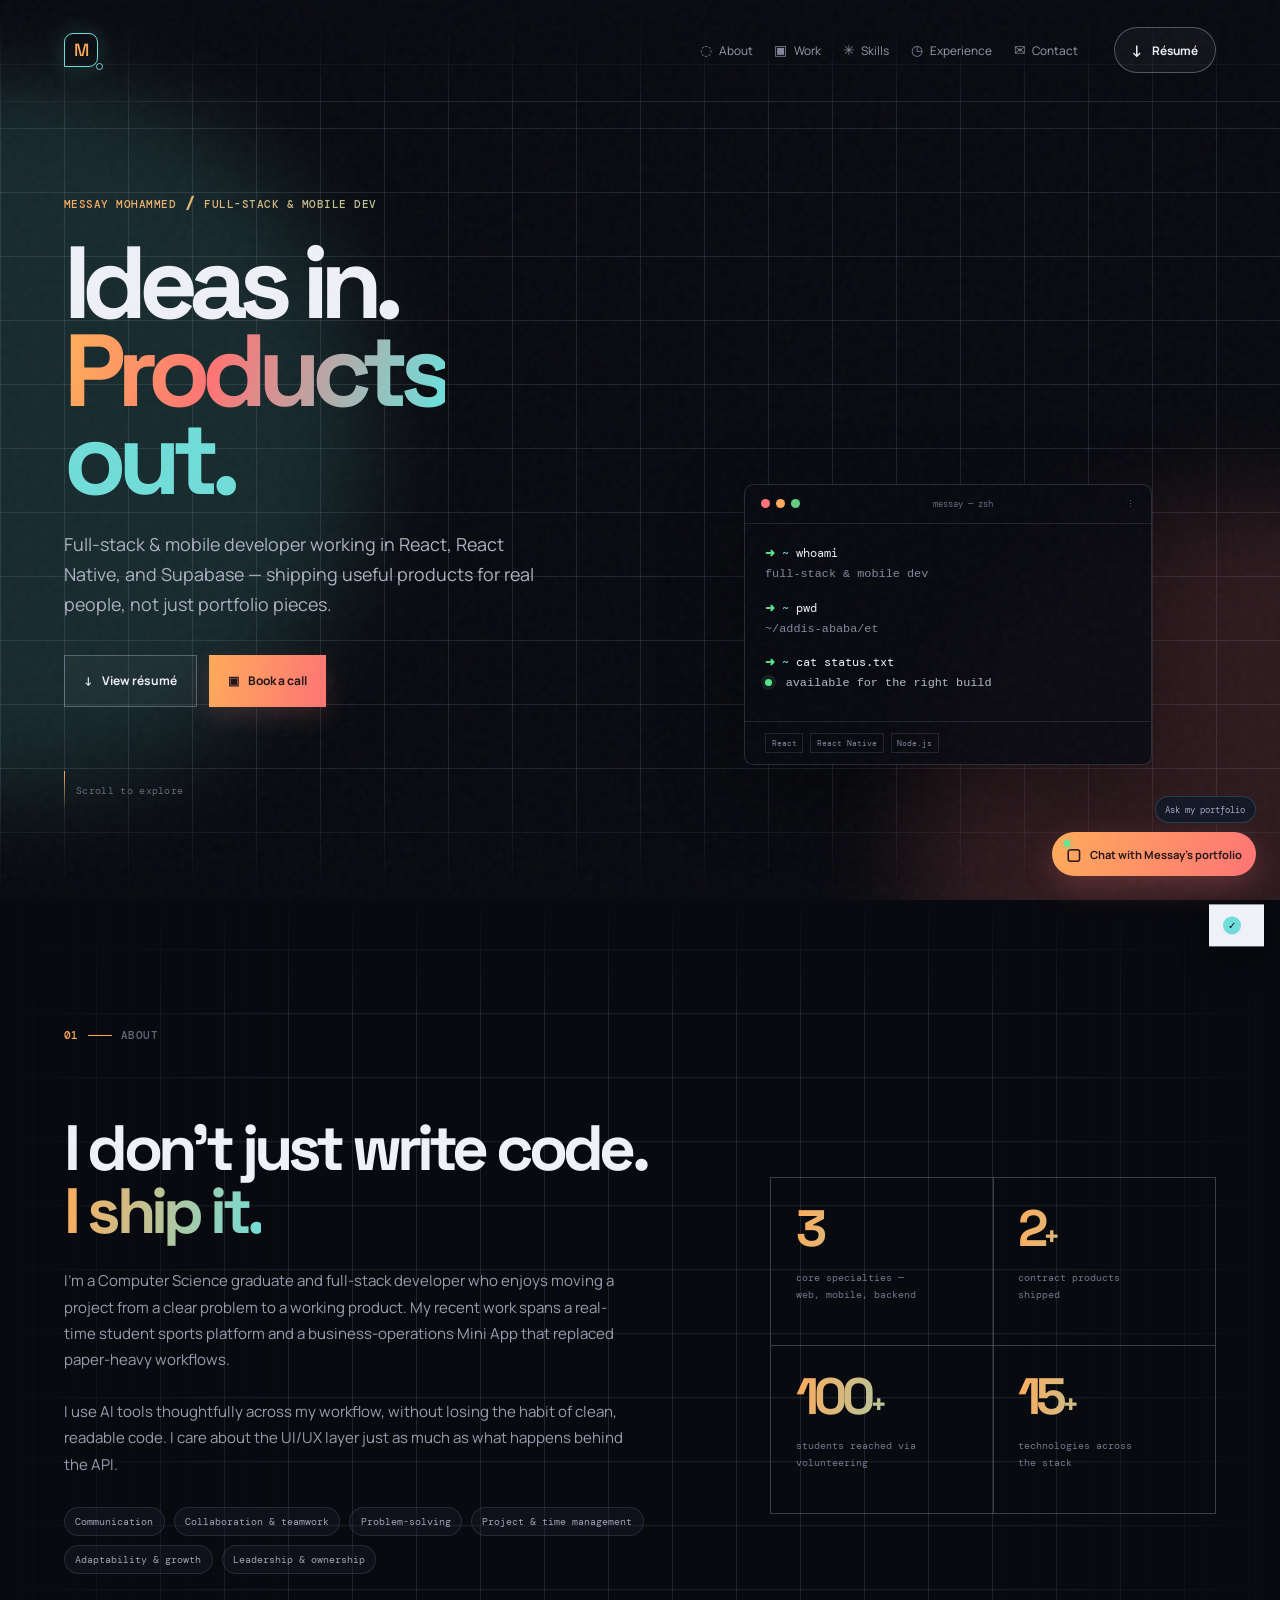
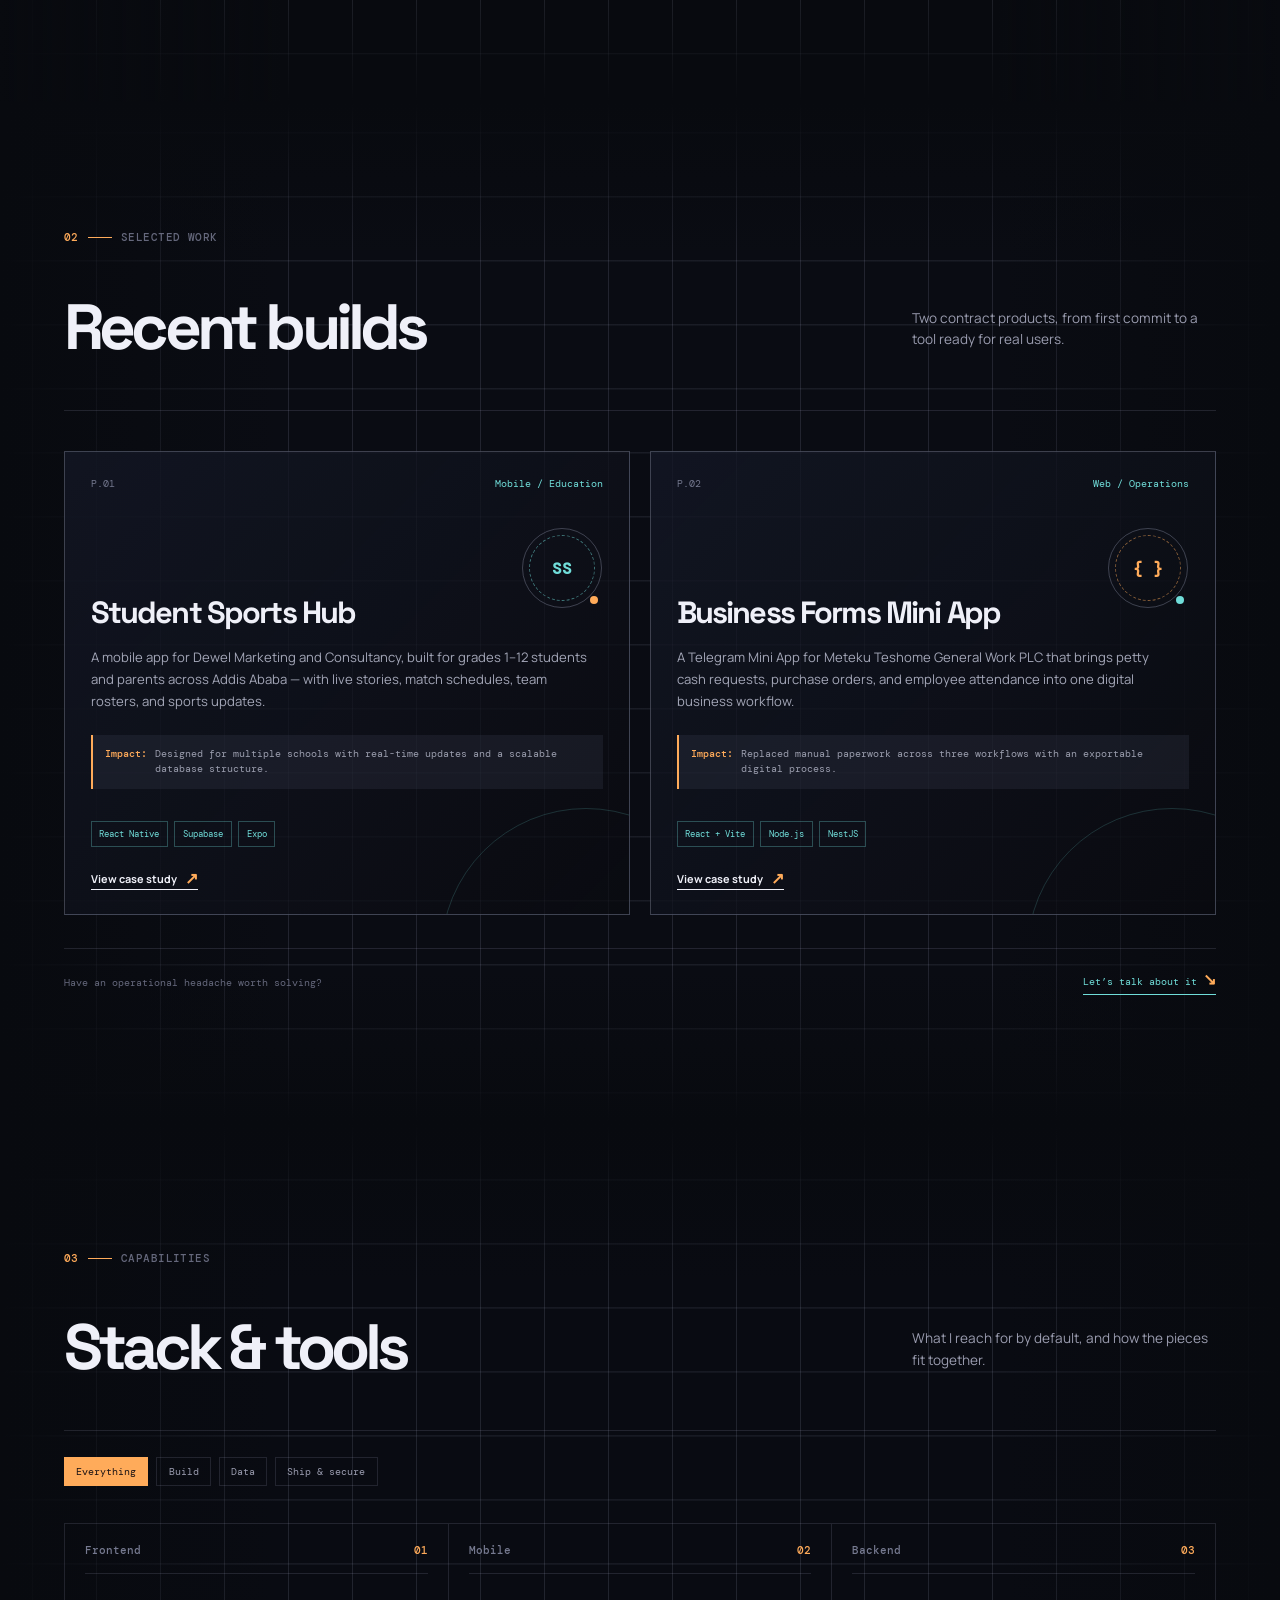
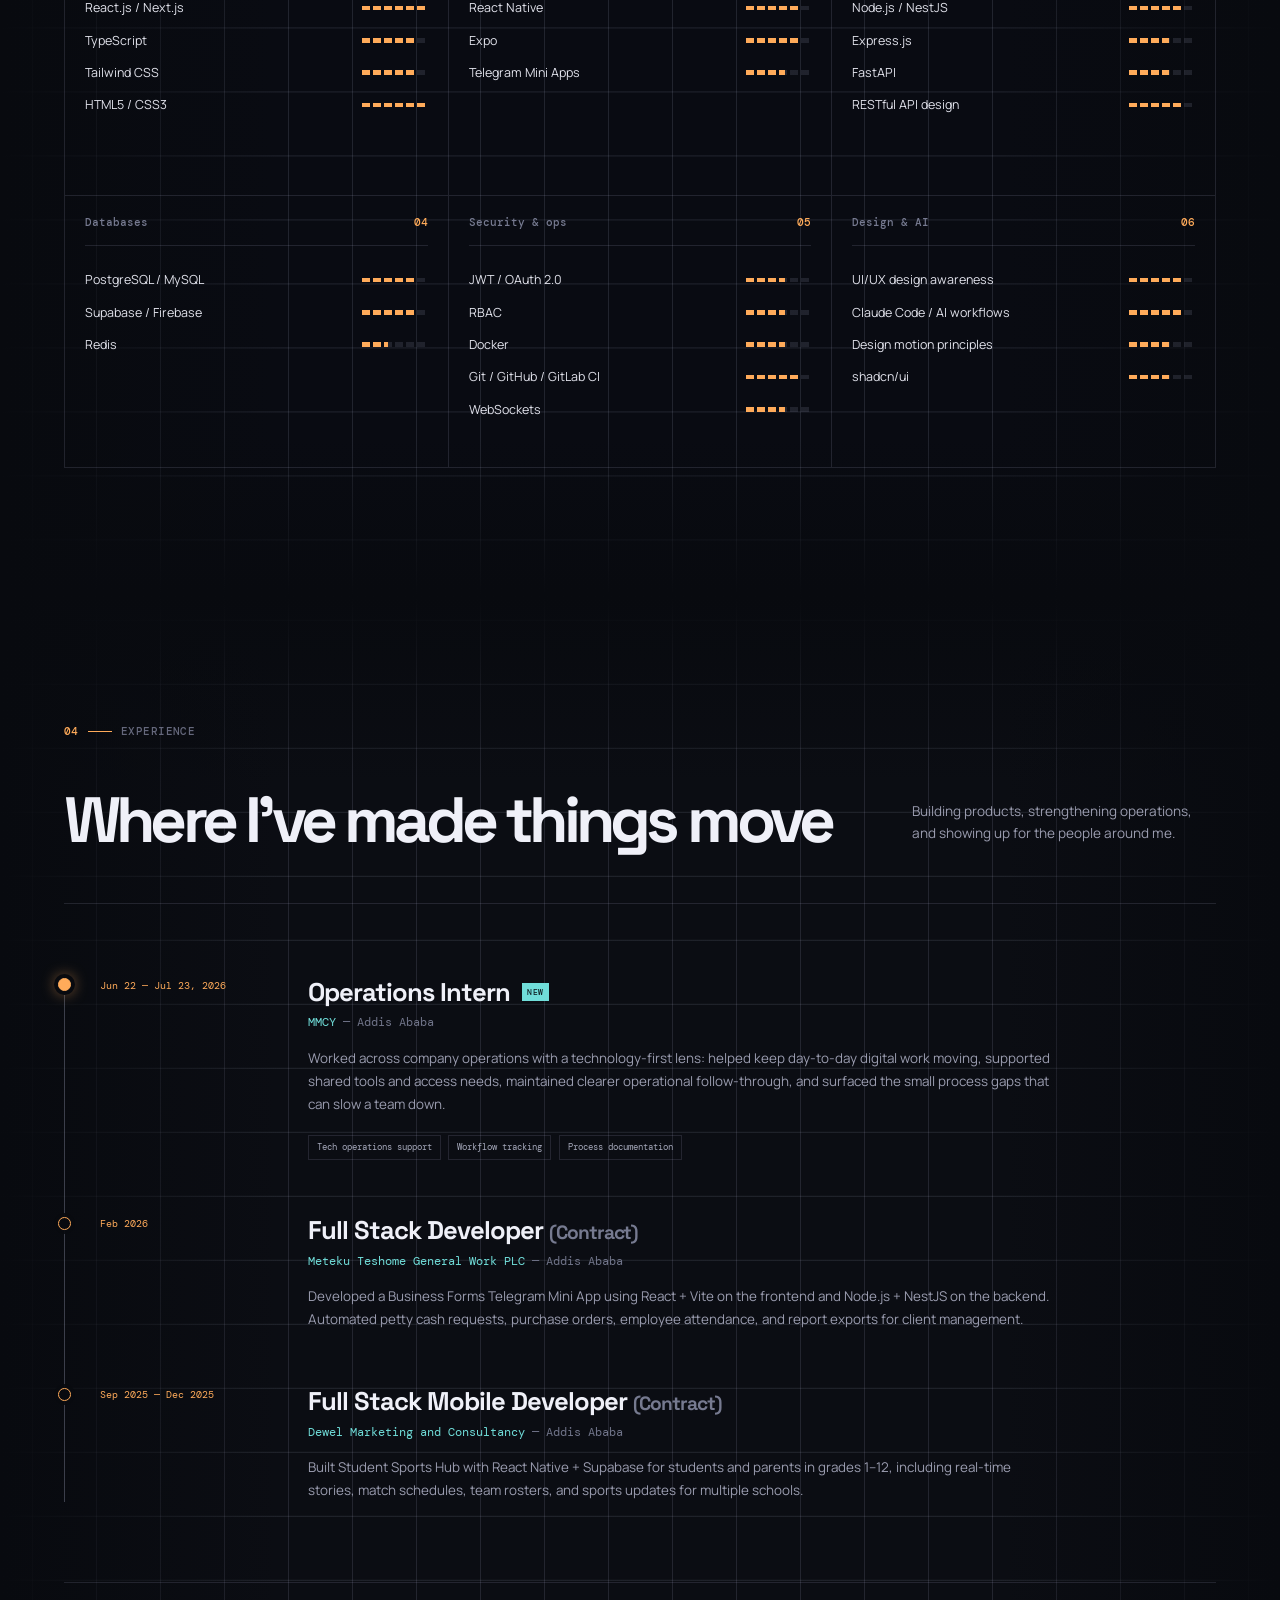
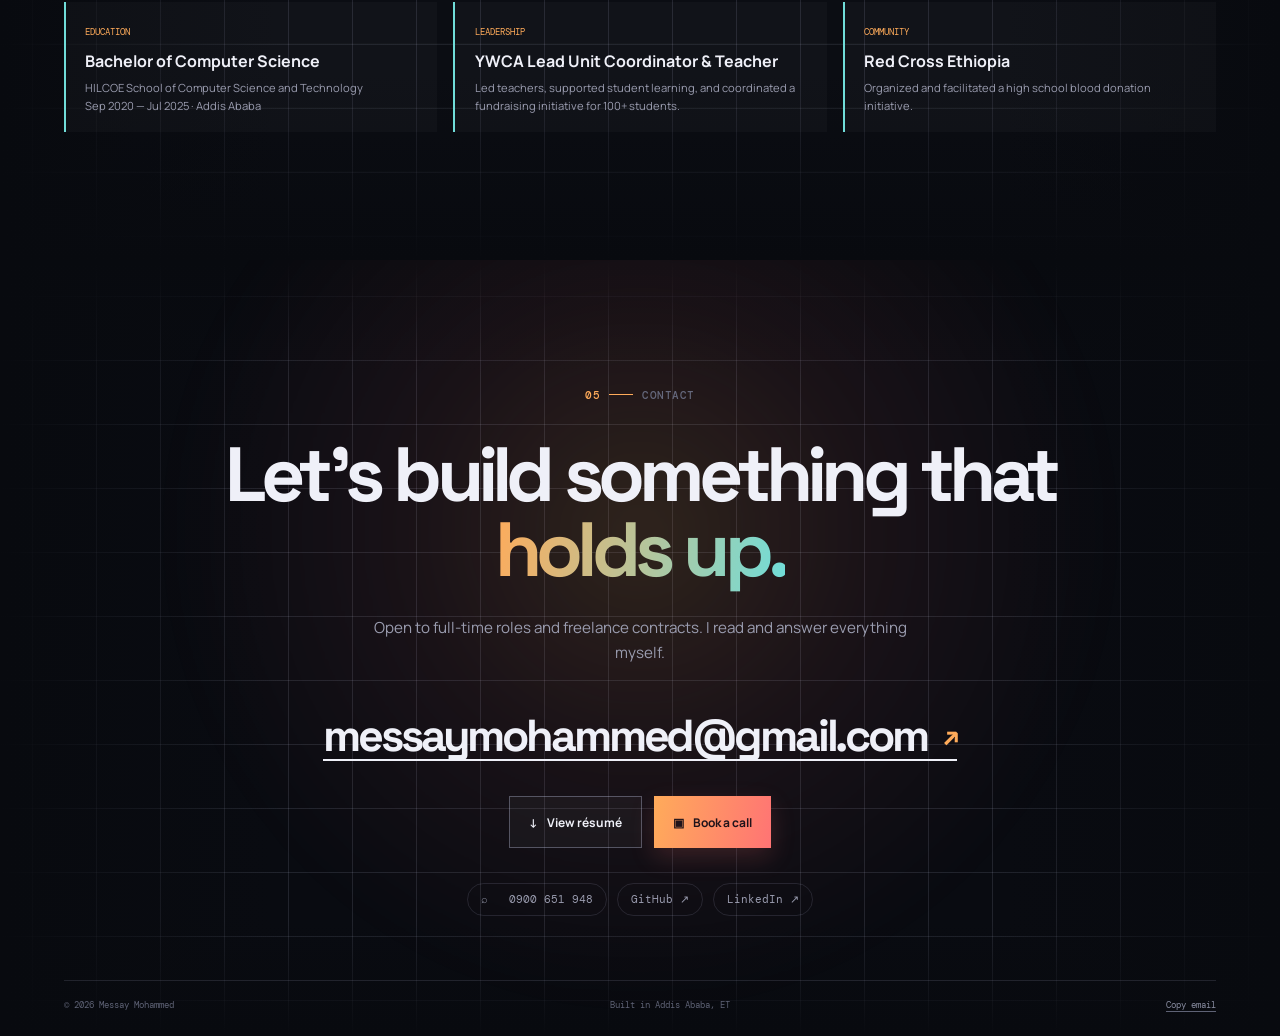
==== index.html @ 489b201b "Rebuild portfolio from Messay CV and site direction Co-authored-by: arena-agent <297053741+arena-age" ====
<!doctype html>
<html lang="en">
  <head>
    <meta charset="UTF-8" />
    <meta name="viewport" content="width=device-width, initial-scale=1.0" />
    <meta name="description" content="Messay Mohammed — Full Stack & Mobile Developer in Addis Ababa. I build responsive web and mobile products that solve real operational problems." />
    <meta name="theme-color" content="#080a0f" />
    <title>Messay Mohammed — Full Stack Developer</title>
    <link rel="preconnect" href="https://fonts.googleapis.com" />
    <link rel="preconnect" href="https://fonts.gstatic.com" crossorigin />
    <link href="https://fonts.googleapis.com/css2?family=DM+Mono:wght@400;500&family=Manrope:wght@400;500;600;700;800&family=Space+Grotesk:wght@500;600;700&display=swap" rel="stylesheet" />
    <link rel="stylesheet" href="styles.css" />
  </head>
  <body>
    <a class="skip-link" href="#main">Skip to content</a>
    <div class="page-noise" aria-hidden="true"></div>
    <div class="progress" aria-hidden="true"><span></span></div>

    <header class="nav-shell" id="top">
      <a href="#top" class="monogram" aria-label="Messay Mohammed home"><span>M</span><i></i></a>
      <nav class="primary-nav" aria-label="Primary navigation">
        <a href="#about"><span>◌</span> About</a>
        <a href="#work"><span>▣</span> Work</a>
        <a href="#skills"><span>✳</span> Skills</a>
        <a href="#experience"><span>◷</span> Experience</a>
        <a href="#contact"><span>✉</span> Contact</a>
      </nav>
      <div class="nav-actions">
        <button class="nav-command" aria-label="Open site navigation"><span>⌘</span><em>Menu</em></button>
        <a class="resume-nav" href="resume.html" target="_blank"><span>↓</span> Résumé</a>
      </div>
    </header>

    <main id="main">
      <section class="hero shell" aria-labelledby="hero-title">
        <div class="grid-field" aria-hidden="true"></div>
        <div class="hero-haze haze-left" aria-hidden="true"></div><div class="hero-haze haze-right" aria-hidden="true"></div>
        <div class="hero-copy">
          <p class="overline reveal"><span>MESSAY MOHAMMED</span><b>/</b> FULL-STACK &amp; MOBILE DEV</p>
          <h1 id="hero-title" class="reveal delay-1">Ideas in.<br /><span>Products</span><br /><em>out.</em></h1>
          <p class="hero-description reveal delay-2">Full-stack &amp; mobile developer working in React, React Native, and Supabase — shipping useful products for real people, not just portfolio pieces.</p>
          <div class="hero-actions reveal delay-3">
            <a class="button button-outline" href="resume.html" target="_blank"><span>↓</span> View résumé</a>
            <a class="button button-warm" href="mailto:messaymohammed@gmail.com?subject=Let%27s%20talk%20about%20an%20opportunity"><span>▣</span> Book a call</a>
          </div>
          <a class="scroll-cue reveal delay-4" href="#about"><i></i> Scroll to explore</a>
        </div>
        <div class="terminal reveal delay-2" aria-label="Developer status terminal">
          <div class="terminal-bar"><span><i></i><i></i><i></i></span><b>messay — zsh</b><em>⋮</em></div>
          <div class="terminal-body">
            <p><strong>➜</strong> <span>~</span> whoami</p><code>full-stack &amp; mobile dev</code>
            <p><strong>➜</strong> <span>~</span> pwd</p><code>~/addis-ababa/et</code>
            <p><strong>➜</strong> <span>~</span> cat status.txt</p><code class="status"><i></i> available for the right build</code>
          </div>
          <div class="terminal-foot"><span>React</span><span>React Native</span><span>Node.js</span></div>
        </div>
        <div class="hero-stamp reveal delay-4" aria-hidden="true"><span>BUILD</span><b>01</b><span>SHIP</span></div>
      </section>

      <section class="about shell section" id="about" aria-labelledby="about-title">
        <div class="section-label"><span>01</span><i></i> About</div>
        <div class="about-layout">
          <div class="about-copy reveal">
            <h2 id="about-title">I don’t just write code.<br /><span>I ship it.</span></h2>
            <p>I’m a Computer Science graduate and full-stack developer who enjoys moving a project from a clear problem to a working product. My recent work spans a real-time student sports platform and a business-operations Mini App that replaced paper-heavy workflows.</p>
            <p>I use AI tools thoughtfully across my workflow, without losing the habit of clean, readable code. I care about the UI/UX layer just as much as what happens behind the API.</p>
            <div class="traits" aria-label="Professional strengths">
              <span>Communication</span><span>Collaboration &amp; teamwork</span><span>Problem-solving</span><span>Project &amp; time management</span><span>Adaptability &amp; growth</span><span>Leadership &amp; ownership</span>
            </div>
          </div>
          <div class="stats-grid reveal" aria-label="Career highlights">
            <article><b>3</b><p>core specialties —<br />web, mobile, backend</p></article>
            <article><b>2<span>+</span></b><p>contract products<br />shipped</p></article>
            <article><b>100<span>+</span></b><p>students reached via<br />volunteering</p></article>
            <article><b>15<span>+</span></b><p>technologies across<br />the stack</p></article>
          </div>
        </div>
      </section>

      <section class="work shell section" id="work" aria-labelledby="work-title">
        <div class="section-heading">
          <div class="section-label"><span>02</span><i></i> Selected work</div>
          <div class="heading-row"><h2 id="work-title">Recent builds</h2><p>Two contract products, from first commit to a tool ready for real users.</p></div>
        </div>
        <div class="project-grid">
          <article class="project-card reveal" data-project="sports" tabindex="0" role="button" aria-label="Open Student Sports Hub case study">
            <div class="project-topline"><span>P.01</span><b>Mobile / Education</b></div>
            <div class="project-icon sport-icon" aria-hidden="true"><span>SS</span><i></i></div>
            <h3>Student Sports Hub</h3>
            <p>A mobile app for Dewel Marketing and Consultancy, built for grades 1–12 students and parents across Addis Ababa — with live stories, match schedules, team rosters, and sports updates.</p>
            <div class="impact"><strong>Impact:</strong><span>Designed for multiple schools with real-time updates and a scalable database structure.</span></div>
            <div class="card-footer"><div class="tech-tags"><span>React Native</span><span>Supabase</span><span>Expo</span></div><span class="card-link" aria-hidden="true">View case study <b>↗</b></span></div>
          </article>
          <article class="project-card reveal delay-1" data-project="forms" tabindex="0" role="button" aria-label="Open Business Forms Mini App case study">
            <div class="project-topline"><span>P.02</span><b>Web / Operations</b></div>
            <div class="project-icon form-icon" aria-hidden="true"><span>{ }</span><i></i></div>
            <h3>Business Forms Mini App</h3>
            <p>A Telegram Mini App for Meteku Teshome General Work PLC that brings petty cash requests, purchase orders, and employee attendance into one digital business workflow.</p>
            <div class="impact"><strong>Impact:</strong><span>Replaced manual paperwork across three workflows with an exportable digital process.</span></div>
            <div class="card-footer"><div class="tech-tags"><span>React + Vite</span><span>Node.js</span><span>NestJS</span></div><span class="card-link" aria-hidden="true">View case study <b>↗</b></span></div>
          </article>
        </div>
        <div class="work-cta reveal"><span>Have an operational headache worth solving?</span><a href="#contact">Let’s talk about it <b>↘</b></a></div>
      </section>

      <section class="skills shell section" id="skills" aria-labelledby="skills-title">
        <div class="section-heading">
          <div class="section-label"><span>03</span><i></i> Capabilities</div>
          <div class="heading-row"><h2 id="skills-title">Stack &amp; tools</h2><p>What I reach for by default, and how the pieces fit together.</p></div>
        </div>
        <div class="skill-toolbar reveal" role="toolbar" aria-label="Filter skills"><button class="skill-filter active" data-skill-filter="all">Everything</button><button class="skill-filter" data-skill-filter="build">Build</button><button class="skill-filter" data-skill-filter="data">Data</button><button class="skill-filter" data-skill-filter="ops">Ship &amp; secure</button></div>
        <div class="skill-matrix">
          <article class="skill-group reveal" data-skill-group="build"><h3>Frontend <span>01</span></h3><ul><li>React.js / Next.js <b data-level="5"></b></li><li>TypeScript <b data-level="4"></b></li><li>Tailwind CSS <b data-level="4"></b></li><li>HTML5 / CSS3 <b data-level="5"></b></li></ul></article>
          <article class="skill-group reveal" data-skill-group="build"><h3>Mobile <span>02</span></h3><ul><li>React Native <b data-level="4"></b></li><li>Expo <b data-level="4"></b></li><li>Telegram Mini Apps <b data-level="3"></b></li></ul></article>
          <article class="skill-group reveal" data-skill-group="build"><h3>Backend <span>03</span></h3><ul><li>Node.js / NestJS <b data-level="4"></b></li><li>Express.js <b data-level="3"></b></li><li>FastAPI <b data-level="3"></b></li><li>RESTful API design <b data-level="4"></b></li></ul></article>
          <article class="skill-group reveal" data-skill-group="data"><h3>Databases <span>04</span></h3><ul><li>PostgreSQL / MySQL <b data-level="4"></b></li><li>Supabase / Firebase <b data-level="4"></b></li><li>Redis <b data-level="2"></b></li></ul></article>
          <article class="skill-group reveal" data-skill-group="ops"><h3>Security &amp; ops <span>05</span></h3><ul><li>JWT / OAuth 2.0 <b data-level="3"></b></li><li>RBAC <b data-level="3"></b></li><li>Docker <b data-level="3"></b></li><li>Git / GitHub / GitLab CI <b data-level="4"></b></li><li>WebSockets <b data-level="3"></b></li></ul></article>
          <article class="skill-group reveal" data-skill-group="build"><h3>Design &amp; AI <span>06</span></h3><ul><li>UI/UX design awareness <b data-level="4"></b></li><li>Claude Code / AI workflows <b data-level="4"></b></li><li>Design motion principles <b data-level="3"></b></li><li>shadcn/ui <b data-level="3"></b></li></ul></article>
        </div>
      </section>

      <section class="experience shell section" id="experience" aria-labelledby="experience-title">
        <div class="section-heading">
          <div class="section-label"><span>04</span><i></i> Experience</div>
          <div class="heading-row"><h2 id="experience-title">Where I’ve made things move</h2><p>Building products, strengthening operations, and showing up for the people around me.</p></div>
        </div>
        <div class="timeline">
          <article class="timeline-item spotlight reveal"><div class="timeline-date">Jun 22 — Jul 23, 2026</div><div class="timeline-node"></div><div class="timeline-content"><div class="timeline-title"><h3>Operations Intern</h3><span>NEW</span></div><p class="company">MMCY <b>— Addis Ababa</b></p><p>Worked across company operations with a technology-first lens: helped keep day-to-day digital work moving, supported shared tools and access needs, maintained clearer operational follow-through, and surfaced the small process gaps that can slow a team down.</p><div class="role-notes"><span>Tech operations support</span><span>Workflow tracking</span><span>Process documentation</span></div></div></article>
          <article class="timeline-item reveal"><div class="timeline-date">Feb 2026</div><div class="timeline-node"></div><div class="timeline-content"><h3>Full Stack Developer <span>(Contract)</span></h3><p class="company">Meteku Teshome General Work PLC <b>— Addis Ababa</b></p><p>Developed a Business Forms Telegram Mini App using React + Vite on the frontend and Node.js + NestJS on the backend. Automated petty cash requests, purchase orders, employee attendance, and report exports for client management.</p></div></article>
          <article class="timeline-item reveal"><div class="timeline-date">Sep 2025 — Dec 2025</div><div class="timeline-node"></div><div class="timeline-content"><h3>Full Stack Mobile Developer <span>(Contract)</span></h3><p class="company">Dewel Marketing and Consultancy <b>— Addis Ababa</b></p><p>Built Student Sports Hub with React Native + Supabase for students and parents in grades 1–12, including real-time stories, match schedules, team rosters, and sports updates for multiple schools.</p></div></article>
        </div>
        <div class="experience-extras reveal">
          <article><span>Education</span><h3>Bachelor of Computer Science</h3><p>HILCOE School of Computer Science and Technology<br />Sep 2020 — Jul 2025 · Addis Ababa</p></article>
          <article><span>Leadership</span><h3>YWCA Lead Unit Coordinator &amp; Teacher</h3><p>Led teachers, supported student learning, and coordinated a fundraising initiative for 100+ students.</p></article>
          <article><span>Community</span><h3>Red Cross Ethiopia</h3><p>Organized and facilitated a high school blood donation initiative.</p></article>
        </div>
      </section>

      <section class="contact shell section" id="contact" aria-labelledby="contact-title">
        <div class="contact-haze" aria-hidden="true"></div>
        <div class="contact-heading reveal"><p class="section-label"><span>05</span><i></i> Contact</p><h2 id="contact-title">Let’s build something that <span>holds up.</span></h2><p>Open to full-time roles and freelance contracts. I read and answer everything myself.</p></div>
        <a class="contact-email reveal" href="mailto:messaymohammed@gmail.com">messaymohammed@gmail.com <b>↗</b></a>
        <div class="contact-actions reveal"><a class="button button-outline" href="resume.html" target="_blank"><span>↓</span> View résumé</a><a class="button button-warm" href="mailto:messaymohammed@gmail.com?subject=Let%27s%20book%20a%20call"><span>▣</span> Book a call</a></div>
        <div class="contact-links reveal"><a href="tel:+251900651948">⌕ &nbsp; 0900 651 948</a><a href="https://github.com/moisoi" target="_blank" rel="noreferrer">GitHub ↗</a><a href="https://linkedin.com/in/messay-seid-398000252" target="_blank" rel="noreferrer">LinkedIn ↗</a></div>
        <footer><span>© <span id="year"></span> Messay Mohammed</span><span>Built in Addis Ababa, ET</span><button class="copy-email" data-email="messaymohammed@gmail.com">Copy email</button></footer>
      </section>
    </main>

    <button class="portfolio-chat-launcher" aria-expanded="false" aria-controls="portfolio-chat"><span class="chat-ping"></span><small>Ask my portfolio</small><b>▢</b><strong>Chat with Messay’s portfolio</strong></button>
    <aside class="portfolio-chat" id="portfolio-chat" aria-label="Portfolio guide" aria-hidden="true">
      <div class="chat-header"><div><span class="chat-status"></span><p>Portfolio guide<small>Answers from Messay’s résumé</small></p></div><button class="chat-close" aria-label="Close portfolio guide">×</button></div>
      <div class="chat-log" aria-live="polite"><div class="chat-message bot">Hi — I can help you quickly understand Messay’s experience, stack, project work, or availability.</div></div>
      <div class="chat-prompts"><button data-question="What did Messay do at MMCY?">MMCY role</button><button data-question="Tell me about the Sports Hub">Sports Hub</button><button data-question="What is his stack?">Tech stack</button></div>
      <form class="chat-form"><input aria-label="Ask about Messay's work" autocomplete="off" placeholder="Ask about his work…" /><button aria-label="Send question">↑</button></form>
    </aside>

    <dialog class="case-modal" id="case-modal" aria-labelledby="case-title">
      <div class="case-panel"><button class="modal-close" aria-label="Close case study">×</button><div class="case-copy"><p class="case-kicker" id="case-kicker"></p><h2 id="case-title"></h2><p class="case-lede" id="case-lede"></p><div class="case-grid"><div><span>The problem</span><p id="case-problem"></p></div><div><span>The build</span><p id="case-build"></p></div><div><span>Stack</span><p id="case-stack"></p></div></div><div class="case-line" id="case-line"></div><a href="#contact" class="case-contact">Have a similar build? Let’s talk <b>↘</b></a></div><div class="case-art" id="case-art"><span>CASE<br />STUDY</span></div></div>
    </dialog>

    <div class="command-overlay" aria-hidden="true"><section class="command-menu" role="dialog" aria-modal="true" aria-label="Quick navigation"><div class="command-search"><span>⌕</span><input autocomplete="off" placeholder="Jump to a section…" /><kbd>ESC</kbd></div><div class="command-options"><a href="#about"><i>01</i> About Messay <kbd>A</kbd></a><a href="#work"><i>02</i> Selected work <kbd>W</kbd></a><a href="#skills"><i>03</i> Stack &amp; tools <kbd>S</kbd></a><a href="#experience"><i>04</i> Experience <kbd>E</kbd></a><a href="#contact"><i>05</i> Contact <kbd>C</kbd></a><a href="resume.html" target="_blank"><i>↓</i> Open résumé <kbd>R</kbd></a></div><p class="command-foot">Use <kbd>⌘</kbd> or <kbd>K</kbd> any time</p></section></div>
    <div class="toast" role="status" aria-live="polite"><span>✓</span><p></p></div>
    <script src="script.js"></script>
  </body>
</html>
---- styles.css ----
/* Messay Mohammed portfolio — crafted from CV content and original visual direction */
:root{--bg:#080a0f;--surface:#0d1018;--surface-2:#111421;--text:#eff0f8;--muted:#9a9caf;--dim:#65687c;--line:rgba(197,203,234,.13);--line-bright:rgba(197,203,234,.27);--warm:#ffab5a;--coral:#ff7474;--aqua:#70ddd9;--lime:#bcd78a;--violet:#aa9fff;--mono:"DM Mono",ui-monospace,monospace;--sans:"Manrope",Arial,sans-serif;--display:"Space Grotesk",var(--sans);--pad:clamp(1.25rem,5vw,5rem)}
*{box-sizing:border-box}html{scroll-behavior:smooth;background:var(--bg)}body{margin:0;overflow-x:hidden;background:var(--bg);color:var(--text);font-family:var(--sans);-webkit-font-smoothing:antialiased}body.chat-open,body.menu-open,body.modal-open{overflow:hidden}a{color:inherit;text-decoration:none}button,input{font:inherit}button{border:0;cursor:pointer}::selection{background:var(--warm);color:#191014}.skip-link{position:fixed;z-index:100;top:-4rem;left:1rem;padding:.7rem 1rem;background:var(--warm);color:#151118;font-weight:800}.skip-link:focus{top:1rem}.page-noise{position:fixed;z-index:80;inset:0;pointer-events:none;opacity:.035;background-image:url("data:image/svg+xml,%3Csvg viewBox='0 0 160 160' xmlns='http://www.w3.org/2000/svg'%3E%3Cfilter id='n'%3E%3CfeTurbulence type='fractalNoise' baseFrequency='.8' numOctaves='4' stitchTiles='stitch'/%3E%3C/filter%3E%3Crect width='100%25' height='100%25' filter='url(%23n)'/%3E%3C/svg%3E")}.progress{position:fixed;z-index:70;top:0;left:0;width:100%;height:2px;background:transparent}.progress span{display:block;width:0;height:100%;background:linear-gradient(90deg,var(--warm),var(--coral),var(--aqua));box-shadow:0 0 12px var(--aqua)}.shell{padding-inline:var(--pad)}
.nav-shell{position:absolute;z-index:20;top:0;display:flex;align-items:center;justify-content:space-between;width:100%;height:6.35rem;padding:0 var(--pad);border-bottom:1px solid var(--line);background:linear-gradient(to bottom,rgba(8,10,15,.75),transparent)}.monogram{position:relative;display:grid;place-items:center;width:2.15rem;height:2.15rem;border:1px solid var(--aqua);border-radius:9px 9px 9px 0;color:var(--warm);font:500 1.1rem var(--display);box-shadow:0 0 25px rgba(112,221,217,.2)}.monogram i{position:absolute;right:-.35rem;bottom:-.25rem;width:.45rem;height:.45rem;border:1px solid var(--aqua);border-radius:50%;background:var(--bg)}.primary-nav{display:flex;align-items:center;gap:clamp(.8rem,1.7vw,1.6rem);margin-left:auto;margin-right:2.2rem}.primary-nav a{display:flex;align-items:center;gap:.42rem;padding:.5rem 0;color:var(--muted);font-size:.74rem;transition:color .2s}.primary-nav a span{color:#82869b;font-size:.85rem}.primary-nav a:hover,.primary-nav a.active{color:var(--warm)}.primary-nav a:hover span,.primary-nav a.active span{color:var(--warm)}.nav-actions{display:flex;align-items:center;gap:.65rem}.nav-command{display:none;width:2.3rem;height:2.3rem;border:1px solid var(--line-bright);background:transparent;color:var(--text)}.nav-command em{display:none}.resume-nav{display:flex;align-items:center;gap:.55rem;padding:.68rem 1.05rem;border:1px solid rgba(197,203,234,.35);border-radius:2rem;background:rgba(255,255,255,.04);font-size:.74rem;font-weight:700;transition:.2s}.resume-nav:hover{border-color:var(--warm);background:var(--warm);color:#191014}.resume-nav span{font-size:1rem}
.hero{position:relative;display:flex;align-items:center;min-height:max(46rem,100svh);isolation:isolate;overflow:hidden}.grid-field{position:absolute;z-index:-2;inset:0;background-image:linear-gradient(var(--line) 1px,transparent 1px),linear-gradient(90deg,var(--line) 1px,transparent 1px);background-size:4rem 4rem;mask-image:linear-gradient(to bottom,transparent,black 13%,black 87%,transparent)}.hero-haze{position:absolute;z-index:-1;width:45rem;aspect-ratio:1;border-radius:50%;filter:blur(50px);opacity:.15}.haze-left{top:8%;left:-22rem;background:var(--aqua)}.haze-right{right:-22rem;bottom:-20rem;background:var(--coral)}.hero-copy{width:min(43rem,56%);padding-top:6.5rem}.overline,.section-label{display:flex;align-items:center;gap:.55rem;margin:0;color:var(--dim);font:500 .68rem var(--mono);letter-spacing:.045em;text-transform:uppercase}.overline span{color:#9c9eb1}.overline b{color:var(--warm);font-size:1rem}.overline:not(.section-label){background:linear-gradient(90deg,var(--warm),var(--aqua));background-clip:text;-webkit-background-clip:text;-webkit-text-fill-color:transparent}.hero h1{margin:1.55rem 0 1.6rem;font:700 clamp(4.1rem,8vw,8.8rem)/.86 var(--display);letter-spacing:-.085em}.hero h1 span{background:linear-gradient(105deg,var(--warm) 5%,var(--coral) 40%,var(--aqua) 96%);background-clip:text;-webkit-background-clip:text;color:transparent}.hero h1 em{color:var(--aqua);font-style:normal}.hero-description{max-width:31rem;margin:0;color:#afb1c3;font-size:clamp(.98rem,1.5vw,1.12rem);line-height:1.68}.hero-actions{display:flex;gap:.75rem;margin-top:2.2rem}.button{display:inline-flex;align-items:center;justify-content:center;gap:.55rem;min-height:3.25rem;padding:.65rem 1.2rem;font-size:.75rem;font-weight:700;transition:transform .2s,background .2s,border .2s,color .2s}.button:hover{transform:translateY(-3px)}.button-outline{border:1px solid rgba(197,203,234,.34);background:rgba(255,255,255,.03);color:var(--text)}.button-outline:hover{border-color:var(--aqua);color:var(--aqua)}.button-warm{background:linear-gradient(100deg,var(--warm),var(--coral));color:#20131a;box-shadow:0 9px 24px rgba(255,116,116,.17)}.button-warm:hover{box-shadow:0 14px 30px rgba(255,116,116,.3)}.scroll-cue{position:relative;display:flex;align-items:center;gap:.7rem;margin-top:4rem;color:var(--dim);font:.64rem var(--mono);letter-spacing:.03em}.scroll-cue i{display:block;width:1px;height:2.5rem;background:linear-gradient(var(--warm),transparent)}.terminal{position:absolute;right:clamp(2rem,10vw,12rem);bottom:clamp(5rem,15vh,10rem);width:min(25.5rem,35vw);overflow:hidden;border:1px solid rgba(197,203,234,.17);border-radius:.6rem;background:rgba(9,10,17,.86);box-shadow:0 30px 80px rgba(0,0,0,.35);backdrop-filter:blur(12px)}.terminal-bar{display:flex;align-items:center;justify-content:space-between;padding:.8rem 1rem;border-bottom:1px solid var(--line);color:var(--dim);font:.56rem var(--mono)}.terminal-bar span{display:flex;gap:.35rem}.terminal-bar i{width:.58rem;height:.58rem;border-radius:50%;background:var(--coral)}.terminal-bar i:nth-child(2){background:var(--warm)}.terminal-bar i:nth-child(3){background:#62cf7f}.terminal-bar b{font-weight:400}.terminal-bar em{font-style:normal}.terminal-body{padding:1.35rem 1.25rem .8rem;font:.74rem/1.4 var(--mono)}.terminal-body p{margin:0 0 .28rem;color:var(--text)}.terminal-body p strong{color:#59e58d}.terminal-body p span{color:var(--aqua)}.terminal-body code{display:block;margin-bottom:1.05rem;color:#85899f}.terminal-body .status{color:#b6bac9}.terminal-body .status i{display:inline-block;width:.45rem;height:.45rem;margin-right:.4rem;border-radius:50%;background:#59e58d;box-shadow:0 0 0 4px rgba(89,229,141,.1)}.terminal-foot{display:flex;gap:.45rem;padding:.7rem 1.25rem;border-top:1px solid var(--line)}.terminal-foot span{padding:.2rem .35rem;border:1px solid var(--line);color:#85899f;font:.52rem var(--mono)}.hero-stamp{position:absolute;right:var(--pad);bottom:1.5rem;display:flex;align-items:center;gap:.4rem;color:#6e7184;font:.55rem var(--mono);letter-spacing:.09em;transform:rotate(-90deg);transform-origin:right bottom}.hero-stamp b{display:grid;place-items:center;width:1.7rem;height:1.7rem;border:1px solid var(--warm);border-radius:50%;color:var(--warm);font:500 .57rem var(--mono)}
.section{position:relative;padding-top:clamp(5rem,10vw,10rem);padding-bottom:clamp(5rem,10vw,10rem);background-color:var(--bg);background-image:linear-gradient(var(--line) 1px,transparent 1px),linear-gradient(90deg,var(--line) 1px,transparent 1px);background-size:4rem 4rem;background-position:center}.section::before{position:absolute;z-index:0;inset:0;content:"";pointer-events:none;background:linear-gradient(90deg,var(--bg),transparent 22%,transparent 78%,var(--bg)),linear-gradient(var(--bg),transparent 15%,transparent 85%,var(--bg))}.section>*{position:relative;z-index:1}.section-label>span{color:var(--warm)}.section-label i{width:1.5rem;height:1px;background:var(--warm)}.about-layout{display:grid;grid-template-columns:1.1fr .83fr;gap:clamp(3rem,9vw,11rem);align-items:center;margin-top:4.7rem}.about-copy h2,.heading-row h2,.contact-heading h2{margin:0;color:var(--text);font:700 clamp(2.6rem,5vw,5.5rem)/.98 var(--display);letter-spacing:-.075em}.about-copy h2 span,.contact-heading h2 span{background:linear-gradient(100deg,var(--warm),var(--aqua));background-clip:text;-webkit-background-clip:text;color:transparent}.about-copy>p{max-width:35rem;margin:1.6rem 0 0;color:var(--muted);font-size:.94rem;line-height:1.75}.traits{display:flex;flex-wrap:wrap;gap:.55rem;margin-top:1.8rem}.traits span{padding:.45rem .65rem;border:1px solid var(--line);border-radius:2rem;background:rgba(30,34,51,.35);color:#a1a4b5;font:.6rem var(--mono)}.stats-grid{display:grid;grid-template-columns:repeat(2,1fr);border-top:1px solid var(--line-bright);border-left:1px solid var(--line-bright)}.stats-grid article{min-height:10.5rem;padding:1.55rem;border-right:1px solid var(--line-bright);border-bottom:1px solid var(--line-bright)}.stats-grid b{display:block;background:linear-gradient(100deg,var(--warm),var(--aqua));background-clip:text;-webkit-background-clip:text;color:transparent;font:700 clamp(2.5rem,4vw,4rem)/1 var(--display);letter-spacing:-.1em}.stats-grid b span{font-size:.55em}.stats-grid p{margin:1rem 0 0;color:#73778d;font:.65rem/1.6 var(--mono)}
.work{background-color:#0a0c13}.section-heading{padding-bottom:3.2rem;border-bottom:1px solid var(--line)}.heading-row{display:grid;grid-template-columns:1fr .38fr;gap:3rem;align-items:end;margin-top:3.2rem}.heading-row h2{font-size:clamp(2.8rem,5vw,5.5rem)}.heading-row p{max-width:19rem;margin:0 0 .45rem;color:var(--muted);font-size:.85rem;line-height:1.6}.project-grid{display:grid;grid-template-columns:1fr 1fr;gap:1.25rem;margin-top:2.5rem}.project-card{position:relative;min-height:29rem;padding:1.6rem;border:1px solid var(--line-bright);background:linear-gradient(135deg,rgba(19,23,37,.8),rgba(9,10,15,.7));outline:0;overflow:hidden;transition:transform .3s,border .3s,box-shadow .3s}.project-card::after{position:absolute;right:-18%;bottom:-40%;width:18rem;aspect-ratio:1;content:"";border:1px solid rgba(112,221,217,.18);border-radius:50%;transition:transform .6s}.project-card:hover{z-index:2;transform:translateY(-6px);border-color:rgba(112,221,217,.65);box-shadow:0 22px 55px rgba(0,0,0,.22)}.project-card:hover::after{transform:scale(1.6)}.project-card:focus-visible{outline:2px solid var(--warm);outline-offset:3px}.project-topline{display:flex;justify-content:space-between;align-items:center;color:#73778d;font:.63rem var(--mono)}.project-topline b{color:var(--aqua);font-weight:400}.project-icon{position:absolute;right:1.7rem;top:4.8rem;display:grid;place-items:center;width:5rem;aspect-ratio:1;border:1px solid var(--line-bright);border-radius:50%;color:var(--aqua);font:700 1rem var(--mono)}.project-icon::before{position:absolute;inset:.38rem;content:"";border:1px dashed rgba(112,221,217,.5);border-radius:50%}.project-icon i{position:absolute;right:.15rem;bottom:.18rem;width:.55rem;height:.55rem;border-radius:50%;background:var(--warm)}.form-icon{color:var(--warm)}.form-icon::before{border-color:rgba(255,171,90,.5)}.form-icon i{background:var(--aqua)}.project-card h3{position:relative;z-index:1;max-width:65%;margin:6.7rem 0 1rem;font:700 clamp(1.45rem,2.4vw,2.1rem)/1.05 var(--display);letter-spacing:-.06em}.project-card>p{position:relative;z-index:1;max-width:31rem;margin:0;color:#a3a6b7;font-size:.82rem;line-height:1.68}.impact{position:relative;z-index:1;display:flex;gap:.55rem;margin:1.45rem 0;padding:.75rem;border-left:2px solid var(--warm);background:rgba(60,63,82,.26);color:#9b9eae;font:.62rem/1.5 var(--mono)}.impact strong{color:var(--warm);font-weight:500}.card-footer{position:absolute;z-index:2;right:1.6rem;bottom:1.45rem;left:1.6rem}.tech-tags{display:flex;flex-wrap:wrap;gap:.4rem}.tech-tags span{padding:.35rem .48rem;border:1px solid rgba(112,221,217,.3);color:var(--aqua);font:.55rem var(--mono)}.card-link{display:inline-flex;align-items:center;gap:.55rem;margin-top:1.3rem;padding:0;border-bottom:1px solid var(--text);background:none;color:var(--text);font:.68rem var(--sans);font-weight:700}.card-link b{color:var(--warm);font-size:1rem;transition:transform .2s}.project-card:hover .card-link b{transform:translate(3px,-3px)}.work-cta{display:flex;justify-content:space-between;align-items:center;margin-top:2.1rem;padding-top:1.25rem;border-top:1px solid var(--line);color:var(--dim);font:.65rem var(--mono)}.work-cta a{color:var(--aqua);border-bottom:1px solid var(--aqua);padding-bottom:.25rem}.work-cta b{color:var(--warm);font-size:1rem}
.skills{background-color:#090b12}.skill-toolbar{display:flex;flex-wrap:wrap;gap:.5rem;margin:1.6rem 0 2.3rem}.skill-filter{padding:.45rem .7rem;border:1px solid var(--line);background:transparent;color:var(--muted);font:.6rem var(--mono);transition:.2s}.skill-filter:hover,.skill-filter.active{border-color:var(--warm);background:var(--warm);color:#1b1315}.skill-matrix{display:grid;grid-template-columns:repeat(3,1fr);border-top:1px solid var(--line);border-left:1px solid var(--line)}.skill-group{min-height:17rem;padding:1.2rem 1.25rem 1.5rem;border-right:1px solid var(--line);border-bottom:1px solid var(--line);transition:opacity .25s,background .25s}.skill-group.hidden{display:none}.skill-group:hover{background:rgba(35,39,57,.43)}.skill-group h3{display:flex;justify-content:space-between;margin:0;padding-bottom:1rem;border-bottom:1px solid var(--line);color:#767a90;font:500 .68rem var(--mono)}.skill-group h3 span{color:var(--warm)}.skill-group ul{padding:1.1rem 0 0;margin:0;list-style:none}.skill-group li{display:flex;justify-content:space-between;gap:.55rem;padding:.48rem 0;color:#e1e2eb;font-size:.78rem}.skill-group li>b{display:flex;align-self:center;gap:3px;width:4.1rem;height:.3rem;background:repeating-linear-gradient(90deg,rgba(113,117,138,.22) 0 8px,transparent 8px 11px);overflow:hidden}.skill-group li>b::after{width:calc(var(--level) * 20%);height:100%;content:"";background:repeating-linear-gradient(90deg,var(--warm) 0 8px,transparent 8px 11px)}
.experience{background-color:#0b0d13}.timeline{max-width:70rem;margin:4.5rem 0 0;border-left:1px solid var(--line-bright)}.timeline-item{position:relative;display:grid;grid-template-columns:11rem 1fr;gap:2rem;padding:0 0 3.4rem 2.2rem}.timeline-item:last-child{padding-bottom:0}.timeline-date{padding-top:.18rem;color:var(--warm);font:.65rem var(--mono)}.timeline-node{position:absolute;top:.15rem;left:-.43rem;width:.8rem;height:.8rem;border:1px solid var(--warm);border-radius:50%;background:var(--bg);box-shadow:0 0 0 4px rgba(8,10,15,.9)}.timeline-item.spotlight .timeline-node{background:var(--warm);box-shadow:0 0 0 4px var(--bg),0 0 16px var(--warm)}.timeline-title{display:flex;align-items:center;gap:.75rem}.timeline-content h3{margin:0;font:700 clamp(1.15rem,2vw,1.6rem) var(--display);letter-spacing:-.04em}.timeline-content h3>span{color:#767a90;font-size:.75em}.timeline-title span{padding:.2rem .35rem;background:var(--aqua);color:#102024;font:500 .52rem var(--mono);letter-spacing:.06em}.company{margin:.45rem 0 1.05rem;color:var(--aqua);font:.72rem var(--mono)}.company b{color:#71758a;font-weight:400}.timeline-content>p:not(.company){max-width:47rem;margin:0;color:var(--muted);font-size:.84rem;line-height:1.7}.role-notes{display:flex;flex-wrap:wrap;gap:.45rem;margin-top:1.2rem}.role-notes span{padding:.35rem .5rem;border:1px solid var(--line);color:#a5a8ba;font:.55rem var(--mono)}.experience-extras{display:grid;grid-template-columns:repeat(3,1fr);gap:1rem;margin-top:5rem;padding-top:1.2rem;border-top:1px solid var(--line)}.experience-extras article{padding:1rem 1.2rem;border-left:2px solid var(--aqua);background:rgba(255,255,255,.025)}.experience-extras span{color:var(--warm);font:.58rem var(--mono);text-transform:uppercase}.experience-extras h3{margin:.75rem 0 .45rem;font-size:1rem;line-height:1.2}.experience-extras p{margin:0;color:var(--muted);font-size:.7rem;line-height:1.65}
.contact{overflow:hidden;text-align:center;background-color:#090b11;padding-bottom:1.5rem}.contact-haze{position:absolute;z-index:0;top:-14rem;left:50%;width:62rem;aspect-ratio:1;transform:translateX(-50%);border-radius:50%;background:radial-gradient(circle,rgba(255,171,90,.16),rgba(255,116,116,.07) 32%,transparent 68%);filter:blur(20px)}.contact-heading{max-width:60rem;margin:auto}.contact-heading .section-label{justify-content:center}.contact-heading h2{margin-top:2.2rem;font-size:clamp(3rem,6vw,6.4rem)}.contact-heading>p:last-child{max-width:36rem;margin:1.7rem auto 0;color:var(--muted);font-size:.95rem;line-height:1.65}.contact-email{display:inline-flex;align-items:center;gap:1rem;margin:3.1rem 0 2.2rem;border-bottom:2px solid var(--text);font:700 clamp(1.5rem,3.5vw,3.8rem)/1 var(--display);letter-spacing:-.07em;transition:color .2s,gap .2s}.contact-email b{color:var(--warm);font-size:.6em}.contact-email:hover{gap:1.45rem;color:var(--aqua)}.contact-actions{display:flex;justify-content:center;gap:.75rem}.contact-links{display:flex;justify-content:center;flex-wrap:wrap;gap:.65rem;margin:2.2rem 0 4rem}.contact-links a{padding:.55rem .8rem;border:1px solid var(--line);border-radius:2rem;color:var(--muted);font:.66rem var(--mono);transition:.2s}.contact-links a:hover{color:var(--warm);border-color:var(--warm)}footer{display:flex;justify-content:space-between;padding-top:1.1rem;border-top:1px solid var(--line);color:#5e6275;font:.56rem var(--mono)}footer .copy-email{padding:0;border-bottom:1px solid #5e6275;background:transparent;color:#898da1;font:inherit}
.portfolio-chat-launcher{position:fixed;z-index:45;right:1.5rem;bottom:1.5rem;display:flex;align-items:center;gap:.55rem;padding:.68rem .88rem;border:0;border-radius:2rem;background:linear-gradient(110deg,var(--warm),var(--coral));color:#271419;box-shadow:0 10px 30px rgba(255,116,116,.25);font-size:.7rem;font-weight:800;transition:transform .2s}.portfolio-chat-launcher:hover{transform:translateY(-3px)}.portfolio-chat-launcher small{position:absolute;right:0;bottom:calc(100% + .55rem);width:max-content;padding:.42rem .6rem;border:1px solid rgba(112,221,217,.2);border-radius:1rem;background:#131725;color:#a2a7ba;font:.55rem var(--mono)}.chat-ping{position:absolute;left:.75rem;top:.5rem;width:.4rem;height:.4rem;border-radius:50%;background:#61e892;box-shadow:0 0 0 4px rgba(97,232,146,.13)}.portfolio-chat-launcher>b{font-size:1rem}.portfolio-chat{position:fixed;z-index:50;right:1.5rem;bottom:1.5rem;width:min(23rem,calc(100vw - 2rem));overflow:hidden;border:1px solid rgba(112,221,217,.28);border-radius:.65rem;background:#111522;color:var(--text);box-shadow:0 18px 65px rgba(0,0,0,.55);opacity:0;visibility:hidden;transform:translateY(1rem) scale(.97);transition:.25s}.portfolio-chat.open{opacity:1;visibility:visible;transform:none}.chat-header{display:flex;justify-content:space-between;align-items:center;padding:1rem;border-bottom:1px solid var(--line)}.chat-header>div{display:flex;align-items:center;gap:.6rem}.chat-header p{margin:0;font-size:.76rem;font-weight:700}.chat-header small{display:block;margin-top:.15rem;color:var(--dim);font:.52rem var(--mono)}.chat-status{width:.5rem;height:.5rem;border-radius:50%;background:#61e892;box-shadow:0 0 0 4px rgba(97,232,146,.11)}.chat-close{width:1.9rem;height:1.9rem;border-radius:50%;background:transparent;color:var(--muted);font-size:1.3rem}.chat-close:hover{background:var(--warm);color:var(--bg)}.chat-log{height:12.4rem;padding:1rem;overflow:auto}.chat-message{max-width:90%;margin-bottom:.65rem;padding:.7rem .8rem;border-radius:.2rem .7rem .7rem .7rem;background:#20263a;color:#d6d8e4;font-size:.73rem;line-height:1.55}.chat-message.user{margin-left:auto;border-radius:.7rem .2rem .7rem .7rem;background:var(--warm);color:#1b1415}.chat-prompts{display:flex;flex-wrap:wrap;gap:.38rem;padding:0 1rem .8rem}.chat-prompts button{padding:.35rem .46rem;border:1px solid rgba(112,221,217,.25);border-radius:2rem;background:transparent;color:var(--aqua);font:.52rem var(--mono)}.chat-prompts button:hover{background:rgba(112,221,217,.12)}.chat-form{display:flex;gap:.5rem;padding:.75rem;border-top:1px solid var(--line)}.chat-form input{flex:1;min-width:0;padding:.65rem .7rem;border:1px solid var(--line);outline:0;background:#0b0e16;color:var(--text);font-size:.7rem}.chat-form input:focus{border-color:var(--aqua)}.chat-form button{width:2.2rem;background:var(--warm);color:#171117;font-size:1.05rem}
.case-modal{width:min(65rem,calc(100vw - 2rem));max-height:calc(100svh - 2rem);padding:0;border:0;background:transparent;color:var(--text)}.case-modal::backdrop{background:rgba(4,5,9,.8);backdrop-filter:blur(8px)}.case-panel{position:relative;display:grid;grid-template-columns:1.2fr .8fr;max-height:calc(100svh - 2rem);overflow:auto;background:#111522;box-shadow:0 25px 90px rgba(0,0,0,.6)}.modal-close{position:absolute;z-index:3;top:1rem;right:1rem;width:2.3rem;height:2.3rem;border-radius:50%;background:var(--text);color:var(--bg);font-size:1.5rem;transition:.2s}.modal-close:hover{background:var(--warm);transform:rotate(90deg)}.case-copy{padding:clamp(2rem,5vw,5rem)}.case-kicker{margin:0 0 2.2rem;color:var(--aqua);font:.62rem var(--mono);letter-spacing:.07em;text-transform:uppercase}.case-copy h2{margin:0;font:700 clamp(3rem,6vw,5.5rem)/.87 var(--display);letter-spacing:-.08em}.case-lede{max-width:35rem;margin:1.5rem 0 0;color:#aeb1c4;font-size:.98rem;line-height:1.68}.case-grid{display:grid;grid-template-columns:1fr 1fr;gap:1.5rem;margin:3rem 0}.case-grid>div:last-child{grid-column:1/-1;padding-top:1.3rem;border-top:1px solid var(--line)}.case-grid span{display:block;margin-bottom:.45rem;color:var(--warm);font:.55rem var(--mono);letter-spacing:.07em;text-transform:uppercase}.case-grid p{margin:0;color:#d1d3df;font-size:.75rem;line-height:1.62}.case-line{padding:.8rem 1rem;border-left:2px solid var(--aqua);background:rgba(112,221,217,.07);color:#aeb1c4;font:italic .95rem/1.5 var(--mono)}.case-contact{display:inline-flex;gap:.6rem;margin-top:2.6rem;border-bottom:1px solid var(--aqua);color:var(--aqua);font:.68rem var(--mono)}.case-contact b{color:var(--warm);font-size:1rem}.case-art{position:relative;display:grid;min-height:20rem;place-items:center;overflow:hidden;background:var(--aqua);color:#0c1318}.case-art::before,.case-art::after{position:absolute;content:"";border:1px solid currentColor;border-radius:50%}.case-art::before{width:105%;aspect-ratio:1;transform:translate(-22%,-25%)}.case-art::after{width:65%;aspect-ratio:1;transform:translate(25%,35%);border-style:dashed}.case-art span{position:relative;z-index:1;font:700 clamp(2.5rem,4vw,4.8rem)/.8 var(--display);letter-spacing:-.1em}.toast{position:fixed;z-index:90;right:1rem;bottom:1rem;display:flex;gap:.55rem;align-items:center;padding:.75rem .9rem;background:var(--text);color:var(--bg);box-shadow:0 10px 30px #0006;font:.65rem var(--mono);transform:translateY(150%);transition:transform .25s}.toast.show{transform:none}.toast span{display:grid;place-items:center;width:1.1rem;height:1.1rem;border-radius:50%;background:var(--aqua)}.toast p{margin:0}
.command-overlay{position:fixed;z-index:60;inset:0;display:grid;place-items:start center;padding-top:min(15vh,8rem);background:rgba(5,6,10,.7);backdrop-filter:blur(8px);opacity:0;visibility:hidden;transition:.2s}.command-overlay.open{opacity:1;visibility:visible}.command-menu{width:min(32rem,calc(100vw - 2rem));overflow:hidden;background:var(--text);color:#11141c;box-shadow:0 30px 90px #0008;transform:translateY(-1rem) scale(.98);transition:.25s}.command-overlay.open .command-menu{transform:none}.command-search{display:flex;align-items:center;gap:.7rem;padding:1rem;border-bottom:1px solid #d5d7df}.command-search>span{font-size:1.2rem}.command-search input{flex:1;min-width:0;border:0;outline:0;background:transparent;font-size:.9rem}.command-menu kbd{padding:.15rem .3rem;border:1px solid #bfc2cd;color:#777c8b;background:transparent;font:.52rem var(--mono)}.command-options{padding:.65rem}.command-options a{display:flex;align-items:center;gap:.75rem;padding:.75rem .6rem;font-size:.78rem}.command-options a:hover{background:var(--warm)}.command-options i{display:grid;place-items:center;width:1.5rem;height:1.5rem;background:#dbdef1;color:#555b76;font:500 .54rem var(--mono);font-style:normal}.command-options kbd{margin-left:auto}.command-foot{margin:0;padding:.75rem 1rem;background:#dbdeea;color:#666c7a;font:.53rem var(--mono)}
.reveal{opacity:0;transform:translateY(1.5rem);transition:opacity .65s ease,transform .65s cubic-bezier(.2,.75,.25,1)}.reveal.visible{opacity:1;transform:none}.delay-1{transition-delay:.1s}.delay-2{transition-delay:.2s}.delay-3{transition-delay:.3s}.delay-4{transition-delay:.4s}
@media(max-width:900px){.primary-nav{gap:.8rem;margin-right:1rem}.primary-nav a{font-size:.67rem}.terminal{right:var(--pad);bottom:8rem;width:19.5rem}.hero-copy{width:58%}.about-layout{gap:3rem}.skill-matrix{grid-template-columns:repeat(2,1fr)}.experience-extras{grid-template-columns:1fr}.experience-extras article{padding:1rem}.case-panel{grid-template-columns:1fr}.case-art{min-height:13rem;grid-row:1}.case-copy{grid-row:2}}
@media(max-width:650px){.nav-shell{height:4.8rem}.primary-nav{display:none}.nav-command{display:grid;place-items:center}.nav-command em{display:block;margin-left:.1rem;font:500 .52rem var(--mono)}.resume-nav{padding:.6rem .75rem}.resume-nav span{font-size:.9rem}.hero{min-height:45rem}.hero-copy{width:100%;padding-top:5.5rem;padding-bottom:12rem}.hero h1{font-size:clamp(3.7rem,17vw,5.8rem)}.hero-description{max-width:21rem;font-size:.9rem}.terminal{right:var(--pad);bottom:3.5rem;width:min(20rem,calc(100vw - 2.5rem));opacity:.9}.hero-stamp{display:none}.hero-actions{margin-top:1.65rem}.button{min-height:3rem;padding:.55rem .8rem;font-size:.67rem}.scroll-cue{display:none}.section{padding-top:5rem;padding-bottom:5rem;background-size:3rem 3rem}.about-layout,.heading-row{grid-template-columns:1fr;gap:1.5rem;margin-top:2.5rem}.heading-row p{margin:0;max-width:24rem}.stats-grid article{min-height:8.5rem;padding:1rem}.stats-grid p{margin-top:.6rem;font-size:.55rem}.section-heading{padding-bottom:2.2rem}.project-grid{grid-template-columns:1fr}.project-card{min-height:27rem;padding:1.25rem}.project-card h3{margin-top:6rem}.card-footer{right:1.25rem;left:1.25rem}.work-cta{align-items:flex-start;flex-direction:column;gap:.7rem}.skill-matrix{grid-template-columns:1fr}.skill-group{min-height:auto}.timeline{margin-top:3rem}.timeline-item{grid-template-columns:1fr;gap:.8rem;padding-left:1.6rem;padding-bottom:2.5rem}.timeline-date{padding:0}.timeline-content>p:not(.company){font-size:.78rem}.experience-extras{margin-top:3rem}.contact-heading h2{font-size:clamp(2.9rem,13vw,4.6rem)}.contact-email{max-width:100%;font-size:clamp(1.2rem,7vw,2rem);word-break:break-word}.contact-links{margin-bottom:2.5rem}footer{align-items:flex-start;flex-direction:column;gap:.6rem}.portfolio-chat-launcher{right:1rem;bottom:1rem}.portfolio-chat-launcher strong{display:none}.case-grid{grid-template-columns:1fr}.case-grid>div:last-child{grid-column:auto}.case-modal{width:calc(100vw - 1rem);max-height:calc(100svh - 1rem)}.case-panel{max-height:calc(100svh - 1rem)}.command-overlay{padding-top:4rem}.page-noise{opacity:.025}}
@media(prefers-reduced-motion:reduce){html{scroll-behavior:auto}.reveal{opacity:1;transform:none;transition:none}.project-card,.button,.portfolio-chat-launcher{transition:none}.progress{display:none}}
@media print{.nav-shell,.progress,.page-noise,.portfolio-chat-launcher,.portfolio-chat,.command-overlay,.case-modal{display:none!important}body{background:white;color:#111}.section{display:none}.contact{display:none}}
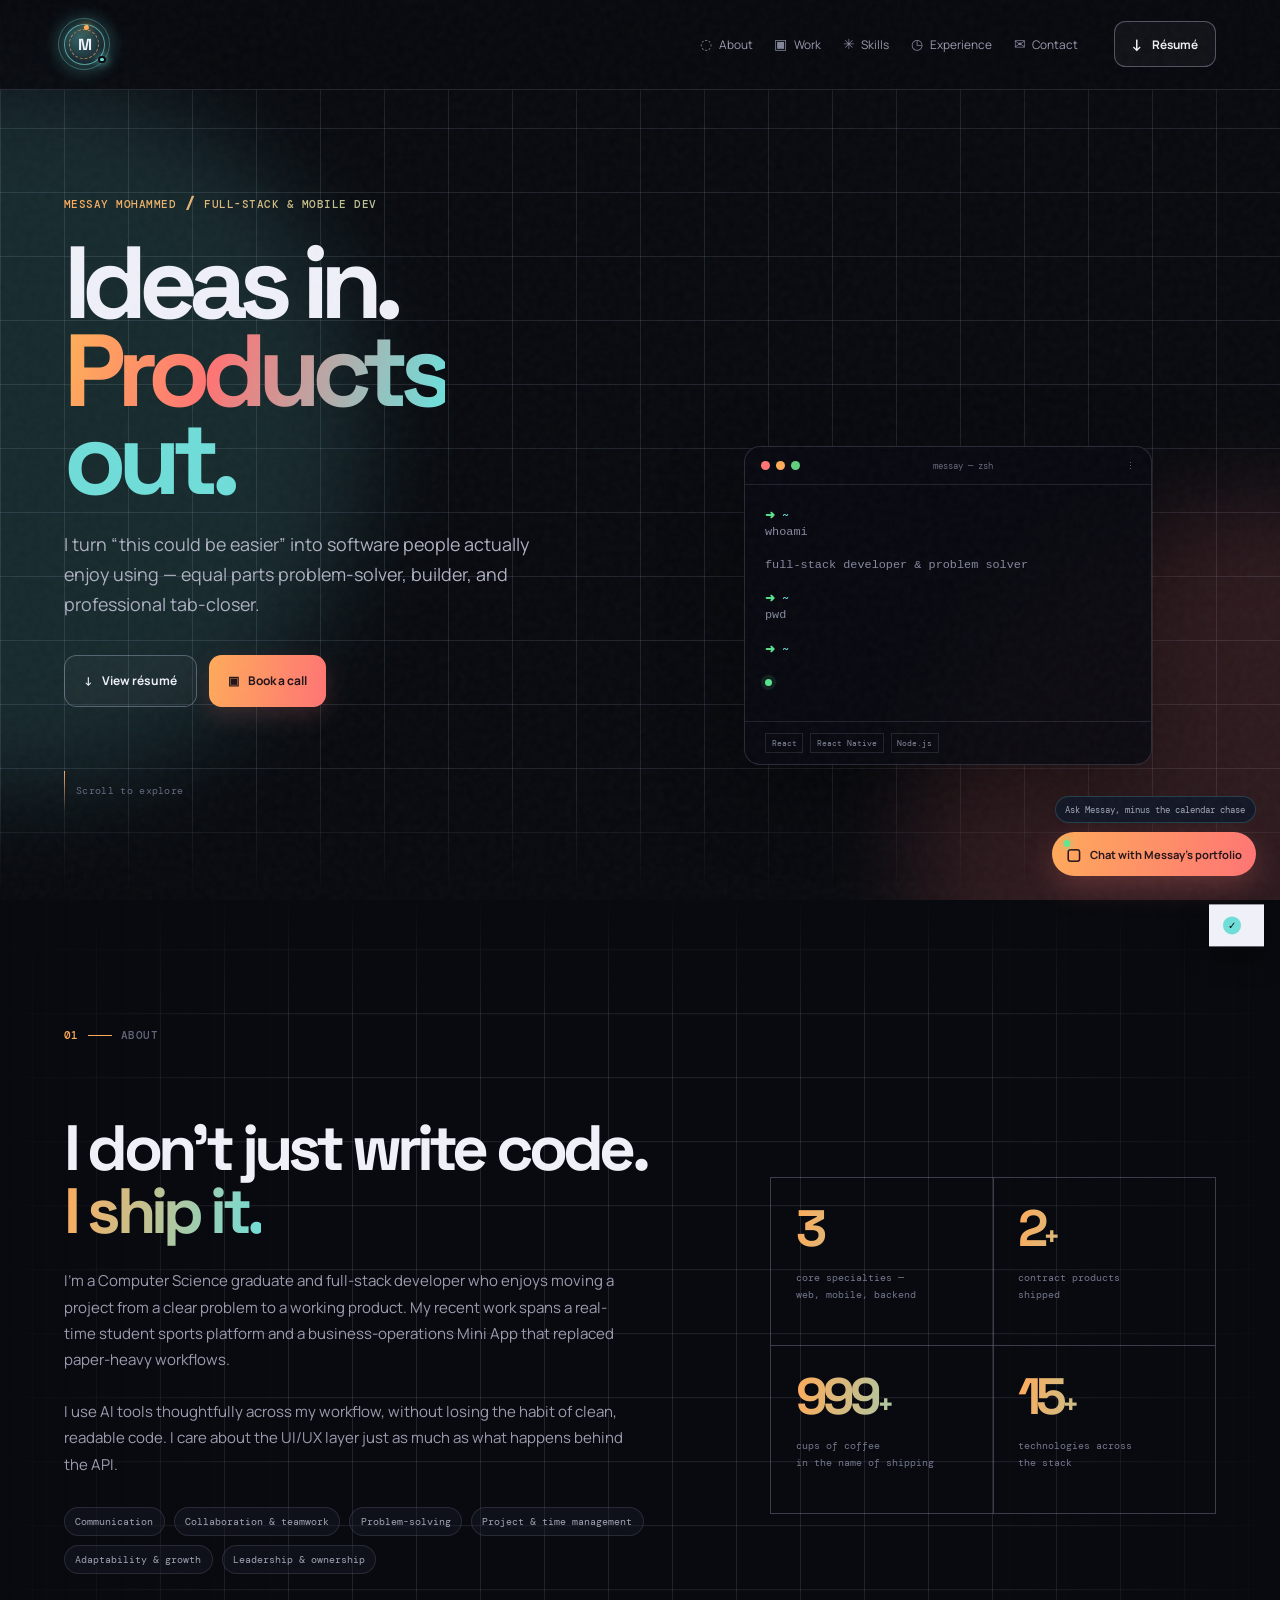
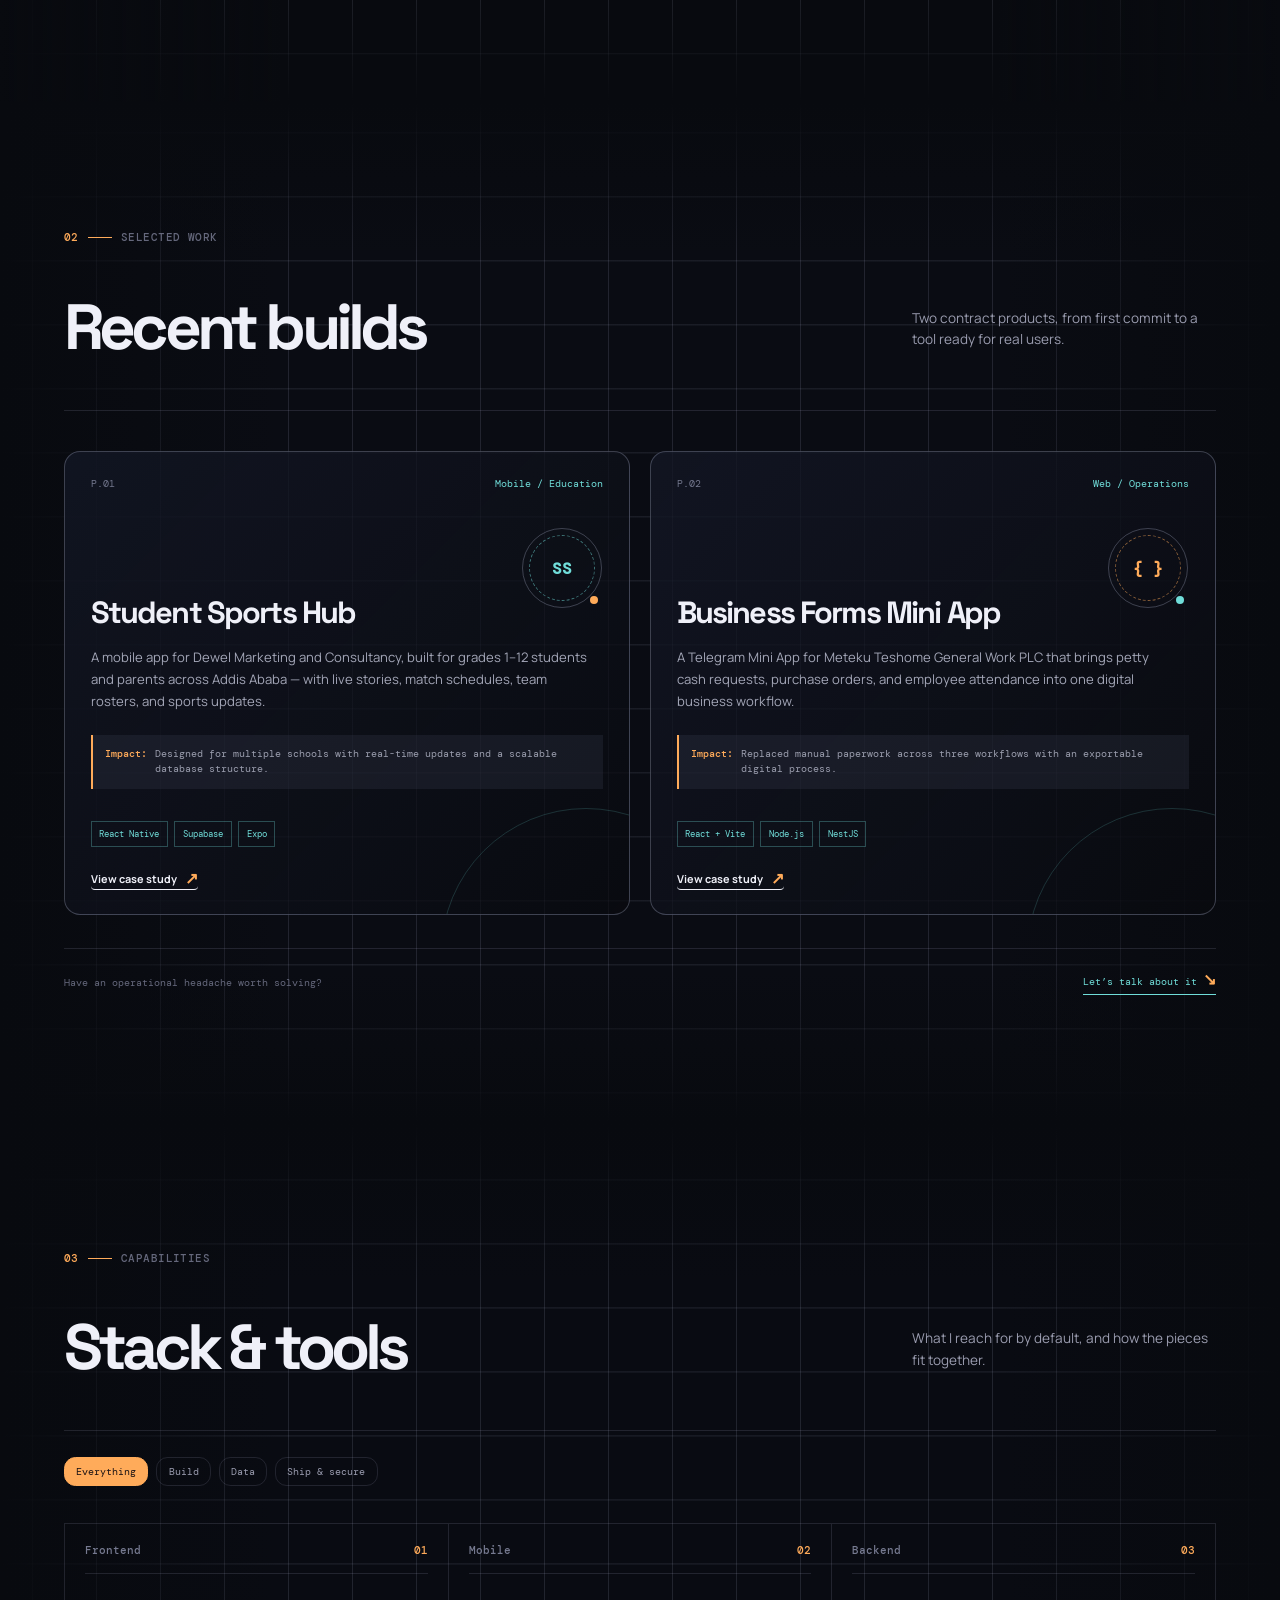
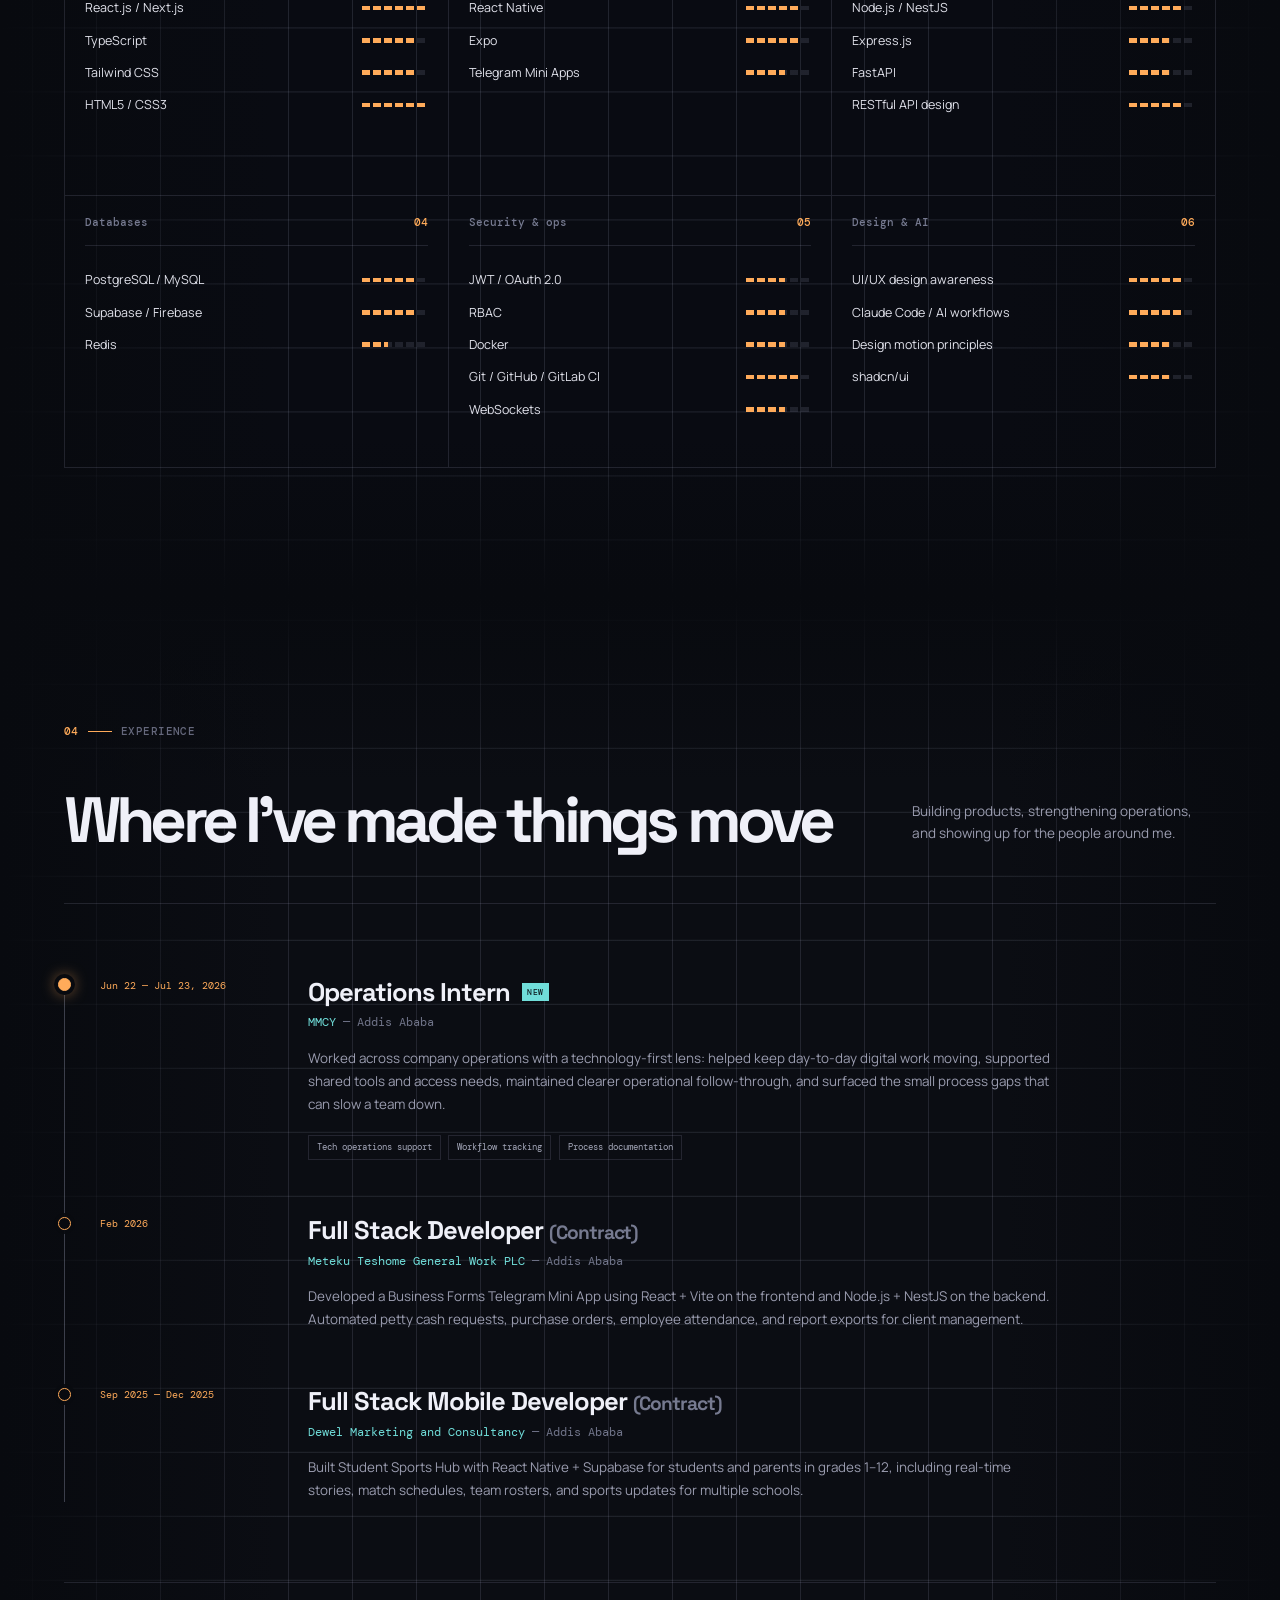
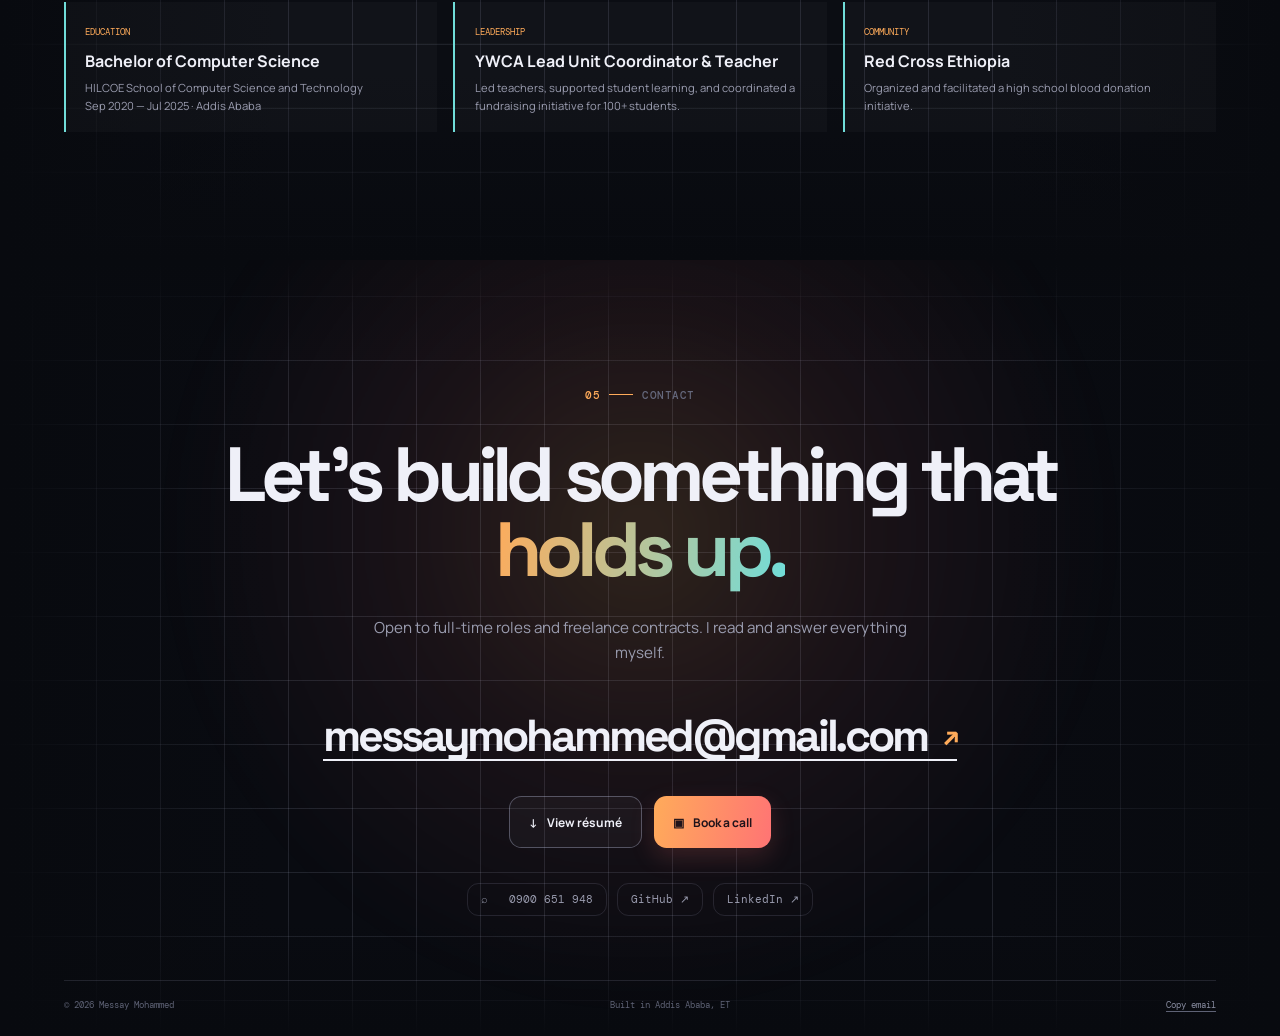
==== commit 4853c0b9: "Refine portfolio navigation and interactive personality Co-authored-by: arena-agent <297053741+arena" ====
--- a/index.html
+++ b/index.html
@@ -17,7 +17,7 @@
     <div class="progress" aria-hidden="true"><span></span></div>
 
     <header class="nav-shell" id="top">
-      <a href="#top" class="monogram" aria-label="Messay Mohammed home"><span>M</span><i></i></a>
+      <a href="#top" class="monogram" aria-label="Messay Mohammed home"><span class="logo-rings" aria-hidden="true"></span><span class="logo-letter">M</span><i aria-hidden="true"></i></a>
       <nav class="primary-nav" aria-label="Primary navigation">
         <a href="#about"><span>◌</span> About</a>
         <a href="#work"><span>▣</span> Work</a>
@@ -38,7 +38,7 @@
         <div class="hero-copy">
           <p class="overline reveal"><span>MESSAY MOHAMMED</span><b>/</b> FULL-STACK &amp; MOBILE DEV</p>
           <h1 id="hero-title" class="reveal delay-1">Ideas in.<br /><span>Products</span><br /><em>out.</em></h1>
-          <p class="hero-description reveal delay-2">Full-stack &amp; mobile developer working in React, React Native, and Supabase — shipping useful products for real people, not just portfolio pieces.</p>
+          <p class="hero-description reveal delay-2">I turn “this could be easier” into software people actually enjoy using — equal parts problem-solver, builder, and professional tab-closer.</p>
           <div class="hero-actions reveal delay-3">
             <a class="button button-outline" href="resume.html" target="_blank"><span>↓</span> View résumé</a>
             <a class="button button-warm" href="mailto:messaymohammed@gmail.com?subject=Let%27s%20talk%20about%20an%20opportunity"><span>▣</span> Book a call</a>
@@ -47,10 +47,10 @@
         </div>
         <div class="terminal reveal delay-2" aria-label="Developer status terminal">
           <div class="terminal-bar"><span><i></i><i></i><i></i></span><b>messay — zsh</b><em>⋮</em></div>
-          <div class="terminal-body">
-            <p><strong>➜</strong> <span>~</span> whoami</p><code>full-stack &amp; mobile dev</code>
-            <p><strong>➜</strong> <span>~</span> pwd</p><code>~/addis-ababa/et</code>
-            <p><strong>➜</strong> <span>~</span> cat status.txt</p><code class="status"><i></i> available for the right build</code>
+          <div class="terminal-body" aria-label="Live developer status terminal">
+            <p><strong>➜</strong> <span>~</span> <code class="terminal-type command" data-text="whoami"></code></p><code class="terminal-type output" data-text="full-stack developer &amp; problem solver"></code>
+            <p><strong>➜</strong> <span>~</span> <code class="terminal-type command" data-text="pwd"></code></p><code class="terminal-type output" data-text="~/addis-ababa/et"></code>
+            <p><strong>➜</strong> <span>~</span> <code class="terminal-type command" data-text="cat status.txt"></code></p><code class="terminal-type output status" data-text="available for the right build"><i></i></code>
           </div>
           <div class="terminal-foot"><span>React</span><span>React Native</span><span>Node.js</span></div>
         </div>
@@ -71,7 +71,7 @@
           <div class="stats-grid reveal" aria-label="Career highlights">
             <article><b>3</b><p>core specialties —<br />web, mobile, backend</p></article>
             <article><b>2<span>+</span></b><p>contract products<br />shipped</p></article>
-            <article><b>100<span>+</span></b><p>students reached via<br />volunteering</p></article>
+            <article><b>999<span>+</span></b><p>cups of coffee<br />in the name of shipping</p></article>
             <article><b>15<span>+</span></b><p>technologies across<br />the stack</p></article>
           </div>
         </div>
@@ -146,11 +146,11 @@
       </section>
     </main>
 
-    <button class="portfolio-chat-launcher" aria-expanded="false" aria-controls="portfolio-chat"><span class="chat-ping"></span><small>Ask my portfolio</small><b>▢</b><strong>Chat with Messay’s portfolio</strong></button>
-    <aside class="portfolio-chat" id="portfolio-chat" aria-label="Portfolio guide" aria-hidden="true">
-      <div class="chat-header"><div><span class="chat-status"></span><p>Portfolio guide<small>Answers from Messay’s résumé</small></p></div><button class="chat-close" aria-label="Close portfolio guide">×</button></div>
-      <div class="chat-log" aria-live="polite"><div class="chat-message bot">Hi — I can help you quickly understand Messay’s experience, stack, project work, or availability.</div></div>
-      <div class="chat-prompts"><button data-question="What did Messay do at MMCY?">MMCY role</button><button data-question="Tell me about the Sports Hub">Sports Hub</button><button data-question="What is his stack?">Tech stack</button></div>
+    <button class="portfolio-chat-launcher" aria-expanded="false" aria-controls="portfolio-chat"><span class="chat-ping"></span><small>Ask Messay, minus the calendar chase</small><b>▢</b><strong>Chat with Messay’s portfolio</strong></button>
+    <aside class="portfolio-chat" id="portfolio-chat" aria-label="Ask Messay" aria-hidden="true">
+      <div class="chat-header"><div><span class="chat-status"></span><p>Messay, in browser form<small>My portfolio knows the highlights</small></p></div><button class="chat-close" aria-label="Close portfolio guide">×</button></div>
+      <div class="chat-log" aria-live="polite"><div class="chat-message bot">Hey, I’m Messay — or at least the version of me that never misses a follow-up. Ask about what I’ve built, how I work, or whether we should talk.</div></div>
+      <div class="chat-prompts"><button data-question="What did you do at MMCY?">MMCY role</button><button data-question="Tell me about your Sports Hub">Sports Hub</button><button data-question="What is your stack?">Tech stack</button></div>
       <form class="chat-form"><input aria-label="Ask about Messay's work" autocomplete="off" placeholder="Ask about his work…" /><button aria-label="Send question">↑</button></form>
     </aside>
 
--- a/styles.css
+++ b/styles.css
@@ -12,6 +12,10 @@
 .case-modal{width:min(65rem,calc(100vw - 2rem));max-height:calc(100svh - 2rem);padding:0;border:0;background:transparent;color:var(--text)}.case-modal::backdrop{background:rgba(4,5,9,.8);backdrop-filter:blur(8px)}.case-panel{position:relative;display:grid;grid-template-columns:1.2fr .8fr;max-height:calc(100svh - 2rem);overflow:auto;background:#111522;box-shadow:0 25px 90px rgba(0,0,0,.6)}.modal-close{position:absolute;z-index:3;top:1rem;right:1rem;width:2.3rem;height:2.3rem;border-radius:50%;background:var(--text);color:var(--bg);font-size:1.5rem;transition:.2s}.modal-close:hover{background:var(--warm);transform:rotate(90deg)}.case-copy{padding:clamp(2rem,5vw,5rem)}.case-kicker{margin:0 0 2.2rem;color:var(--aqua);font:.62rem var(--mono);letter-spacing:.07em;text-transform:uppercase}.case-copy h2{margin:0;font:700 clamp(3rem,6vw,5.5rem)/.87 var(--display);letter-spacing:-.08em}.case-lede{max-width:35rem;margin:1.5rem 0 0;color:#aeb1c4;font-size:.98rem;line-height:1.68}.case-grid{display:grid;grid-template-columns:1fr 1fr;gap:1.5rem;margin:3rem 0}.case-grid>div:last-child{grid-column:1/-1;padding-top:1.3rem;border-top:1px solid var(--line)}.case-grid span{display:block;margin-bottom:.45rem;color:var(--warm);font:.55rem var(--mono);letter-spacing:.07em;text-transform:uppercase}.case-grid p{margin:0;color:#d1d3df;font-size:.75rem;line-height:1.62}.case-line{padding:.8rem 1rem;border-left:2px solid var(--aqua);background:rgba(112,221,217,.07);color:#aeb1c4;font:italic .95rem/1.5 var(--mono)}.case-contact{display:inline-flex;gap:.6rem;margin-top:2.6rem;border-bottom:1px solid var(--aqua);color:var(--aqua);font:.68rem var(--mono)}.case-contact b{color:var(--warm);font-size:1rem}.case-art{position:relative;display:grid;min-height:20rem;place-items:center;overflow:hidden;background:var(--aqua);color:#0c1318}.case-art::before,.case-art::after{position:absolute;content:"";border:1px solid currentColor;border-radius:50%}.case-art::before{width:105%;aspect-ratio:1;transform:translate(-22%,-25%)}.case-art::after{width:65%;aspect-ratio:1;transform:translate(25%,35%);border-style:dashed}.case-art span{position:relative;z-index:1;font:700 clamp(2.5rem,4vw,4.8rem)/.8 var(--display);letter-spacing:-.1em}.toast{position:fixed;z-index:90;right:1rem;bottom:1rem;display:flex;gap:.55rem;align-items:center;padding:.75rem .9rem;background:var(--text);color:var(--bg);box-shadow:0 10px 30px #0006;font:.65rem var(--mono);transform:translateY(150%);transition:transform .25s}.toast.show{transform:none}.toast span{display:grid;place-items:center;width:1.1rem;height:1.1rem;border-radius:50%;background:var(--aqua)}.toast p{margin:0}
 .command-overlay{position:fixed;z-index:60;inset:0;display:grid;place-items:start center;padding-top:min(15vh,8rem);background:rgba(5,6,10,.7);backdrop-filter:blur(8px);opacity:0;visibility:hidden;transition:.2s}.command-overlay.open{opacity:1;visibility:visible}.command-menu{width:min(32rem,calc(100vw - 2rem));overflow:hidden;background:var(--text);color:#11141c;box-shadow:0 30px 90px #0008;transform:translateY(-1rem) scale(.98);transition:.25s}.command-overlay.open .command-menu{transform:none}.command-search{display:flex;align-items:center;gap:.7rem;padding:1rem;border-bottom:1px solid #d5d7df}.command-search>span{font-size:1.2rem}.command-search input{flex:1;min-width:0;border:0;outline:0;background:transparent;font-size:.9rem}.command-menu kbd{padding:.15rem .3rem;border:1px solid #bfc2cd;color:#777c8b;background:transparent;font:.52rem var(--mono)}.command-options{padding:.65rem}.command-options a{display:flex;align-items:center;gap:.75rem;padding:.75rem .6rem;font-size:.78rem}.command-options a:hover{background:var(--warm)}.command-options i{display:grid;place-items:center;width:1.5rem;height:1.5rem;background:#dbdef1;color:#555b76;font:500 .54rem var(--mono);font-style:normal}.command-options kbd{margin-left:auto}.command-foot{margin:0;padding:.75rem 1rem;background:#dbdeea;color:#666c7a;font:.53rem var(--mono)}
 .reveal{opacity:0;transform:translateY(1.5rem);transition:opacity .65s ease,transform .65s cubic-bezier(.2,.75,.25,1)}.reveal.visible{opacity:1;transform:none}.delay-1{transition-delay:.1s}.delay-2{transition-delay:.2s}.delay-3{transition-delay:.3s}.delay-4{transition-delay:.4s}
+/* Persistent navigation, softer controls, and a more expressive personal mark. */
+.nav-shell{position:fixed;height:5.6rem;border-bottom:1px solid rgba(197,203,234,.14);background:rgba(8,10,15,.78);backdrop-filter:blur(16px);transition:background .25s,box-shadow .25s,border-color .25s}.nav-shell.is-scrolled{background:rgba(8,10,15,.93);border-color:rgba(112,221,217,.23);box-shadow:0 10px 32px rgba(0,0,0,.2)}
+.monogram{isolation:isolate;width:2.55rem;height:2.55rem;border:0;border-radius:50%;background:radial-gradient(circle at 35% 30%,rgba(112,221,217,.28),rgba(13,17,28,.9) 57%,rgba(8,10,15,.7));box-shadow:inset 0 0 0 1px rgba(112,221,217,.65),0 0 20px rgba(112,221,217,.25)}.monogram::before,.monogram::after{position:absolute;z-index:-1;content:"";border-radius:50%;pointer-events:none}.monogram::before{inset:-.35rem;border:1px solid rgba(112,221,217,.35);animation:logoOrbit 5s linear infinite}.monogram::after{inset:-1.4rem;background:radial-gradient(circle,rgba(112,221,217,.25),transparent 66%);filter:blur(5px);animation:logoPulse 2.6s ease-in-out infinite}.logo-rings{position:absolute;inset:.33rem;border:1px dashed rgba(255,171,90,.65);border-radius:50%;transform:rotate(-22deg)}.logo-rings::after{position:absolute;top:-.16rem;right:.22rem;width:.28rem;height:.28rem;content:"";border-radius:50%;background:var(--warm);box-shadow:0 0 8px var(--warm)}.logo-letter{position:relative;z-index:2;color:var(--text);font:700 1rem var(--display);letter-spacing:-.1em}.monogram i{z-index:3;right:-.08rem;bottom:.08rem;width:.48rem;height:.48rem;border:2px solid var(--bg);background:var(--aqua);box-shadow:0 0 9px var(--aqua)}@keyframes logoPulse{0%,100%{transform:scale(.8);opacity:.35}50%{transform:scale(1.13);opacity:.95}}@keyframes logoOrbit{to{transform:rotate(360deg)}}
+.button,.nav-command,.skill-filter,.chat-form button,.modal-close,.resume-nav,.contact-links a{border-radius:.72rem}.project-card{border-radius:1rem}.terminal{border-radius:1rem}.chat-form input{border-radius:.65rem}.command-menu{border-radius:1rem}.command-options a{border-radius:.55rem}.card-link{border-radius:.25rem}.button{border-radius:.78rem}.button-warm{border-radius:.78rem}.portfolio-chat{border-radius:1rem}.case-modal{border-radius:1rem}.case-panel{border-radius:1rem}.case-art{border-radius:0 1rem 1rem 0}.terminal-type.typing::after{content:"▋";display:inline-block;margin-left:2px;color:var(--aqua);font-style:normal;animation:terminalBlink .8s step-end infinite}.terminal-body .status{display:flex;align-items:center;gap:.28rem;min-height:1.1rem}.terminal-body .status i{flex:0 0 auto;margin-right:0}@keyframes terminalBlink{50%{opacity:0}}
 @media(max-width:900px){.primary-nav{gap:.8rem;margin-right:1rem}.primary-nav a{font-size:.67rem}.terminal{right:var(--pad);bottom:8rem;width:19.5rem}.hero-copy{width:58%}.about-layout{gap:3rem}.skill-matrix{grid-template-columns:repeat(2,1fr)}.experience-extras{grid-template-columns:1fr}.experience-extras article{padding:1rem}.case-panel{grid-template-columns:1fr}.case-art{min-height:13rem;grid-row:1}.case-copy{grid-row:2}}
 @media(max-width:650px){.nav-shell{height:4.8rem}.primary-nav{display:none}.nav-command{display:grid;place-items:center}.nav-command em{display:block;margin-left:.1rem;font:500 .52rem var(--mono)}.resume-nav{padding:.6rem .75rem}.resume-nav span{font-size:.9rem}.hero{min-height:45rem}.hero-copy{width:100%;padding-top:5.5rem;padding-bottom:12rem}.hero h1{font-size:clamp(3.7rem,17vw,5.8rem)}.hero-description{max-width:21rem;font-size:.9rem}.terminal{right:var(--pad);bottom:3.5rem;width:min(20rem,calc(100vw - 2.5rem));opacity:.9}.hero-stamp{display:none}.hero-actions{margin-top:1.65rem}.button{min-height:3rem;padding:.55rem .8rem;font-size:.67rem}.scroll-cue{display:none}.section{padding-top:5rem;padding-bottom:5rem;background-size:3rem 3rem}.about-layout,.heading-row{grid-template-columns:1fr;gap:1.5rem;margin-top:2.5rem}.heading-row p{margin:0;max-width:24rem}.stats-grid article{min-height:8.5rem;padding:1rem}.stats-grid p{margin-top:.6rem;font-size:.55rem}.section-heading{padding-bottom:2.2rem}.project-grid{grid-template-columns:1fr}.project-card{min-height:27rem;padding:1.25rem}.project-card h3{margin-top:6rem}.card-footer{right:1.25rem;left:1.25rem}.work-cta{align-items:flex-start;flex-direction:column;gap:.7rem}.skill-matrix{grid-template-columns:1fr}.skill-group{min-height:auto}.timeline{margin-top:3rem}.timeline-item{grid-template-columns:1fr;gap:.8rem;padding-left:1.6rem;padding-bottom:2.5rem}.timeline-date{padding:0}.timeline-content>p:not(.company){font-size:.78rem}.experience-extras{margin-top:3rem}.contact-heading h2{font-size:clamp(2.9rem,13vw,4.6rem)}.contact-email{max-width:100%;font-size:clamp(1.2rem,7vw,2rem);word-break:break-word}.contact-links{margin-bottom:2.5rem}footer{align-items:flex-start;flex-direction:column;gap:.6rem}.portfolio-chat-launcher{right:1rem;bottom:1rem}.portfolio-chat-launcher strong{display:none}.case-grid{grid-template-columns:1fr}.case-grid>div:last-child{grid-column:auto}.case-modal{width:calc(100vw - 1rem);max-height:calc(100svh - 1rem)}.case-panel{max-height:calc(100svh - 1rem)}.command-overlay{padding-top:4rem}.page-noise{opacity:.025}}
 @media(prefers-reduced-motion:reduce){html{scroll-behavior:auto}.reveal{opacity:1;transform:none;transition:none}.project-card,.button,.portfolio-chat-launcher{transition:none}.progress{display:none}}
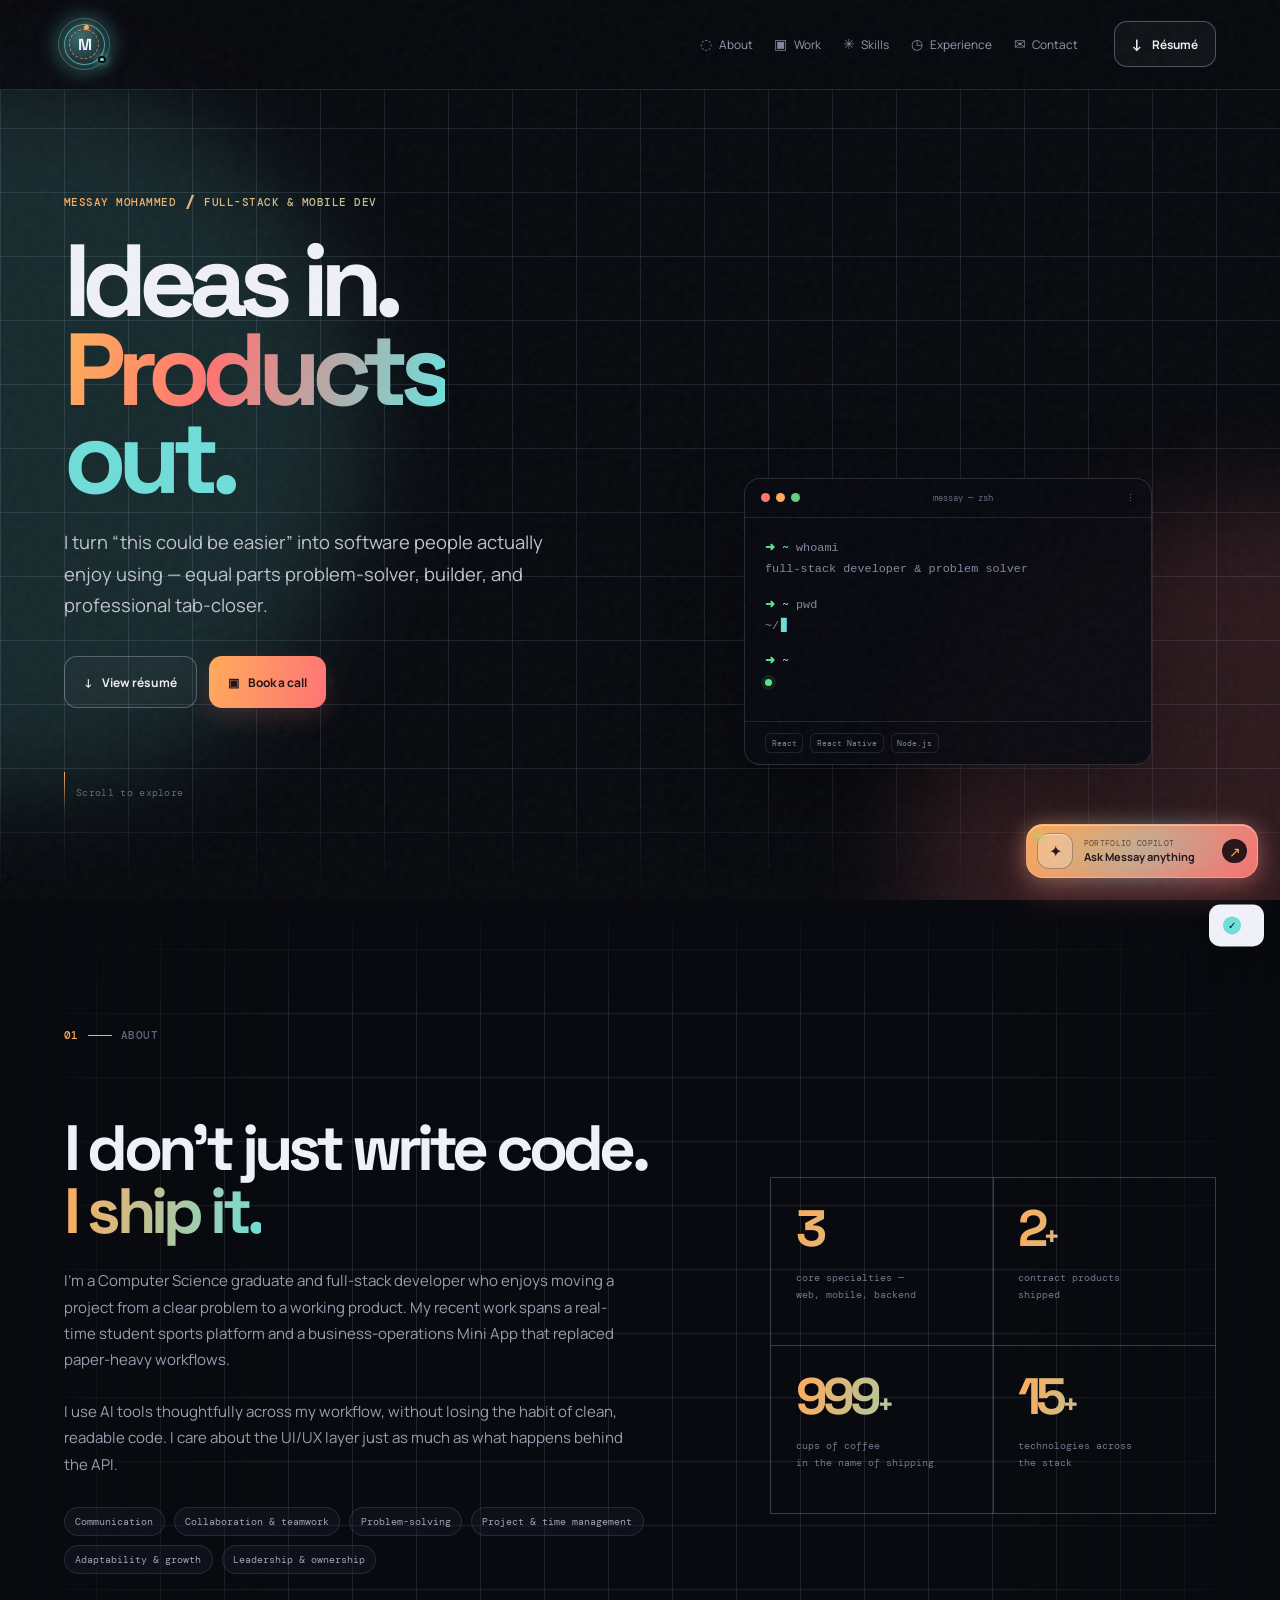
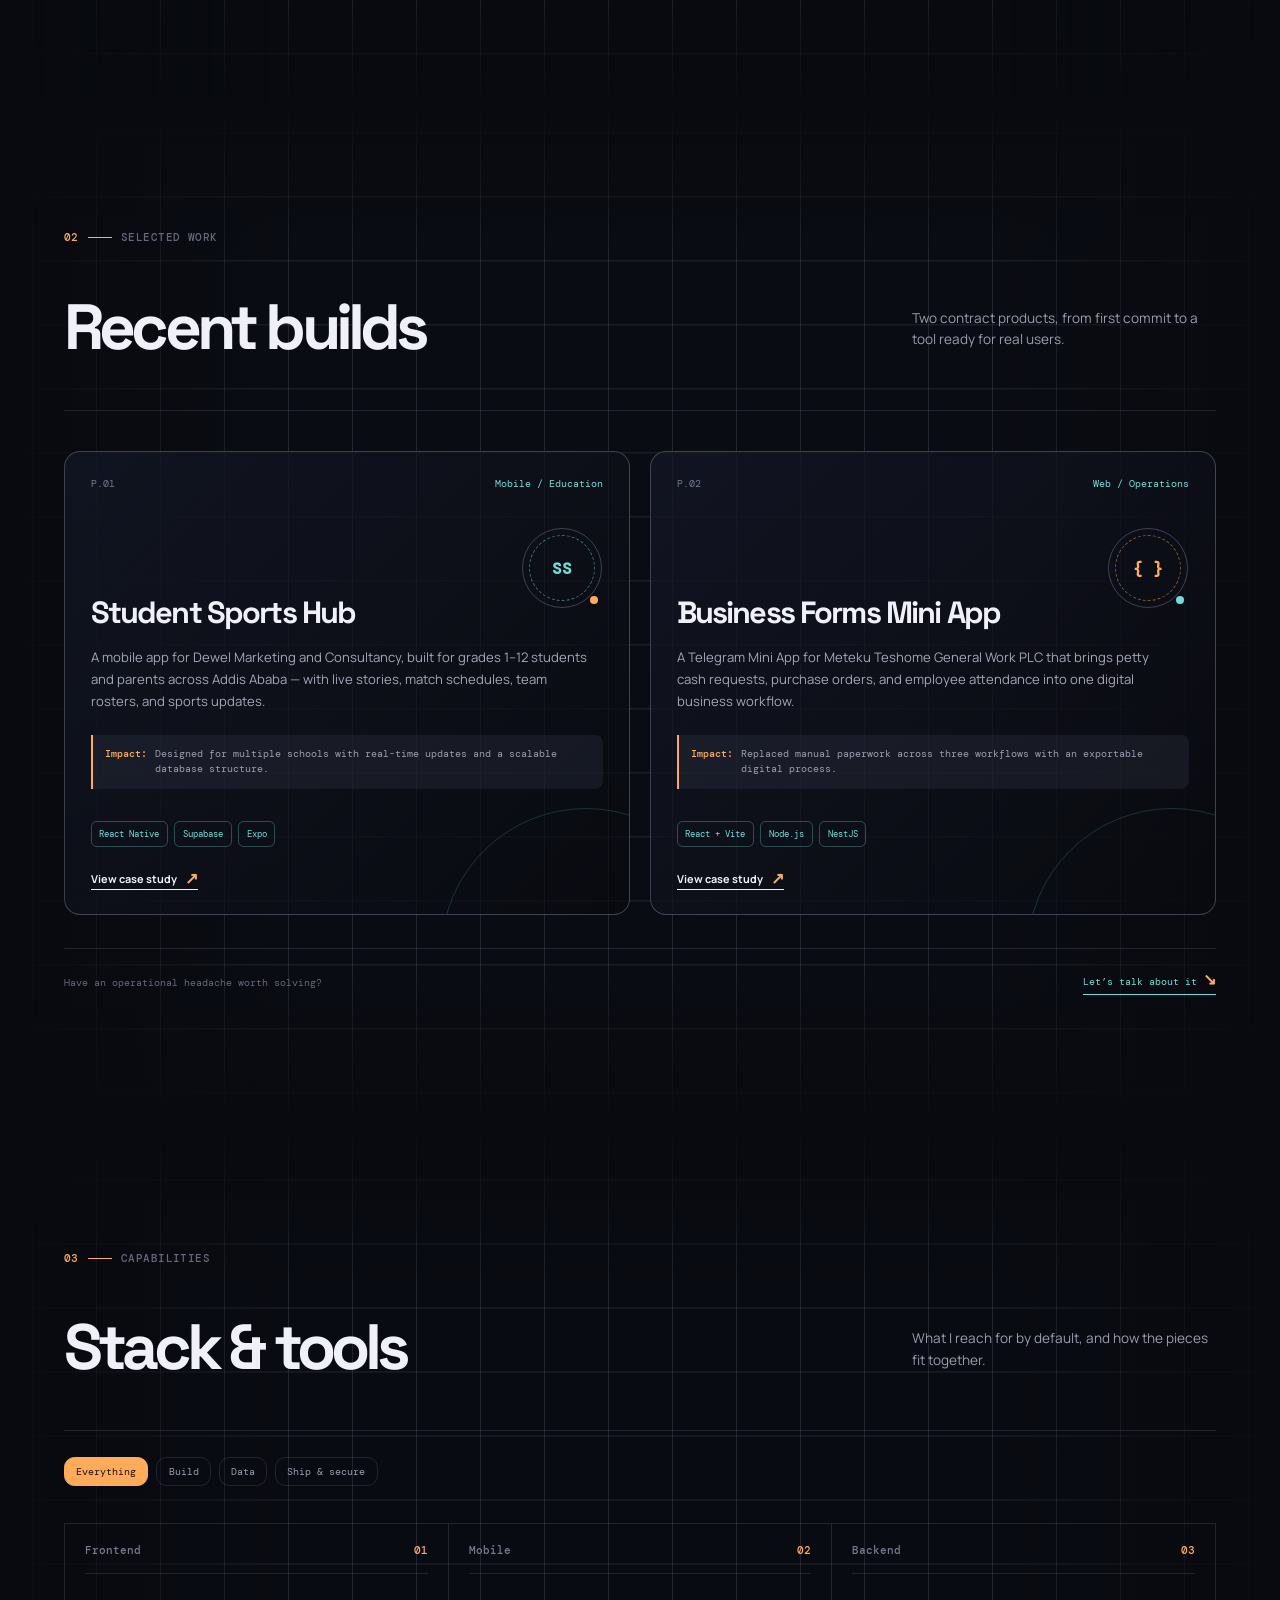
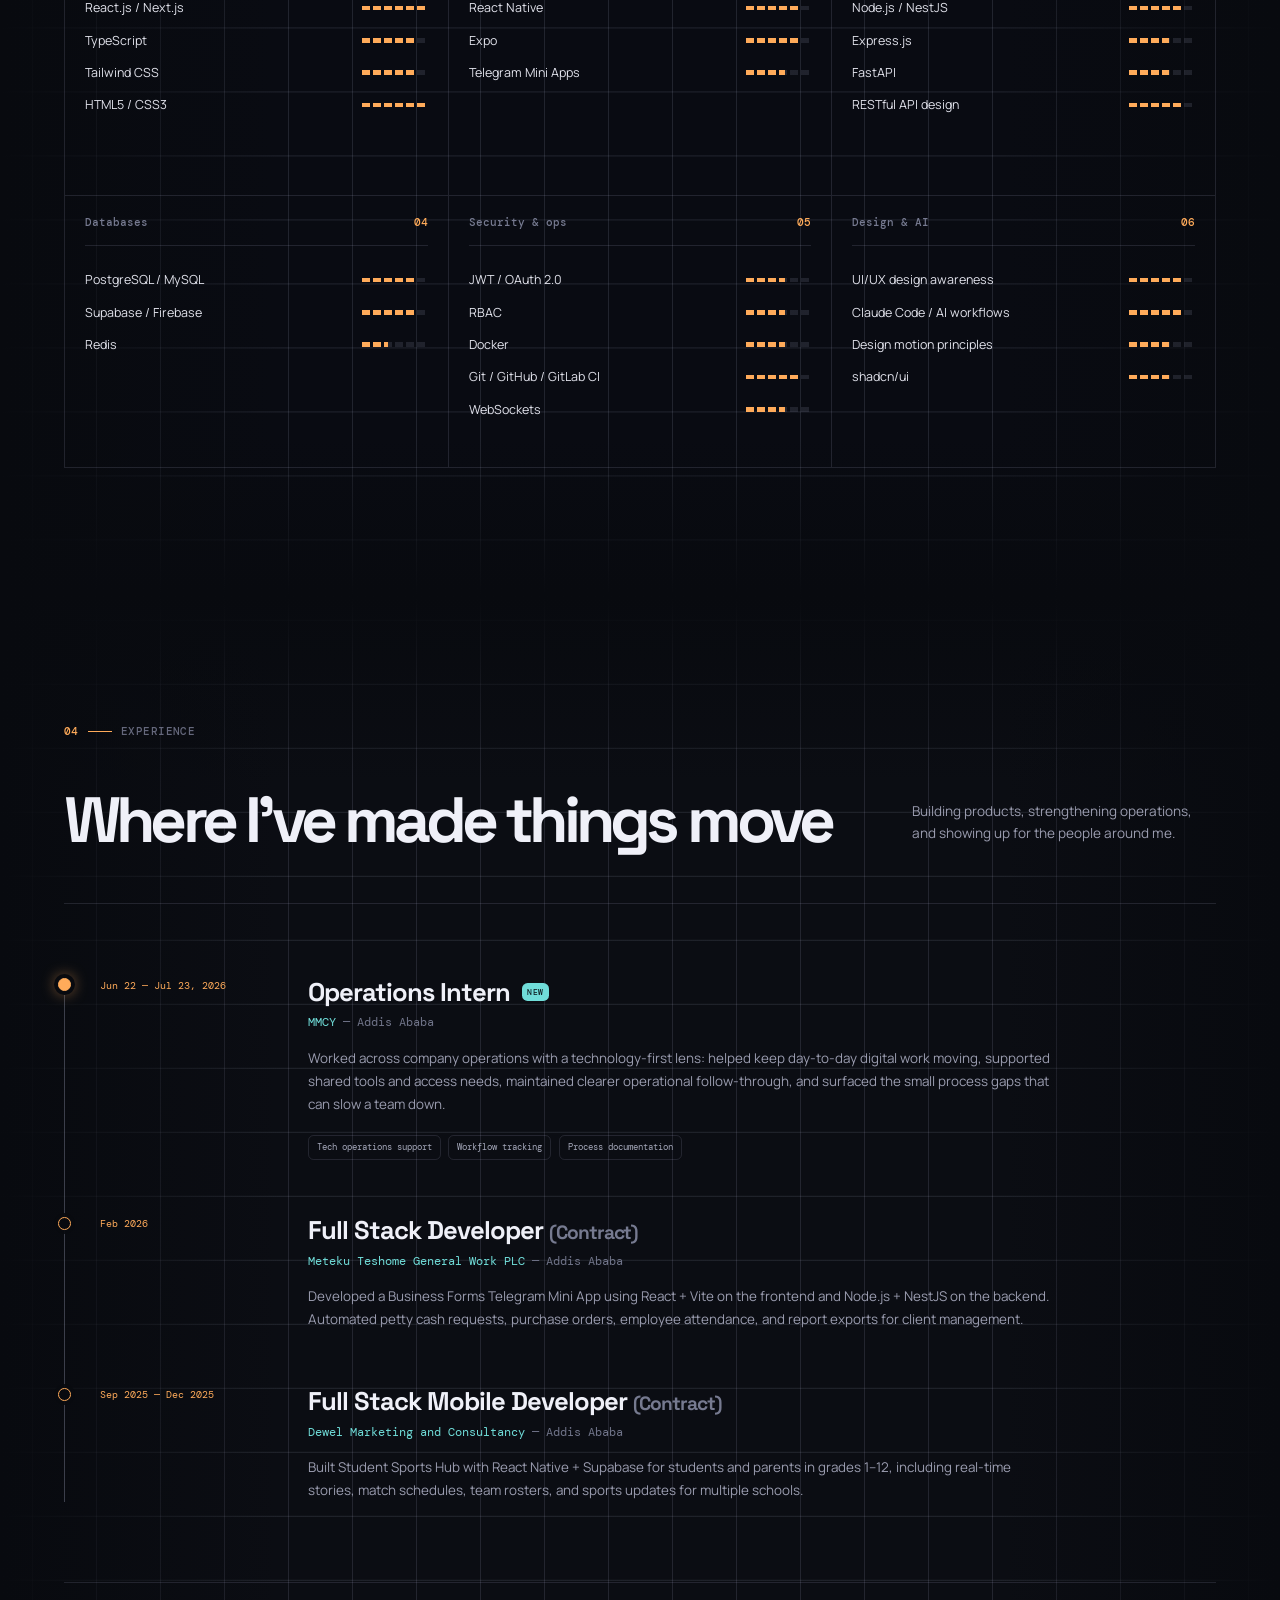
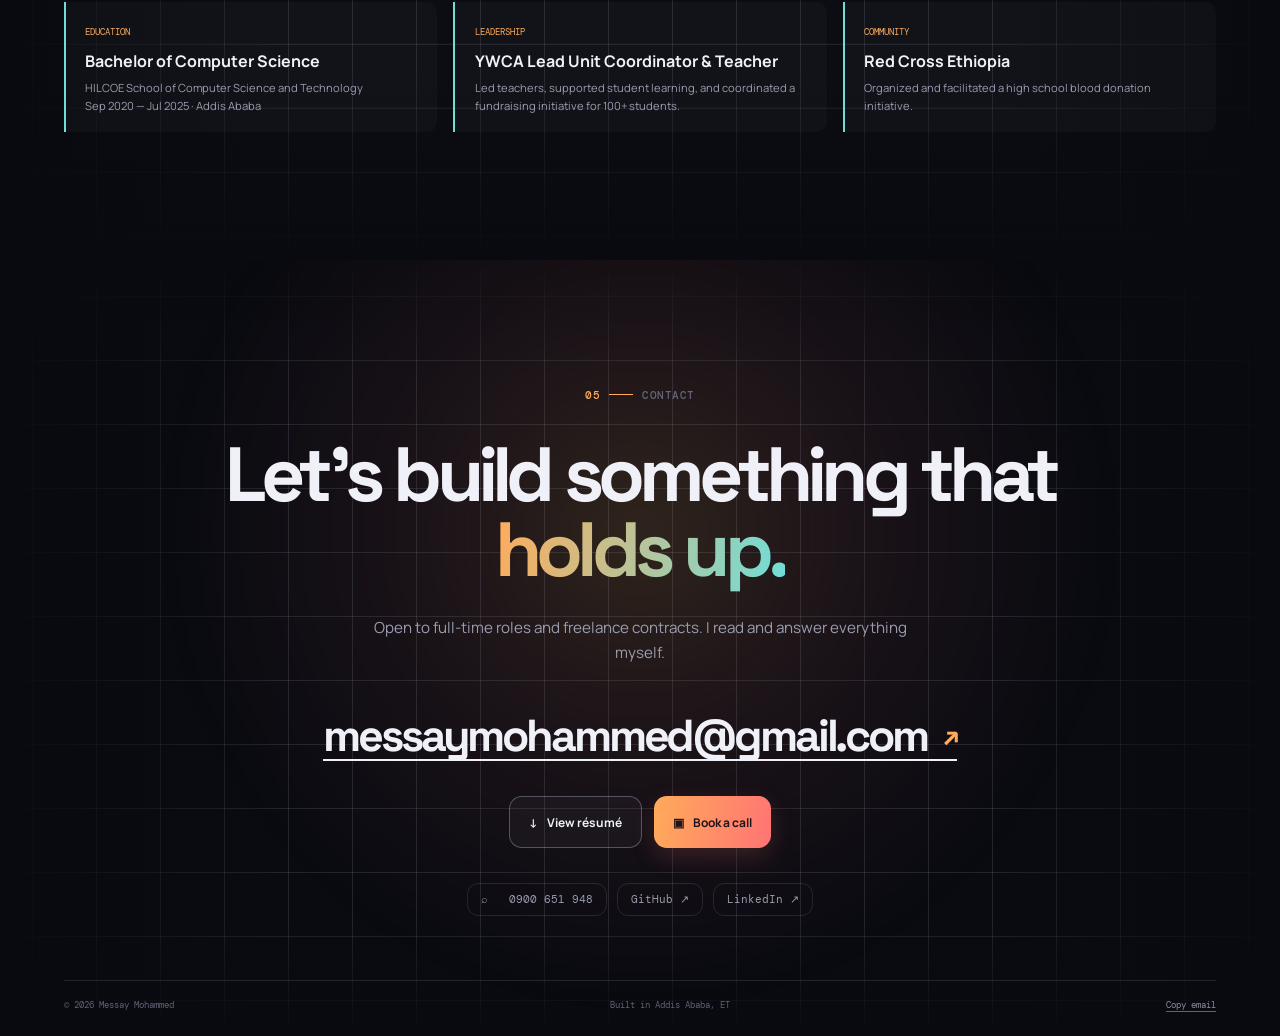
==== commit add7f961: "Strengthen responsive portfolio interactions Co-authored-by: arena-agent <297053741+arena-agent@user" ====
--- a/index.html
+++ b/index.html
@@ -146,7 +146,7 @@
       </section>
     </main>
 
-    <button class="portfolio-chat-launcher" aria-expanded="false" aria-controls="portfolio-chat"><span class="chat-ping"></span><small>Ask Messay, minus the calendar chase</small><b>▢</b><strong>Chat with Messay’s portfolio</strong></button>
+    <button class="portfolio-chat-launcher" aria-expanded="false" aria-controls="portfolio-chat"><span class="chat-ping" aria-hidden="true"></span><span class="chat-orb" aria-hidden="true">✦</span><span class="chat-launch-copy"><small>Portfolio copilot</small><strong>Ask Messay anything</strong></span><span class="chat-arrow" aria-hidden="true">↗</span></button>
     <aside class="portfolio-chat" id="portfolio-chat" aria-label="Ask Messay" aria-hidden="true">
       <div class="chat-header"><div><span class="chat-status"></span><p>Messay, in browser form<small>My portfolio knows the highlights</small></p></div><button class="chat-close" aria-label="Close portfolio guide">×</button></div>
       <div class="chat-log" aria-live="polite"><div class="chat-message bot">Hey, I’m Messay — or at least the version of me that never misses a follow-up. Ask about what I’ve built, how I work, or whether we should talk.</div></div>
--- a/styles.css
+++ b/styles.css
@@ -1,22 +1,22 @@
 /* Messay Mohammed portfolio — crafted from CV content and original visual direction */
 :root{--bg:#080a0f;--surface:#0d1018;--surface-2:#111421;--text:#eff0f8;--muted:#9a9caf;--dim:#65687c;--line:rgba(197,203,234,.13);--line-bright:rgba(197,203,234,.27);--warm:#ffab5a;--coral:#ff7474;--aqua:#70ddd9;--lime:#bcd78a;--violet:#aa9fff;--mono:"DM Mono",ui-monospace,monospace;--sans:"Manrope",Arial,sans-serif;--display:"Space Grotesk",var(--sans);--pad:clamp(1.25rem,5vw,5rem)}
 *{box-sizing:border-box}html{scroll-behavior:smooth;background:var(--bg)}body{margin:0;overflow-x:hidden;background:var(--bg);color:var(--text);font-family:var(--sans);-webkit-font-smoothing:antialiased}body.chat-open,body.menu-open,body.modal-open{overflow:hidden}a{color:inherit;text-decoration:none}button,input{font:inherit}button{border:0;cursor:pointer}::selection{background:var(--warm);color:#191014}.skip-link{position:fixed;z-index:100;top:-4rem;left:1rem;padding:.7rem 1rem;background:var(--warm);color:#151118;font-weight:800}.skip-link:focus{top:1rem}.page-noise{position:fixed;z-index:80;inset:0;pointer-events:none;opacity:.035;background-image:url("data:image/svg+xml,%3Csvg viewBox='0 0 160 160' xmlns='http://www.w3.org/2000/svg'%3E%3Cfilter id='n'%3E%3CfeTurbulence type='fractalNoise' baseFrequency='.8' numOctaves='4' stitchTiles='stitch'/%3E%3C/filter%3E%3Crect width='100%25' height='100%25' filter='url(%23n)'/%3E%3C/svg%3E")}.progress{position:fixed;z-index:70;top:0;left:0;width:100%;height:2px;background:transparent}.progress span{display:block;width:0;height:100%;background:linear-gradient(90deg,var(--warm),var(--coral),var(--aqua));box-shadow:0 0 12px var(--aqua)}.shell{padding-inline:var(--pad)}
-.nav-shell{position:absolute;z-index:20;top:0;display:flex;align-items:center;justify-content:space-between;width:100%;height:6.35rem;padding:0 var(--pad);border-bottom:1px solid var(--line);background:linear-gradient(to bottom,rgba(8,10,15,.75),transparent)}.monogram{position:relative;display:grid;place-items:center;width:2.15rem;height:2.15rem;border:1px solid var(--aqua);border-radius:9px 9px 9px 0;color:var(--warm);font:500 1.1rem var(--display);box-shadow:0 0 25px rgba(112,221,217,.2)}.monogram i{position:absolute;right:-.35rem;bottom:-.25rem;width:.45rem;height:.45rem;border:1px solid var(--aqua);border-radius:50%;background:var(--bg)}.primary-nav{display:flex;align-items:center;gap:clamp(.8rem,1.7vw,1.6rem);margin-left:auto;margin-right:2.2rem}.primary-nav a{display:flex;align-items:center;gap:.42rem;padding:.5rem 0;color:var(--muted);font-size:.74rem;transition:color .2s}.primary-nav a span{color:#82869b;font-size:.85rem}.primary-nav a:hover,.primary-nav a.active{color:var(--warm)}.primary-nav a:hover span,.primary-nav a.active span{color:var(--warm)}.nav-actions{display:flex;align-items:center;gap:.65rem}.nav-command{display:none;width:2.3rem;height:2.3rem;border:1px solid var(--line-bright);background:transparent;color:var(--text)}.nav-command em{display:none}.resume-nav{display:flex;align-items:center;gap:.55rem;padding:.68rem 1.05rem;border:1px solid rgba(197,203,234,.35);border-radius:2rem;background:rgba(255,255,255,.04);font-size:.74rem;font-weight:700;transition:.2s}.resume-nav:hover{border-color:var(--warm);background:var(--warm);color:#191014}.resume-nav span{font-size:1rem}
-.hero{position:relative;display:flex;align-items:center;min-height:max(46rem,100svh);isolation:isolate;overflow:hidden}.grid-field{position:absolute;z-index:-2;inset:0;background-image:linear-gradient(var(--line) 1px,transparent 1px),linear-gradient(90deg,var(--line) 1px,transparent 1px);background-size:4rem 4rem;mask-image:linear-gradient(to bottom,transparent,black 13%,black 87%,transparent)}.hero-haze{position:absolute;z-index:-1;width:45rem;aspect-ratio:1;border-radius:50%;filter:blur(50px);opacity:.15}.haze-left{top:8%;left:-22rem;background:var(--aqua)}.haze-right{right:-22rem;bottom:-20rem;background:var(--coral)}.hero-copy{width:min(43rem,56%);padding-top:6.5rem}.overline,.section-label{display:flex;align-items:center;gap:.55rem;margin:0;color:var(--dim);font:500 .68rem var(--mono);letter-spacing:.045em;text-transform:uppercase}.overline span{color:#9c9eb1}.overline b{color:var(--warm);font-size:1rem}.overline:not(.section-label){background:linear-gradient(90deg,var(--warm),var(--aqua));background-clip:text;-webkit-background-clip:text;-webkit-text-fill-color:transparent}.hero h1{margin:1.55rem 0 1.6rem;font:700 clamp(4.1rem,8vw,8.8rem)/.86 var(--display);letter-spacing:-.085em}.hero h1 span{background:linear-gradient(105deg,var(--warm) 5%,var(--coral) 40%,var(--aqua) 96%);background-clip:text;-webkit-background-clip:text;color:transparent}.hero h1 em{color:var(--aqua);font-style:normal}.hero-description{max-width:31rem;margin:0;color:#afb1c3;font-size:clamp(.98rem,1.5vw,1.12rem);line-height:1.68}.hero-actions{display:flex;gap:.75rem;margin-top:2.2rem}.button{display:inline-flex;align-items:center;justify-content:center;gap:.55rem;min-height:3.25rem;padding:.65rem 1.2rem;font-size:.75rem;font-weight:700;transition:transform .2s,background .2s,border .2s,color .2s}.button:hover{transform:translateY(-3px)}.button-outline{border:1px solid rgba(197,203,234,.34);background:rgba(255,255,255,.03);color:var(--text)}.button-outline:hover{border-color:var(--aqua);color:var(--aqua)}.button-warm{background:linear-gradient(100deg,var(--warm),var(--coral));color:#20131a;box-shadow:0 9px 24px rgba(255,116,116,.17)}.button-warm:hover{box-shadow:0 14px 30px rgba(255,116,116,.3)}.scroll-cue{position:relative;display:flex;align-items:center;gap:.7rem;margin-top:4rem;color:var(--dim);font:.64rem var(--mono);letter-spacing:.03em}.scroll-cue i{display:block;width:1px;height:2.5rem;background:linear-gradient(var(--warm),transparent)}.terminal{position:absolute;right:clamp(2rem,10vw,12rem);bottom:clamp(5rem,15vh,10rem);width:min(25.5rem,35vw);overflow:hidden;border:1px solid rgba(197,203,234,.17);border-radius:.6rem;background:rgba(9,10,17,.86);box-shadow:0 30px 80px rgba(0,0,0,.35);backdrop-filter:blur(12px)}.terminal-bar{display:flex;align-items:center;justify-content:space-between;padding:.8rem 1rem;border-bottom:1px solid var(--line);color:var(--dim);font:.56rem var(--mono)}.terminal-bar span{display:flex;gap:.35rem}.terminal-bar i{width:.58rem;height:.58rem;border-radius:50%;background:var(--coral)}.terminal-bar i:nth-child(2){background:var(--warm)}.terminal-bar i:nth-child(3){background:#62cf7f}.terminal-bar b{font-weight:400}.terminal-bar em{font-style:normal}.terminal-body{padding:1.35rem 1.25rem .8rem;font:.74rem/1.4 var(--mono)}.terminal-body p{margin:0 0 .28rem;color:var(--text)}.terminal-body p strong{color:#59e58d}.terminal-body p span{color:var(--aqua)}.terminal-body code{display:block;margin-bottom:1.05rem;color:#85899f}.terminal-body .status{color:#b6bac9}.terminal-body .status i{display:inline-block;width:.45rem;height:.45rem;margin-right:.4rem;border-radius:50%;background:#59e58d;box-shadow:0 0 0 4px rgba(89,229,141,.1)}.terminal-foot{display:flex;gap:.45rem;padding:.7rem 1.25rem;border-top:1px solid var(--line)}.terminal-foot span{padding:.2rem .35rem;border:1px solid var(--line);color:#85899f;font:.52rem var(--mono)}.hero-stamp{position:absolute;right:var(--pad);bottom:1.5rem;display:flex;align-items:center;gap:.4rem;color:#6e7184;font:.55rem var(--mono);letter-spacing:.09em;transform:rotate(-90deg);transform-origin:right bottom}.hero-stamp b{display:grid;place-items:center;width:1.7rem;height:1.7rem;border:1px solid var(--warm);border-radius:50%;color:var(--warm);font:500 .57rem var(--mono)}
+.nav-shell{position:fixed;z-index:20;top:0;display:flex;align-items:center;justify-content:space-between;width:100%;height:5.6rem;padding:0 var(--pad);border-bottom:1px solid rgba(197,203,234,.14);background:rgba(8,10,15,.78);backdrop-filter:blur(16px);transition:background .25s,box-shadow .25s,border-color .25s}.nav-shell.is-scrolled{background:rgba(8,10,15,.93);border-color:rgba(112,221,217,.23);box-shadow:0 10px 32px rgba(0,0,0,.2)}.monogram{position:relative;isolation:isolate;display:grid;place-items:center;width:2.55rem;height:2.55rem;border:0;border-radius:50%;background:radial-gradient(circle at 35% 30%,rgba(112,221,217,.28),rgba(13,17,28,.9) 57%,rgba(8,10,15,.7));box-shadow:inset 0 0 0 1px rgba(112,221,217,.65),0 0 20px rgba(112,221,217,.25)}.monogram::before,.monogram::after{position:absolute;content:"";border-radius:50%;pointer-events:none}.monogram::before{z-index:1;inset:-.35rem;border:1px solid rgba(112,221,217,.35);animation:logoOrbit 5s linear infinite}.monogram::after{z-index:0;inset:-1.6rem;background:radial-gradient(circle,rgba(112,221,217,.3),transparent 67%);filter:blur(5px);animation:logoPulse 2.6s ease-in-out infinite}.logo-rings{position:absolute;z-index:1;inset:.33rem;border:1px dashed rgba(255,171,90,.65);border-radius:50%;transform:rotate(-22deg)}.logo-rings::after{position:absolute;top:-.16rem;right:.22rem;width:.28rem;height:.28rem;content:"";border-radius:50%;background:var(--warm);box-shadow:0 0 8px var(--warm)}.logo-letter{position:relative;z-index:2;color:var(--text);font:700 1rem var(--display);letter-spacing:-.1em}.monogram i{position:absolute;z-index:3;right:-.08rem;bottom:.08rem;width:.48rem;height:.48rem;border:2px solid var(--bg);border-radius:50%;background:var(--aqua);box-shadow:0 0 9px var(--aqua)}@keyframes logoPulse{0%,100%{transform:scale(.8);opacity:.35}50%{transform:scale(1.13);opacity:.95}}@keyframes logoOrbit{to{transform:rotate(360deg)}}.primary-nav{display:flex;align-items:center;gap:clamp(.8rem,1.7vw,1.6rem);margin-left:auto;margin-right:2.2rem}.primary-nav a{display:flex;align-items:center;gap:.42rem;padding:.5rem 0;color:var(--muted);font-size:.74rem;transition:color .2s}.primary-nav a span{color:#82869b;font-size:.85rem}.primary-nav a:hover,.primary-nav a.active{color:var(--warm)}.primary-nav a:hover span,.primary-nav a.active span{color:var(--warm)}.nav-actions{display:flex;align-items:center;gap:.65rem}.nav-command{display:none;width:2.3rem;height:2.3rem;border:1px solid var(--line-bright);border-radius:.72rem;background:transparent;color:var(--text)}.nav-command em{display:none}.resume-nav{display:flex;align-items:center;gap:.55rem;padding:.68rem 1.05rem;border:1px solid rgba(197,203,234,.35);border-radius:.8rem;background:rgba(255,255,255,.04);font-size:.74rem;font-weight:700;transition:.2s}.resume-nav:hover{border-color:var(--warm);background:var(--warm);color:#191014}.resume-nav span{font-size:1rem}
+.hero{position:relative;display:flex;align-items:center;min-height:max(46rem,100svh);isolation:isolate;overflow:hidden}.grid-field{position:absolute;z-index:-2;inset:0;background-image:linear-gradient(var(--line) 1px,transparent 1px),linear-gradient(90deg,var(--line) 1px,transparent 1px);background-size:4rem 4rem;mask-image:linear-gradient(to bottom,transparent,black 13%,black 87%,transparent)}.hero-haze{position:absolute;z-index:-1;width:45rem;aspect-ratio:1;border-radius:50%;filter:blur(50px);opacity:.15}.haze-left{top:8%;left:-22rem;background:var(--aqua)}.haze-right{right:-22rem;bottom:-20rem;background:var(--coral)}.hero-copy{width:min(43rem,56%);padding-top:6.5rem}.overline,.section-label{display:flex;align-items:center;gap:.55rem;margin:0;color:var(--dim);font:500 .68rem var(--mono);letter-spacing:.045em;text-transform:uppercase}.overline span{color:#9c9eb1}.overline b{color:var(--warm);font-size:1rem}.overline:not(.section-label){background:linear-gradient(90deg,var(--warm),var(--aqua));background-clip:text;-webkit-background-clip:text;-webkit-text-fill-color:transparent}.hero h1{margin:1.55rem 0 1.6rem;font:700 clamp(4.1rem,8vw,8.8rem)/.86 var(--display);letter-spacing:-.085em}.hero h1 span{background:linear-gradient(105deg,var(--warm) 5%,var(--coral) 40%,var(--aqua) 96%);background-clip:text;-webkit-background-clip:text;color:transparent}.hero h1 em{color:var(--aqua);font-style:normal}.hero-description{max-width:33rem;margin:0;color:#c0c3d0;font-size:clamp(1rem,1.5vw,1.15rem);line-height:1.7}.hero-actions{display:flex;flex-wrap:wrap;gap:.75rem;margin-top:2.2rem}.button{display:inline-flex;align-items:center;justify-content:center;gap:.55rem;min-height:3.25rem;padding:.65rem 1.2rem;border-radius:.8rem;font-size:.75rem;font-weight:700;transition:transform .2s,background .2s,border .2s,color .2s}.button:hover{transform:translateY(-3px)}.button-outline{border:1px solid rgba(197,203,234,.34);background:rgba(255,255,255,.03);color:var(--text)}.button-outline:hover{border-color:var(--aqua);color:var(--aqua)}.button-warm{background:linear-gradient(100deg,var(--warm),var(--coral));color:#20131a;box-shadow:0 9px 24px rgba(255,116,116,.17)}.button-warm:hover{box-shadow:0 14px 30px rgba(255,116,116,.3)}.scroll-cue{position:relative;display:flex;align-items:center;gap:.7rem;margin-top:4rem;color:var(--dim);font:.64rem var(--mono);letter-spacing:.03em}.scroll-cue i{display:block;width:1px;height:2.5rem;background:linear-gradient(var(--warm),transparent)}.terminal{position:absolute;right:clamp(2rem,10vw,12rem);bottom:clamp(5rem,15vh,10rem);width:min(25.5rem,35vw);overflow:hidden;border:1px solid rgba(197,203,234,.17);border-radius:1rem;background:rgba(9,10,17,.86);box-shadow:0 30px 80px rgba(0,0,0,.35);backdrop-filter:blur(12px)}.terminal-bar{display:flex;align-items:center;justify-content:space-between;padding:.8rem 1rem;border-bottom:1px solid var(--line);color:var(--dim);font:.56rem var(--mono)}.terminal-bar span{display:flex;gap:.35rem}.terminal-bar i{width:.58rem;height:.58rem;border-radius:50%;background:var(--coral)}.terminal-bar i:nth-child(2){background:var(--warm)}.terminal-bar i:nth-child(3){background:#62cf7f}.terminal-bar b{font-weight:400}.terminal-bar em{font-style:normal}.terminal-body{padding:1.35rem 1.25rem .8rem;font:.74rem/1.4 var(--mono)}.terminal-body p{margin:0 0 .28rem;color:var(--text)}.terminal-body p strong{color:#59e58d}.terminal-body p span{color:var(--aqua)}.terminal-body code{display:block;min-height:1.1rem;margin-bottom:1.05rem;color:#85899f}.terminal-body .status{display:flex;align-items:center;gap:.28rem;color:#b6bac9}.terminal-body .status i{flex:0 0 auto;width:.45rem;height:.45rem;margin-right:0;border-radius:50%;background:#59e58d;box-shadow:0 0 0 4px rgba(89,229,141,.1)}.terminal-type.typing::after{content:"▋";display:inline-block;margin-left:2px;color:var(--aqua);font-style:normal;animation:terminalBlink .8s step-end infinite}@keyframes terminalBlink{50%{opacity:0}}.terminal-foot{display:flex;gap:.45rem;padding:.7rem 1.25rem;border-top:1px solid var(--line)}.terminal-foot span{padding:.2rem .35rem;border:1px solid var(--line);border-radius:.35rem;color:#85899f;font:.52rem var(--mono)}.hero-stamp{position:absolute;right:var(--pad);bottom:1.5rem;display:flex;align-items:center;gap:.4rem;color:#6e7184;font:.55rem var(--mono);letter-spacing:.09em;transform:rotate(-90deg);transform-origin:right bottom}.hero-stamp b{display:grid;place-items:center;width:1.7rem;height:1.7rem;border:1px solid var(--warm);border-radius:50%;color:var(--warm);font:500 .57rem var(--mono)}
 .section{position:relative;padding-top:clamp(5rem,10vw,10rem);padding-bottom:clamp(5rem,10vw,10rem);background-color:var(--bg);background-image:linear-gradient(var(--line) 1px,transparent 1px),linear-gradient(90deg,var(--line) 1px,transparent 1px);background-size:4rem 4rem;background-position:center}.section::before{position:absolute;z-index:0;inset:0;content:"";pointer-events:none;background:linear-gradient(90deg,var(--bg),transparent 22%,transparent 78%,var(--bg)),linear-gradient(var(--bg),transparent 15%,transparent 85%,var(--bg))}.section>*{position:relative;z-index:1}.section-label>span{color:var(--warm)}.section-label i{width:1.5rem;height:1px;background:var(--warm)}.about-layout{display:grid;grid-template-columns:1.1fr .83fr;gap:clamp(3rem,9vw,11rem);align-items:center;margin-top:4.7rem}.about-copy h2,.heading-row h2,.contact-heading h2{margin:0;color:var(--text);font:700 clamp(2.6rem,5vw,5.5rem)/.98 var(--display);letter-spacing:-.075em}.about-copy h2 span,.contact-heading h2 span{background:linear-gradient(100deg,var(--warm),var(--aqua));background-clip:text;-webkit-background-clip:text;color:transparent}.about-copy>p{max-width:35rem;margin:1.6rem 0 0;color:var(--muted);font-size:.94rem;line-height:1.75}.traits{display:flex;flex-wrap:wrap;gap:.55rem;margin-top:1.8rem}.traits span{padding:.45rem .65rem;border:1px solid var(--line);border-radius:2rem;background:rgba(30,34,51,.35);color:#a1a4b5;font:.6rem var(--mono)}.stats-grid{display:grid;grid-template-columns:repeat(2,1fr);border-top:1px solid var(--line-bright);border-left:1px solid var(--line-bright)}.stats-grid article{min-height:10.5rem;padding:1.55rem;border-right:1px solid var(--line-bright);border-bottom:1px solid var(--line-bright)}.stats-grid b{display:block;background:linear-gradient(100deg,var(--warm),var(--aqua));background-clip:text;-webkit-background-clip:text;color:transparent;font:700 clamp(2.5rem,4vw,4rem)/1 var(--display);letter-spacing:-.1em}.stats-grid b span{font-size:.55em}.stats-grid p{margin:1rem 0 0;color:#73778d;font:.65rem/1.6 var(--mono)}
-.work{background-color:#0a0c13}.section-heading{padding-bottom:3.2rem;border-bottom:1px solid var(--line)}.heading-row{display:grid;grid-template-columns:1fr .38fr;gap:3rem;align-items:end;margin-top:3.2rem}.heading-row h2{font-size:clamp(2.8rem,5vw,5.5rem)}.heading-row p{max-width:19rem;margin:0 0 .45rem;color:var(--muted);font-size:.85rem;line-height:1.6}.project-grid{display:grid;grid-template-columns:1fr 1fr;gap:1.25rem;margin-top:2.5rem}.project-card{position:relative;min-height:29rem;padding:1.6rem;border:1px solid var(--line-bright);background:linear-gradient(135deg,rgba(19,23,37,.8),rgba(9,10,15,.7));outline:0;overflow:hidden;transition:transform .3s,border .3s,box-shadow .3s}.project-card::after{position:absolute;right:-18%;bottom:-40%;width:18rem;aspect-ratio:1;content:"";border:1px solid rgba(112,221,217,.18);border-radius:50%;transition:transform .6s}.project-card:hover{z-index:2;transform:translateY(-6px);border-color:rgba(112,221,217,.65);box-shadow:0 22px 55px rgba(0,0,0,.22)}.project-card:hover::after{transform:scale(1.6)}.project-card:focus-visible{outline:2px solid var(--warm);outline-offset:3px}.project-topline{display:flex;justify-content:space-between;align-items:center;color:#73778d;font:.63rem var(--mono)}.project-topline b{color:var(--aqua);font-weight:400}.project-icon{position:absolute;right:1.7rem;top:4.8rem;display:grid;place-items:center;width:5rem;aspect-ratio:1;border:1px solid var(--line-bright);border-radius:50%;color:var(--aqua);font:700 1rem var(--mono)}.project-icon::before{position:absolute;inset:.38rem;content:"";border:1px dashed rgba(112,221,217,.5);border-radius:50%}.project-icon i{position:absolute;right:.15rem;bottom:.18rem;width:.55rem;height:.55rem;border-radius:50%;background:var(--warm)}.form-icon{color:var(--warm)}.form-icon::before{border-color:rgba(255,171,90,.5)}.form-icon i{background:var(--aqua)}.project-card h3{position:relative;z-index:1;max-width:65%;margin:6.7rem 0 1rem;font:700 clamp(1.45rem,2.4vw,2.1rem)/1.05 var(--display);letter-spacing:-.06em}.project-card>p{position:relative;z-index:1;max-width:31rem;margin:0;color:#a3a6b7;font-size:.82rem;line-height:1.68}.impact{position:relative;z-index:1;display:flex;gap:.55rem;margin:1.45rem 0;padding:.75rem;border-left:2px solid var(--warm);background:rgba(60,63,82,.26);color:#9b9eae;font:.62rem/1.5 var(--mono)}.impact strong{color:var(--warm);font-weight:500}.card-footer{position:absolute;z-index:2;right:1.6rem;bottom:1.45rem;left:1.6rem}.tech-tags{display:flex;flex-wrap:wrap;gap:.4rem}.tech-tags span{padding:.35rem .48rem;border:1px solid rgba(112,221,217,.3);color:var(--aqua);font:.55rem var(--mono)}.card-link{display:inline-flex;align-items:center;gap:.55rem;margin-top:1.3rem;padding:0;border-bottom:1px solid var(--text);background:none;color:var(--text);font:.68rem var(--sans);font-weight:700}.card-link b{color:var(--warm);font-size:1rem;transition:transform .2s}.project-card:hover .card-link b{transform:translate(3px,-3px)}.work-cta{display:flex;justify-content:space-between;align-items:center;margin-top:2.1rem;padding-top:1.25rem;border-top:1px solid var(--line);color:var(--dim);font:.65rem var(--mono)}.work-cta a{color:var(--aqua);border-bottom:1px solid var(--aqua);padding-bottom:.25rem}.work-cta b{color:var(--warm);font-size:1rem}
-.skills{background-color:#090b12}.skill-toolbar{display:flex;flex-wrap:wrap;gap:.5rem;margin:1.6rem 0 2.3rem}.skill-filter{padding:.45rem .7rem;border:1px solid var(--line);background:transparent;color:var(--muted);font:.6rem var(--mono);transition:.2s}.skill-filter:hover,.skill-filter.active{border-color:var(--warm);background:var(--warm);color:#1b1315}.skill-matrix{display:grid;grid-template-columns:repeat(3,1fr);border-top:1px solid var(--line);border-left:1px solid var(--line)}.skill-group{min-height:17rem;padding:1.2rem 1.25rem 1.5rem;border-right:1px solid var(--line);border-bottom:1px solid var(--line);transition:opacity .25s,background .25s}.skill-group.hidden{display:none}.skill-group:hover{background:rgba(35,39,57,.43)}.skill-group h3{display:flex;justify-content:space-between;margin:0;padding-bottom:1rem;border-bottom:1px solid var(--line);color:#767a90;font:500 .68rem var(--mono)}.skill-group h3 span{color:var(--warm)}.skill-group ul{padding:1.1rem 0 0;margin:0;list-style:none}.skill-group li{display:flex;justify-content:space-between;gap:.55rem;padding:.48rem 0;color:#e1e2eb;font-size:.78rem}.skill-group li>b{display:flex;align-self:center;gap:3px;width:4.1rem;height:.3rem;background:repeating-linear-gradient(90deg,rgba(113,117,138,.22) 0 8px,transparent 8px 11px);overflow:hidden}.skill-group li>b::after{width:calc(var(--level) * 20%);height:100%;content:"";background:repeating-linear-gradient(90deg,var(--warm) 0 8px,transparent 8px 11px)}
-.experience{background-color:#0b0d13}.timeline{max-width:70rem;margin:4.5rem 0 0;border-left:1px solid var(--line-bright)}.timeline-item{position:relative;display:grid;grid-template-columns:11rem 1fr;gap:2rem;padding:0 0 3.4rem 2.2rem}.timeline-item:last-child{padding-bottom:0}.timeline-date{padding-top:.18rem;color:var(--warm);font:.65rem var(--mono)}.timeline-node{position:absolute;top:.15rem;left:-.43rem;width:.8rem;height:.8rem;border:1px solid var(--warm);border-radius:50%;background:var(--bg);box-shadow:0 0 0 4px rgba(8,10,15,.9)}.timeline-item.spotlight .timeline-node{background:var(--warm);box-shadow:0 0 0 4px var(--bg),0 0 16px var(--warm)}.timeline-title{display:flex;align-items:center;gap:.75rem}.timeline-content h3{margin:0;font:700 clamp(1.15rem,2vw,1.6rem) var(--display);letter-spacing:-.04em}.timeline-content h3>span{color:#767a90;font-size:.75em}.timeline-title span{padding:.2rem .35rem;background:var(--aqua);color:#102024;font:500 .52rem var(--mono);letter-spacing:.06em}.company{margin:.45rem 0 1.05rem;color:var(--aqua);font:.72rem var(--mono)}.company b{color:#71758a;font-weight:400}.timeline-content>p:not(.company){max-width:47rem;margin:0;color:var(--muted);font-size:.84rem;line-height:1.7}.role-notes{display:flex;flex-wrap:wrap;gap:.45rem;margin-top:1.2rem}.role-notes span{padding:.35rem .5rem;border:1px solid var(--line);color:#a5a8ba;font:.55rem var(--mono)}.experience-extras{display:grid;grid-template-columns:repeat(3,1fr);gap:1rem;margin-top:5rem;padding-top:1.2rem;border-top:1px solid var(--line)}.experience-extras article{padding:1rem 1.2rem;border-left:2px solid var(--aqua);background:rgba(255,255,255,.025)}.experience-extras span{color:var(--warm);font:.58rem var(--mono);text-transform:uppercase}.experience-extras h3{margin:.75rem 0 .45rem;font-size:1rem;line-height:1.2}.experience-extras p{margin:0;color:var(--muted);font-size:.7rem;line-height:1.65}
-.contact{overflow:hidden;text-align:center;background-color:#090b11;padding-bottom:1.5rem}.contact-haze{position:absolute;z-index:0;top:-14rem;left:50%;width:62rem;aspect-ratio:1;transform:translateX(-50%);border-radius:50%;background:radial-gradient(circle,rgba(255,171,90,.16),rgba(255,116,116,.07) 32%,transparent 68%);filter:blur(20px)}.contact-heading{max-width:60rem;margin:auto}.contact-heading .section-label{justify-content:center}.contact-heading h2{margin-top:2.2rem;font-size:clamp(3rem,6vw,6.4rem)}.contact-heading>p:last-child{max-width:36rem;margin:1.7rem auto 0;color:var(--muted);font-size:.95rem;line-height:1.65}.contact-email{display:inline-flex;align-items:center;gap:1rem;margin:3.1rem 0 2.2rem;border-bottom:2px solid var(--text);font:700 clamp(1.5rem,3.5vw,3.8rem)/1 var(--display);letter-spacing:-.07em;transition:color .2s,gap .2s}.contact-email b{color:var(--warm);font-size:.6em}.contact-email:hover{gap:1.45rem;color:var(--aqua)}.contact-actions{display:flex;justify-content:center;gap:.75rem}.contact-links{display:flex;justify-content:center;flex-wrap:wrap;gap:.65rem;margin:2.2rem 0 4rem}.contact-links a{padding:.55rem .8rem;border:1px solid var(--line);border-radius:2rem;color:var(--muted);font:.66rem var(--mono);transition:.2s}.contact-links a:hover{color:var(--warm);border-color:var(--warm)}footer{display:flex;justify-content:space-between;padding-top:1.1rem;border-top:1px solid var(--line);color:#5e6275;font:.56rem var(--mono)}footer .copy-email{padding:0;border-bottom:1px solid #5e6275;background:transparent;color:#898da1;font:inherit}
-.portfolio-chat-launcher{position:fixed;z-index:45;right:1.5rem;bottom:1.5rem;display:flex;align-items:center;gap:.55rem;padding:.68rem .88rem;border:0;border-radius:2rem;background:linear-gradient(110deg,var(--warm),var(--coral));color:#271419;box-shadow:0 10px 30px rgba(255,116,116,.25);font-size:.7rem;font-weight:800;transition:transform .2s}.portfolio-chat-launcher:hover{transform:translateY(-3px)}.portfolio-chat-launcher small{position:absolute;right:0;bottom:calc(100% + .55rem);width:max-content;padding:.42rem .6rem;border:1px solid rgba(112,221,217,.2);border-radius:1rem;background:#131725;color:#a2a7ba;font:.55rem var(--mono)}.chat-ping{position:absolute;left:.75rem;top:.5rem;width:.4rem;height:.4rem;border-radius:50%;background:#61e892;box-shadow:0 0 0 4px rgba(97,232,146,.13)}.portfolio-chat-launcher>b{font-size:1rem}.portfolio-chat{position:fixed;z-index:50;right:1.5rem;bottom:1.5rem;width:min(23rem,calc(100vw - 2rem));overflow:hidden;border:1px solid rgba(112,221,217,.28);border-radius:.65rem;background:#111522;color:var(--text);box-shadow:0 18px 65px rgba(0,0,0,.55);opacity:0;visibility:hidden;transform:translateY(1rem) scale(.97);transition:.25s}.portfolio-chat.open{opacity:1;visibility:visible;transform:none}.chat-header{display:flex;justify-content:space-between;align-items:center;padding:1rem;border-bottom:1px solid var(--line)}.chat-header>div{display:flex;align-items:center;gap:.6rem}.chat-header p{margin:0;font-size:.76rem;font-weight:700}.chat-header small{display:block;margin-top:.15rem;color:var(--dim);font:.52rem var(--mono)}.chat-status{width:.5rem;height:.5rem;border-radius:50%;background:#61e892;box-shadow:0 0 0 4px rgba(97,232,146,.11)}.chat-close{width:1.9rem;height:1.9rem;border-radius:50%;background:transparent;color:var(--muted);font-size:1.3rem}.chat-close:hover{background:var(--warm);color:var(--bg)}.chat-log{height:12.4rem;padding:1rem;overflow:auto}.chat-message{max-width:90%;margin-bottom:.65rem;padding:.7rem .8rem;border-radius:.2rem .7rem .7rem .7rem;background:#20263a;color:#d6d8e4;font-size:.73rem;line-height:1.55}.chat-message.user{margin-left:auto;border-radius:.7rem .2rem .7rem .7rem;background:var(--warm);color:#1b1415}.chat-prompts{display:flex;flex-wrap:wrap;gap:.38rem;padding:0 1rem .8rem}.chat-prompts button{padding:.35rem .46rem;border:1px solid rgba(112,221,217,.25);border-radius:2rem;background:transparent;color:var(--aqua);font:.52rem var(--mono)}.chat-prompts button:hover{background:rgba(112,221,217,.12)}.chat-form{display:flex;gap:.5rem;padding:.75rem;border-top:1px solid var(--line)}.chat-form input{flex:1;min-width:0;padding:.65rem .7rem;border:1px solid var(--line);outline:0;background:#0b0e16;color:var(--text);font-size:.7rem}.chat-form input:focus{border-color:var(--aqua)}.chat-form button{width:2.2rem;background:var(--warm);color:#171117;font-size:1.05rem}
-.case-modal{width:min(65rem,calc(100vw - 2rem));max-height:calc(100svh - 2rem);padding:0;border:0;background:transparent;color:var(--text)}.case-modal::backdrop{background:rgba(4,5,9,.8);backdrop-filter:blur(8px)}.case-panel{position:relative;display:grid;grid-template-columns:1.2fr .8fr;max-height:calc(100svh - 2rem);overflow:auto;background:#111522;box-shadow:0 25px 90px rgba(0,0,0,.6)}.modal-close{position:absolute;z-index:3;top:1rem;right:1rem;width:2.3rem;height:2.3rem;border-radius:50%;background:var(--text);color:var(--bg);font-size:1.5rem;transition:.2s}.modal-close:hover{background:var(--warm);transform:rotate(90deg)}.case-copy{padding:clamp(2rem,5vw,5rem)}.case-kicker{margin:0 0 2.2rem;color:var(--aqua);font:.62rem var(--mono);letter-spacing:.07em;text-transform:uppercase}.case-copy h2{margin:0;font:700 clamp(3rem,6vw,5.5rem)/.87 var(--display);letter-spacing:-.08em}.case-lede{max-width:35rem;margin:1.5rem 0 0;color:#aeb1c4;font-size:.98rem;line-height:1.68}.case-grid{display:grid;grid-template-columns:1fr 1fr;gap:1.5rem;margin:3rem 0}.case-grid>div:last-child{grid-column:1/-1;padding-top:1.3rem;border-top:1px solid var(--line)}.case-grid span{display:block;margin-bottom:.45rem;color:var(--warm);font:.55rem var(--mono);letter-spacing:.07em;text-transform:uppercase}.case-grid p{margin:0;color:#d1d3df;font-size:.75rem;line-height:1.62}.case-line{padding:.8rem 1rem;border-left:2px solid var(--aqua);background:rgba(112,221,217,.07);color:#aeb1c4;font:italic .95rem/1.5 var(--mono)}.case-contact{display:inline-flex;gap:.6rem;margin-top:2.6rem;border-bottom:1px solid var(--aqua);color:var(--aqua);font:.68rem var(--mono)}.case-contact b{color:var(--warm);font-size:1rem}.case-art{position:relative;display:grid;min-height:20rem;place-items:center;overflow:hidden;background:var(--aqua);color:#0c1318}.case-art::before,.case-art::after{position:absolute;content:"";border:1px solid currentColor;border-radius:50%}.case-art::before{width:105%;aspect-ratio:1;transform:translate(-22%,-25%)}.case-art::after{width:65%;aspect-ratio:1;transform:translate(25%,35%);border-style:dashed}.case-art span{position:relative;z-index:1;font:700 clamp(2.5rem,4vw,4.8rem)/.8 var(--display);letter-spacing:-.1em}.toast{position:fixed;z-index:90;right:1rem;bottom:1rem;display:flex;gap:.55rem;align-items:center;padding:.75rem .9rem;background:var(--text);color:var(--bg);box-shadow:0 10px 30px #0006;font:.65rem var(--mono);transform:translateY(150%);transition:transform .25s}.toast.show{transform:none}.toast span{display:grid;place-items:center;width:1.1rem;height:1.1rem;border-radius:50%;background:var(--aqua)}.toast p{margin:0}
-.command-overlay{position:fixed;z-index:60;inset:0;display:grid;place-items:start center;padding-top:min(15vh,8rem);background:rgba(5,6,10,.7);backdrop-filter:blur(8px);opacity:0;visibility:hidden;transition:.2s}.command-overlay.open{opacity:1;visibility:visible}.command-menu{width:min(32rem,calc(100vw - 2rem));overflow:hidden;background:var(--text);color:#11141c;box-shadow:0 30px 90px #0008;transform:translateY(-1rem) scale(.98);transition:.25s}.command-overlay.open .command-menu{transform:none}.command-search{display:flex;align-items:center;gap:.7rem;padding:1rem;border-bottom:1px solid #d5d7df}.command-search>span{font-size:1.2rem}.command-search input{flex:1;min-width:0;border:0;outline:0;background:transparent;font-size:.9rem}.command-menu kbd{padding:.15rem .3rem;border:1px solid #bfc2cd;color:#777c8b;background:transparent;font:.52rem var(--mono)}.command-options{padding:.65rem}.command-options a{display:flex;align-items:center;gap:.75rem;padding:.75rem .6rem;font-size:.78rem}.command-options a:hover{background:var(--warm)}.command-options i{display:grid;place-items:center;width:1.5rem;height:1.5rem;background:#dbdef1;color:#555b76;font:500 .54rem var(--mono);font-style:normal}.command-options kbd{margin-left:auto}.command-foot{margin:0;padding:.75rem 1rem;background:#dbdeea;color:#666c7a;font:.53rem var(--mono)}
-.reveal{opacity:0;transform:translateY(1.5rem);transition:opacity .65s ease,transform .65s cubic-bezier(.2,.75,.25,1)}.reveal.visible{opacity:1;transform:none}.delay-1{transition-delay:.1s}.delay-2{transition-delay:.2s}.delay-3{transition-delay:.3s}.delay-4{transition-delay:.4s}
-/* Persistent navigation, softer controls, and a more expressive personal mark. */
-.nav-shell{position:fixed;height:5.6rem;border-bottom:1px solid rgba(197,203,234,.14);background:rgba(8,10,15,.78);backdrop-filter:blur(16px);transition:background .25s,box-shadow .25s,border-color .25s}.nav-shell.is-scrolled{background:rgba(8,10,15,.93);border-color:rgba(112,221,217,.23);box-shadow:0 10px 32px rgba(0,0,0,.2)}
-.monogram{isolation:isolate;width:2.55rem;height:2.55rem;border:0;border-radius:50%;background:radial-gradient(circle at 35% 30%,rgba(112,221,217,.28),rgba(13,17,28,.9) 57%,rgba(8,10,15,.7));box-shadow:inset 0 0 0 1px rgba(112,221,217,.65),0 0 20px rgba(112,221,217,.25)}.monogram::before,.monogram::after{position:absolute;z-index:-1;content:"";border-radius:50%;pointer-events:none}.monogram::before{inset:-.35rem;border:1px solid rgba(112,221,217,.35);animation:logoOrbit 5s linear infinite}.monogram::after{inset:-1.4rem;background:radial-gradient(circle,rgba(112,221,217,.25),transparent 66%);filter:blur(5px);animation:logoPulse 2.6s ease-in-out infinite}.logo-rings{position:absolute;inset:.33rem;border:1px dashed rgba(255,171,90,.65);border-radius:50%;transform:rotate(-22deg)}.logo-rings::after{position:absolute;top:-.16rem;right:.22rem;width:.28rem;height:.28rem;content:"";border-radius:50%;background:var(--warm);box-shadow:0 0 8px var(--warm)}.logo-letter{position:relative;z-index:2;color:var(--text);font:700 1rem var(--display);letter-spacing:-.1em}.monogram i{z-index:3;right:-.08rem;bottom:.08rem;width:.48rem;height:.48rem;border:2px solid var(--bg);background:var(--aqua);box-shadow:0 0 9px var(--aqua)}@keyframes logoPulse{0%,100%{transform:scale(.8);opacity:.35}50%{transform:scale(1.13);opacity:.95}}@keyframes logoOrbit{to{transform:rotate(360deg)}}
-.button,.nav-command,.skill-filter,.chat-form button,.modal-close,.resume-nav,.contact-links a{border-radius:.72rem}.project-card{border-radius:1rem}.terminal{border-radius:1rem}.chat-form input{border-radius:.65rem}.command-menu{border-radius:1rem}.command-options a{border-radius:.55rem}.card-link{border-radius:.25rem}.button{border-radius:.78rem}.button-warm{border-radius:.78rem}.portfolio-chat{border-radius:1rem}.case-modal{border-radius:1rem}.case-panel{border-radius:1rem}.case-art{border-radius:0 1rem 1rem 0}.terminal-type.typing::after{content:"▋";display:inline-block;margin-left:2px;color:var(--aqua);font-style:normal;animation:terminalBlink .8s step-end infinite}.terminal-body .status{display:flex;align-items:center;gap:.28rem;min-height:1.1rem}.terminal-body .status i{flex:0 0 auto;margin-right:0}@keyframes terminalBlink{50%{opacity:0}}
-@media(max-width:900px){.primary-nav{gap:.8rem;margin-right:1rem}.primary-nav a{font-size:.67rem}.terminal{right:var(--pad);bottom:8rem;width:19.5rem}.hero-copy{width:58%}.about-layout{gap:3rem}.skill-matrix{grid-template-columns:repeat(2,1fr)}.experience-extras{grid-template-columns:1fr}.experience-extras article{padding:1rem}.case-panel{grid-template-columns:1fr}.case-art{min-height:13rem;grid-row:1}.case-copy{grid-row:2}}
-@media(max-width:650px){.nav-shell{height:4.8rem}.primary-nav{display:none}.nav-command{display:grid;place-items:center}.nav-command em{display:block;margin-left:.1rem;font:500 .52rem var(--mono)}.resume-nav{padding:.6rem .75rem}.resume-nav span{font-size:.9rem}.hero{min-height:45rem}.hero-copy{width:100%;padding-top:5.5rem;padding-bottom:12rem}.hero h1{font-size:clamp(3.7rem,17vw,5.8rem)}.hero-description{max-width:21rem;font-size:.9rem}.terminal{right:var(--pad);bottom:3.5rem;width:min(20rem,calc(100vw - 2.5rem));opacity:.9}.hero-stamp{display:none}.hero-actions{margin-top:1.65rem}.button{min-height:3rem;padding:.55rem .8rem;font-size:.67rem}.scroll-cue{display:none}.section{padding-top:5rem;padding-bottom:5rem;background-size:3rem 3rem}.about-layout,.heading-row{grid-template-columns:1fr;gap:1.5rem;margin-top:2.5rem}.heading-row p{margin:0;max-width:24rem}.stats-grid article{min-height:8.5rem;padding:1rem}.stats-grid p{margin-top:.6rem;font-size:.55rem}.section-heading{padding-bottom:2.2rem}.project-grid{grid-template-columns:1fr}.project-card{min-height:27rem;padding:1.25rem}.project-card h3{margin-top:6rem}.card-footer{right:1.25rem;left:1.25rem}.work-cta{align-items:flex-start;flex-direction:column;gap:.7rem}.skill-matrix{grid-template-columns:1fr}.skill-group{min-height:auto}.timeline{margin-top:3rem}.timeline-item{grid-template-columns:1fr;gap:.8rem;padding-left:1.6rem;padding-bottom:2.5rem}.timeline-date{padding:0}.timeline-content>p:not(.company){font-size:.78rem}.experience-extras{margin-top:3rem}.contact-heading h2{font-size:clamp(2.9rem,13vw,4.6rem)}.contact-email{max-width:100%;font-size:clamp(1.2rem,7vw,2rem);word-break:break-word}.contact-links{margin-bottom:2.5rem}footer{align-items:flex-start;flex-direction:column;gap:.6rem}.portfolio-chat-launcher{right:1rem;bottom:1rem}.portfolio-chat-launcher strong{display:none}.case-grid{grid-template-columns:1fr}.case-grid>div:last-child{grid-column:auto}.case-modal{width:calc(100vw - 1rem);max-height:calc(100svh - 1rem)}.case-panel{max-height:calc(100svh - 1rem)}.command-overlay{padding-top:4rem}.page-noise{opacity:.025}}
-@media(prefers-reduced-motion:reduce){html{scroll-behavior:auto}.reveal{opacity:1;transform:none;transition:none}.project-card,.button,.portfolio-chat-launcher{transition:none}.progress{display:none}}
+.work{background-color:#0a0c13}.section-heading{padding-bottom:3.2rem;border-bottom:1px solid var(--line)}.heading-row{display:grid;grid-template-columns:1fr .38fr;gap:3rem;align-items:end;margin-top:3.2rem}.heading-row h2{font-size:clamp(2.8rem,5vw,5.5rem)}.heading-row p{max-width:19rem;margin:0 0 .45rem;color:var(--muted);font-size:.85rem;line-height:1.6}.project-grid{display:grid;grid-template-columns:repeat(2,minmax(0,1fr));gap:1.25rem;margin-top:2.5rem}.project-card{position:relative;min-width:0;min-height:29rem;padding:1.6rem;border:1px solid var(--line-bright);border-radius:1rem;background:linear-gradient(135deg,rgba(19,23,37,.8),rgba(9,10,15,.7));outline:0;overflow:hidden;transition:transform .3s,border .3s,box-shadow .3s}.project-card::after{position:absolute;right:-18%;bottom:-40%;width:18rem;aspect-ratio:1;content:"";border:1px solid rgba(112,221,217,.18);border-radius:50%;transition:transform .6s}.project-card:hover{z-index:2;transform:translateY(-6px);border-color:rgba(112,221,217,.65);box-shadow:0 22px 55px rgba(0,0,0,.22)}.project-card:hover::after{transform:scale(1.6)}.project-card:focus-visible{outline:2px solid var(--warm);outline-offset:3px}.project-topline{display:flex;justify-content:space-between;align-items:center;color:#73778d;font:.63rem var(--mono)}.project-topline b{color:var(--aqua);font-weight:400}.project-icon{position:absolute;right:1.7rem;top:4.8rem;display:grid;place-items:center;width:5rem;aspect-ratio:1;border:1px solid var(--line-bright);border-radius:50%;color:var(--aqua);font:700 1rem var(--mono)}.project-icon::before{position:absolute;inset:.38rem;content:"";border:1px dashed rgba(112,221,217,.5);border-radius:50%}.project-icon i{position:absolute;right:.15rem;bottom:.18rem;width:.55rem;height:.55rem;border-radius:50%;background:var(--warm)}.form-icon{color:var(--warm)}.form-icon::before{border-color:rgba(255,171,90,.5)}.form-icon i{background:var(--aqua)}.project-card h3{position:relative;z-index:1;max-width:65%;margin:6.7rem 0 1rem;font:700 clamp(1.45rem,2.4vw,2.1rem)/1.05 var(--display);letter-spacing:-.06em}.project-card>p{position:relative;z-index:1;max-width:31rem;margin:0;color:#a3a6b7;font-size:.82rem;line-height:1.68}.impact{position:relative;z-index:1;display:flex;gap:.55rem;margin:1.45rem 0;padding:.75rem;border-left:2px solid var(--warm);border-radius:0 .5rem .5rem 0;background:rgba(60,63,82,.26);color:#9b9eae;font:.62rem/1.5 var(--mono)}.impact strong{color:var(--warm);font-weight:500}.card-footer{position:absolute;z-index:2;right:1.6rem;bottom:1.45rem;left:1.6rem}.tech-tags{display:flex;flex-wrap:wrap;gap:.4rem}.tech-tags span{padding:.35rem .48rem;border:1px solid rgba(112,221,217,.3);border-radius:.35rem;color:var(--aqua);font:.55rem var(--mono)}.card-link{display:inline-flex;align-items:center;gap:.55rem;margin-top:1.3rem;padding:0;border-bottom:1px solid var(--text);background:none;color:var(--text);font:.68rem var(--sans);font-weight:700}.card-link b{color:var(--warm);font-size:1rem;transition:transform .2s}.project-card:hover .card-link b{transform:translate(3px,-3px)}.work-cta{display:flex;justify-content:space-between;align-items:center;margin-top:2.1rem;padding-top:1.25rem;border-top:1px solid var(--line);color:var(--dim);font:.65rem var(--mono)}.work-cta a{color:var(--aqua);border-bottom:1px solid var(--aqua);padding-bottom:.25rem}.work-cta b{color:var(--warm);font-size:1rem}
+.skills{background-color:#090b12}.skill-toolbar{display:flex;flex-wrap:wrap;gap:.5rem;margin:1.6rem 0 2.3rem}.skill-filter{padding:.45rem .7rem;border:1px solid var(--line);border-radius:.65rem;background:transparent;color:var(--muted);font:.6rem var(--mono);transition:.2s}.skill-filter:hover,.skill-filter.active{border-color:var(--warm);background:var(--warm);color:#1b1315}.skill-matrix{display:grid;grid-template-columns:repeat(3,minmax(0,1fr));border-top:1px solid var(--line);border-left:1px solid var(--line)}.skill-group{min-height:17rem;padding:1.2rem 1.25rem 1.5rem;border-right:1px solid var(--line);border-bottom:1px solid var(--line);transition:opacity .25s,background .25s}.skill-group.hidden{display:none}.skill-group:hover{background:rgba(35,39,57,.43)}.skill-group h3{display:flex;justify-content:space-between;margin:0;padding-bottom:1rem;border-bottom:1px solid var(--line);color:#767a90;font:500 .68rem var(--mono)}.skill-group h3 span{color:var(--warm)}.skill-group ul{padding:1.1rem 0 0;margin:0;list-style:none}.skill-group li{display:flex;justify-content:space-between;gap:.55rem;padding:.48rem 0;color:#e1e2eb;font-size:.78rem}.skill-group li>b{display:flex;align-self:center;gap:3px;width:4.1rem;height:.3rem;background:repeating-linear-gradient(90deg,rgba(113,117,138,.22) 0 8px,transparent 8px 11px);overflow:hidden}.skill-group li>b::after{width:calc(var(--level) * 20%);height:100%;content:"";background:repeating-linear-gradient(90deg,var(--warm) 0 8px,transparent 8px 11px)}
+.experience{background-color:#0b0d13}.timeline{max-width:70rem;margin:4.5rem 0 0;border-left:1px solid var(--line-bright)}.timeline-item{position:relative;display:grid;grid-template-columns:11rem 1fr;gap:2rem;padding:0 0 3.4rem 2.2rem}.timeline-item:last-child{padding-bottom:0}.timeline-date{padding-top:.18rem;color:var(--warm);font:.65rem var(--mono)}.timeline-node{position:absolute;top:.15rem;left:-.43rem;width:.8rem;height:.8rem;border:1px solid var(--warm);border-radius:50%;background:var(--bg);box-shadow:0 0 0 4px rgba(8,10,15,.9)}.timeline-item.spotlight .timeline-node{background:var(--warm);box-shadow:0 0 0 4px var(--bg),0 0 16px var(--warm)}.timeline-title{display:flex;align-items:center;gap:.75rem}.timeline-content h3{margin:0;font:700 clamp(1.15rem,2vw,1.6rem) var(--display);letter-spacing:-.04em}.timeline-content h3>span{color:#767a90;font-size:.75em}.timeline-title span{padding:.2rem .35rem;border-radius:.35rem;background:var(--aqua);color:#102024;font:500 .52rem var(--mono);letter-spacing:.06em}.company{margin:.45rem 0 1.05rem;color:var(--aqua);font:.72rem var(--mono)}.company b{color:#71758a;font-weight:400}.timeline-content>p:not(.company){max-width:47rem;margin:0;color:var(--muted);font-size:.84rem;line-height:1.7}.role-notes{display:flex;flex-wrap:wrap;gap:.45rem;margin-top:1.2rem}.role-notes span{padding:.35rem .5rem;border:1px solid var(--line);border-radius:.35rem;color:#a5a8ba;font:.55rem var(--mono)}.experience-extras{display:grid;grid-template-columns:repeat(3,minmax(0,1fr));gap:1rem;margin-top:5rem;padding-top:1.2rem;border-top:1px solid var(--line)}.experience-extras article{padding:1rem 1.2rem;border-left:2px solid var(--aqua);border-radius:0 .65rem .65rem 0;background:rgba(255,255,255,.025)}.experience-extras span{color:var(--warm);font:.58rem var(--mono);text-transform:uppercase}.experience-extras h3{margin:.75rem 0 .45rem;font-size:1rem;line-height:1.2}.experience-extras p{margin:0;color:var(--muted);font-size:.7rem;line-height:1.65}
+.contact{overflow:hidden;text-align:center;background-color:#090b11;padding-bottom:1.5rem}.contact-haze{position:absolute;z-index:0;top:-14rem;left:50%;width:62rem;aspect-ratio:1;transform:translateX(-50%);border-radius:50%;background:radial-gradient(circle,rgba(255,171,90,.16),rgba(255,116,116,.07) 32%,transparent 68%);filter:blur(20px)}.contact-heading{max-width:60rem;margin:auto}.contact-heading .section-label{justify-content:center}.contact-heading h2{margin-top:2.2rem;font-size:clamp(3rem,6vw,6.4rem)}.contact-heading>p:last-child{max-width:36rem;margin:1.7rem auto 0;color:var(--muted);font-size:.95rem;line-height:1.65}.contact-email{display:inline-flex;align-items:center;gap:1rem;margin:3.1rem 0 2.2rem;border-bottom:2px solid var(--text);font:700 clamp(1.5rem,3.5vw,3.8rem)/1 var(--display);letter-spacing:-.07em;transition:color .2s,gap .2s}.contact-email b{color:var(--warm);font-size:.6em}.contact-email:hover{gap:1.45rem;color:var(--aqua)}.contact-actions{display:flex;justify-content:center;flex-wrap:wrap;gap:.75rem}.contact-links{display:flex;justify-content:center;flex-wrap:wrap;gap:.65rem;margin:2.2rem 0 4rem}.contact-links a{padding:.55rem .8rem;border:1px solid var(--line);border-radius:.7rem;color:var(--muted);font:.66rem var(--mono);transition:.2s}.contact-links a:hover{color:var(--warm);border-color:var(--warm)}footer{display:flex;justify-content:space-between;padding-top:1.1rem;border-top:1px solid var(--line);color:#5e6275;font:.56rem var(--mono)}footer .copy-email{padding:0;border-bottom:1px solid #5e6275;background:transparent;color:#898da1;font:inherit}
+.portfolio-chat-launcher{position:fixed;z-index:45;right:1.4rem;bottom:1.35rem;display:flex;align-items:center;gap:.7rem;min-width:14.5rem;padding:.55rem .6rem .55rem .68rem;border:1px solid rgba(255,211,158,.44);border-radius:1.05rem;background:linear-gradient(135deg,rgba(255,171,90,.98),rgba(255,116,116,.95));color:#271419;box-shadow:0 14px 34px rgba(255,116,116,.28),inset 0 1px rgba(255,255,255,.45);font-size:.7rem;text-align:left;transition:transform .2s,box-shadow .2s}.portfolio-chat-launcher::before{position:absolute;inset:-1px;z-index:-1;content:"";border-radius:inherit;background:linear-gradient(120deg,var(--warm),var(--aqua),var(--coral));filter:blur(10px);opacity:.4;animation:chatGlow 3s ease-in-out infinite}.portfolio-chat-launcher:hover{transform:translateY(-4px) scale(1.015);box-shadow:0 18px 42px rgba(255,116,116,.39),inset 0 1px rgba(255,255,255,.5)}.chat-orb{display:grid;flex:0 0 auto;place-items:center;width:2.2rem;height:2.2rem;border:1px solid rgba(38,19,25,.34);border-radius:.75rem;background:rgba(255,255,255,.24);font-size:1rem;box-shadow:inset 0 1px rgba(255,255,255,.5)}.chat-launch-copy{display:grid;gap:.08rem}.chat-launch-copy small{color:rgba(39,20,25,.68);font:.5rem var(--mono);letter-spacing:.04em;text-transform:uppercase}.chat-launch-copy strong{font-size:.69rem}.chat-arrow{display:grid;place-items:center;width:1.55rem;height:1.55rem;margin-left:auto;border-radius:50%;background:#271419;color:var(--warm);font-size:.9rem}.chat-ping{position:absolute;left:.58rem;top:.46rem;width:.42rem;height:.42rem;border:2px solid var(--warm);border-radius:50%;background:#61e892;box-shadow:0 0 0 4px rgba(97,232,146,.16)}@keyframes chatGlow{0%,100%{opacity:.28;transform:scale(.96)}50%{opacity:.72;transform:scale(1.04)}}.portfolio-chat{position:fixed;z-index:50;right:1.4rem;bottom:1.35rem;width:min(23rem,calc(100vw - 2rem));overflow:hidden;border:1px solid rgba(112,221,217,.28);border-radius:1rem;background:#111522;color:var(--text);box-shadow:0 18px 65px rgba(0,0,0,.55);opacity:0;visibility:hidden;transform:translateY(1rem) scale(.97);transition:.25s}.portfolio-chat.open{opacity:1;visibility:visible;transform:none}.chat-header{display:flex;justify-content:space-between;align-items:center;padding:1rem;border-bottom:1px solid var(--line)}.chat-header>div{display:flex;align-items:center;gap:.6rem}.chat-header p{margin:0;font-size:.76rem;font-weight:700}.chat-header small{display:block;margin-top:.15rem;color:var(--dim);font:.52rem var(--mono)}.chat-status{width:.5rem;height:.5rem;border-radius:50%;background:#61e892;box-shadow:0 0 0 4px rgba(97,232,146,.11)}.chat-close{width:1.9rem;height:1.9rem;border-radius:.62rem;background:transparent;color:var(--muted);font-size:1.3rem}.chat-close:hover{background:var(--warm);color:var(--bg)}.chat-log{height:12.4rem;padding:1rem;overflow:auto}.chat-message{max-width:90%;margin-bottom:.65rem;padding:.7rem .8rem;border-radius:.45rem .8rem .8rem .8rem;background:#20263a;color:#d6d8e4;font-size:.73rem;line-height:1.55}.chat-message.user{margin-left:auto;border-radius:.8rem .45rem .8rem .8rem;background:var(--warm);color:#1b1415}.chat-prompts{display:flex;flex-wrap:wrap;gap:.38rem;padding:0 1rem .8rem}.chat-prompts button{padding:.35rem .46rem;border:1px solid rgba(112,221,217,.25);border-radius:.5rem;background:transparent;color:var(--aqua);font:.52rem var(--mono)}.chat-prompts button:hover{background:rgba(112,221,217,.12)}.chat-form{display:flex;gap:.5rem;padding:.75rem;border-top:1px solid var(--line)}.chat-form input{flex:1;min-width:0;padding:.65rem .7rem;border:1px solid var(--line);border-radius:.65rem;outline:0;background:#0b0e16;color:var(--text);font-size:.7rem}.chat-form input:focus{border-color:var(--aqua)}.chat-form button{width:2.2rem;border-radius:.65rem;background:var(--warm);color:#171117;font-size:1.05rem}
+.case-modal{width:min(65rem,calc(100vw - 2rem));max-height:calc(100svh - 2rem);padding:0;border:0;border-radius:1rem;background:transparent;color:var(--text)}.case-modal::backdrop{background:rgba(4,5,9,.8);backdrop-filter:blur(8px)}.case-panel{position:relative;display:grid;grid-template-columns:1.2fr .8fr;max-height:calc(100svh - 2rem);overflow:auto;border-radius:1rem;background:#111522;box-shadow:0 25px 90px rgba(0,0,0,.6)}.modal-close{position:absolute;z-index:3;top:1rem;right:1rem;width:2.3rem;height:2.3rem;border-radius:.7rem;background:var(--text);color:var(--bg);font-size:1.5rem;transition:.2s}.modal-close:hover{background:var(--warm);transform:rotate(90deg)}.case-copy{padding:clamp(2rem,5vw,5rem)}.case-kicker{margin:0 0 2.2rem;color:var(--aqua);font:.62rem var(--mono);letter-spacing:.07em;text-transform:uppercase}.case-copy h2{margin:0;font:700 clamp(3rem,6vw,5.5rem)/.87 var(--display);letter-spacing:-.08em}.case-lede{max-width:35rem;margin:1.5rem 0 0;color:#aeb1c4;font-size:.98rem;line-height:1.68}.case-grid{display:grid;grid-template-columns:1fr 1fr;gap:1.5rem;margin:3rem 0}.case-grid>div:last-child{grid-column:1/-1;padding-top:1.3rem;border-top:1px solid var(--line)}.case-grid span{display:block;margin-bottom:.45rem;color:var(--warm);font:.55rem var(--mono);letter-spacing:.07em;text-transform:uppercase}.case-grid p{margin:0;color:#d1d3df;font-size:.75rem;line-height:1.62}.case-line{padding:.8rem 1rem;border-left:2px solid var(--aqua);border-radius:0 .5rem .5rem 0;background:rgba(112,221,217,.07);color:#aeb1c4;font:italic .95rem/1.5 var(--mono)}.case-contact{display:inline-flex;gap:.6rem;margin-top:2.6rem;border-bottom:1px solid var(--aqua);color:var(--aqua);font:.68rem var(--mono)}.case-contact b{color:var(--warm);font-size:1rem}.case-art{position:relative;display:grid;min-height:20rem;place-items:center;overflow:hidden;border-radius:0 1rem 1rem 0;background:var(--aqua);color:#0c1318}.case-art::before,.case-art::after{position:absolute;content:"";border:1px solid currentColor;border-radius:50%}.case-art::before{width:105%;aspect-ratio:1;transform:translate(-22%,-25%)}.case-art::after{width:65%;aspect-ratio:1;transform:translate(25%,35%);border-style:dashed}.case-art span{position:relative;z-index:1;font:700 clamp(2.5rem,4vw,4.8rem)/.8 var(--display);letter-spacing:-.1em}.toast{position:fixed;z-index:90;right:1rem;bottom:1rem;display:flex;gap:.55rem;align-items:center;padding:.75rem .9rem;border-radius:.7rem;background:var(--text);color:var(--bg);box-shadow:0 10px 30px #0006;font:.65rem var(--mono);transform:translateY(150%);transition:transform .25s}.toast.show{transform:none}.toast span{display:grid;place-items:center;width:1.1rem;height:1.1rem;border-radius:50%;background:var(--aqua)}.toast p{margin:0}
+.command-overlay{position:fixed;z-index:60;inset:0;display:grid;place-items:start center;padding-top:min(15vh,8rem);background:rgba(5,6,10,.7);backdrop-filter:blur(8px);opacity:0;visibility:hidden;transition:.2s}.command-overlay.open{opacity:1;visibility:visible}.command-menu{width:min(32rem,calc(100vw - 2rem));overflow:hidden;border-radius:1rem;background:var(--text);color:#11141c;box-shadow:0 30px 90px #0008;transform:translateY(-1rem) scale(.98);transition:.25s}.command-overlay.open .command-menu{transform:none}.command-search{display:flex;align-items:center;gap:.7rem;padding:1rem;border-bottom:1px solid #d5d7df}.command-search>span{font-size:1.2rem}.command-search input{flex:1;min-width:0;border:0;outline:0;background:transparent;font-size:.9rem}.command-menu kbd{padding:.15rem .3rem;border:1px solid #bfc2cd;border-radius:.25rem;color:#777c8b;background:transparent;font:.52rem var(--mono)}.command-options{padding:.65rem}.command-options a{display:flex;align-items:center;gap:.75rem;padding:.75rem .6rem;border-radius:.55rem;font-size:.78rem}.command-options a:hover{background:var(--warm)}.command-options i{display:grid;place-items:center;width:1.5rem;height:1.5rem;border-radius:.35rem;background:#dbdef1;color:#555b76;font:500 .54rem var(--mono);font-style:normal}.command-options kbd{margin-left:auto}.command-foot{margin:0;padding:.75rem 1rem;background:#dbdeea;color:#666c7a;font:.53rem var(--mono)}
+:focus-visible{outline:2px solid var(--aqua);outline-offset:4px}.reveal{opacity:0;transform:translateY(1.5rem);transition:opacity .65s ease,transform .65s cubic-bezier(.2,.75,.25,1)}.reveal.visible{opacity:1;transform:none}.delay-1{transition-delay:.1s}.delay-2{transition-delay:.2s}.delay-3{transition-delay:.3s}.delay-4{transition-delay:.4s}
+@media(max-width:1100px){.primary-nav{gap:.8rem;margin-right:1rem}.primary-nav a{font-size:.67rem}.hero{padding-top:8.5rem;padding-bottom:4.5rem;align-items:start;min-height:auto}.hero-copy{width:min(100%,43rem);padding-top:0}.terminal{position:relative;right:auto;bottom:auto;justify-self:end;width:min(25.5rem,56vw);margin:2.8rem 0 0 auto}.hero-stamp{bottom:1.5rem}.about-layout{gap:3rem}.skill-matrix{grid-template-columns:repeat(2,minmax(0,1fr))}.experience-extras{grid-template-columns:1fr 1fr}.case-panel{grid-template-columns:1fr}.case-art{min-height:13rem;border-radius:1rem 1rem 0 0;grid-row:1}.case-copy{grid-row:2}}
+@media(max-width:820px){.primary-nav{display:none}.nav-command{display:grid;place-items:center}.nav-command em{display:block;margin-left:.1rem;font:500 .52rem var(--mono)}.hero{padding-top:7rem}.terminal{width:min(28rem,100%);margin-top:2.2rem;margin-left:0}.hero-stamp{display:none}.about-layout,.heading-row{grid-template-columns:1fr;gap:1.6rem;margin-top:2.8rem}.heading-row p{margin:0;max-width:28rem}.project-grid{grid-template-columns:1fr}.project-card{min-height:27rem}.skill-matrix{grid-template-columns:repeat(2,minmax(0,1fr))}.timeline-item{grid-template-columns:9rem 1fr}.experience-extras{grid-template-columns:1fr}.case-grid{grid-template-columns:1fr}.case-grid>div:last-child{grid-column:auto}}
+@media(max-width:560px){.nav-shell{height:4.75rem}.resume-nav{padding:.6rem .72rem}.resume-nav span{font-size:.9rem}.hero{padding-top:6.3rem;padding-bottom:3rem}.hero h1{font-size:clamp(3.6rem,17vw,5.3rem)}.hero-description{font-size:.93rem}.hero-actions{align-items:stretch;flex-direction:column}.hero-actions .button{width:100%}.terminal{width:100%;margin-top:1.7rem}.terminal-body{padding:1.05rem}.terminal-foot{padding:.65rem 1.05rem}.section{padding-top:4.5rem;padding-bottom:4.5rem;background-size:3rem 3rem}.stats-grid article{min-height:8.5rem;padding:1rem}.stats-grid p{margin-top:.6rem;font-size:.55rem}.section-heading{padding-bottom:2.2rem}.project-card{min-height:0;padding:1.2rem}.project-card h3{max-width:68%;margin-top:5.8rem}.project-card>p{font-size:.77rem}.impact{margin:1.15rem 0;font-size:.57rem}.card-footer{position:relative;right:auto;bottom:auto;left:auto;margin-top:1.1rem}.work-cta{align-items:flex-start;flex-direction:column;gap:.7rem}.skill-matrix{grid-template-columns:1fr}.skill-group{min-height:auto}.timeline{margin-top:3rem}.timeline-item{grid-template-columns:1fr;gap:.75rem;padding-left:1.55rem;padding-bottom:2.5rem}.timeline-date{padding:0}.timeline-content>p:not(.company){font-size:.78rem}.contact-heading h2{font-size:clamp(2.9rem,13vw,4.6rem)}.contact-email{max-width:100%;font-size:clamp(1.2rem,7vw,2rem);word-break:break-word}.contact-actions{align-items:stretch;flex-direction:column}.contact-actions .button{width:100%}.contact-links{justify-content:flex-start;margin-bottom:2.5rem}.contact-links a{flex:1;text-align:center}footer{align-items:flex-start;flex-direction:column;gap:.6rem}.portfolio-chat-launcher{right:1rem;bottom:1rem;min-width:0;width:calc(100vw - 2rem);max-width:22rem}.portfolio-chat{right:1rem;bottom:1rem;width:calc(100vw - 2rem)}.case-modal{width:calc(100vw - 1rem);max-height:calc(100svh - 1rem)}.case-panel{max-height:calc(100svh - 1rem)}.case-art{min-height:10rem}.command-overlay{padding-top:4rem}.page-noise{opacity:.025}}
+@media(max-width:370px){.resume-nav{font-size:.62rem}.nav-actions{gap:.35rem}.hero h1{font-size:3.35rem}.stats-grid{grid-template-columns:1fr}.contact-links a{min-width:100%}.terminal-foot{flex-wrap:wrap}.chat-launch-copy strong{font-size:.63rem}}
+@media(prefers-reduced-motion:reduce){html{scroll-behavior:auto}.reveal{opacity:1;transform:none;transition:none}.project-card,.button,.portfolio-chat-launcher,.monogram::before,.monogram::after{transition:none;animation:none}.progress{display:none}}
 @media print{.nav-shell,.progress,.page-noise,.portfolio-chat-launcher,.portfolio-chat,.command-overlay,.case-modal{display:none!important}body{background:white;color:#111}.section{display:none}.contact{display:none}}
+/* Keep typed command text on the same terminal prompt line. */
+.terminal-body p .terminal-type{display:inline;min-height:0;margin:0}
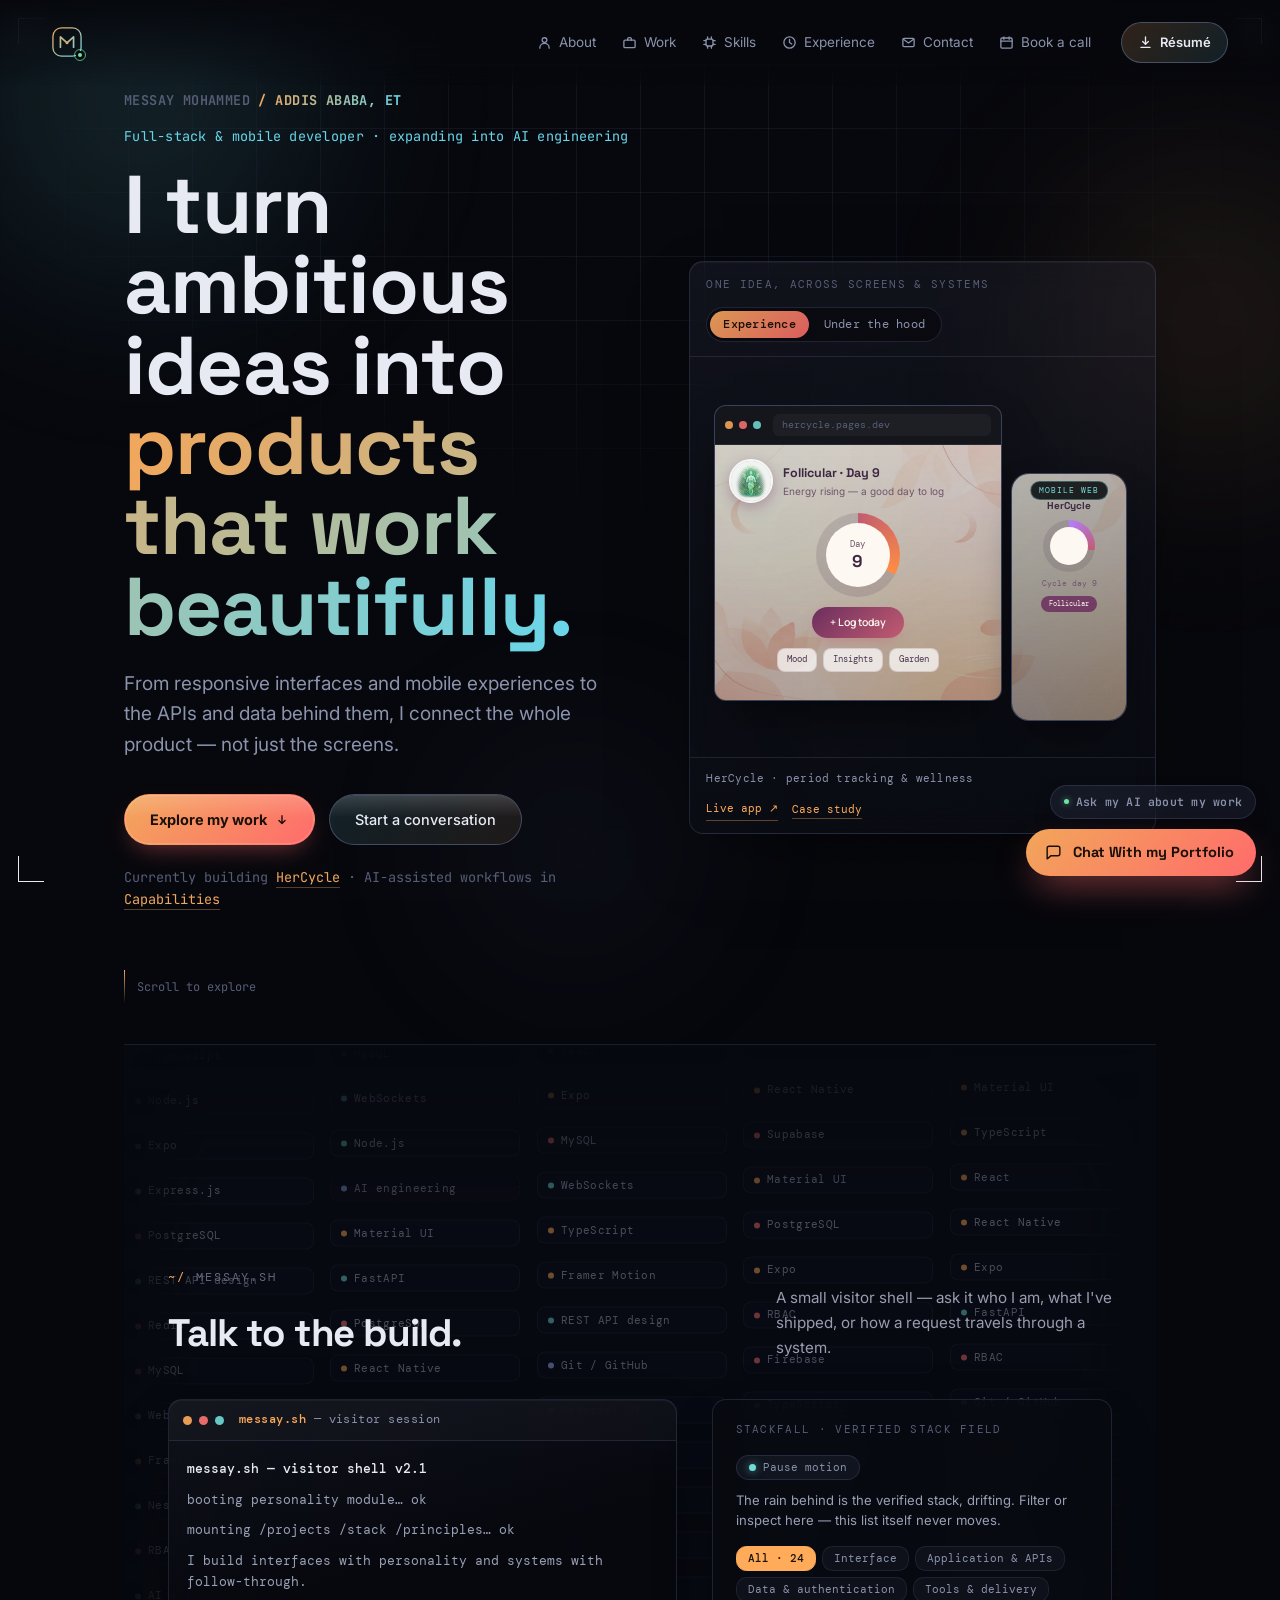
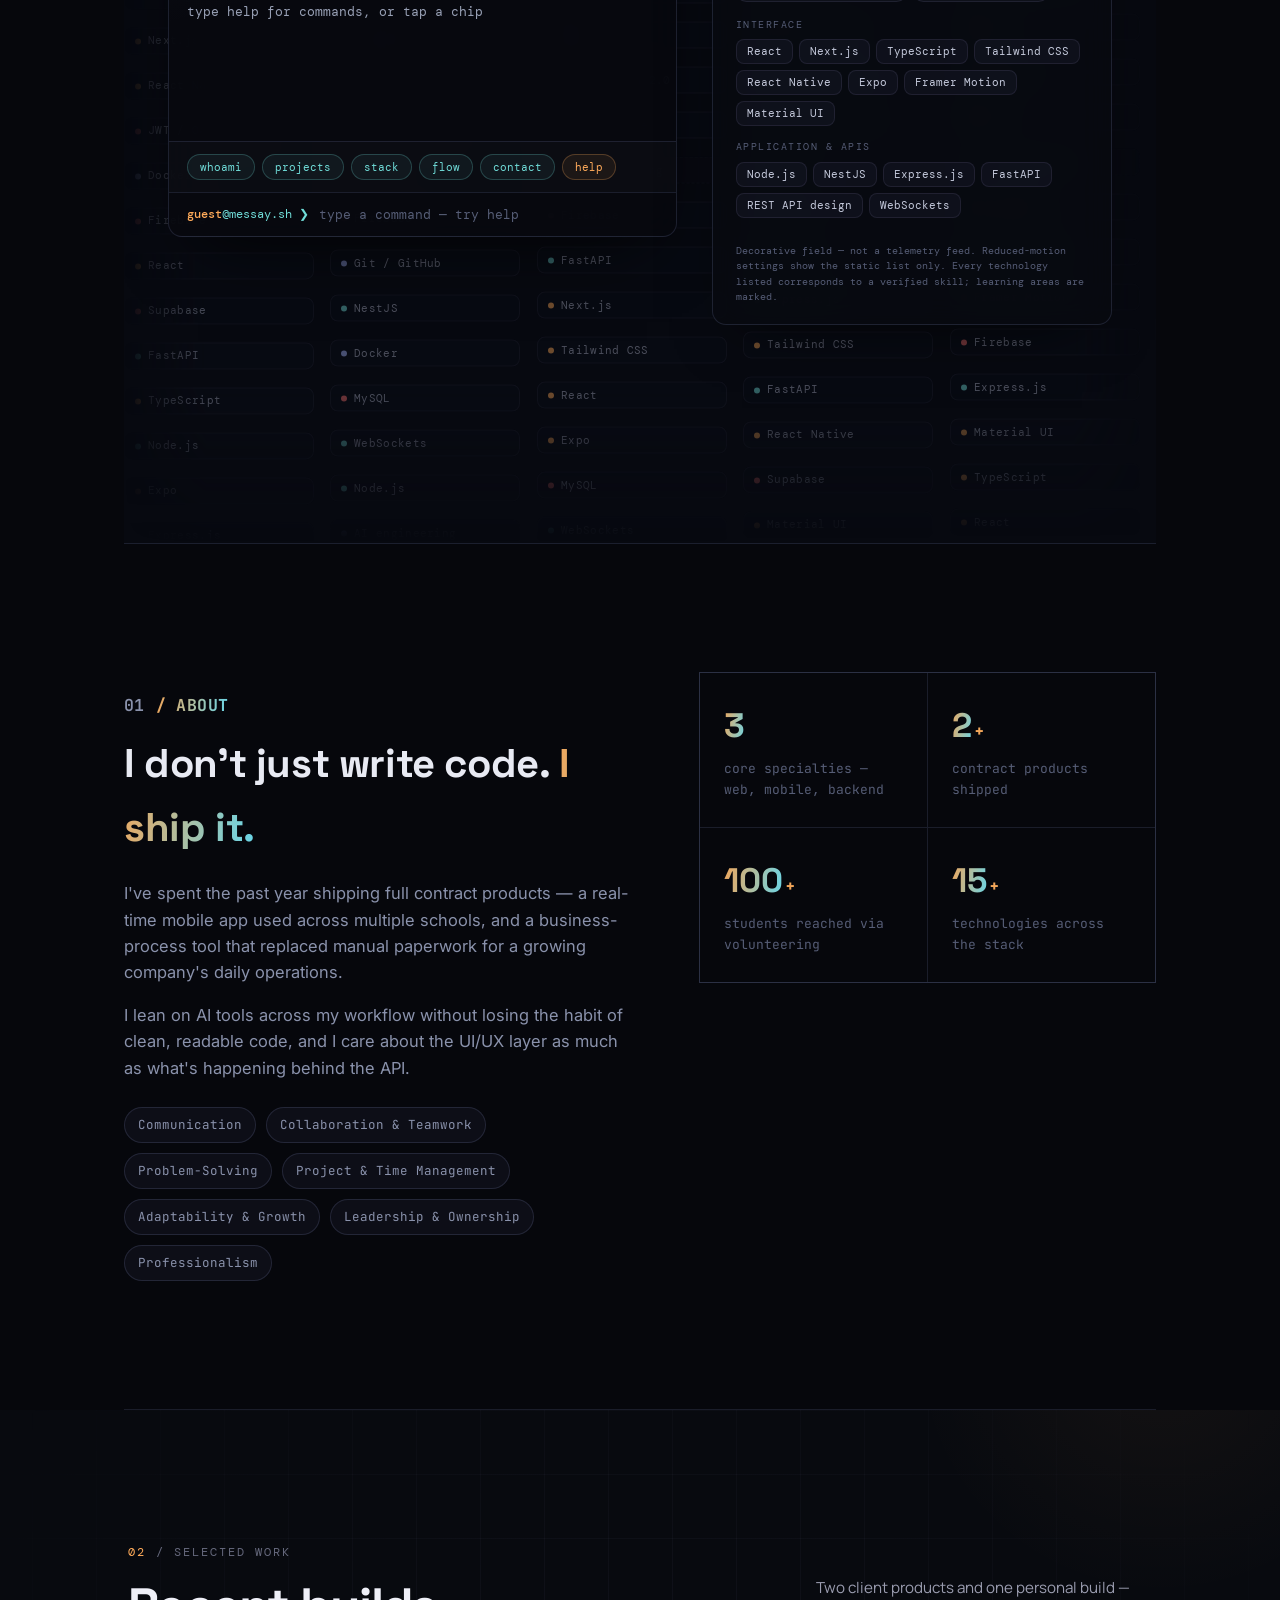
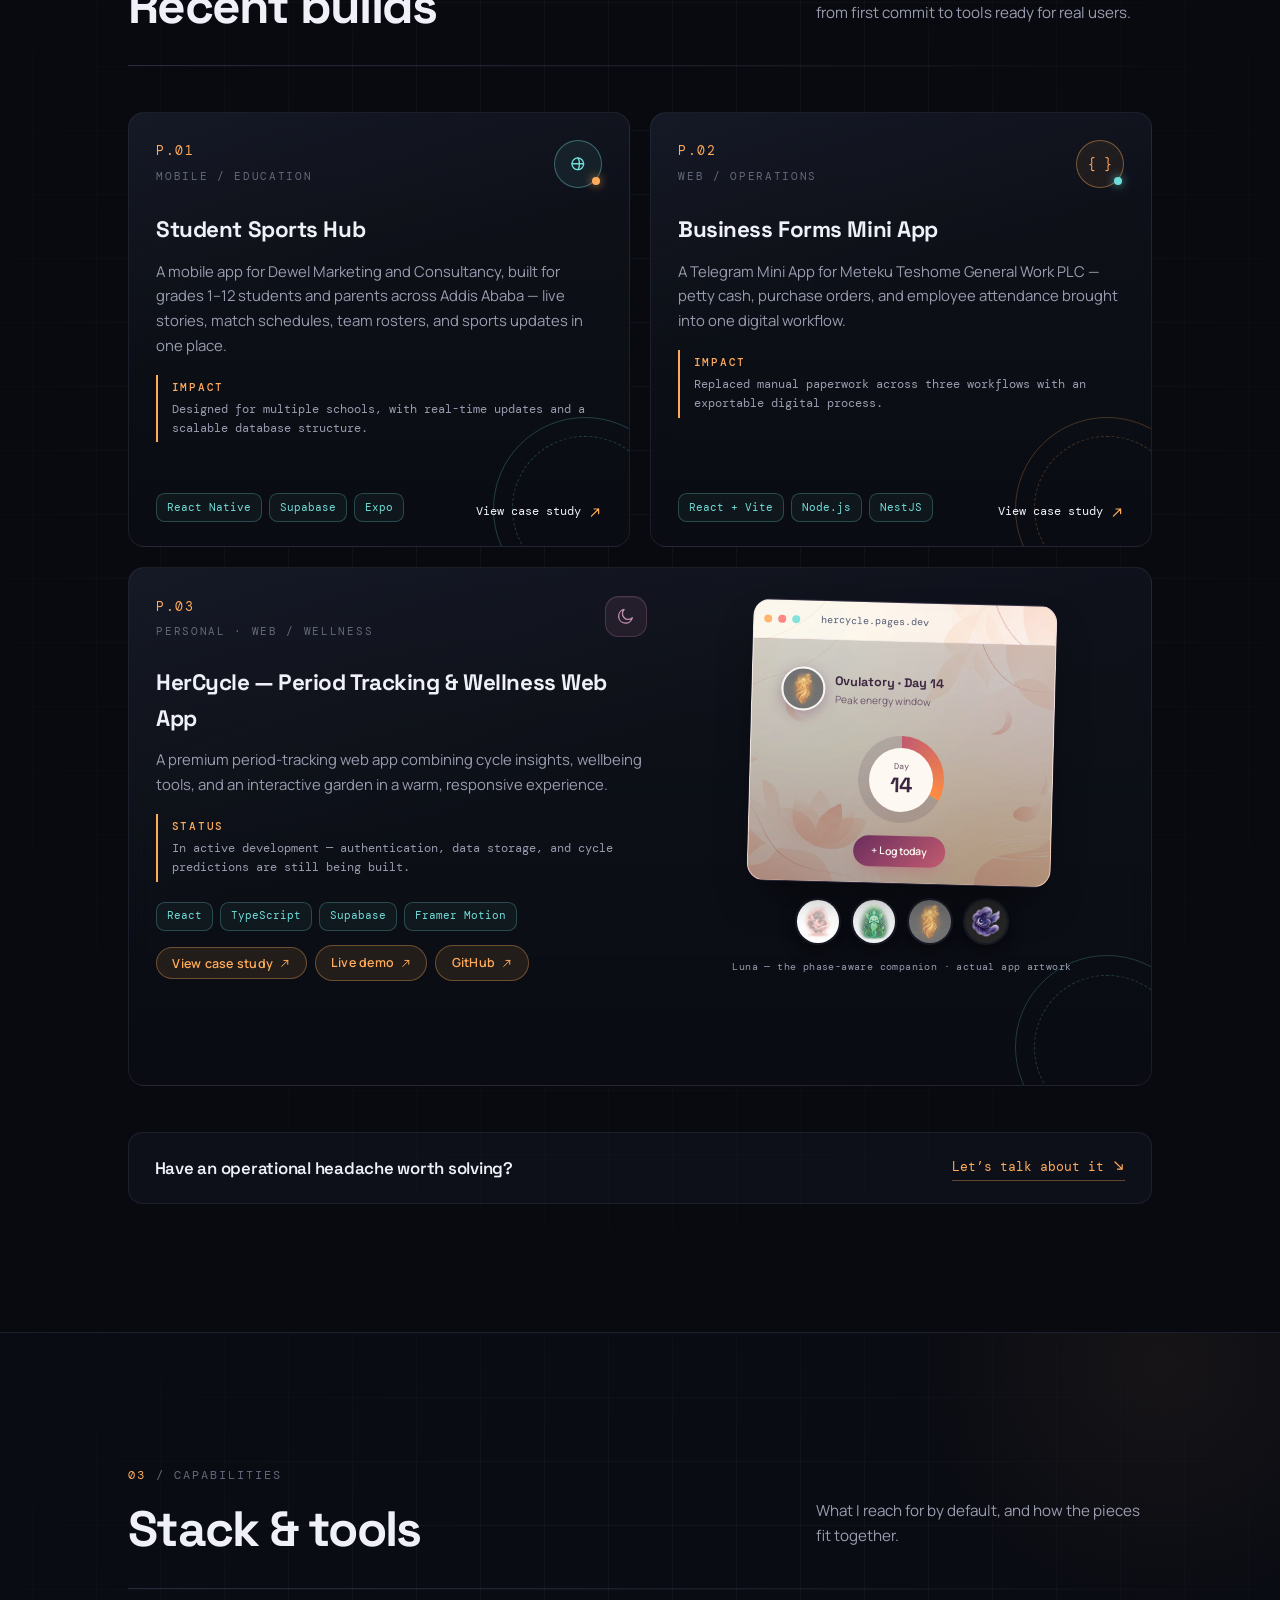
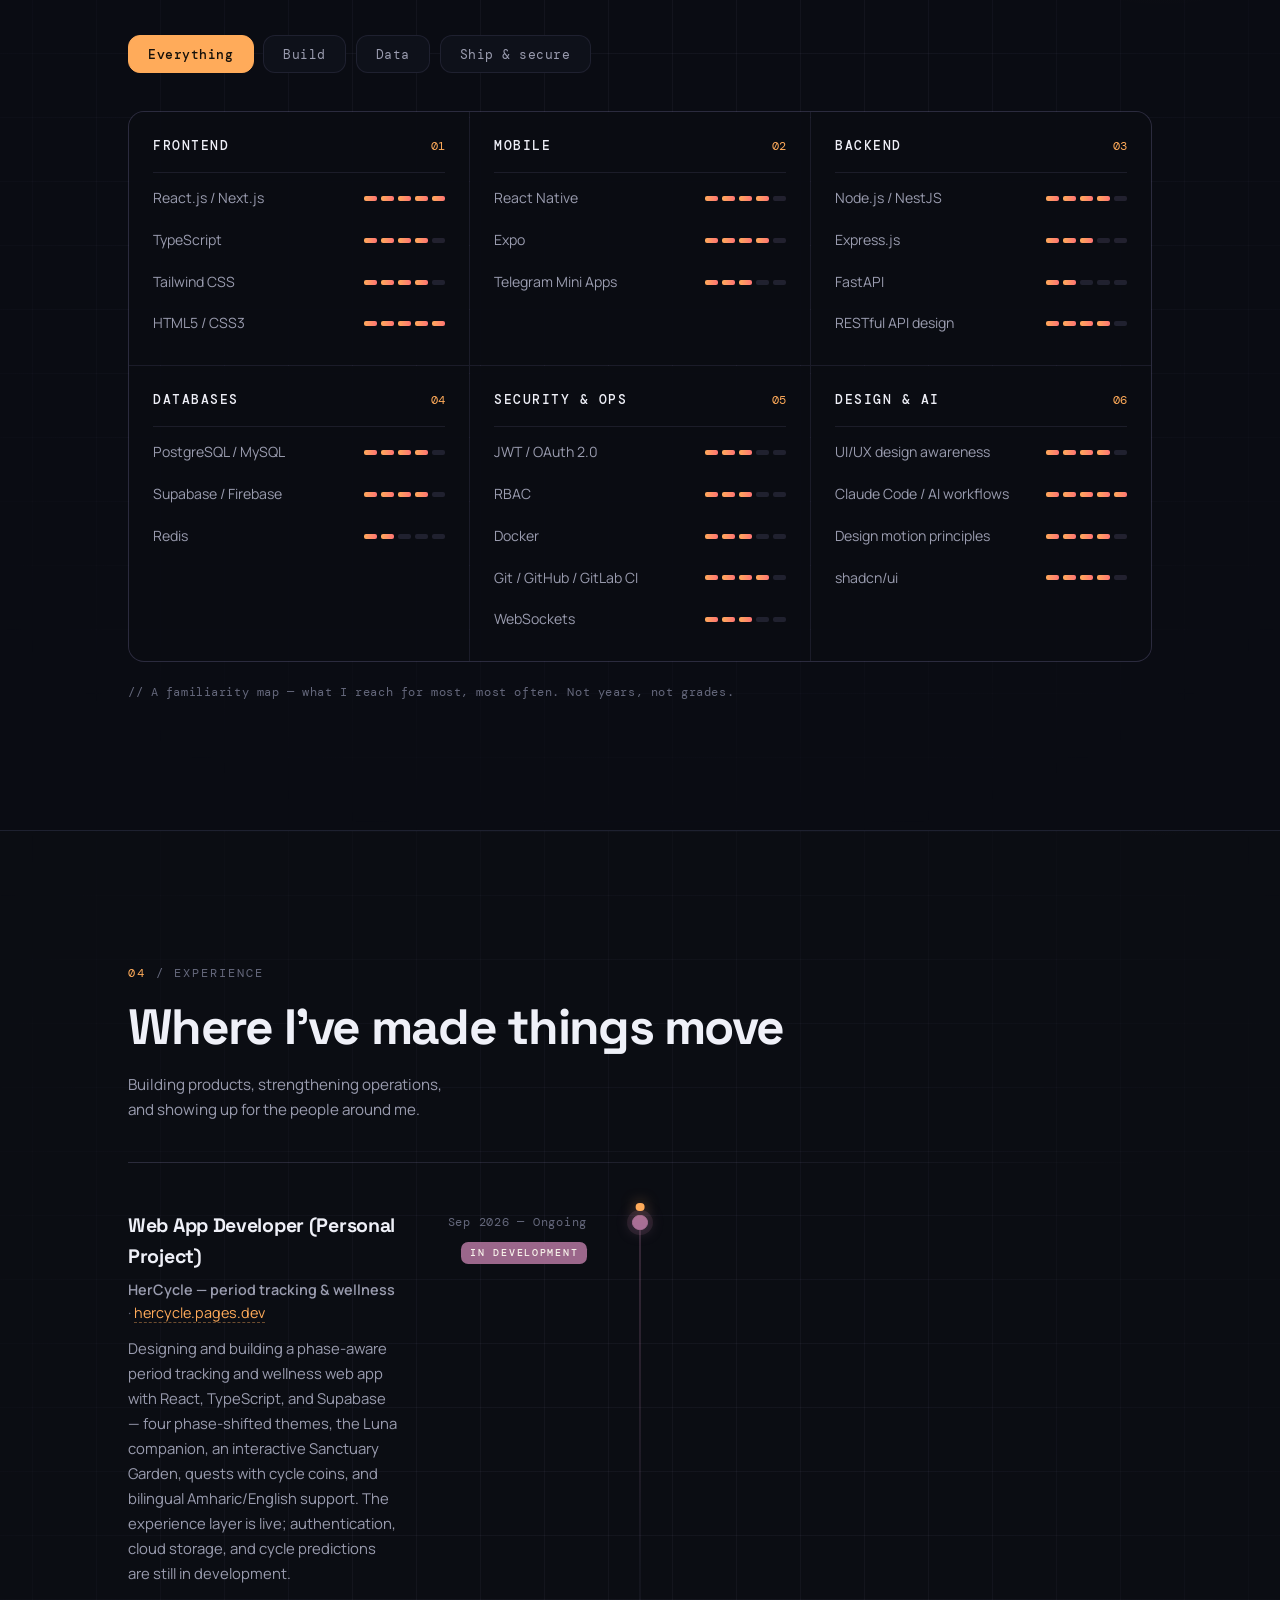
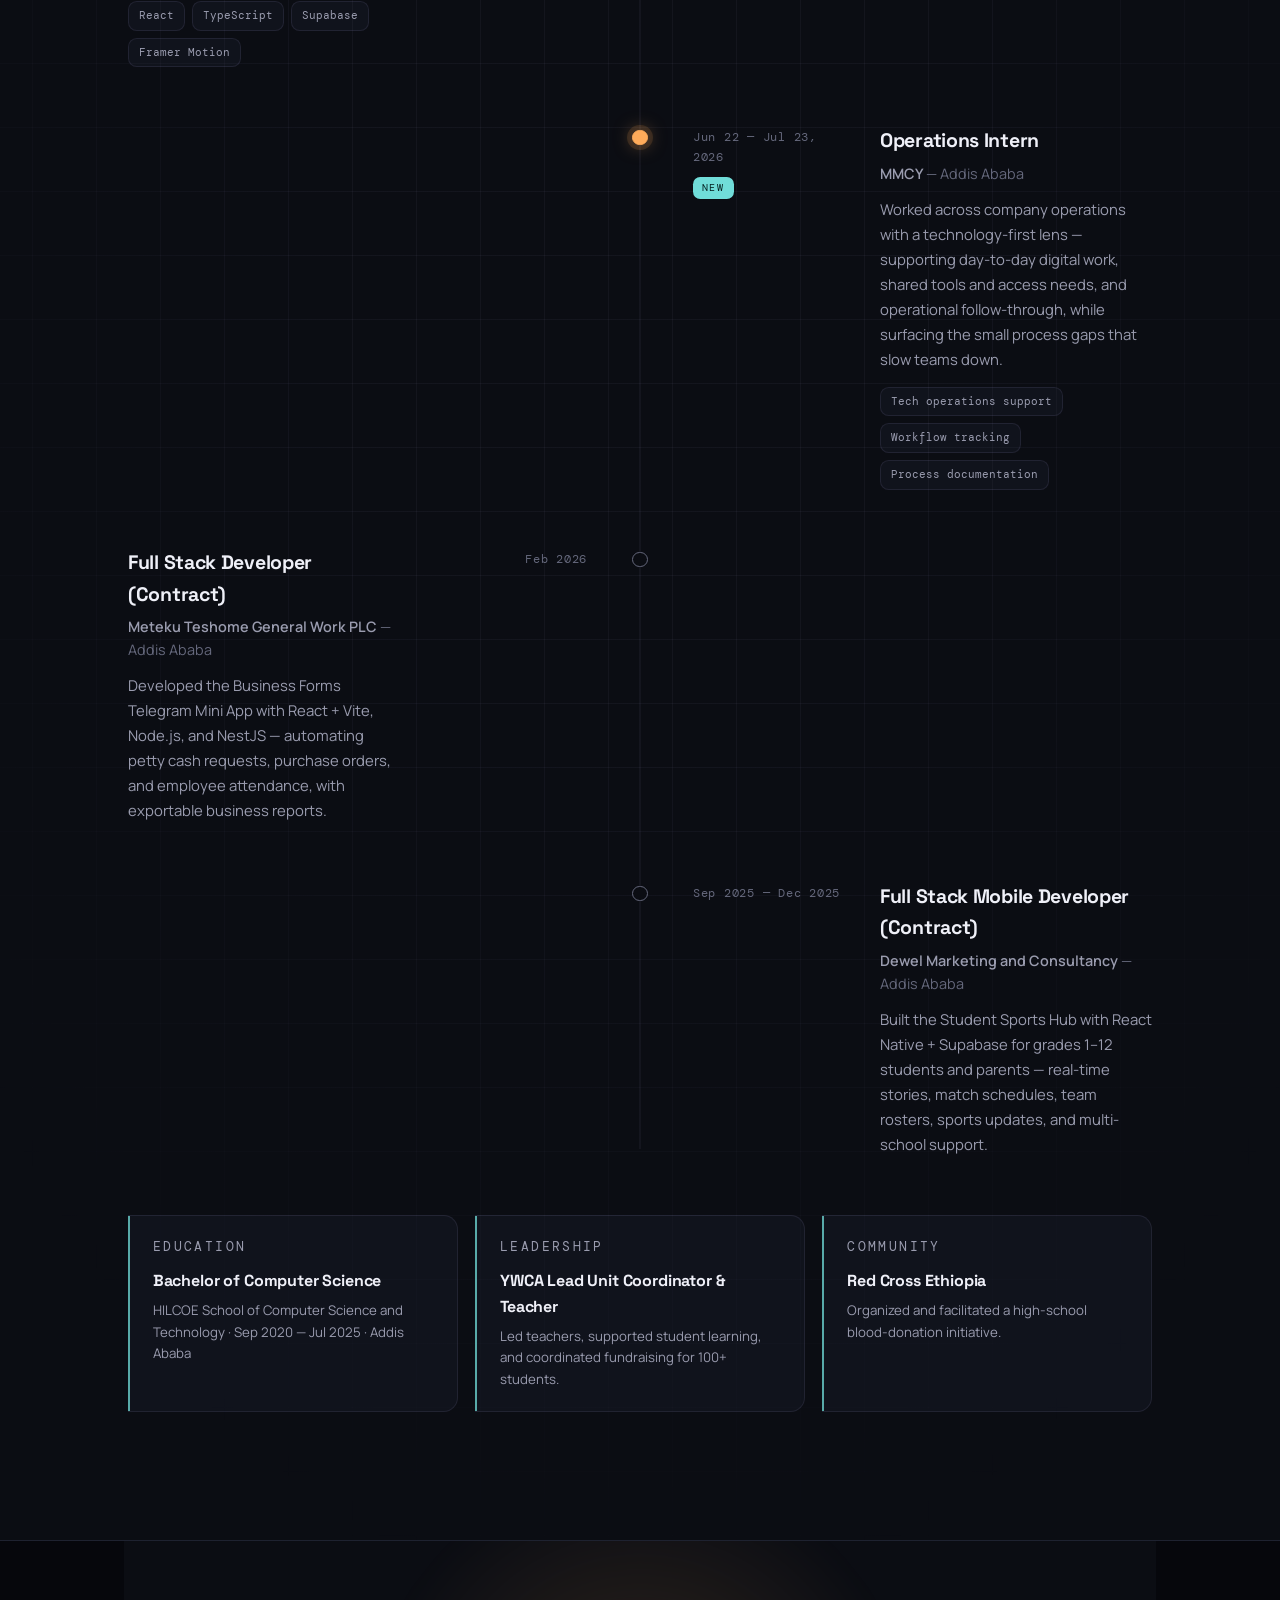
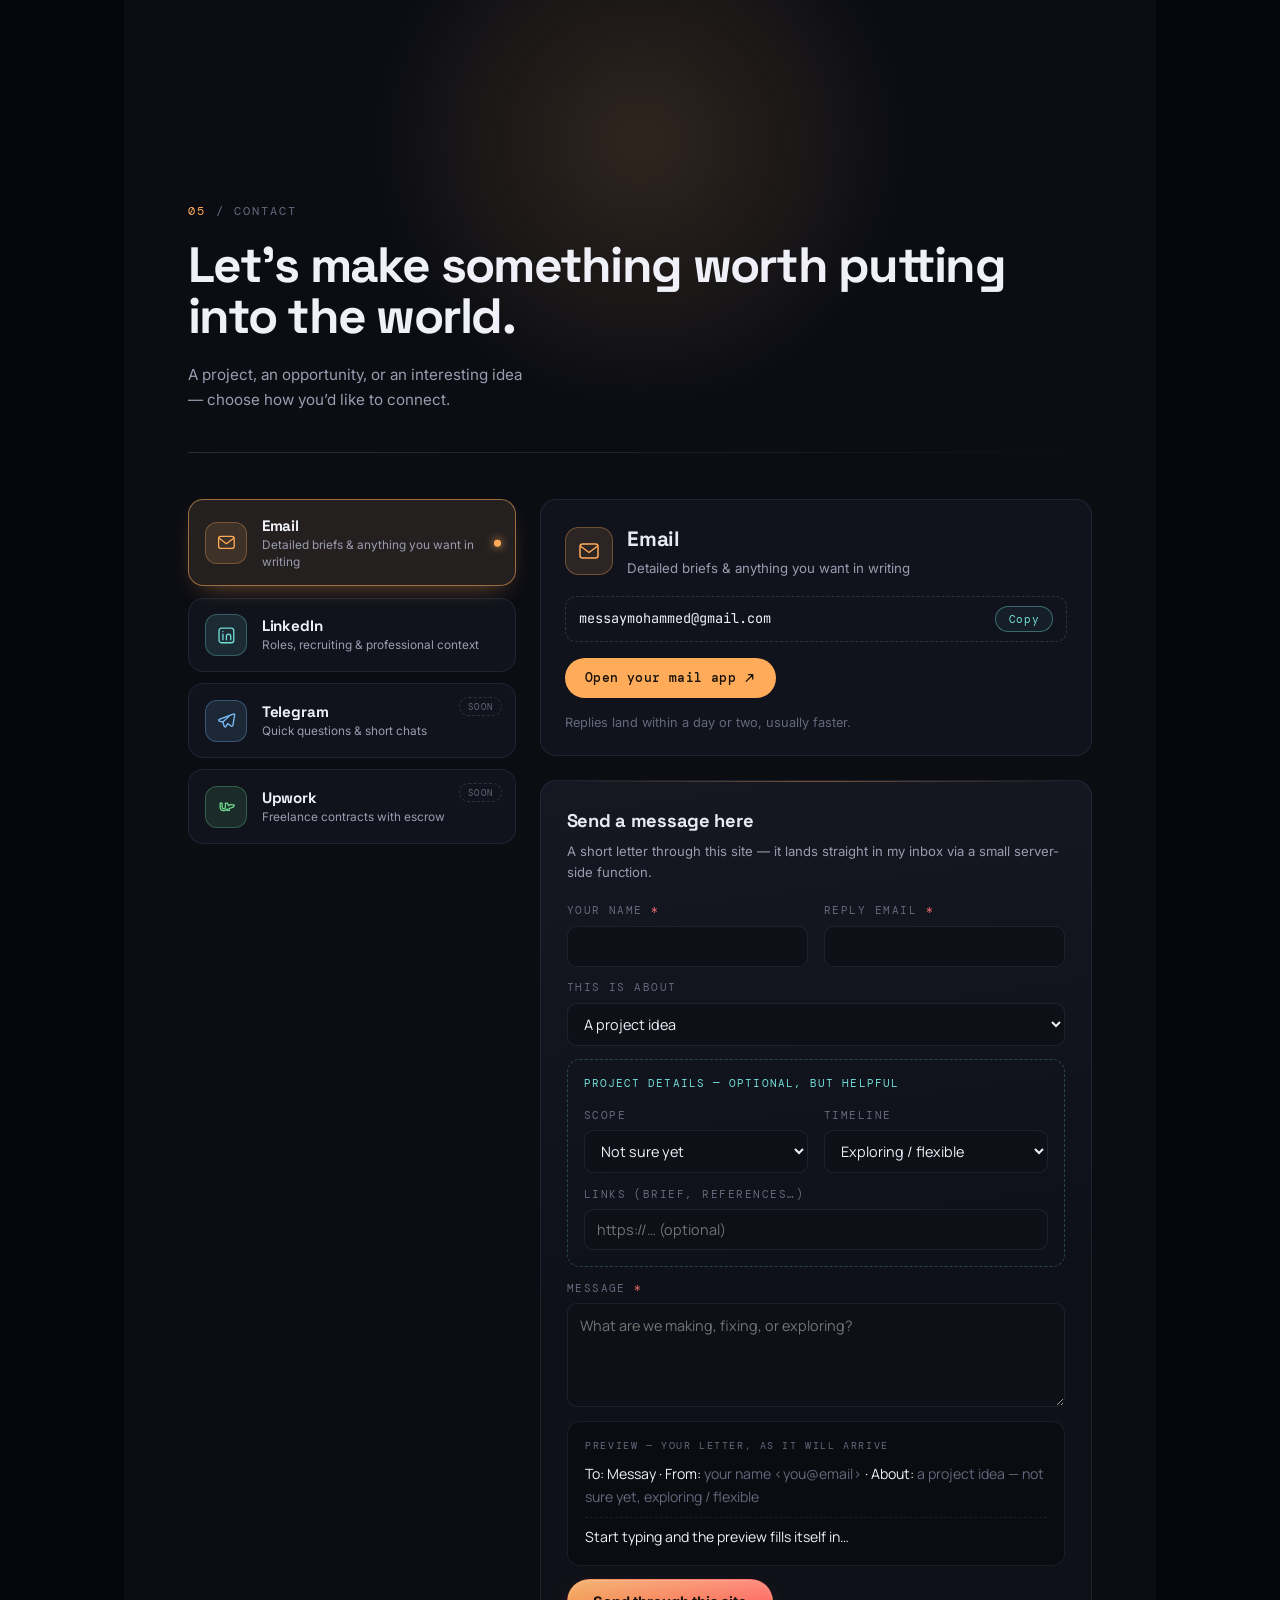
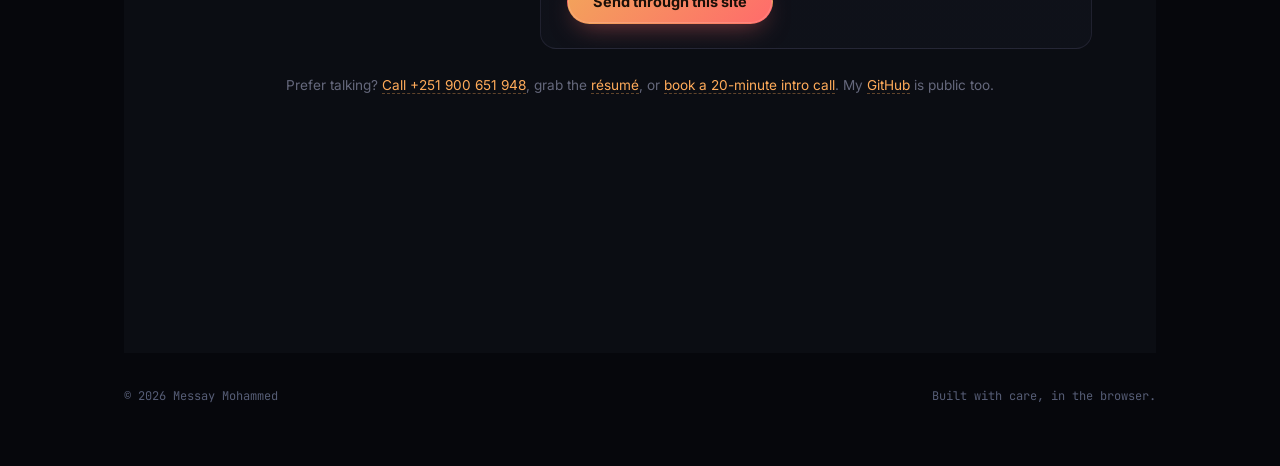
==== commit 95dc13ce: "Rebuild portfolio: AI-ready chat backend, Connection Studio, messay.sh console, Stackfall field, Her" ====
--- a/index.html
+++ b/index.html
@@ -1,165 +1,5057 @@
-<!doctype html>
+<!DOCTYPE html>
 <html lang="en">
-  <head>
-    <meta charset="UTF-8" />
-    <meta name="viewport" content="width=device-width, initial-scale=1.0" />
-    <meta name="description" content="Messay Mohammed — Full Stack & Mobile Developer in Addis Ababa. I build responsive web and mobile products that solve real operational problems." />
-    <meta name="theme-color" content="#080a0f" />
-    <title>Messay Mohammed — Full Stack Developer</title>
-    <link rel="preconnect" href="https://fonts.googleapis.com" />
-    <link rel="preconnect" href="https://fonts.gstatic.com" crossorigin />
-    <link href="https://fonts.googleapis.com/css2?family=DM+Mono:wght@400;500&family=Manrope:wght@400;500;600;700;800&family=Space+Grotesk:wght@500;600;700&display=swap" rel="stylesheet" />
-    <link rel="stylesheet" href="styles.css" />
-  </head>
-  <body>
-    <a class="skip-link" href="#main">Skip to content</a>
-    <div class="page-noise" aria-hidden="true"></div>
-    <div class="progress" aria-hidden="true"><span></span></div>
-
-    <header class="nav-shell" id="top">
-      <a href="#top" class="monogram" aria-label="Messay Mohammed home"><span class="logo-rings" aria-hidden="true"></span><span class="logo-letter">M</span><i aria-hidden="true"></i></a>
-      <nav class="primary-nav" aria-label="Primary navigation">
-        <a href="#about"><span>◌</span> About</a>
-        <a href="#work"><span>▣</span> Work</a>
-        <a href="#skills"><span>✳</span> Skills</a>
-        <a href="#experience"><span>◷</span> Experience</a>
-        <a href="#contact"><span>✉</span> Contact</a>
-      </nav>
-      <div class="nav-actions">
-        <button class="nav-command" aria-label="Open site navigation"><span>⌘</span><em>Menu</em></button>
-        <a class="resume-nav" href="resume.html" target="_blank"><span>↓</span> Résumé</a>
+<head>
+<meta charset="UTF-8">
+<meta name="viewport" content="width=device-width, initial-scale=1.0, viewport-fit=cover">
+<title>Messay Mohammed — Full Stack Developer</title>
+<meta name="description" content="Messay Mohammed — Full-Stack &amp; Mobile Developer in Addis Ababa, Ethiopia. React, Next.js, React Native, Supabase, Node.js, NestJS. Open to full-time roles and contract work.">
+<meta name="theme-color" content="#06070c">
+<meta property="og:type" content="website">
+<meta property="og:title" content="Messay Mohammed — Full Stack Developer">
+<meta property="og:description" content="Full-Stack &amp; Mobile Developer in Addis Ababa, Ethiopia. React, Next.js, React Native, Supabase, Node.js, NestJS.">
+<meta name="twitter:card" content="summary">
+<link rel="icon" href="data:image/svg+xml,%3Csvg xmlns='http://www.w3.org/2000/svg' viewBox='0 0 32 32'%3E%3Crect width='32' height='32' rx='8' fill='%2306070c'/%3E%3Cpath d='M9 22V11l7 6.5L23 11v11' stroke='%23f2a65a' stroke-width='2.1' fill='none' stroke-linecap='round' stroke-linejoin='round'/%3E%3Ccircle cx='16' cy='17.5' r='1.6' fill='%2367d6ea'/%3E%3C/svg%3E">
+<link rel="preconnect" href="https://fonts.googleapis.com">
+<link rel="preconnect" href="https://fonts.gstatic.com" crossorigin>
+<link href="https://fonts.googleapis.com/css2?family=Space+Grotesk:wght@400;500;600;700&family=Inter:wght@400;500;600&family=JetBrains+Mono:wght@400;500&family=Manrope:wght@400;500;600;700&family=DM+Mono:wght@400;500&display=swap" rel="stylesheet">
+<style>
+  :root{
+    --bg: #06070c;
+    --bg-2: #0a0d16;
+    --panel: rgba(148,163,225,0.05);
+    --panel-strong: rgba(148,163,225,0.09);
+    --border: rgba(148,163,225,0.16);
+    --border-strong: rgba(148,163,225,0.34);
+    --text: #e8eaf3;
+    --text-dim: #8a92ac;
+    --text-faint: #565d76;
+    --amber: #f2a65a;
+    --amber-glow: rgba(242,166,90,0.35);
+    --cyan: #67d6ea;
+    --line: rgba(148,163,225,0.14);
+    --radius: 2px;
+  }
+
+  /* Redesigned editorial sections (Work / Capabilities / Experience) palette */
+  :root{
+    --re-text: #eff0f8;
+    --re-mute: #9a9caf;
+    --re-dim: #65687c;
+    --re-warm: #ffab5a;
+    --re-coral: #ff7474;
+    --re-cyan: #70ddd9;
+    --re-grid: rgba(173,166,224,0.055);
+    --re-border: rgba(173,166,224,0.2);
+    --re-border-soft: rgba(173,166,224,0.11);
+    --re-panel: rgba(148,163,225,0.045);
+    --re-ease: cubic-bezier(0.2, 0.65, 0.3, 1);
+  }
+
+  *{ margin:0; padding:0; box-sizing:border-box; }
+
+  html{ scroll-behavior:smooth; scroll-padding-top: 88px; }
+
+  body{
+    background: var(--bg);
+    color: var(--text);
+    font-family: 'Inter', sans-serif;
+    font-size: 16px;
+    line-height: 1.6;
+    -webkit-font-smoothing: antialiased;
+    overflow-x: hidden;
+    position: relative;
+  }
+
+  ::selection{ background: var(--amber); color: #06070c; }
+
+  h1,h2,h3, .display{
+    font-family: 'Space Grotesk', sans-serif;
+    font-weight: 600;
+    letter-spacing: -0.01em;
+  }
+
+  .mono{ font-family: 'JetBrains Mono', monospace; }
+
+  a{ color: inherit; text-decoration: none; }
+
+  :focus-visible{
+    outline: 2px solid var(--amber);
+    outline-offset: 3px;
+  }
+
+  @media (prefers-reduced-motion: reduce){
+    *{ animation-duration: 0.01ms !important; animation-iteration-count: 1 !important; transition-duration: 0.01ms !important; scroll-behavior: auto !important; }
+  }
+
+  .skip-link{
+    position: fixed;
+    top: -60px; left: 18px;
+    z-index: 100;
+    background: var(--amber);
+    color: #14100a;
+    font-weight: 600;
+    font-size: 13px;
+    padding: 10px 16px;
+    border-radius: 4px;
+    transition: top 0.2s;
+  }
+  .skip-link:focus{ top: 18px; }
+
+  .progress-bar{
+    position: fixed;
+    top: 0; left: 0;
+    height: 2px;
+    width: 0%;
+    background: linear-gradient(90deg, var(--amber), var(--cyan));
+    z-index: 60;
+    transition: width 0.08s linear;
+  }
+
+  /* ---------- background grid + glow ---------- */
+  .field{
+    position: fixed;
+    inset: 0;
+    z-index: 0;
+    pointer-events: none;
+    background-image:
+      linear-gradient(var(--line) 1px, transparent 1px),
+      linear-gradient(90deg, var(--line) 1px, transparent 1px);
+    background-size: 64px 64px;
+    -webkit-mask-image: radial-gradient(ellipse 70% 55% at 50% 20%, #000 20%, transparent 75%);
+            mask-image: radial-gradient(ellipse 70% 55% at 50% 20%, #000 20%, transparent 75%);
+    opacity: 0.6;
+  }
+
+  .orb{
+    position: fixed;
+    z-index: 0;
+    border-radius: 50%;
+    filter: blur(90px);
+    pointer-events: none;
+    opacity: 0.55;
+    animation: drift 26s ease-in-out infinite;
+  }
+  .orb-1{
+    width: 520px; height: 520px;
+    top: -160px; left: -120px;
+    background: radial-gradient(circle, rgba(103,214,234,0.35), transparent 70%);
+  }
+  .orb-2{
+    width: 460px; height: 460px;
+    top: 10%; right: -160px;
+    background: radial-gradient(circle, rgba(242,166,90,0.28), transparent 70%);
+    animation-delay: -12s;
+  }
+  .orb-3{
+    width: 380px; height: 380px;
+    bottom: -140px; left: 30%;
+    background: radial-gradient(circle, rgba(148,163,225,0.2), transparent 70%);
+    animation-delay: -19s;
+    opacity: 0.4;
+  }
+  @keyframes drift{
+    0%, 100% { transform: translate(0,0); }
+    50% { transform: translate(30px, 40px); }
+  }
+
+  .grain{
+    position: fixed;
+    inset: 0;
+    z-index: 45;
+    pointer-events: none;
+    opacity: 0.035;
+    mix-blend-mode: overlay;
+    background-image: url("data:image/svg+xml,%3Csvg xmlns='http://www.w3.org/2000/svg' width='120' height='120'%3E%3Cfilter id='n'%3E%3CfeTurbulence type='fractalNoise' baseFrequency='0.9' numOctaves='2' stitchTiles='stitch'/%3E%3C/filter%3E%3Crect width='100%25' height='100%25' filter='url(%23n)'/%3E%3C/svg%3E");
+  }
+
+  /* ---------- HUD frame ---------- */
+  .frame-corner{
+    position: fixed;
+    width: 26px; height: 26px;
+    border-color: var(--border-strong);
+    z-index: 40;
+    pointer-events: none;
+  }
+  .fc-tl{ top: 18px; left: 18px; border-top: 1px solid; border-left: 1px solid; }
+  .fc-tr{ top: 18px; right: 18px; border-top: 1px solid; border-right: 1px solid; }
+  .fc-bl{ bottom: 18px; left: 18px; border-bottom: 1px solid; border-left: 1px solid; }
+  .fc-br{ bottom: 18px; right: 18px; border-bottom: 1px solid; border-right: 1px solid; }
+
+  /* ---------- layout helpers ---------- */
+  .wrap{
+    position: relative;
+    z-index: 1;
+    max-width: 1120px;
+    margin: 0 auto;
+    padding: 0 44px;
+  }
+  section{ padding: 128px 0; border-bottom: 1px solid var(--line); scroll-margin-top: 88px; }
+  section:last-of-type{ border-bottom: none; }
+  .prose{ max-width: 640px; }
+
+  .kicker{
+    font-family: 'JetBrains Mono', monospace;
+    font-size: 13.5px;
+    font-weight: 600;
+    color: var(--text-faint);
+    letter-spacing: 0.03em;
+  }
+  .kicker span{
+    font-weight: 700;
+    background: linear-gradient(100deg, var(--amber), var(--cyan));
+    -webkit-background-clip: text;
+    background-clip: text;
+    color: transparent;
+    -webkit-text-fill-color: transparent;
+  }
+
+  .grad-text{
+    background: linear-gradient(100deg, var(--amber), var(--cyan));
+    -webkit-background-clip: text;
+    background-clip: text;
+    color: transparent;
+    -webkit-text-fill-color: transparent;
+  }
+
+  .num{
+    font-family: 'JetBrains Mono', monospace;
+    color: var(--text-faint);
+    font-size: 13px;
+  }
+
+  /* ---------- nav ---------- */
+  nav{
+    position: fixed;
+    top: 0; left: 0; right: 0;
+    z-index: 50;
+    display: flex;
+    align-items: center;
+    justify-content: space-between;
+    padding: 18px 24px;
+    backdrop-filter: blur(14px);
+    -webkit-backdrop-filter: blur(14px);
+    background: linear-gradient(to bottom, rgba(6,7,12,0.9), rgba(6,7,12,0));
+  }
+  @media (min-width: 640px){
+    nav{ padding: 20px 40px; }
+  }
+  @media (min-width: 1000px){
+    nav{ padding: 22px 52px; }
+  }
+  .brand{
+    display: flex;
+    align-items: center;
+    z-index: 2;
+  }
+  .logo-mark{ position: relative; display: inline-flex; }
+  .logo-mark svg{ display: block; }
+  .logo-pulse{
+    position: absolute;
+    bottom: -2px; right: -2px;
+    width: 8px; height: 8px;
+    border-radius: 50%;
+    background: #6fe3a4;
+    border: 2px solid var(--bg);
+  }
+  .logo-pulse::after{
+    content: "";
+    position: absolute;
+    inset: -4px;
+    border-radius: 50%;
+    border: 1.5px solid #6fe3a4;
+    opacity: 0.7;
+    animation: pulse-ring 2.4s ease-out infinite;
+  }
+  @keyframes pulse-ring{
+    0%{ transform: scale(0.6); opacity: 0.8; }
+    100%{ transform: scale(2); opacity: 0; }
+  }
+  .nav-icon{ width: 15px; height: 15px; flex-shrink: 0; }
+  .btn-icon{ width: 14px; height: 14px; flex-shrink: 0; }
+  .nav-cluster{ display: flex; align-items: center; gap: 30px; }
+  .nav-right{ display: flex; align-items: center; gap: 12px; z-index: 3; }
+  .navlinks{
+    display: flex;
+    gap: 26px;
+    font-size: 13.5px;
+    color: var(--text-dim);
+  }
+  .navlinks a{ display: flex; align-items: center; gap: 7px; transition: color 0.2s; position: relative; }
+  .navlinks a:hover, .navlinks a.active{ color: var(--text); }
+  .navlinks a.active{ color: var(--amber); }
+  .nav-resume{
+    display: flex;
+    align-items: center;
+    gap: 7px;
+    font-size: 13px;
+    font-weight: 600;
+    padding: 9px 16px;
+    border-radius: 999px;
+    background: linear-gradient(135deg, rgba(242,166,90,0.18), rgba(103,214,234,0.12));
+    border: 1px solid var(--border-strong);
+    color: var(--text);
+    white-space: nowrap;
+    transition: border-color 0.2s, transform 0.2s, background 0.2s;
+  }
+  .nav-resume:hover{
+    border-color: var(--amber);
+    transform: translateY(-1px);
+    background: linear-gradient(135deg, rgba(242,166,90,0.28), rgba(103,214,234,0.18));
+  }
+  @media (max-width: 420px){
+    .nav-resume-text{ display: none; }
+    .nav-resume{ padding: 9px 10px; }
+  }
+  .drawer-book-call{ display: none; }
+  .nav-toggle{
+    display: none;
+    flex-direction: column;
+    justify-content: center;
+    gap: 5px;
+    width: 34px; height: 34px;
+    border: 1px solid var(--border);
+    background: var(--panel);
+    border-radius: 4px;
+    cursor: pointer;
+    z-index: 2;
+  }
+  .nav-toggle span{
+    width: 16px; height: 1.5px;
+    background: var(--text);
+    margin: 0 auto;
+    transition: transform 0.25s, opacity 0.25s;
+  }
+  .nav-toggle[aria-expanded="true"] span:nth-child(1){ transform: translateY(6.5px) rotate(45deg); }
+  .nav-toggle[aria-expanded="true"] span:nth-child(2){ opacity: 0; }
+  .nav-toggle[aria-expanded="true"] span:nth-child(3){ transform: translateY(-6.5px) rotate(-45deg); }
+
+  @media (max-width: 900px){
+    .navlinks{
+      position: fixed;
+      top: 0; right: 0;
+      height: 100vh;
+      height: 100svh;
+      width: min(300px, 80vw);
+      flex-direction: column;
+      align-items: flex-start;
+      justify-content: center;
+      gap: 22px;
+      padding: 40px;
+      background: rgba(8,10,18,0.97);
+      backdrop-filter: blur(20px);
+      -webkit-backdrop-filter: blur(20px);
+      border-left: 1px solid var(--border);
+      transform: translateX(100%);
+      transition: transform 0.3s ease;
+      font-size: 17px;
+    }
+    .navlinks.open{ transform: translateX(0); }
+    .navlinks .nav-icon{ width: 18px; height: 18px; }
+    .nav-toggle{ display: flex; }
+    .drawer-book-call{
+      display: flex;
+      align-items: center;
+      gap: 8px;
+      margin-top: 12px;
+      padding: 13px 22px;
+      border-radius: var(--radius);
+      background: linear-gradient(135deg, #f2a65a 0%, #ff6b6b 100%);
+      color: #1a0f08;
+      font-weight: 700;
+      font-size: 15px;
+    }
+  }
+  @media (max-width: 420px){
+    .nav-resume-text{ display: none; }
+  }
+
+  /* ---------- hero ---------- */
+  .hero{
+    min-height: 100vh;
+    min-height: 100svh;
+    display: flex;
+    flex-direction: column;
+    justify-content: center;
+    padding-top: 90px;
+    padding-bottom: 40px;
+    border-bottom: 1px solid var(--line);
+  }
+  .hero-grid{
+    display: grid;
+    grid-template-columns: 1.04fr 0.96fr;
+    gap: 60px;
+    align-items: center;
+  }
+  .hero-grid > *{ min-width: 0; }
+  .hero h1{
+    font-size: clamp(48px, 6.4vw, 92px);
+    font-weight: 700;
+    line-height: 0.98;
+    margin: 18px 0 22px;
+  }
+  .hero-role{
+    font-size: 19px;
+    color: var(--text-dim);
+    max-width: 480px;
+    margin-bottom: 34px;
+  }
+  .cta-row{ display: flex; gap: 14px; margin-top: 6px; flex-wrap: wrap; }
+  .btn{
+    position: relative;
+    font-family: 'Inter', sans-serif;
+    font-size: 14.5px;
+    font-weight: 500;
+    padding: 13px 25px;
+    border-radius: 999px;
+    border: 1px solid transparent;
+    transition: transform 0.2s ease, box-shadow 0.2s ease, border-color 0.2s ease, background 0.2s ease, filter 0.2s ease;
+    display: inline-flex;
+    align-items: center;
+    gap: 8px;
+    overflow: hidden;
+  }
+  .btn::after{
+    content: "";
+    position: absolute;
+    inset: 0;
+    border-radius: inherit;
+    background: linear-gradient(180deg, rgba(255,255,255,0.16), transparent 46%);
+    pointer-events: none;
+  }
+  .btn-primary{
+    background: linear-gradient(135deg, #f2a65a 0%, #ff6b6b 100%);
+    color: #1a0f08;
+    font-weight: 700;
+    box-shadow: 0 10px 26px -10px rgba(255,107,107,0.5), inset 0 0 0 1px rgba(255,255,255,0.14);
+  }
+  .btn-primary:hover{ transform: translateY(-2px); box-shadow: 0 14px 32px -10px rgba(255,107,107,0.62), inset 0 0 0 1px rgba(255,255,255,0.18); filter: brightness(1.05); }
+  .btn-ghost{
+    color: var(--text);
+    border-color: var(--border-strong);
+    background: linear-gradient(135deg, rgba(103,214,234,0.13), rgba(242,166,90,0.09));
+    box-shadow: inset 0 1px 0 rgba(255,255,255,0.05);
+  }
+  .btn-ghost:hover{ transform: translateY(-2px); border-color: var(--cyan); background: linear-gradient(135deg, rgba(103,214,234,0.2), rgba(242,166,90,0.14)); }
+
+  /* ---------- hero product scene ---------- */
+  .hero-sublabel{
+    font-family: 'JetBrains Mono', monospace;
+    font-size: 13.5px;
+    color: var(--cyan);
+    margin-top: 14px;
+    letter-spacing: 0.02em;
+  }
+  .hero-note{
+    margin-top: 22px;
+    font-size: 13.5px;
+    color: var(--text-faint);
+    font-family: 'JetBrains Mono', monospace;
+  }
+  .hero-note a{ color: var(--amber); border-bottom: 1px solid rgba(242,166,90,0.35); padding-bottom: 1px; }
+  .hero-note a:hover{ color: var(--cyan); border-color: rgba(103,214,234,0.45); }
+
+  .hero-scene{
+    position: relative;
+    border: 1px solid var(--border);
+    border-radius: 14px;
+    background: linear-gradient(170deg, rgba(148,163,225,0.07), rgba(10,12,20,0.6));
+    backdrop-filter: blur(14px);
+    -webkit-backdrop-filter: blur(14px);
+    box-shadow: 0 30px 80px -34px rgba(0,0,0,0.75), inset 0 1px 0 rgba(255,255,255,0.04);
+    overflow: hidden;
+  }
+  .scene-head{
+    display: flex;
+    align-items: center;
+    justify-content: space-between;
+    gap: 14px;
+    padding: 14px 16px;
+    border-bottom: 1px solid var(--line);
+    flex-wrap: wrap;
+  }
+  .scene-label{
+    font-family: 'DM Mono', monospace;
+    font-size: 11px;
+    letter-spacing: 0.12em;
+    text-transform: uppercase;
+    color: var(--text-faint);
+  }
+  .scene-toggle{
+    display: inline-flex;
+    background: rgba(5,6,10,0.6);
+    border: 1px solid var(--border);
+    border-radius: 999px;
+    padding: 3px;
+    gap: 2px;
+  }
+  .st-btn{
+    font-family: 'DM Mono', monospace;
+    font-size: 11.5px;
+    letter-spacing: 0.02em;
+    color: var(--text-dim);
+    background: transparent;
+    border: none;
+    border-radius: 999px;
+    padding: 6px 13px;
+    cursor: pointer;
+    transition: color 0.2s, background 0.2s;
+  }
+  .st-btn:hover{ color: var(--text); }
+  .st-btn.active{
+    background: linear-gradient(135deg, rgba(242,166,90,0.9), rgba(255,107,107,0.85));
+    color: #1a0f08;
+    font-weight: 500;
+  }
+  .stage{
+    position: relative;
+    height: 400px;
+    overflow: hidden;
+  }
+  .stage-wires{
+    position: absolute;
+    inset: 0;
+    width: 100%;
+    height: 100%;
+    pointer-events: none;
+    opacity: 0;
+    transition: opacity 0.45s ease;
+  }
+  .stage[data-view="hood"] .stage-wires{ opacity: 1; }
+  .stage-wires path{
+    stroke: var(--cyan);
+    stroke-width: 1.2;
+    stroke-dasharray: 4 5;
+    opacity: 0.55;
+    stroke-dashoffset: 200;
+    transition: stroke-dashoffset 0.8s ease 0.1s;
+  }
+  .stage[data-view="hood"] .stage-wires path{ stroke-dashoffset: 0; }
+
+  .device{
+    position: absolute;
+    border-radius: 12px;
+    border: 1px solid var(--border-strong);
+    background: #0b0d13;
+    box-shadow: 0 22px 50px -20px rgba(0,0,0,0.8);
+    transition: transform 0.55s var(--re-ease), opacity 0.45s ease, filter 0.45s ease;
+    overflow: hidden;
+  }
+  .device.browser{
+    left: 5%;
+    top: 12%;
+    width: 62%;
+    height: 74%;
+  }
+  .device.phone{
+    right: 6%;
+    bottom: 9%;
+    width: 25%;
+    height: 62%;
+    border-radius: 18px;
+  }
+  .stage[data-view="hood"] .device{ opacity: 0.24; filter: saturate(0.6); }
+  .stage[data-view="hood"] .device.browser{ transform: translateX(-6px) scale(0.975); }
+  .stage[data-view="hood"] .device.phone{ transform: translateX(6px) scale(0.975); }
+
+  /* entrance — content stays visible, layers arrive around it */
+  @media (prefers-reduced-motion: no-preference){
+    .device.browser{ animation: layer-in 0.7s var(--re-ease) 0.15s backwards; }
+    .device.phone{ animation: layer-in 0.7s var(--re-ease) 0.3s backwards; }
+  }
+  @keyframes layer-in{ from{ opacity: 0; transform: translateY(14px); } to{ opacity: 1; transform: none; } }
+
+  .browser-bar{
+    display: flex;
+    align-items: center;
+    gap: 6px;
+    padding: 8px 10px;
+    background: rgba(255,255,255,0.03);
+    border-bottom: 1px solid var(--line);
+  }
+  .bb-dot{ width: 8px; height: 8px; border-radius: 50%; flex-shrink: 0; }
+  .bb-dot.d1{ background: var(--re-warm); opacity: 0.85; }
+  .bb-dot.d2{ background: var(--re-coral); opacity: 0.85; }
+  .bb-dot.d3{ background: var(--re-cyan); opacity: 0.85; }
+  .bb-url{
+    flex: 1;
+    margin-left: 6px;
+    font-family: 'DM Mono', monospace;
+    font-size: 10px;
+    color: var(--text-faint);
+    background: rgba(255,255,255,0.04);
+    border-radius: 6px;
+    padding: 3px 9px;
+    white-space: nowrap;
+    overflow: hidden;
+    text-overflow: ellipsis;
+  }
+  .browser-body{
+    height: calc(100% - 33px);
+    background:
+      linear-gradient(rgba(11,13,19,0.18), rgba(11,13,19,0.32)),
+      url('assets/hercycle/theme-background.jpg') center / cover;
+    padding: 14px;
+    display: flex;
+    flex-direction: column;
+    gap: 10px;
+  }
+  .hc-top{ display: flex; align-items: center; gap: 10px; }
+  .hc-luna{
+    width: 44px; height: 44px;
+    border-radius: 50%;
+    object-fit: cover;
+    border: 2px solid rgba(255,255,255,0.85);
+    box-shadow: 0 4px 14px rgba(107,45,93,0.35);
+    flex-shrink: 0;
+  }
+  .hc-phase{
+    font-family: 'Space Grotesk', sans-serif;
+    font-size: 12.5px;
+    font-weight: 700;
+    color: #3d2740;
+  }
+  .hc-sub{ font-size: 10px; color: #6d5469; }
+  .hc-ring{
+    align-self: center;
+    width: 84px; height: 84px;
+    border-radius: 50%;
+    background: conic-gradient(#c15b70 0deg, #ff8c42 118deg, rgba(61,39,64,0.14) 118deg 360deg);
+    display: flex; align-items: center; justify-content: center;
+    flex-shrink: 0;
+  }
+  .hc-ring span{
+    width: 64px; height: 64px;
+    border-radius: 50%;
+    background: #fdf8f1;
+    display: flex; flex-direction: column;
+    align-items: center; justify-content: center;
+    font-size: 8.5px;
+    color: #6d5469;
+    font-family: 'DM Mono', monospace;
+    text-align: center;
+    line-height: 1.3;
+  }
+  .hc-ring b{ font-size: 17px; color: #3d2740; font-family: 'Space Grotesk', sans-serif; }
+  .hc-log{
+    align-self: center;
+    background: linear-gradient(135deg, #6b2d5d, #c15b70);
+    color: #fdf8f1;
+    border: none;
+    border-radius: 999px;
+    padding: 7px 18px;
+    font-size: 10.5px;
+    font-weight: 600;
+    font-family: 'Manrope', sans-serif;
+    box-shadow: 0 6px 16px -6px rgba(193,91,112,0.6);
+  }
+  .hc-cards{ display: flex; gap: 6px; justify-content: center; }
+  .hc-cards span{
+    font-size: 8.5px;
+    font-family: 'DM Mono', monospace;
+    color: #4a3450;
+    background: rgba(255,255,255,0.72);
+    border: 1px solid rgba(107,45,93,0.15);
+    border-radius: 8px;
+    padding: 4px 9px;
+  }
+
+  .phone-tag{
+    position: absolute;
+    top: 7px; left: 50%;
+    transform: translateX(-50%);
+    font-family: 'DM Mono', monospace;
+    font-size: 8px;
+    letter-spacing: 0.12em;
+    text-transform: uppercase;
+    color: var(--re-cyan);
+    background: rgba(5,6,10,0.85);
+    border: 1px solid rgba(112,221,217,0.35);
+    border-radius: 999px;
+    padding: 2px 8px;
+    z-index: 2;
+    white-space: nowrap;
+  }
+  .phone-screen{
+    height: 100%;
+    padding: 24px 8px 10px;
+    background:
+      linear-gradient(rgba(11,13,19,0.3), rgba(11,13,19,0.5)),
+      url('assets/hercycle/theme-background.jpg') center / cover;
+    display: flex;
+    flex-direction: column;
+    align-items: center;
+    gap: 6px;
+  }
+  .ps-title{ font-family: 'Space Grotesk', sans-serif; font-size: 10px; font-weight: 700; color: #3d2740; }
+  .ps-ring{
+    width: 52px; height: 52px; border-radius: 50%;
+    background: conic-gradient(#b37dff 0deg, #c15b70 100deg, rgba(61,39,64,0.14) 100deg 360deg);
+    display: flex; align-items: center; justify-content: center;
+  }
+  .ps-ring::after{ content: ""; width: 38px; height: 38px; border-radius: 50%; background: #fdf8f1; }
+  .ps-line{ font-size: 7.5px; color: #6d5469; font-family: 'DM Mono', monospace; }
+  .ps-chip{
+    font-size: 7px;
+    color: #fdf8f1;
+    background: rgba(107,45,93,0.85);
+    border-radius: 999px;
+    padding: 2px 8px;
+    font-family: 'DM Mono', monospace;
+  }
+
+  .spec-layer{
+    position: absolute;
+    inset: 0;
+    pointer-events: none;
+    opacity: 0;
+    transition: opacity 0.4s ease;
+  }
+  .stage[data-view="hood"] .spec-layer{ opacity: 1; pointer-events: auto; }
+  .spec-node{
+    position: absolute;
+    font-family: 'DM Mono', monospace;
+    font-size: 9.5px;
+    letter-spacing: 0.02em;
+    color: var(--re-cyan);
+    background: rgba(8,10,15,0.92);
+    border: 1px solid rgba(112,221,217,0.35);
+    border-radius: 8px;
+    padding: 6px 10px;
+    box-shadow: 0 10px 24px -12px rgba(0,0,0,0.7);
+    opacity: 0;
+    transform: translateY(8px);
+    transition: opacity 0.4s ease, transform 0.5s var(--re-ease);
+    max-width: 46%;
+  }
+  .spec-node em{ color: var(--re-warm); font-style: normal; }
+  .stage[data-view="hood"] .spec-node{ opacity: 1; transform: none; }
+  .stage[data-view="hood"] .spec-node:nth-child(2){ transition-delay: 0.06s; }
+  .stage[data-view="hood"] .spec-node:nth-child(3){ transition-delay: 0.12s; }
+  .stage[data-view="hood"] .spec-node:nth-child(4){ transition-delay: 0.18s; }
+  .n-client{ left: 5%; top: 7%; }
+  .n-ui{ right: 4%; top: 24%; }
+  .n-lang{ left: 7%; bottom: 10%; }
+  .n-auth{ right: 4%; bottom: 16%; }
+  .spec-caption{
+    position: absolute;
+    left: 50%;
+    bottom: 8px;
+    transform: translateX(-50%);
+    font-family: 'DM Mono', monospace;
+    font-size: 9px;
+    color: var(--text-faint);
+    white-space: nowrap;
+    opacity: 0;
+    transition: opacity 0.4s ease 0.2s;
+  }
+  .stage[data-view="hood"] .spec-caption{ opacity: 1; }
+
+  .scene-foot{
+    display: flex;
+    align-items: center;
+    justify-content: space-between;
+    gap: 12px;
+    flex-wrap: wrap;
+    padding: 12px 16px;
+    border-top: 1px solid var(--line);
+  }
+  .scene-project{
+    font-family: 'DM Mono', monospace;
+    font-size: 11px;
+    color: var(--text-dim);
+    letter-spacing: 0.02em;
+  }
+  .scene-links{ display: flex; gap: 14px; align-items: center; }
+  .scene-links a, .scene-cs{
+    font-family: 'DM Mono', monospace;
+    font-size: 11px;
+    color: var(--re-warm);
+    background: none;
+    border: none;
+    padding: 0 0 2px;
+    border-bottom: 1px solid rgba(255,171,90,0.35);
+    cursor: pointer;
+    transition: color 0.2s, border-color 0.2s;
+  }
+  .scene-links a:hover, .scene-cs:hover{ color: var(--re-coral); border-color: rgba(255,116,116,0.5); }
+
+  .scroll-cue{
+    margin-top: 60px;
+    display: flex;
+    align-items: center;
+    gap: 12px;
+    color: var(--text-faint);
+    font-family: 'JetBrains Mono', monospace;
+    font-size: 12px;
+  }
+  .scroll-cue .bar{
+    width: 1px; height: 34px;
+    background: linear-gradient(to bottom, var(--amber), transparent);
+  }
+
+  @media (max-width: 1100px){
+    .hero-grid{ grid-template-columns: 1fr; gap: 44px; align-items: stretch; }
+    .stage{ height: 430px; }
+  }
+  @media (max-width: 640px){
+    .stage{ height: 380px; }
+    .device.browser{ left: 4%; width: 70%; height: 70%; }
+    .device.phone{ right: 4%; width: 29%; height: 56%; }
+  }
+  @media (max-width: 480px){
+    .hero-role{ font-size: 17px; }
+    .cta-row{ gap: 10px; }
+    .btn{ padding: 12px 20px; font-size: 14px; }
+    .stage{ height: 330px; }
+    .spec-node{ font-size: 8.5px; max-width: 52%; }
+  }
+
+  /* ---------- console + stackfall ---------- */
+  .console-section{
+    position: relative;
+    border-bottom: 1px solid var(--line);
+    overflow: hidden;
+    background: #070910;
+  }
+  .console-inner{
+    position: relative;
+    z-index: 2;
+    max-width: 1120px;
+    margin: 0 auto;
+    padding: clamp(3.5rem, 7vw, 6rem) 44px;
+  }
+  .console-head{
+    display: flex;
+    justify-content: space-between;
+    align-items: flex-end;
+    gap: 1.5rem 2.5rem;
+    flex-wrap: wrap;
+    margin-bottom: 2.2rem;
+  }
+  .console-head h2{
+    font-family: 'Space Grotesk', sans-serif;
+    font-weight: 700;
+    letter-spacing: -0.03em;
+    font-size: clamp(1.8rem, 3vw, 2.4rem);
+    margin-top: 0.85rem;
+    color: var(--text);
+  }
+  .console-head .re-desc{ padding-bottom: 0.2rem; }
+  .console-grid{
+    display: grid;
+    grid-template-columns: 1.12fr 0.88fr;
+    gap: 2.2rem;
+    align-items: start;
+  }
+
+  /* the shell window */
+  .csl{
+    border: 1px solid var(--border);
+    border-radius: 14px;
+    background:
+      linear-gradient(165deg, rgba(148,163,225,0.06), transparent 40%),
+      rgba(7,9,15,0.86);
+    backdrop-filter: blur(18px);
+    -webkit-backdrop-filter: blur(18px);
+    box-shadow: 0 30px 70px -30px rgba(0,0,0,0.8), inset 0 1px 0 rgba(255,255,255,0.045);
+    overflow: hidden;
+    display: flex;
+    flex-direction: column;
+  }
+  .csl-bar{
+    display: flex;
+    align-items: center;
+    gap: 7px;
+    padding: 11px 14px;
+    border-bottom: 1px solid var(--line);
+    background: rgba(255,255,255,0.02);
+  }
+  .csl-dot{ width: 9px; height: 9px; border-radius: 50%; flex-shrink: 0; opacity: 0.9; }
+  .csl-dot.d1{ background: var(--re-warm); }
+  .csl-dot.d2{ background: var(--re-coral); }
+  .csl-dot.d3{ background: var(--re-cyan); }
+  .csl-title{
+    flex: 1;
+    margin-left: 8px;
+    font-family: 'DM Mono', monospace;
+    font-size: 11.5px;
+    color: var(--text-dim);
+    letter-spacing: 0.04em;
+  }
+  .csl-title b{ color: var(--re-warm); font-weight: 500; }
+  .csl-log{
+    padding: 18px 18px 14px;
+    font-family: 'DM Mono', monospace;
+    font-size: 12.5px;
+    line-height: 1.65;
+    color: #d9dcea;
+    min-height: 300px;
+    max-height: 380px;
+    overflow-y: auto;
+    scrollbar-width: thin;
+    scrollbar-color: var(--border-strong) transparent;
+  }
+  .csl-log::-webkit-scrollbar{ width: 6px; }
+  .csl-log::-webkit-scrollbar-thumb{ background: var(--border-strong); border-radius: 3px; }
+  .csl-row{ margin-bottom: 10px; white-space: pre-wrap; word-break: break-word; }
+  .csl-row .ps1{ color: var(--re-cyan); }
+  .csl-row.cmd-echo{ color: #f2f4fb; }
+  .csl-row.out{ color: #98a0b5; }
+  .csl-row.out b, .csl-row.out strong{ color: var(--re-warm); font-weight: 500; }
+  .csl-row .accent{ color: var(--re-cyan); }
+  .csl-row .warm{ color: var(--re-warm); }
+  .csl-row .dim{ color: #565d76; }
+  .csl-row.banner{ color: #e8eaf3; font-weight: 500; }
+  .csl-open{
+    display: inline-block;
+    margin-left: 8px;
+    font-family: 'DM Mono', monospace;
+    font-size: 10.5px;
+    color: var(--re-warm);
+    background: none;
+    border: none;
+    border-bottom: 1px solid rgba(255,171,90,0.4);
+    padding: 0 0 1px;
+    cursor: pointer;
+  }
+  .csl-open:hover{ color: var(--re-coral); }
+  .csl-flow{
+    display: flex;
+    flex-wrap: wrap;
+    align-items: center;
+    gap: 6px;
+    margin: 4px 0 10px;
+  }
+  .csl-flow .step{
+    font-size: 10.5px;
+    color: #d9dcea;
+    border: 1px solid var(--border);
+    background: rgba(148,163,225,0.06);
+    border-radius: 7px;
+    padding: 4px 9px;
+  }
+  .csl-flow .arrow{ color: var(--re-warm); font-size: 11px; }
+  .csl-note{ font-size: 10px; color: #565d76; display: block; margin-bottom: 10px; }
+  .csl-chips{
+    display: flex;
+    flex-wrap: wrap;
+    gap: 7px;
+    padding: 12px 18px;
+    border-top: 1px solid var(--line);
+    background: rgba(255,255,255,0.015);
+  }
+  .csl-chip{
+    font-family: 'DM Mono', monospace;
+    font-size: 11px;
+    color: var(--re-cyan);
+    background: rgba(112,221,217,0.06);
+    border: 1px solid rgba(112,221,217,0.24);
+    border-radius: 999px;
+    padding: 5px 12px;
+    cursor: pointer;
+    transition: background 0.2s, color 0.2s, transform 0.15s, border-color 0.2s;
+  }
+  .csl-chip:hover{ background: rgba(112,221,217,0.14); transform: translateY(-1px); }
+  .csl-chip:active{ transform: translateY(0); }
+  .csl-chip.warn{
+    color: var(--re-warm);
+    background: rgba(255,171,90,0.07);
+    border-color: rgba(255,171,90,0.26);
+  }
+  .csl-chip.warn:hover{ background: rgba(255,171,90,0.15); }
+  .csl-input-row{
+    display: flex;
+    align-items: center;
+    gap: 10px;
+    padding: 12px 18px;
+    border-top: 1px solid var(--line);
+  }
+  .csl-ps1{
+    font-family: 'DM Mono', monospace;
+    font-size: 12px;
+    color: var(--re-cyan);
+    white-space: nowrap;
+  }
+  .csl-ps1 b{ color: var(--re-warm); font-weight: 500; }
+  .csl-input-row input{
+    flex: 1;
+    min-width: 0;
+    background: transparent;
+    border: none;
+    outline: none;
+    color: #f2f4fb;
+    font-family: 'DM Mono', monospace;
+    font-size: 12.5px;
+    caret-color: var(--re-warm);
+  }
+  .csl-input-row input::placeholder{ color: #565d76; }
+  .csl-input-row:focus-within{ box-shadow: inset 0 -1px 0 var(--re-warm); }
+  .csl-noscript{ padding: 18px; font-family: 'DM Mono', monospace; font-size: 12px; color: #98a0b5; }
+
+  /* stackfall rain field */
+  .rain{
+    position: absolute;
+    inset: 0;
+    z-index: 1;
+    display: flex;
+    justify-content: space-between;
+    pointer-events: none;
+    opacity: 0.55;
+    -webkit-mask-image: linear-gradient(to bottom, transparent, #000 14%, #000 86%, transparent),
+                        linear-gradient(to right, transparent, #000 8%, #000 92%, transparent);
+            mask-image: linear-gradient(to bottom, transparent, #000 14%, #000 86%, transparent),
+                        linear-gradient(to right, transparent, #000 8%, #000 92%, transparent);
+    -webkit-mask-composite: source-in;
+            mask-composite: intersect;
+  }
+  .rain-col{
+    position: relative;
+    flex: 0 0 auto;
+    width: 108px;
+    overflow: hidden;
+  }
+  .rain-strip{
+    position: absolute;
+    top: 0; left: 0;
+    width: 100%;
+    display: flex;
+    flex-direction: column;
+    gap: 18px;
+    will-change: transform;
+  }
+  .rain-chip{
+    display: flex;
+    align-items: center;
+    gap: 7px;
+    font-family: 'DM Mono', monospace;
+    font-size: 10.5px;
+    letter-spacing: 0.03em;
+    color: #aab0c6;
+    background: rgba(13,16,25,0.82);
+    border: 1px solid var(--border-soft, rgba(173,166,224,0.11));
+    border-radius: 8px;
+    padding: 6px 10px;
+    white-space: nowrap;
+    opacity: 0.75;
+    transition: opacity 0.3s ease, border-color 0.3s ease, box-shadow 0.3s ease, background 0.3s ease;
+  }
+  .rain-chip .cdot{
+    width: 6px; height: 6px;
+    border-radius: 50%;
+    background: var(--catc, #9a9caf);
+    flex-shrink: 0;
+  }
+  .rain-chip.lit{
+    opacity: 1;
+    color: #f2f4fb;
+    border-color: var(--catc, var(--re-cyan));
+    box-shadow: 0 0 18px -4px var(--catc, var(--re-cyan));
+    background: rgba(20,24,36,0.95);
+  }
+  .console-section.inspecting .rain-chip:not(.lit){ opacity: 0.25; }
+  .console-section.paused .rain-strip{ animation-play-state: paused; }
+  .console-section.paused .rain{ opacity: 0.32; }
+  .rain-chip{ pointer-events: auto; cursor: pointer; }
+  .rain-chip.learn{ border-style: dashed; opacity: 0.6; }
+  .rain-strip.static-strip{ bottom: 0; height: 100%; justify-content: space-evenly; padding: 12px 0; }
+  .sf-group{ flex: 0 0 100%; margin-bottom: 0.5rem; }
+  .sf-group:last-child{ margin-bottom: 0; }
+  .sf-group-label{
+    font-family: 'DM Mono', monospace;
+    font-size: 9.5px;
+    letter-spacing: 0.16em;
+    text-transform: uppercase;
+    color: var(--text-faint);
+    margin: 0 0 6px;
+  }
+  .sf-row{ display: flex; flex-wrap: wrap; gap: 6px; }
+  .sf-none{ font-family: 'DM Mono', monospace; font-size: 10px; color: var(--text-faint); }
+  @media (prefers-reduced-motion: reduce){
+    .rain{ opacity: 0.42; }
+  }
+
+  /* stackfall control panel */
+  .stackfall{
+    border: 1px solid var(--border);
+    border-radius: 14px;
+    background: rgba(8,10,17,0.82);
+    backdrop-filter: blur(16px);
+    -webkit-backdrop-filter: blur(16px);
+    padding: 1.35rem 1.4rem 1.2rem;
+    box-shadow: 0 24px 60px -30px rgba(0,0,0,0.75);
+  }
+  .sf-head{
+    display: flex;
+    align-items: center;
+    justify-content: space-between;
+    gap: 1rem;
+    flex-wrap: wrap;
+    margin-bottom: 0.6rem;
+  }
+  .sf-label{
+    font-family: 'DM Mono', monospace;
+    font-size: 11px;
+    letter-spacing: 0.12em;
+    text-transform: uppercase;
+    color: var(--text-faint);
+  }
+  .sf-pause{
+    font-family: 'DM Mono', monospace;
+    font-size: 10.5px;
+    color: var(--text-dim);
+    background: rgba(148,163,225,0.07);
+    border: 1px solid var(--border);
+    border-radius: 999px;
+    padding: 5px 12px;
+    cursor: pointer;
+    transition: color 0.2s, border-color 0.2s;
+    display: inline-flex;
+    align-items: center;
+    gap: 7px;
+  }
+  .sf-pause::before{
+    content: "";
+    width: 7px; height: 7px;
+    border-radius: 50%;
+    background: var(--re-cyan);
+    box-shadow: 0 0 8px rgba(112,221,217,0.7);
+  }
+  .sf-pause[aria-pressed="true"]{ color: var(--re-warm); border-color: rgba(255,171,90,0.4); }
+  .sf-pause[aria-pressed="true"]::before{ background: var(--re-warm); box-shadow: 0 0 8px rgba(255,171,90,0.7); }
+  .sf-pause:hover{ color: var(--text); }
+  .sf-note{
+    font-size: 0.82rem;
+    color: #9aa0b5;
+    line-height: 1.55;
+    margin-bottom: 1rem;
+  }
+  .sf-filters{
+    display: flex;
+    flex-wrap: wrap;
+    gap: 6px;
+    margin-bottom: 1rem;
+  }
+  .sf-filter{
+    font-family: 'DM Mono', monospace;
+    font-size: 10.5px;
+    color: var(--text-dim);
+    background: #0e111a;
+    border: 1px solid var(--border-soft, rgba(173,166,224,0.11));
+    border-radius: 0.65rem;
+    padding: 5px 11px;
+    cursor: pointer;
+    transition: all 0.2s;
+  }
+  .sf-filter:hover{ color: var(--text); border-color: var(--border); }
+  .sf-filter.active{
+    background: var(--re-warm);
+    border-color: var(--re-warm);
+    color: #17110a;
+    font-weight: 500;
+  }
+  .sf-list{
+    display: flex;
+    flex-wrap: wrap;
+    gap: 6px;
+    max-height: 210px;
+    overflow-y: auto;
+    padding-right: 4px;
+    scrollbar-width: thin;
+  }
+  .sf-list::-webkit-scrollbar{ width: 6px; }
+  .sf-list::-webkit-scrollbar-thumb{ background: var(--border-strong); border-radius: 3px; }
+  .sf-tech{
+    display: inline-flex;
+    align-items: center;
+    gap: 6px;
+    font-family: 'DM Mono', monospace;
+    font-size: 10.5px;
+    color: #c3c8da;
+    background: rgba(148,163,225,0.05);
+    border: 1px solid var(--border-soft, rgba(173,166,224,0.11));
+    border-radius: 8px;
+    padding: 5px 10px;
+    cursor: pointer;
+    transition: border-color 0.2s, color 0.2s, transform 0.15s;
+  }
+  .sf-tech:hover{ color: #fff; border-color: var(--border-strong); transform: translateY(-1px); }
+  .sf-tech:focus-visible{ outline: 2px solid var(--re-warm); outline-offset: 2px; }
+  .sf-tech[aria-pressed="true"]{
+    color: #17110a;
+    background: var(--re-cyan);
+    border-color: var(--re-cyan);
+  }
+  .sf-tech .cdot{ width: 6px; height: 6px; border-radius: 50%; background: var(--catc, #9a9caf); }
+  .sf-tech[aria-pressed="true"] .cdot{ background: #17110a; }
+  .sf-tech .learn{
+    font-size: 8px;
+    text-transform: uppercase;
+    letter-spacing: 0.1em;
+    color: var(--re-coral);
+  }
+  .sf-tech[aria-pressed="true"] .learn{ color: #4a1f16; }
+  .sf-detail{
+    margin-top: 1rem;
+    border: 1px solid rgba(112,221,217,0.3);
+    border-radius: 0.8rem;
+    background: linear-gradient(160deg, rgba(112,221,217,0.07), rgba(10,12,19,0.7));
+    padding: 0.95rem 1.05rem;
+    animation: sf-detail-in 0.28s var(--re-ease);
+  }
+  @keyframes sf-detail-in{ from{ opacity: 0; transform: translateY(6px); } to{ opacity: 1; transform: none; } }
+  .sf-detail-head{ display: flex; justify-content: space-between; align-items: center; gap: 0.8rem; margin-bottom: 0.3rem; }
+  .sf-detail h3{
+    font-family: 'Space Grotesk', sans-serif;
+    font-size: 1rem;
+    font-weight: 700;
+    color: var(--text);
+  }
+  .sf-close{
+    font-family: 'DM Mono', monospace;
+    font-size: 10px;
+    color: var(--text-dim);
+    background: none;
+    border: 1px solid var(--border);
+    border-radius: 999px;
+    padding: 3px 10px;
+    cursor: pointer;
+  }
+  .sf-close:hover{ color: var(--text); border-color: var(--border-strong); }
+  .sf-role{ font-size: 0.8rem; color: #9aa0b5; line-height: 1.55; margin-bottom: 0.7rem; }
+  .sf-usedin{
+    display: flex;
+    flex-wrap: wrap;
+    gap: 6px;
+    align-items: center;
+    font-family: 'DM Mono', monospace;
+    font-size: 10px;
+    color: var(--text-faint);
+  }
+  .sf-proj{
+    font-family: 'DM Mono', monospace;
+    font-size: 10px;
+    color: var(--re-warm);
+    background: rgba(255,171,90,0.07);
+    border: 1px solid rgba(255,171,90,0.28);
+    border-radius: 999px;
+    padding: 3px 10px;
+    cursor: pointer;
+    transition: background 0.2s;
+  }
+  .sf-proj:hover{ background: rgba(255,171,90,0.16); }
+  .sf-caption{
+    margin-top: 1rem;
+    font-family: 'DM Mono', monospace;
+    font-size: 9.5px;
+    color: #565d76;
+    line-height: 1.6;
+  }
+
+  @media (max-width: 1100px){
+    .console-grid{ grid-template-columns: 1fr; }
+  }
+  @media (max-width: 820px){
+    .rain{ opacity: 0.4; }
+  }
+  @media (max-width: 640px){
+    .console-inner{ padding: 3rem 22px; }
+    .csl-log{ min-height: 260px; max-height: 320px; font-size: 11.5px; }
+  }
+
+  /* ---------- soft skill pills ---------- */
+  .pill-row{ display: flex; flex-wrap: wrap; gap: 10px; margin-top: 26px; }
+  .pill{
+    font-size: 12.5px;
+    font-family: 'JetBrains Mono', monospace;
+    color: var(--text-dim);
+    border: 1px solid var(--border);
+    padding: 7px 13px;
+    border-radius: 999px;
+    background: var(--panel);
+  }
+
+  /* ---------- about / status ---------- */
+  .about-grid{
+    display: grid;
+    grid-template-columns: 1.05fr 0.95fr;
+    gap: 70px;
+    align-items: start;
+  }
+  .about-grid p{ color: var(--text-dim); font-size: 16.5px; margin-top: 20px; }
+  .about-grid p + p{ margin-top: 16px; }
+  @media (max-width: 900px){
+    .about-grid{ grid-template-columns: 1fr; gap: 46px; }
+  }
+
+  .gauges{
+    display: grid;
+    grid-template-columns: 1fr 1fr;
+    gap: 1px;
+    background: var(--line);
+    border: 1px solid var(--line);
+  }
+  .gauge{
+    background: var(--bg);
+    padding: 26px 24px;
+  }
+  .gauge .val{
+    font-family: 'Space Grotesk', sans-serif;
+    font-size: 34px;
+    font-weight: 700;
+    color: var(--text);
+  }
+  .gauge .val .unit{ font-size: 17px; color: var(--amber); margin-left: 2px; }
+  .gauge .label{
+    margin-top: 6px;
+    font-size: 13px;
+    color: var(--text-faint);
+    font-family: 'JetBrains Mono', monospace;
+  }
+
+  /* ---------- redesigned editorial sections: work / skills / experience / contact ---------- */
+  .re-section{
+    position: relative;
+    width: 100vw;
+    margin-left: calc(50% - 50vw);
+    padding: 0;
+    overflow: hidden;
+    font-family: 'Manrope', 'Inter', sans-serif;
+    color: var(--re-text);
+  }
+  #work{ background: #080a0f; }
+  #skills{ background: #0a0c13; }
+  #experience{ background: #0b0d13; }
+  .re-section::before{
+    content: "";
+    position: absolute;
+    inset: 0;
+    pointer-events: none;
+    background-image:
+      linear-gradient(var(--re-grid) 1px, transparent 1px),
+      linear-gradient(90deg, var(--re-grid) 1px, transparent 1px);
+    background-size: 4rem 4rem;
+    background-position: center top;
+    -webkit-mask-image: radial-gradient(ellipse 88% 82% at 50% 42%, #000 28%, transparent 76%);
+            mask-image: radial-gradient(ellipse 88% 82% at 50% 42%, #000 28%, transparent 76%);
+  }
+  .re-section::after{
+    content: "";
+    position: absolute;
+    top: -22%; right: -12%;
+    width: 34rem; height: 34rem;
+    border-radius: 50%;
+    pointer-events: none;
+    background: radial-gradient(circle, rgba(255,171,90,0.05), transparent 65%);
+  }
+  .re-shell{
+    position: relative;
+    z-index: 1;
+    max-width: 72rem;
+    margin-inline: auto;
+    padding: clamp(5rem, 10vw, 10rem) clamp(1.25rem, 5vw, 5rem);
+  }
+  .re-section :focus-visible{ outline: 2px solid var(--re-warm); outline-offset: 3px; }
+
+  .re-kicker{
+    font-family: 'DM Mono', monospace;
+    font-size: 0.78rem;
+    letter-spacing: 0.16em;
+    text-transform: uppercase;
+    color: var(--re-dim);
+    display: inline-flex;
+    align-items: center;
+    gap: 0.6rem;
+  }
+  .re-kicker .k-idx{ color: var(--re-warm); }
+  .re-head{
+    display: flex;
+    justify-content: space-between;
+    align-items: flex-end;
+    flex-wrap: wrap;
+    gap: 1.25rem 3rem;
+  }
+  .re-head h2{
+    font-family: 'Space Grotesk', sans-serif;
+    font-weight: 700;
+    letter-spacing: -0.035em;
+    line-height: 1.04;
+    font-size: clamp(2.15rem, 4.2vw, 3.1rem);
+    margin-top: 1rem;
+    color: var(--re-text);
+  }
+  .re-desc{
+    color: var(--re-mute);
+    font-size: 0.95rem;
+    line-height: 1.65;
+    max-width: 21rem;
+    padding-bottom: 0.4rem;
+  }
+  .re-divider{
+    height: 1px;
+    background: linear-gradient(90deg, var(--re-border), var(--re-border-soft) 55%, transparent);
+    margin: 2.1rem 0 2.9rem;
+  }
+  .hidden{ display: none !important; }
+
+  /* Reveal on scroll — IntersectionObserver adds .visible */
+  .reveal{
+    opacity: 0;
+    transform: translateY(1.5rem);
+    transition: opacity 0.7s var(--re-ease), transform 0.7s var(--re-ease);
+    transition-delay: var(--reveal-delay, 0s);
+  }
+  .reveal.visible{ opacity: 1; transform: none; }
+  @media (prefers-reduced-motion: reduce){
+    .reveal{ opacity: 1 !important; transform: none !important; }
+  }
+
+  /* ---------- selected work (redesigned) ---------- */
+  .work-grid{
+    display: grid;
+    grid-template-columns: repeat(2, 1fr);
+    gap: 1.25rem;
+  }
+  .proj-card{
+    position: relative;
+    overflow: hidden;
+    display: flex;
+    flex-direction: column;
+    border: 1px solid var(--re-border-soft);
+    background:
+      linear-gradient(160deg, rgba(148,163,225,0.07), rgba(148,163,225,0.015) 42%),
+      linear-gradient(180deg, rgba(13,16,25,0.85), rgba(8,10,15,0.92));
+    -webkit-backdrop-filter: blur(12px);
+            backdrop-filter: blur(12px);
+    border-radius: 1rem;
+    padding: 1.7rem 1.7rem 6.5rem;
+    cursor: pointer;
+    transition: transform 0.3s ease, border-color 0.3s ease, box-shadow 0.3s ease;
+  }
+  .proj-card:hover{
+    transform: translateY(-4px);
+    border-color: rgba(112,221,217,0.55);
+    box-shadow: 0 26px 55px -26px rgba(0,0,0,0.65);
+  }
+  .proj-ring{
+    position: absolute;
+    right: -3rem;
+    bottom: -3.4rem;
+    width: 11.5rem;
+    height: 11.5rem;
+    border-radius: 50%;
+    border: 1px solid var(--proj-ring, rgba(112,221,217,0.22));
+    pointer-events: none;
+    transition: transform 0.45s var(--re-ease), border-color 0.3s ease;
+  }
+  .proj-ring::after{
+    content: "";
+    position: absolute;
+    inset: 1.15rem;
+    border-radius: 50%;
+    border: 1px dashed var(--proj-ring, rgba(112,221,217,0.22));
+  }
+  .proj-card[data-case="sports"]{ --proj-ring: rgba(112,221,217,0.24); }
+  .proj-card[data-case="forms"]{ --proj-ring: rgba(255,171,90,0.24); }
+  .proj-card:hover .proj-ring{ transform: scale(1.12); border-color: rgba(112,221,217,0.45); }
+  .proj-top{
+    display: flex;
+    justify-content: space-between;
+    align-items: flex-start;
+    gap: 1rem;
+    margin-bottom: 1.5rem;
+  }
+  .proj-meta{ display: flex; flex-direction: column; gap: 0.4rem; }
+  .proj-code{
+    font-family: 'DM Mono', monospace;
+    font-size: 0.82rem;
+    letter-spacing: 0.12em;
+    color: var(--re-warm);
+  }
+  .proj-type{
+    font-family: 'DM Mono', monospace;
+    font-size: 0.7rem;
+    letter-spacing: 0.15em;
+    text-transform: uppercase;
+    color: var(--re-dim);
+  }
+  .proj-glyph{
+    position: relative;
+    width: 3rem;
+    height: 3rem;
+    flex-shrink: 0;
+    border-radius: 50%;
+    display: inline-flex;
+    align-items: center;
+    justify-content: center;
+    font-family: 'DM Mono', monospace;
+    font-size: 0.82rem;
+  }
+  .proj-glyph svg{ width: 1.35rem; height: 1.35rem; }
+  .glyph-cyan{
+    color: var(--re-cyan);
+    border: 1px solid rgba(112,221,217,0.4);
+    background: rgba(112,221,217,0.07);
+  }
+  .glyph-cyan::after{
+    content: "";
+    position: absolute;
+    right: 0.05rem; bottom: 0.15rem;
+    width: 0.5rem; height: 0.5rem;
+    border-radius: 50%;
+    background: var(--re-warm);
+    box-shadow: 0 0 10px rgba(255,171,90,0.8);
+  }
+  .glyph-warm{
+    color: var(--re-warm);
+    border: 1px solid rgba(255,171,90,0.42);
+    background: rgba(255,171,90,0.07);
+  }
+  .glyph-warm::after{
+    content: "";
+    position: absolute;
+    right: 0.05rem; bottom: 0.15rem;
+    width: 0.5rem; height: 0.5rem;
+    border-radius: 50%;
+    background: var(--re-cyan);
+    box-shadow: 0 0 10px rgba(112,221,217,0.8);
+  }
+  .proj-card h3{
+    font-family: 'Space Grotesk', sans-serif;
+    font-size: 1.4rem;
+    font-weight: 700;
+    letter-spacing: -0.02em;
+    margin-bottom: 0.65rem;
+    color: var(--re-text);
+  }
+  .proj-desc{
+    color: var(--re-mute);
+    font-size: 0.93rem;
+    line-height: 1.66;
+    margin-bottom: 1.1rem;
+  }
+  .proj-impact{
+    font-family: 'DM Mono', monospace;
+    font-size: 0.74rem;
+    line-height: 1.6;
+    color: var(--re-mute);
+    border-left: 2px solid var(--re-warm);
+    padding: 0.3rem 0 0.3rem 0.85rem;
+    margin: 0;
+  }
+  .proj-impact b{
+    display: block;
+    font-weight: 500;
+    font-size: 0.66rem;
+    letter-spacing: 0.16em;
+    text-transform: uppercase;
+    color: var(--re-warm);
+    margin-bottom: 0.2rem;
+  }
+  .proj-foot{
+    position: absolute;
+    left: 1.7rem; right: 1.7rem; bottom: 1.5rem;
+    display: flex;
+    align-items: flex-end;
+    justify-content: space-between;
+    gap: 0.9rem;
+  }
+  .proj-tags{ display: flex; flex-wrap: wrap; gap: 0.45rem; }
+  .proj-tag{
+    font-family: 'DM Mono', monospace;
+    font-size: 0.7rem;
+    color: var(--re-cyan);
+    border: 1px solid rgba(112,221,217,0.26);
+    background: rgba(112,221,217,0.05);
+    border-radius: 0.55rem;
+    padding: 0.3rem 0.62rem;
+    white-space: nowrap;
+  }
+  .proj-cta{
+    font-family: 'DM Mono', monospace;
+    font-size: 0.78rem;
+    color: var(--re-text);
+    display: inline-flex;
+    align-items: center;
+    gap: 0.45rem;
+    white-space: nowrap;
+  }
+  .proj-cta svg{
+    width: 0.85rem; height: 0.85rem;
+    color: var(--re-warm);
+    transition: transform 0.3s var(--re-ease);
+  }
+  .proj-card:hover .proj-cta svg{ transform: translate(3px, -3px); }
+  .work-cta{
+    margin-top: 2.9rem;
+    display: flex;
+    flex-wrap: wrap;
+    align-items: center;
+    justify-content: space-between;
+    gap: 0.9rem 2rem;
+    border: 1px solid var(--re-border-soft);
+    background: var(--re-panel);
+    border-radius: 0.9rem;
+    padding: 1.35rem 1.6rem;
+  }
+  .work-cta p{
+    font-family: 'Space Grotesk', sans-serif;
+    font-size: 1.05rem;
+    font-weight: 600;
+    letter-spacing: -0.015em;
+    color: var(--re-text);
+  }
+  .work-cta a{
+    font-family: 'DM Mono', monospace;
+    font-size: 0.82rem;
+    color: var(--re-warm);
+    display: inline-flex;
+    align-items: center;
+    gap: 0.5rem;
+    border-bottom: 1px solid rgba(255,171,90,0.35);
+    padding-bottom: 0.2rem;
+    transition: color 0.2s ease, border-color 0.2s ease;
+  }
+  .work-cta a:hover{ color: var(--re-coral); border-color: rgba(255,116,116,0.5); }
+  .work-cta a svg{ width: 0.85rem; height: 0.85rem; }
+
+  @media (max-width: 820px){
+    .work-grid{ grid-template-columns: 1fr; }
+  }
+  @media (max-width: 560px){
+    .proj-card{ padding: 1.5rem 1.4rem 1.6rem; }
+    .proj-foot{ position: static; margin-top: 1.45rem; flex-wrap: wrap; }
+    .work-cta{ padding: 1.2rem 1.25rem; }
+  }
+
+  /* HerCycle wide card: copy + live-artwork preview */
+  .proj-wide{ grid-column: 1 / -1; overflow: hidden; }
+  .proj-wide-grid{ display: grid; grid-template-columns: 1.05fr 0.95fr; gap: 2.1rem; align-items: center; }
+  .proj-wide .proj-foot{ position: static; margin-top: 1.25rem; flex-wrap: wrap; }
+  .proj-links{ display: flex; flex-wrap: wrap; gap: 0.5rem; align-items: center; }
+  .proj-link-btn{
+    display: inline-flex; align-items: center; gap: 0.38rem;
+    font-family: inherit; font-size: 0.78rem; font-weight: 600; letter-spacing: 0.02em;
+    color: var(--re-warm); text-decoration: none; cursor: pointer;
+    background: rgba(255,171,90,0.1); border: 1px solid rgba(255,171,90,0.34);
+    border-radius: 999px; padding: 0.42rem 0.95rem;
+    transition: transform 0.2s ease, background 0.2s ease, border-color 0.2s ease;
+  }
+  .proj-link-btn svg{ width: 0.7rem; height: 0.7rem; }
+  .proj-link-btn:hover, .proj-link-btn:focus-visible{ transform: translateY(-2px); background: rgba(255,171,90,0.18); border-color: var(--re-warm); }
+  .glyph-berry{
+    width: 2.6rem; height: 2.6rem; border-radius: 0.85rem;
+    display: inline-flex; align-items: center; justify-content: center;
+    background: rgba(168,111,150,0.12); border: 1px solid rgba(168,111,150,0.3); color: #c493b4;
+    box-shadow: inset 0 1px 0 rgba(255,255,255,0.06);
+  }
+  .glyph-berry svg{ width: 1.3rem; height: 1.3rem; }
+  .proj-preview{ position: relative; display: flex; flex-direction: column; align-items: center; gap: 0.9rem; }
+  .pp-frame{
+    width: min(19rem, 100%); border-radius: 1.1rem; overflow: hidden;
+    border: 1px solid var(--re-border); box-shadow: 0 1.3rem 2.7rem -1rem rgba(0,0,0,0.55);
+    background: url('assets/hercycle/theme-background.jpg') center/cover no-repeat, #14101a;
+    transform: rotate(1.5deg); transition: transform 0.35s ease;
+  }
+  .proj-wide:hover .pp-frame{ transform: rotate(0deg) translateY(-3px); }
+  .pp-body{ padding: 1rem; gap: 0.75rem; }
+  .pp-body .hc-top{ margin: 0; padding: 0.7rem 0.8rem; }
+  .pp-body .hc-log{ margin-top: 0.1rem; }
+  .pp-ring{ width: 5.4rem; height: 5.4rem; font-size: 0.55rem; line-height: 1.5; }
+  .pp-ring b{ font-size: 1.3rem; }
+  .pp-phases{ display: flex; gap: 0.6rem; }
+  .pp-phases img{
+    width: 2.9rem; height: 2.9rem; border-radius: 50%; object-fit: cover; display: block;
+    border: 2px solid #171a26; box-shadow: 0 0.4rem 1rem rgba(0,0,0,0.4);
+    transition: transform 0.25s ease;
+  }
+  .pp-phases img:hover{ transform: translateY(-4px) scale(1.06); }
+  .pp-caption{ font-family: 'DM Mono', monospace; font-size: 0.62rem; letter-spacing: 0.04em; color: var(--re-mute); text-align: center; margin: 0; }
+  @media (max-width: 900px){
+    .proj-wide-grid{ grid-template-columns: 1fr; gap: 1.7rem; }
+    .proj-preview{ order: -1; }
+    .pp-frame{ transform: none; }
+  }
+  @media (max-width: 560px){
+    .pp-ring{ width: 4.8rem; height: 4.8rem; }
+    .proj-links{ width: 100%; }
+  }
+  @media (prefers-reduced-motion: reduce){
+    .pp-frame, .pp-phases img{ transition: none; }
+    .proj-wide:hover .pp-frame, .pp-phases img:hover{ transform: none; }
+  }
+
+  /* ---------- capabilities (redesigned) ---------- */
+  .skill-filters{
+    display: flex;
+    flex-wrap: wrap;
+    gap: 0.6rem;
+    margin-bottom: 2.4rem;
+  }
+  .skill-filter{
+    font-family: 'DM Mono', monospace;
+    font-size: 0.8rem;
+    letter-spacing: 0.04em;
+    padding: 0.58rem 1.2rem;
+    border-radius: 0.75rem;
+    color: var(--re-mute);
+    background: #0e111a;
+    border: 1px solid var(--re-border-soft);
+    cursor: pointer;
+    transition: background 0.22s ease, border-color 0.22s ease, color 0.22s ease, transform 0.22s ease;
+  }
+  .skill-filter:hover{ border-color: var(--re-border); color: var(--re-text); transform: translateY(-1px); }
+  .skill-filter.active{
+    background: var(--re-warm);
+    border-color: var(--re-warm);
+    color: #17110a;
+    font-weight: 500;
+  }
+  .skill-matrix{
+    display: grid;
+    grid-template-columns: repeat(3, 1fr);
+    gap: 1px;
+    background: var(--re-border-soft);
+    border: 1px solid var(--re-border-soft);
+    border-radius: 1rem;
+    overflow: hidden;
+  }
+  .sgroup{
+    background: rgba(9,11,17,0.94);
+    padding: 1.5rem 1.5rem 1.3rem;
+    min-width: 0;
+  }
+  .sgroup.hidden{ display: none; }
+  .shead{
+    display: flex;
+    align-items: baseline;
+    justify-content: space-between;
+    gap: 1rem;
+  }
+  .shead h3{
+    font-family: 'DM Mono', monospace;
+    font-size: 0.8rem;
+    font-weight: 500;
+    letter-spacing: 0.12em;
+    text-transform: uppercase;
+    color: var(--re-text);
+  }
+  .s-idx{
+    font-family: 'DM Mono', monospace;
+    font-size: 0.72rem;
+    color: var(--re-warm);
+  }
+  .s-div{ height: 1px; background: var(--re-border-soft); margin: 0.95rem 0 0.3rem; }
+  .s-rows{ list-style: none; }
+  .srow{
+    display: flex;
+    align-items: center;
+    justify-content: space-between;
+    gap: 1rem;
+    padding: 0.6rem 0;
+  }
+  .s-name{ font-size: 0.88rem; color: var(--re-mute); }
+  .s-bar{ display: inline-flex; gap: 4px; flex-shrink: 0; }
+  .s-bar i{
+    width: 13px; height: 5px;
+    border-radius: 2px;
+    background: rgba(173,166,224,0.14);
+    display: inline-block;
+  }
+  .s-bar i.on{ background: linear-gradient(90deg, var(--re-warm), var(--re-coral)); }
+  .skill-note{
+    margin-top: 1.35rem;
+    font-family: 'DM Mono', monospace;
+    font-size: 0.72rem;
+    letter-spacing: 0.05em;
+    color: var(--re-dim);
+  }
+  .skill-toast{
+    position: fixed;
+    left: 1.25rem;
+    bottom: 1.25rem;
+    z-index: 65;
+    font-family: 'DM Mono', monospace;
+    font-size: 0.76rem;
+    color: var(--re-text);
+    background: rgba(12,14,21,0.94);
+    border: 1px solid var(--re-border);
+    border-radius: 0.7rem;
+    padding: 0.62rem 1rem;
+    opacity: 0;
+    transform: translateY(0.8rem);
+    pointer-events: none;
+    transition: opacity 0.25s ease, transform 0.25s var(--re-ease);
+    -webkit-backdrop-filter: blur(10px);
+            backdrop-filter: blur(10px);
+  }
+  .skill-toast.show{ opacity: 1; transform: translateY(0); }
+  .skill-toast b{ color: var(--re-warm); font-weight: 500; }
+  @media (max-width: 1100px){
+    .skill-matrix{ grid-template-columns: repeat(2, 1fr); }
+  }
+  @media (max-width: 560px){
+    .skill-matrix{ grid-template-columns: 1fr; }
+  }
+
+  /* ---------- experience (redesigned) ---------- */
+  .xp-timeline{ position: relative; }
+  .xp-timeline::before{
+    content: "";
+    position: absolute;
+    left: 0.47rem;
+    top: 0.5rem;
+    bottom: 0.5rem;
+    width: 1px;
+    background: var(--re-border-soft);
+  }
+  .xp-item{
+    position: relative;
+    padding-left: 2.6rem;
+    padding-bottom: 3.1rem;
+  }
+  .xp-item:last-child{ padding-bottom: 0; }
+  .xp-node{
+    position: absolute;
+    left: 0;
+    top: 0.3rem;
+    width: 0.95rem;
+    height: 0.95rem;
+    border-radius: 50%;
+    background: #0b0d13;
+    border: 1px solid var(--re-dim);
+  }
+  .xp-item.is-new .xp-node{
+    background: var(--re-warm);
+    border-color: var(--re-warm);
+    box-shadow: 0 0 0 5px rgba(255,171,90,0.13), 0 0 18px rgba(255,171,90,0.5);
+  }
+  .xp-grid{
+    display: grid;
+    grid-template-columns: 11rem minmax(0, 1fr);
+    column-gap: 2.2rem;
+    row-gap: 0.45rem;
+    align-items: start;
+  }
+  .xp-date{
+    font-family: 'DM Mono', monospace;
+    font-size: 0.78rem;
+    letter-spacing: 0.06em;
+    color: var(--re-dim);
+    padding-top: 0.2rem;
+    display: flex;
+    flex-direction: column;
+    align-items: flex-start;
+    gap: 0.55rem;
+  }
+  .xp-new{
+    font-family: 'DM Mono', monospace;
+    font-size: 0.6rem;
+    letter-spacing: 0.18em;
+    text-transform: uppercase;
+    color: #062322;
+    background: var(--re-cyan);
+    border-radius: 0.45rem;
+    padding: 0.22rem 0.55rem;
+  }
+  .xp-item h3{
+    font-family: 'Space Grotesk', sans-serif;
+    font-size: 1.22rem;
+    font-weight: 700;
+    letter-spacing: -0.015em;
+    color: var(--re-text);
+    margin-bottom: 0.35rem;
+  }
+  .xp-co{
+    font-size: 0.9rem;
+    font-weight: 600;
+    color: var(--re-mute);
+    margin-bottom: 0.75rem;
+  }
+  .xp-co span{ color: var(--re-dim); font-weight: 400; }
+  .xp-copy{
+    color: var(--re-mute);
+    font-size: 0.93rem;
+    line-height: 1.68;
+    max-width: 40rem;
+  }
+  .xp-tags{ display: flex; flex-wrap: wrap; gap: 0.45rem; margin-top: 0.95rem; }
+  .xp-tag{
+    font-family: 'DM Mono', monospace;
+    font-size: 0.7rem;
+    color: var(--re-mute);
+    border: 1px solid var(--re-border-soft);
+    background: var(--re-panel);
+    border-radius: 0.55rem;
+    padding: 0.3rem 0.62rem;
+    white-space: nowrap;
+  }
+  .xp-extras{
+    display: grid;
+    grid-template-columns: repeat(3, 1fr);
+    gap: 1.1rem;
+    margin-top: 3.6rem;
+  }
+  .xextra{
+    position: relative;
+    background: var(--re-panel);
+    border: 1px solid var(--re-border-soft);
+    border-left: none;
+    border-radius: 0 0.9rem 0.9rem 0;
+    padding: 1.3rem 1.4rem 1.3rem 1.55rem;
+    min-width: 0;
+  }
+  .xextra::before{
+    content: "";
+    position: absolute;
+    left: 0; top: 0; bottom: 0;
+    width: 2px;
+    background: var(--re-cyan);
+    opacity: 0.75;
+  }
+  .x-label{
+    font-family: 'DM Mono', monospace;
+    font-size: 0.66rem;
+    letter-spacing: 0.18em;
+    text-transform: uppercase;
+    color: var(--re-warm);
+    margin-bottom: 0.65rem;
+  }
+  .xextra h4{
+    font-family: 'Space Grotesk', sans-serif;
+    font-size: 1rem;
+    font-weight: 700;
+    letter-spacing: -0.01em;
+    color: var(--re-text);
+    margin-bottom: 0.4rem;
+  }
+  .xextra p{ font-size: 0.83rem; line-height: 1.62; color: var(--re-mute); }
+
+  @media (max-width: 1100px){
+    .xp-extras{ grid-template-columns: repeat(2, 1fr); }
+  }
+  @media (max-width: 820px){
+    .xp-extras{ grid-template-columns: 1fr; }
+    .xp-grid{ column-gap: 1.5rem; }
+    .xp-copy{ max-width: none; }
+  }
+  @media (max-width: 640px){
+    .xp-item{ padding-left: 2.15rem; padding-bottom: 2.6rem; }
+    .xp-timeline::before{ left: 0.42rem; }
+    .xp-node{ width: 0.85rem; height: 0.85rem; }
+    .xp-grid{ grid-template-columns: 1fr; }
+    .xp-date{ flex-direction: row; align-items: center; gap: 0.7rem; padding-top: 0; }
+  }
+
+  /* in-development timeline node / chip (HerCycle berry accent) */
+  .xp-item.is-dev .xp-node{
+    background: #a86f96;
+    border-color: #a86f96;
+    box-shadow: 0 0 0 5px rgba(168,111,150,0.14), 0 0 16px rgba(168,111,150,0.45);
+  }
+  .xp-new.xp-dev{
+    color: #f7f2ea;
+    background: rgba(168,111,150,0.92);
+    font-weight: 500;
+  }
+  .xp-co a{ color: var(--re-warm); text-decoration: none; border-bottom: 1px dashed rgba(255,171,90,0.4); }
+  .xp-co a:hover{ color: var(--re-coral); border-bottom-color: var(--re-coral); }
+
+  /* desktop zig-zag: items alternate around a centered spine */
+  @media (min-width: 1100px){
+    .xp-timeline::before{
+      left: 50%;
+      transform: translateX(-0.5px);
+      background: linear-gradient(180deg, rgba(168,111,150,0.55), var(--re-border-soft) 22rem);
+    }
+    .xp-timeline::after{
+      content: "";
+      position: absolute;
+      left: 50%;
+      top: -0.45rem;
+      width: 0.55rem;
+      height: 0.55rem;
+      border-radius: 50%;
+      transform: translateX(-50%);
+      background: var(--re-warm);
+      box-shadow: 0 0 14px rgba(255,171,90,0.55);
+    }
+    .xp-item{
+      width: 50%;
+      padding-left: 0;
+      padding-bottom: 3.6rem;
+    }
+    .xp-item:last-child{ padding-bottom: 0; }
+    .xp-item:nth-child(odd){ padding-right: 3.3rem; }
+    .xp-item:nth-child(even){ margin-left: 50%; padding-left: 3.3rem; }
+    .xp-item:nth-child(odd) .xp-node{ left: auto; right: -0.475rem; }
+    .xp-item:nth-child(even) .xp-node{ left: -0.475rem; }
+    /* dates hug the spine on both sides */
+    .xp-item:nth-child(odd) .xp-grid{ grid-template-columns: minmax(0, 1fr) 9.5rem; }
+    .xp-item:nth-child(odd) .xp-date{ order: 2; align-items: flex-end; text-align: right; }
+    .xp-item:nth-child(even) .xp-grid{ grid-template-columns: 9.5rem minmax(0, 1fr); }
+    /* side-aware entrances, still transform/opacity only */
+    .xp-item.reveal{ transform: translate(1.4rem, 1.5rem); }
+    .xp-item:nth-child(odd).reveal{ transform: translate(-1.4rem, 1.5rem); }
+    .xp-item.reveal.visible{ transform: none; }
+  }
+
+  /* ---------- case-study dialog ---------- */
+  html.modal-open{ overflow: hidden; }
+  #case-modal{
+    --art-tint: rgba(112,221,217,0.16);
+    --art-line: rgba(112,221,217,0.38);
+    --art-accent: var(--re-cyan);
+    --art-dot: var(--re-warm);
+    border: 1px solid var(--re-border);
+    background: #0b0d13;
+    color: var(--re-text);
+    font-family: 'Manrope', 'Inter', sans-serif;
+    border-radius: 1rem;
+    padding: 0;
+    width: min(60rem, calc(100vw - 2.5rem));
+    max-height: calc(100vh - 3.5rem);
+    max-height: calc(100dvh - 3.5rem);
+    box-shadow: 0 44px 96px -24px rgba(0,0,0,0.75);
+    overflow: hidden;
+  }
+  #case-modal[data-art="forms"]{
+    --art-tint: rgba(255,171,90,0.15);
+    --art-line: rgba(255,171,90,0.4);
+    --art-accent: var(--re-warm);
+    --art-dot: var(--re-cyan);
+  }
+  #case-modal[data-art="forms"] .art-ball{ display: none; }
+  #case-modal[data-art="forms"] .art-braces{ display: inline; }
+  #case-modal[data-art="hercycle"]{
+    --art-tint: rgba(168,111,150,0.18);
+    --art-line: rgba(196,147,180,0.42);
+    --art-accent: #c493b4;
+    --art-dot: var(--re-warm);
+  }
+  #case-modal[data-art="hercycle"] .art-ball, #case-modal[data-art="hercycle"] .art-braces{ display: none; }
+  #case-modal[data-art="hercycle"] .art-luna{ display: block; }
+  #case-modal[data-art="hercycle"] .art-glyph{
+    width: clamp(8.5rem, 58%, 12rem);
+    height: auto;
+    aspect-ratio: 1;
+    border: none;
+    background: transparent;
+    box-shadow: none;
+  }
+  .art-luna{
+    display: none;
+    width: 100%;
+    height: auto;
+    aspect-ratio: 1;
+    border-radius: 50%;
+    object-fit: cover;
+    border: 3px solid var(--art-line);
+    box-shadow: 0 0 0 1.1rem rgba(168,111,150,0.1), 0 1.6rem 3.4rem -1rem rgba(0,0,0,0.6);
+    position: relative;
+    z-index: 2;
+  }
+  #case-modal[open]{ animation: case-in 0.34s var(--re-ease); }
+  @keyframes case-in{
+    from{ opacity: 0; transform: translateY(1rem) scale(0.985); }
+    to{ opacity: 1; transform: none; }
+  }
+  #case-modal::backdrop{
+    background: rgba(4,5,9,0.62);
+    -webkit-backdrop-filter: blur(10px);
+            backdrop-filter: blur(10px);
+  }
+  #case-modal :focus-visible{ outline: 2px solid var(--re-warm); outline-offset: 3px; }
+  .case-inner{
+    display: grid;
+    grid-template-columns: 1.08fr 0.92fr;
+    grid-template-areas: "body art";
+    overflow-y: auto;
+    max-height: calc(100vh - 3.5rem);
+    max-height: calc(100dvh - 3.5rem);
+  }
+  .case-body{
+    grid-area: body;
+    padding: 2.5rem 2.5rem 2.2rem;
+    min-width: 0;
+  }
+  .case-close{
+    position: absolute;
+    top: 1rem; right: 1rem;
+    z-index: 6;
+    width: 2.3rem; height: 2.3rem;
+    border-radius: 50%;
+    border: 1px solid var(--re-border);
+    background: rgba(10,12,19,0.72);
+    -webkit-backdrop-filter: blur(8px);
+            backdrop-filter: blur(8px);
+    color: var(--re-mute);
+    cursor: pointer;
+    display: flex; align-items: center; justify-content: center;
+    transition: color 0.2s ease, border-color 0.2s ease, transform 0.2s ease;
+  }
+  .case-close:hover{ color: var(--re-text); border-color: var(--re-warm); transform: rotate(90deg); }
+  .case-close svg{ width: 0.95rem; height: 0.95rem; }
+  .case-kicker{
+    font-family: 'DM Mono', monospace;
+    font-size: 0.72rem;
+    letter-spacing: 0.16em;
+    text-transform: uppercase;
+    color: var(--re-warm);
+    margin-bottom: 0.9rem;
+  }
+  .case-title{
+    font-family: 'Space Grotesk', sans-serif;
+    font-weight: 700;
+    letter-spacing: -0.03em;
+    line-height: 1.06;
+    font-size: clamp(1.65rem, 3vw, 2.25rem);
+    margin-bottom: 0.95rem;
+  }
+  .case-lead{
+    font-size: 0.98rem;
+    line-height: 1.66;
+    color: var(--re-text);
+    margin-bottom: 1.8rem;
+  }
+  .case-block{ margin-bottom: 1.55rem; }
+  .case-block h4{
+    font-family: 'DM Mono', monospace;
+    font-weight: 500;
+    font-size: 0.72rem;
+    letter-spacing: 0.16em;
+    text-transform: uppercase;
+    color: var(--re-dim);
+    display: flex;
+    align-items: center;
+    gap: 0.6rem;
+    margin-bottom: 0.55rem;
+  }
+  .case-block h4::before{
+    content: "";
+    width: 1.1rem;
+    height: 1px;
+    background: var(--re-warm);
+    flex-shrink: 0;
+  }
+  .case-block p{ font-size: 0.92rem; line-height: 1.66; color: var(--re-mute); }
+  .case-stack{ display: flex; flex-wrap: wrap; gap: 0.45rem; }
+  .case-stack span{
+    font-family: 'DM Mono', monospace;
+    font-size: 0.72rem;
+    color: var(--re-cyan);
+    border: 1px solid rgba(112,221,217,0.28);
+    background: rgba(112,221,217,0.05);
+    border-radius: 0.55rem;
+    padding: 0.32rem 0.65rem;
+    white-space: nowrap;
+  }
+  .case-outcome{
+    border-left: 2px solid var(--re-warm);
+    background: rgba(255,171,90,0.06);
+    border-radius: 0 0.65rem 0.65rem 0;
+    padding: 0.9rem 1.1rem;
+    font-size: 0.9rem;
+    line-height: 1.6;
+    color: var(--re-text);
+    margin: 1.8rem 0 1.6rem;
+  }
+  .case-outcome b{ color: var(--re-warm); font-weight: 600; }
+  .case-contact{
+    display: inline-flex;
+    align-items: center;
+    gap: 0.5rem;
+    font-family: 'DM Mono', monospace;
+    font-size: 0.82rem;
+    color: var(--re-warm);
+    border-bottom: 1px solid rgba(255,171,90,0.35);
+    padding-bottom: 0.22rem;
+    transition: color 0.2s ease, border-color 0.2s ease;
+  }
+  .case-contact:hover{ color: var(--re-coral); border-color: rgba(255,116,116,0.5); }
+  .case-contact svg{ width: 0.85rem; height: 0.85rem; }
+
+  /* case study: working-now vs in-development status */
+  .case-status{
+    display: grid;
+    grid-template-columns: 1fr 1fr;
+    gap: 1rem;
+    margin-bottom: 1.55rem;
+  }
+  .cs-group{
+    border: 1px solid var(--re-border-soft);
+    border-radius: 0.8rem;
+    background: #0d1017;
+    padding: 0.95rem 1rem 0.85rem;
+  }
+  .cs-heading{
+    font-family: 'DM Mono', monospace;
+    font-weight: 500;
+    font-size: 0.7rem;
+    letter-spacing: 0.14em;
+    text-transform: uppercase;
+    display: flex;
+    align-items: center;
+    gap: 0.5rem;
+    margin: 0 0 0.6rem;
+  }
+  .cs-heading svg{ width: 0.8rem; height: 0.8rem; flex-shrink: 0; }
+  .cs-heading.working{ color: var(--re-cyan); }
+  .cs-heading.progress{ color: var(--re-warm); }
+  .cs-list{ margin: 0; padding: 0; list-style: none; display: flex; flex-direction: column; gap: 0.45rem; }
+  .cs-list li{
+    font-size: 0.82rem;
+    line-height: 1.45;
+    color: var(--re-mute);
+    padding-left: 0.9rem;
+    position: relative;
+  }
+  .cs-list li::before{
+    content: "";
+    position: absolute;
+    left: 0; top: 0.55em;
+    width: 0.32rem; height: 0.32rem;
+    border-radius: 50%;
+    background: currentColor;
+    opacity: 0.55;
+  }
+  .cs-group:has(.working) ~ .cs-group .cs-list li, .cs-list li{ color: var(--re-mute); }
+  .case-actions{
+    display: flex;
+    flex-wrap: wrap;
+    gap: 0.55rem;
+    margin: 0 0 1.5rem;
+  }
+  .case-actions:empty{ display: none; }
+  .case-link-btn{
+    display: inline-flex;
+    align-items: center;
+    gap: 0.4rem;
+    font-family: 'DM Mono', monospace;
+    font-size: 0.76rem;
+    letter-spacing: 0.03em;
+    color: var(--re-text);
+    text-decoration: none;
+    border: 1px solid var(--re-border);
+    border-radius: 999px;
+    padding: 0.5rem 1.05rem;
+    background: #10131c;
+    transition: transform 0.2s ease, border-color 0.2s ease, color 0.2s ease, box-shadow 0.2s ease;
+  }
+  .case-link-btn.live{
+    color: #17110a;
+    background: var(--re-warm);
+    border-color: var(--re-warm);
+    font-weight: 500;
+  }
+  .case-link-btn:hover, .case-link-btn:focus-visible{
+    transform: translateY(-2px);
+    border-color: var(--re-warm);
+    box-shadow: 0 0.6rem 1.4rem -0.5rem rgba(0,0,0,0.6);
+  }
+  .case-link-btn.live:hover{ color: #17110a; }
+  .case-link-btn svg{ width: 0.75rem; height: 0.75rem; }
+  @media (max-width: 560px){
+    .case-status{ grid-template-columns: 1fr; }
+  }
+
+  .case-art{
+    grid-area: art;
+    display: flex;
+    flex-direction: column;
+    border-left: 1px solid var(--re-border-soft);
+    background: #0a0c11;
+    min-height: 20rem;
+  }
+  .art-stage{
+    position: relative;
+    flex: 1;
+    display: flex;
+    align-items: center;
+    justify-content: center;
+    overflow: hidden;
+    background-image:
+      linear-gradient(var(--re-grid) 1px, transparent 1px),
+      linear-gradient(90deg, var(--re-grid) 1px, transparent 1px);
+    background-size: 2.4rem 2.4rem;
+    background-position: center;
+    -webkit-mask-image: radial-gradient(ellipse 92% 88% at 50% 50%, #000 40%, transparent 92%);
+            mask-image: radial-gradient(ellipse 92% 88% at 50% 50%, #000 40%, transparent 92%);
+  }
+  .art-glow{
+    position: absolute;
+    inset: 0;
+    background: radial-gradient(circle at 50% 46%, var(--art-tint), transparent 62%);
+  }
+  .art-ring{
+    position: absolute;
+    width: 13rem; height: 13rem;
+    border-radius: 50%;
+    border: 1px solid var(--art-line);
+    opacity: 0.8;
+  }
+  .art-ring::after{
+    content: "";
+    position: absolute;
+    inset: 1.4rem;
+    border-radius: 50%;
+    border: 1px dashed var(--art-line);
+  }
+  .art-glyph{
+    position: relative;
+    width: 5.6rem; height: 5.6rem;
+    border-radius: 50%;
+    display: flex; align-items: center; justify-content: center;
+    background: rgba(9,11,17,0.85);
+    border: 1px solid var(--art-line);
+    color: var(--art-accent);
+    font-family: 'DM Mono', monospace;
+    font-size: 1.15rem;
+    box-shadow: 0 0 44px var(--art-tint);
+  }
+  .art-glyph svg{ width: 2.3rem; height: 2.3rem; }
+  .art-braces{ display: none; }
+  .art-dot{
+    position: absolute;
+    top: calc(50% - 3.1rem);
+    left: calc(50% + 3.1rem);
+    width: 0.65rem; height: 0.65rem;
+    border-radius: 50%;
+    background: var(--art-dot);
+    box-shadow: 0 0 14px var(--art-dot);
+    transform: translate(-50%, -50%);
+  }
+  .art-meta{
+    display: flex;
+    justify-content: space-between;
+    align-items: center;
+    gap: 1rem;
+    padding: 0.95rem 1.2rem;
+    border-top: 1px solid var(--re-border-soft);
+    background: rgba(9,11,17,0.6);
+    font-family: 'DM Mono', monospace;
+    font-size: 0.72rem;
+    letter-spacing: 0.1em;
+    color: var(--re-dim);
+  }
+  .art-meta .art-code{ color: var(--re-warm); }
+  @media (max-width: 700px){
+    .case-inner{ grid-template-columns: 1fr; grid-template-areas: "art" "body"; }
+    .case-art{
+      min-height: 13rem;
+      border-left: none;
+      border-bottom: 1px solid var(--re-border-soft);
+      border-radius: 0.95rem 0.95rem 0 0;
+      overflow: hidden;
+    }
+    .case-body{ padding: 1.8rem 1.5rem 2rem; }
+    .art-ring{ width: 10rem; height: 10rem; }
+  }
+
+  /* ---------- connection studio: the studio desk ---------- */
+  #contact{ position: relative; overflow: hidden; background: #0b0d13; }
+  .contact-glow{
+    position: absolute;
+    width: 620px; height: 520px;
+    left: 50%; top: -60px;
+    transform: translateX(-50%);
+    background: radial-gradient(circle, rgba(242,166,90,0.16), transparent 68%);
+    filter: blur(10px);
+    pointer-events: none;
+  }
+  #contact .re-head, #contact .re-divider, #contact .re-shell{ position: relative; }
+
+  .desk{
+    display: grid;
+    grid-template-columns: 20.5rem minmax(0, 1fr);
+    gap: 1.5rem;
+    align-items: start;
+  }
+
+  /* left rail: channel cards */
+  .desk-channels{
+    display: flex;
+    flex-direction: column;
+    gap: 0.7rem;
+    position: sticky;
+    top: 104px;
+  }
+  .dchan{
+    --chan: var(--re-warm);
+    display: flex;
+    align-items: center;
+    gap: 0.9rem;
+    width: 100%;
+    text-align: left;
+    padding: 0.95rem 1rem;
+    border-radius: 0.95rem;
+    background: var(--re-panel);
+    border: 1px solid var(--re-border-soft);
+    color: var(--re-text);
+    font-family: inherit;
+    cursor: pointer;
+    transition: border-color 0.22s ease, background 0.22s ease, transform 0.22s ease, box-shadow 0.22s ease;
+    position: relative;
+  }
+  .dchan:hover{ transform: translateY(-2px); border-color: var(--re-border); }
+  .dchan:focus-visible{ outline: 2px solid var(--re-warm); outline-offset: 2px; }
+  .dchan.active{
+    border-color: color-mix(in srgb, var(--chan) 55%, transparent);
+    background: color-mix(in srgb, var(--chan) 8%, var(--re-panel));
+    box-shadow: 0 10px 26px -14px color-mix(in srgb, var(--chan) 60%, transparent);
+  }
+  .dchan.active::after{
+    content: "";
+    position: absolute;
+    right: 0.9rem; top: 50%;
+    transform: translateY(-50%);
+    width: 0.42rem; height: 0.42rem;
+    border-radius: 50%;
+    background: var(--chan);
+    box-shadow: 0 0 8px var(--chan);
+  }
+  .dchan-illo{
+    flex-shrink: 0;
+    width: 2.65rem; height: 2.65rem;
+    border-radius: 0.75rem;
+    display: flex; align-items: center; justify-content: center;
+    background: color-mix(in srgb, var(--chan) 12%, transparent);
+    border: 1px solid color-mix(in srgb, var(--chan) 30%, transparent);
+    color: var(--chan);
+  }
+  .dchan-illo svg{ width: 1.3rem; height: 1.3rem; }
+  .dchan-main{ display: flex; flex-direction: column; gap: 0.15rem; min-width: 0; }
+  .dchan-name{
+    font-family: 'Space Grotesk', sans-serif;
+    font-weight: 700;
+    font-size: 0.95rem;
+    letter-spacing: -0.01em;
+  }
+  .dchan-best{ font-size: 0.74rem; color: var(--re-mute); line-height: 1.4; }
+  .dchan-pill{
+    position: absolute;
+    right: 0.8rem; top: 0.8rem;
+    font-family: 'DM Mono', monospace;
+    font-size: 0.56rem;
+    letter-spacing: 0.14em;
+    text-transform: uppercase;
+    color: var(--re-dim);
+    border: 1px dashed var(--re-border);
+    border-radius: 999px;
+    padding: 0.16rem 0.5rem;
+  }
+
+  /* right: morphing channel detail + composer letter */
+  .desk-panel{ display: flex; flex-direction: column; gap: 1.5rem; min-width: 0; }
+
+  .cdetail{
+    border: 1px solid var(--re-border-soft);
+    background: var(--re-panel);
+    border-radius: 1rem;
+    padding: 1.4rem 1.5rem;
+    transition: opacity 0.22s var(--re-ease), transform 0.22s var(--re-ease);
+  }
+  .cdetail.morph{ opacity: 0; transform: translateY(0.5rem); }
+  .cd-head{ display: flex; align-items: center; gap: 0.9rem; margin-bottom: 1rem; }
+  .cd-illo{
+    flex-shrink: 0;
+    width: 3rem; height: 3rem;
+    border-radius: 0.85rem;
+    display: flex; align-items: center; justify-content: center;
+    background: color-mix(in srgb, var(--chan, var(--re-warm)) 12%, transparent);
+    border: 1px solid color-mix(in srgb, var(--chan, var(--re-warm)) 32%, transparent);
+    color: var(--chan, var(--re-warm));
+  }
+  .cd-illo svg{ width: 1.5rem; height: 1.5rem; }
+  .cd-name{
+    font-family: 'Space Grotesk', sans-serif;
+    font-size: 1.3rem; font-weight: 700; letter-spacing: -0.02em; margin: 0;
+  }
+  .cd-best{ font-size: 0.83rem; color: var(--re-mute); margin: 0.15rem 0 0; }
+  .cd-handle-row{
+    display: flex; align-items: center; gap: 0.6rem; flex-wrap: wrap;
+    border: 1px dashed var(--re-border);
+    border-radius: 0.7rem;
+    padding: 0.6rem 0.8rem;
+    margin-bottom: 1rem;
+  }
+  .cd-handle{
+    font-family: 'JetBrains Mono', monospace;
+    font-size: 0.85rem;
+    color: var(--re-text);
+    word-break: break-all;
+    flex: 1;
+    min-width: 0;
+  }
+  .cd-handle.pending{ color: var(--re-dim); font-style: italic; }
+  .cd-copy{
+    font-family: 'DM Mono', monospace;
+    font-size: 0.7rem;
+    letter-spacing: 0.06em;
+    color: var(--re-cyan);
+    background: rgba(112,221,217,0.06);
+    border: 1px solid rgba(112,221,217,0.4);
+    border-radius: 999px;
+    padding: 0.3rem 0.8rem;
+    cursor: pointer;
+    transition: background 0.2s ease, transform 0.2s ease;
+    white-space: nowrap;
+  }
+  .cd-copy:hover{ background: rgba(112,221,217,0.14); transform: translateY(-1px); }
+  .cd-copy[disabled]{ opacity: 0.4; cursor: not-allowed; transform: none; }
+  .cd-action{
+    display: inline-flex; align-items: center; gap: 0.45rem;
+    font-family: 'DM Mono', monospace;
+    font-size: 0.8rem; letter-spacing: 0.03em;
+    color: #17110a;
+    font-weight: 500;
+    background: var(--chan, var(--re-warm));
+    border-radius: 999px;
+    padding: 0.6rem 1.25rem;
+    text-decoration: none;
+    transition: transform 0.2s ease, box-shadow 0.2s ease, filter 0.2s ease;
+    margin-bottom: 0.9rem;
+  }
+  .cd-action:hover, .cd-action:focus-visible{ transform: translateY(-2px); filter: brightness(1.06); box-shadow: 0 12px 24px -10px color-mix(in srgb, var(--chan, var(--re-warm)) 65%, transparent); }
+  .cd-action svg{ width: 0.78rem; height: 0.78rem; }
+  .cd-note{ font-size: 0.8rem; color: var(--re-dim); line-height: 1.55; margin: 0; }
+
+  /* composer: letter-style message through the site */
+  .composer{
+    border: 1px solid var(--re-border-soft);
+    border-radius: 1rem;
+    background: linear-gradient(172deg, rgba(148,163,225,0.075), rgba(148,163,225,0.03) 55%);
+    padding: 1.6rem 1.6rem 1.5rem;
+    position: relative;
+    overflow: hidden;
+  }
+  .composer::before{
+    content: "";
+    position: absolute;
+    top: 0; left: 1.6rem; right: 1.6rem;
+    height: 1px;
+    background: linear-gradient(90deg, transparent, rgba(255,171,90,0.4), transparent);
+  }
+  .cmp-title{
+    font-family: 'Space Grotesk', sans-serif;
+    font-size: 1.15rem; font-weight: 700; letter-spacing: -0.015em;
+    margin: 0 0 0.3rem;
+  }
+  .cmp-sub{ font-size: 0.82rem; color: var(--re-mute); margin: 0 0 1.3rem; }
+  .cmp-grid{ display: grid; grid-template-columns: 1fr 1fr; gap: 0.85rem 1rem; }
+  .cmp-field{ display: flex; flex-direction: column; gap: 0.35rem; min-width: 0; }
+  .cmp-field.span2{ grid-column: 1 / -1; }
+  .cmp-field label{
+    font-family: 'DM Mono', monospace;
+    font-size: 0.66rem;
+    letter-spacing: 0.14em;
+    text-transform: uppercase;
+    color: var(--re-dim);
+  }
+  .cmp-field label .req{ color: var(--re-coral); }
+  .cmp-field input, .cmp-field select, .cmp-field textarea{
+    font-family: 'Manrope', sans-serif;
+    font-size: 0.9rem;
+    color: var(--re-text);
+    background: #0d1017;
+    border: 1px solid var(--re-border-soft);
+    border-radius: 0.6rem;
+    padding: 0.62rem 0.75rem;
+    transition: border-color 0.2s ease, box-shadow 0.2s ease;
+    width: 100%;
+  }
+  .cmp-field input:focus, .cmp-field select:focus, .cmp-field textarea:focus{
+    outline: none;
+    border-color: rgba(255,171,90,0.55);
+    box-shadow: 0 0 0 3px rgba(255,171,90,0.12);
+  }
+  .cmp-field textarea{ resize: vertical; min-height: 6.5rem; line-height: 1.6; }
+  .cmp-field .invalid{ border-color: rgba(255,116,116,0.6); }
+  .cmp-honey{
+    position: absolute !important;
+    left: -9999px !important;
+    width: 1px; height: 1px;
+    overflow: hidden;
+  }
+  .cmp-project{
+    grid-column: 1 / -1;
+    display: grid;
+    grid-template-columns: 1fr 1fr;
+    gap: 0.85rem 1rem;
+    border: 1px dashed rgba(112,221,217,0.25);
+    border-radius: 0.8rem;
+    padding: 0.95rem 1rem 1rem;
+  }
+  .cmp-project[hidden]{ display: none; }
+  .cmp-project > .cmp-note{
+    grid-column: 1 / -1;
+    font-family: 'DM Mono', monospace;
+    font-size: 0.68rem;
+    letter-spacing: 0.1em;
+    text-transform: uppercase;
+    color: var(--re-cyan);
+    margin: 0 0 0.1rem;
+  }
+
+  /* live letter preview */
+  .cmp-preview{
+    grid-column: 1 / -1;
+    border: 1px solid var(--re-border-soft);
+    border-radius: 0.8rem;
+    background: #0a0c12;
+    padding: 1rem 1.1rem;
+  }
+  .cmp-preview-label{
+    font-family: 'DM Mono', monospace;
+    font-size: 0.62rem;
+    letter-spacing: 0.16em;
+    text-transform: uppercase;
+    color: var(--re-dim);
+    margin: 0 0 0.6rem;
+  }
+  .cmp-letter{
+    font-family: 'Manrope', sans-serif;
+    font-size: 0.88rem;
+    line-height: 1.62;
+    color: var(--re-mute);
+  }
+  .cmp-letter .lt-meta{ color: var(--re-text); }
+  .cmp-letter em{ color: var(--re-dim); font-style: normal; }
+  .cmp-letter .lt-body{
+    display: block;
+    margin-top: 0.5rem;
+    padding-top: 0.5rem;
+    border-top: 1px dashed var(--re-border-soft);
+    color: var(--re-text);
+    white-space: pre-wrap;
+    word-break: break-word;
+    max-height: 7.5rem;
+    overflow: hidden;
+  }
+
+  .cmp-foot{
+    grid-column: 1 / -1;
+    display: flex;
+    align-items: center;
+    gap: 1rem;
+    flex-wrap: wrap;
+  }
+  .cmp-submit{ min-width: 11rem; justify-content: center; }
+  .cmp-submit[disabled]{ opacity: 0.55; cursor: wait; transform: none; }
+  .cmp-status{
+    font-size: 0.83rem;
+    line-height: 1.5;
+    margin: 0;
+    flex: 1;
+    min-width: 12rem;
+    color: var(--re-mute);
+  }
+  .cmp-status.ok{ color: var(--re-cyan); }
+  .cmp-status.err{ color: var(--re-coral); }
+
+  .desk-alt{
+    margin-top: 1.6rem;
+    text-align: center;
+    font-size: 0.85rem;
+    color: var(--re-dim);
+    position: relative;
+  }
+  .desk-alt a{
+    color: var(--re-warm);
+    text-decoration: none;
+    border-bottom: 1px dashed rgba(255,171,90,0.35);
+    transition: color 0.2s ease, border-color 0.2s ease;
+  }
+  .desk-alt a:hover{ color: var(--re-coral); border-color: var(--re-coral); }
+
+  @media (max-width: 1024px){
+    .desk{ grid-template-columns: 1fr; }
+    .desk-channels{
+      position: static;
+      flex-direction: row;
+      flex-wrap: wrap;
+      display: grid;
+      grid-template-columns: repeat(2, 1fr);
+    }
+  }
+  @media (max-width: 680px){
+    .desk-channels{ grid-template-columns: 1fr; }
+    .cmp-grid{ grid-template-columns: 1fr; }
+    .cmp-project{ grid-template-columns: 1fr; }
+    .composer{ padding: 1.3rem 1.1rem 1.3rem; }
+    .cdetail{ padding: 1.2rem 1.1rem; }
+  }
+  @media (prefers-reduced-motion: reduce){
+    .cdetail{ transition: opacity 0.2s ease; }
+    .cdetail.morph{ transform: none; }
+    .dchan:hover{ transform: none; }
+    .cd-action:hover{ transform: none; }
+  }
+
+  footer{
+    padding: 34px 0 60px;
+    display: flex;
+    justify-content: space-between;
+    color: var(--text-faint);
+    font-family: 'JetBrains Mono', monospace;
+    font-size: 12px;
+  }
+
+  /* ---------- AI assistant widget ---------- */
+  .chat-widget{
+    position: fixed;
+    bottom: 24px; right: 24px;
+    z-index: 70;
+    display: flex;
+    flex-direction: column;
+    align-items: flex-end;
+  }
+  .chat-launcher{
+    display: flex;
+    flex-direction: column;
+    align-items: flex-end;
+    gap: 10px;
+  }
+  .chat-launcher-label{
+    display: flex;
+    align-items: center;
+    gap: 7px;
+    font-family: 'JetBrains Mono', monospace;
+    font-size: 11.5px;
+    font-weight: 600;
+    letter-spacing: 0.02em;
+    color: var(--text-dim);
+    background: var(--panel-strong);
+    border: 1px solid var(--border);
+    padding: 7px 13px;
+    border-radius: 999px;
+    backdrop-filter: blur(12px);
+    -webkit-backdrop-filter: blur(12px);
+    white-space: nowrap;
+    box-shadow: 0 10px 26px -12px rgba(0,0,0,0.5);
+    transition: opacity 0.2s ease, transform 0.2s ease;
+  }
+  .chat-launcher.panel-open .chat-launcher-label{
+    opacity: 0;
+    transform: translateY(4px);
+    pointer-events: none;
+  }
+  .chat-launcher-label .dot{
+    width: 5px; height: 5px; border-radius: 50%;
+    background: #6fe3a4;
+    box-shadow: 0 0 6px rgba(111,227,164,0.7);
+    flex-shrink: 0;
+  }
+  .chat-fab{
+    position: relative;
+    display: flex;
+    align-items: center;
+    gap: 10px;
+    padding: 14px 22px 14px 18px;
+    border-radius: 999px;
+    background: linear-gradient(135deg, #f2a65a 0%, #ff6b6b 100%);
+    border: none;
+    color: #1a0f08;
+    font-family: 'Space Grotesk', sans-serif;
+    font-weight: 700;
+    font-size: 14.5px;
+    cursor: pointer;
+    box-shadow: 0 16px 36px -10px rgba(255,107,107,0.55);
+    transition: transform 0.25s ease, box-shadow 0.25s ease;
+    white-space: nowrap;
+    animation: fab-breathe 3.6s ease-in-out infinite;
+  }
+  .chat-fab:hover{ transform: translateY(-2px); box-shadow: 0 18px 40px -8px rgba(255,107,107,0.65); }
+  @keyframes fab-breathe{
+    0%, 100%{ box-shadow: 0 16px 36px -10px rgba(255,107,107,0.55); }
+    50%{ box-shadow: 0 16px 40px -6px rgba(255,107,107,0.75); }
+  }
+  .fab-icon{ flex-shrink: 0; }
+  .fab-icon.icon-close{ display: none; }
+  .chat-fab[aria-expanded="true"] .icon-open{ display: none; }
+  .chat-fab[aria-expanded="true"] .icon-close{ display: block; }
+  .chat-fab-label{ line-height: 1; }
+
+  .chat-panel{
+    position: absolute;
+    bottom: 88px; right: 0;
+    width: 392px;
+    max-width: calc(100vw - 32px);
+    height: min(580px, 72vh);
+    background: linear-gradient(165deg, rgba(11,13,22,0.98), rgba(6,7,12,0.98));
+    border: 1px solid var(--border);
+    border-radius: 18px;
+    backdrop-filter: blur(22px);
+    -webkit-backdrop-filter: blur(22px);
+    box-shadow: 0 34px 90px -20px rgba(0,0,0,0.65);
+    display: flex;
+    flex-direction: column;
+    overflow: hidden;
+    opacity: 0;
+    visibility: hidden;
+    transform: translateY(14px) scale(0.96);
+    transform-origin: bottom right;
+    transition: opacity 0.2s ease, transform 0.2s ease, visibility 0s linear 0.2s;
+    pointer-events: none;
+  }
+  .chat-panel.open{
+    opacity: 1;
+    visibility: visible;
+    transform: none;
+    pointer-events: auto;
+    transition: opacity 0.2s ease, transform 0.2s ease;
+  }
+  .chat-header{
+    display: flex;
+    align-items: center;
+    justify-content: space-between;
+    padding: 15px 16px;
+    border-bottom: 1px solid var(--line);
+    background: linear-gradient(135deg, rgba(103,214,234,0.07), rgba(242,166,90,0.06));
+    flex-shrink: 0;
+  }
+  .chat-header-info{ display: flex; align-items: center; gap: 11px; }
+  .chat-avatar{
+    width: 34px; height: 34px;
+    border-radius: 50%;
+    background: var(--panel-strong);
+    border: 1px solid var(--border);
+    display: flex; align-items: center; justify-content: center;
+    flex-shrink: 0;
+  }
+  .chat-title{ font-family: 'Space Grotesk', sans-serif; font-size: 14px; font-weight: 600; color: var(--text); }
+  .chat-subtitle{ font-size: 11px; color: var(--text-dim); display: flex; align-items: center; gap: 6px; margin-top: 2px; }
+  .chat-subtitle .dot{ width: 6px; height: 6px; border-radius: 50%; background: #6fe3a4; box-shadow: 0 0 6px rgba(111,227,164,0.7); flex-shrink: 0; }
+  .chat-close{
+    width: 30px; height: 30px;
+    border-radius: 50%;
+    display: flex; align-items: center; justify-content: center;
+    color: var(--text-dim);
+    background: transparent;
+    border: none;
+    cursor: pointer;
+    transition: background 0.2s, color 0.2s;
+    flex-shrink: 0;
+  }
+  .chat-close:hover{ background: var(--panel-strong); color: var(--text); }
+
+  .chat-messages{
+    flex: 1;
+    overflow-y: auto;
+    padding: 16px 16px 6px;
+    display: flex;
+    flex-direction: column;
+    gap: 11px;
+  }
+  .chat-msg{
+    max-width: 84%;
+    padding: 10px 14px;
+    border-radius: 14px;
+    font-size: 13.5px;
+    line-height: 1.5;
+    word-break: break-word;
+    animation: msg-in 0.22s ease;
+  }
+  @keyframes msg-in{
+    from{ opacity: 0; transform: translateY(6px); }
+    to{ opacity: 1; transform: none; }
+  }
+  .chat-msg.bot{
+    align-self: flex-start;
+    background: var(--panel-strong);
+    border: 1px solid var(--line);
+    border-bottom-left-radius: 4px;
+    color: var(--text);
+  }
+  .chat-msg.user{
+    align-self: flex-end;
+    background: linear-gradient(135deg, rgba(103,214,234,0.22), rgba(242,166,90,0.14));
+    border: 1px solid rgba(103,214,234,0.3);
+    border-bottom-right-radius: 4px;
+    color: var(--text);
+  }
+  .chat-msg.typing{ display: flex; gap: 4px; align-items: center; padding: 13px 15px; }
+  .chat-msg.typing span{ width: 6px; height: 6px; border-radius: 50%; background: var(--text-faint); animation: typing-bounce 1.2s infinite; }
+  .chat-msg.typing span:nth-child(2){ animation-delay: 0.15s; }
+  .chat-msg.typing span:nth-child(3){ animation-delay: 0.3s; }
+  @keyframes typing-bounce{
+    0%, 60%, 100%{ transform: translateY(0); opacity: 0.4; }
+    30%{ transform: translateY(-4px); opacity: 1; }
+  }
+
+  .chat-suggestions{
+    display: flex;
+    gap: 8px;
+    padding: 4px 16px 12px;
+    flex-wrap: wrap;
+    flex-shrink: 0;
+  }
+  .chip{
+    font-family: 'Inter', sans-serif;
+    font-size: 12px;
+    padding: 7px 13px;
+    border-radius: 999px;
+    border: 1px solid var(--border);
+    background: var(--panel);
+    color: var(--text-dim);
+    cursor: pointer;
+    transition: border-color 0.2s, color 0.2s, opacity 0.2s;
+    white-space: nowrap;
+  }
+  .chip:hover{ border-color: var(--amber); color: var(--text); }
+  .chip:disabled{ opacity: 0.4; cursor: default; }
+
+  .chat-input-row{
+    display: flex;
+    gap: 8px;
+    padding: 12px 16px;
+    border-top: 1px solid var(--line);
+    flex-shrink: 0;
+  }
+  .chat-input-row input{
+    flex: 1;
+    background: var(--panel);
+    border: 1px solid var(--border);
+    border-radius: 999px;
+    padding: 10px 16px;
+    color: var(--text);
+    font-size: 13.5px;
+    font-family: 'Inter', sans-serif;
+    min-width: 0;
+  }
+  .chat-input-row input:focus{ outline: none; border-color: var(--amber); }
+  .chat-input-row input::placeholder{ color: var(--text-faint); }
+  .chat-input-row input:disabled{ opacity: 0.6; }
+  .chat-send{
+    width: 38px; height: 38px;
+    border-radius: 50%;
+    background: linear-gradient(135deg, #f2a65a, #ff6b6b);
+    border: none;
+    display: flex; align-items: center; justify-content: center;
+    cursor: pointer;
+    flex-shrink: 0;
+    color: #1a0f08;
+    transition: transform 0.2s, opacity 0.2s;
+  }
+  .chat-send:hover{ transform: scale(1.06); }
+  .chat-send:disabled{ opacity: 0.5; cursor: default; transform: none; }
+
+  .chat-footer-note{
+    padding: 10px 16px 14px;
+    font-size: 10.5px;
+    color: var(--text-faint);
+    text-align: center;
+    border-top: 1px solid var(--line);
+    flex-shrink: 0;
+  }
+  .chat-footer-note a{ color: var(--amber); border-bottom: 1px solid rgba(242,166,90,0.3); }
+
+  @media (max-width: 640px){
+    .chat-widget{ bottom: 16px; right: 16px; left: 16px; align-items: flex-end; }
+    .chat-fab{ padding: 13px 18px 13px 15px; font-size: 13.5px; }
+    .chat-panel{
+      position: fixed;
+      left: 12px; right: 12px; bottom: 84px;
+      width: auto;
+      max-width: none;
+      height: min(74vh, 620px);
+    }
+  }
+
+  @media (max-width: 640px){
+    .wrap{ padding: 0 22px; }
+    section{ padding: 86px 0; }
+    .re-section{ padding: 0; }
+  }
+
+  /* Very small phones — keep stats + footer readable with no horizontal overflow */
+  @media (max-width: 370px){
+    .gauges{ grid-template-columns: 1fr; }
+    footer{ flex-direction: column; gap: 8px; }
+  }
+</style>
+</head>
+<body>
+
+  <svg width="0" height="0" style="position:absolute" aria-hidden="true" focusable="false">
+    <defs>
+      <symbol id="i-about" viewBox="0 0 16 16" fill="none" stroke="currentColor" stroke-width="1.4" stroke-linecap="round" stroke-linejoin="round"><circle cx="8" cy="5.4" r="2.5"/><path d="M3 14c0-2.9 2.2-5.2 5-5.2s5 2.3 5 5.2"/></symbol>
+      <symbol id="i-work" viewBox="0 0 16 16" fill="none" stroke="currentColor" stroke-width="1.4" stroke-linecap="round" stroke-linejoin="round"><rect x="2" y="5.5" width="12" height="8" rx="1.3"/><path d="M6 5.5V4.2A1.4 1.4 0 0 1 7.4 2.8h1.2A1.4 1.4 0 0 1 10 4.2v1.3"/></symbol>
+      <symbol id="i-skills" viewBox="0 0 16 16" fill="none" stroke="currentColor" stroke-width="1.4" stroke-linecap="round" stroke-linejoin="round"><rect x="4.3" y="4.3" width="7.4" height="7.4" rx="1"/><path d="M6 4.3V2M10 4.3V2M6 14v-2.3M10 14v-2.3M4.3 6H2M4.3 10H2M14 6h-2.3M14 10h-2.3"/></symbol>
+      <symbol id="i-experience" viewBox="0 0 16 16" fill="none" stroke="currentColor" stroke-width="1.4" stroke-linecap="round" stroke-linejoin="round"><circle cx="8" cy="8" r="6"/><path d="M8 4.8V8l2.4 1.6"/></symbol>
+      <symbol id="i-contact" viewBox="0 0 16 16" fill="none" stroke="currentColor" stroke-width="1.4" stroke-linecap="round" stroke-linejoin="round"><rect x="2" y="3.6" width="12" height="8.8" rx="1.2"/><path d="M2.6 4.6 8 8.6l5.4-4"/></symbol>
+      <symbol id="i-pin" viewBox="0 0 16 16" fill="none" stroke="currentColor" stroke-width="1.4" stroke-linecap="round" stroke-linejoin="round"><path d="M8 14.2s4.6-4.1 4.6-7.7A4.6 4.6 0 1 0 3.4 6.5c0 3.6 4.6 7.7 4.6 7.7Z"/><circle cx="8" cy="6.4" r="1.5"/></symbol>
+      <symbol id="i-bolt" viewBox="0 0 16 16"><path d="M8.6 1.3 3 9.2h4l-.8 5.5 5.8-8.3H8L8.6 1.3Z" fill="currentColor"/></symbol>
+      <symbol id="i-globe" viewBox="0 0 16 16" fill="none" stroke="currentColor" stroke-width="1.4" stroke-linecap="round" stroke-linejoin="round"><circle cx="8" cy="8" r="6"/><path d="M2 8h12M8 2c1.9 1.7 1.9 10.3 0 12M8 2c-1.9 1.7-1.9 10.3 0 12"/></symbol>
+      <symbol id="i-rocket" viewBox="0 0 16 16" fill="none" stroke="currentColor" stroke-width="1.4" stroke-linecap="round" stroke-linejoin="round"><path d="M4 12 12.5 3.5M12.5 3.5H7M12.5 3.5V9"/></symbol>
+      <symbol id="i-download" viewBox="0 0 16 16" fill="none" stroke="currentColor" stroke-width="1.4" stroke-linecap="round" stroke-linejoin="round"><path d="M8 2v8M8 10 5 7M8 10l3-3M3.2 13.2h9.6"/></symbol>
+      <symbol id="i-calendar" viewBox="0 0 16 16" fill="none" stroke="currentColor" stroke-width="1.4" stroke-linecap="round" stroke-linejoin="round"><rect x="2" y="3.2" width="12" height="10.8" rx="1.2"/><path d="M2 6.6h12M5.2 2v2.6M10.8 2v2.6"/></symbol>
+      <symbol id="i-phone" viewBox="0 0 16 16" fill="none" stroke="currentColor" stroke-width="1.4" stroke-linecap="round" stroke-linejoin="round"><path d="M4.3 3.2c-.4 1.9-.1 5 2.1 7.6 2.2 2.4 5 3.1 7 2.6.4-.1.6-.5.5-.9l-.5-1.8c-.1-.4-.5-.6-.9-.5l-1.7.5c-1.2-.6-2.4-1.7-3.1-3.1l.5-1.6c.1-.4-.1-.8-.5-.9L5.9 2.7c-.4-.1-.8.1-.9.5Z"/></symbol>
+      <symbol id="i-send" viewBox="0 0 16 16" fill="none" stroke="currentColor" stroke-width="1.6" stroke-linecap="round" stroke-linejoin="round"><path d="M14 2 7 9M14 2 9.5 14 7 9 2 6.5 14 2Z"/></symbol>
+      <symbol id="i-chat" viewBox="0 0 24 24" fill="none" stroke="currentColor" stroke-width="1.8" stroke-linecap="round" stroke-linejoin="round"><path d="M4 18.5V6.5A2.5 2.5 0 0 1 6.5 4h11A2.5 2.5 0 0 1 20 6.5v7a2.5 2.5 0 0 1-2.5 2.5H9l-5 4Z"/></symbol>
+      <symbol id="i-close" viewBox="0 0 24 24" fill="none" stroke="currentColor" stroke-width="2" stroke-linecap="round"><path d="M5 5l14 14M19 5 5 19"/></symbol>
+    </defs>
+  </svg>
+
+  <div class="field"></div>
+  <div class="orb orb-1"></div>
+  <div class="orb orb-2"></div>
+  <div class="orb orb-3"></div>
+  <div class="grain"></div>
+  <div class="frame-corner fc-tl"></div>
+  <div class="frame-corner fc-tr"></div>
+  <div class="frame-corner fc-bl"></div>
+  <div class="frame-corner fc-br"></div>
+
+  <a class="skip-link" href="#top-content">Skip to content</a>
+  <div class="progress-bar" id="progressBar"></div>
+
+  <nav>
+    <a class="brand" href="#top" aria-label="Messay Mohammed — home">
+      <span class="logo-mark">
+        <svg width="30" height="30" viewBox="0 0 32 32" fill="none">
+          <rect x="1" y="1" width="30" height="30" rx="9" stroke="url(#logoGrad)" stroke-width="1.4"/>
+          <path d="M9 21.5V10.5L16 17L23 10.5V21.5" stroke="url(#logoGrad)" stroke-width="1.8" stroke-linecap="round" stroke-linejoin="round"/>
+          <circle cx="16" cy="17" r="1.5" fill="#f2a65a"/>
+          <defs>
+            <linearGradient id="logoGrad" x1="1" y1="1" x2="31" y2="31" gradientUnits="userSpaceOnUse">
+              <stop stop-color="#f2a65a"/>
+              <stop offset="1" stop-color="#67d6ea"/>
+            </linearGradient>
+          </defs>
+        </svg>
+        <span class="logo-pulse" title="Available for work"></span>
+      </span>
+    </a>
+    <div class="nav-cluster">
+      <div class="navlinks" id="navLinks">
+        <a href="#about"><svg class="nav-icon"><use href="#i-about"></use></svg>About</a>
+        <a href="#work"><svg class="nav-icon"><use href="#i-work"></use></svg>Work</a>
+        <a href="#skills"><svg class="nav-icon"><use href="#i-skills"></use></svg>Skills</a>
+        <a href="#experience"><svg class="nav-icon"><use href="#i-experience"></use></svg>Experience</a>
+        <a href="#contact"><svg class="nav-icon"><use href="#i-contact"></use></svg>Contact</a>
+        <a class="drawer-book-call" href="https://cal.com/messay-mohammed-w47ggg" target="_blank" rel="noopener"><svg class="nav-icon"><use href="#i-calendar"></use></svg>Book a call</a>
       </div>
-    </header>
-
-    <main id="main">
-      <section class="hero shell" aria-labelledby="hero-title">
-        <div class="grid-field" aria-hidden="true"></div>
-        <div class="hero-haze haze-left" aria-hidden="true"></div><div class="hero-haze haze-right" aria-hidden="true"></div>
-        <div class="hero-copy">
-          <p class="overline reveal"><span>MESSAY MOHAMMED</span><b>/</b> FULL-STACK &amp; MOBILE DEV</p>
-          <h1 id="hero-title" class="reveal delay-1">Ideas in.<br /><span>Products</span><br /><em>out.</em></h1>
-          <p class="hero-description reveal delay-2">I turn “this could be easier” into software people actually enjoy using — equal parts problem-solver, builder, and professional tab-closer.</p>
-          <div class="hero-actions reveal delay-3">
-            <a class="button button-outline" href="resume.html" target="_blank"><span>↓</span> View résumé</a>
-            <a class="button button-warm" href="mailto:messaymohammed@gmail.com?subject=Let%27s%20talk%20about%20an%20opportunity"><span>▣</span> Book a call</a>
+      <div class="nav-right">
+        <a class="nav-resume" href="Messay-Mohammed-Resume.pdf" download="Messay-Mohammed-Resume.pdf">
+          <svg class="nav-icon"><use href="#i-download"></use></svg><span class="nav-resume-text">Résumé</span>
+        </a>
+        <button class="nav-toggle" id="navToggle" aria-label="Toggle menu" aria-expanded="false" aria-controls="navLinks">
+          <span></span><span></span><span></span>
+        </button>
+      </div>
+    </div>
+  </nav>
+
+  <main class="wrap" id="top-content">
+
+    <section class="hero" id="top">
+      <div class="hero-grid">
+        <div>
+          <p class="kicker">MESSAY MOHAMMED <span>/ ADDIS ABABA, ET</span></p>
+          <p class="hero-sublabel">Full-stack &amp; mobile developer · expanding into AI engineering</p>
+          <h1>I turn ambitious ideas into <span class="grad-text">products that work beautifully.</span></h1>
+          <p class="hero-role">From responsive interfaces and mobile experiences to the APIs and data behind them, I connect the whole product — not just the screens.</p>
+          <div class="cta-row">
+            <a class="btn btn-primary" href="#work">
+              Explore my work
+              <svg class="btn-icon" viewBox="0 0 16 16" fill="none" stroke="currentColor" stroke-width="1.6" stroke-linecap="round" stroke-linejoin="round"><path d="M8 3v9M8 12l-3.5-3.5M8 12l3.5-3.5"/></svg>
+            </a>
+            <a class="btn btn-ghost" href="#contact">Start a conversation</a>
           </div>
-          <a class="scroll-cue reveal delay-4" href="#about"><i></i> Scroll to explore</a>
+          <p class="hero-note">Currently building <a href="#work">HerCycle</a> · AI-assisted workflows in <a href="#skills">Capabilities</a></p>
+          <div class="scroll-cue"><span class="bar"></span>Scroll to explore</div>
         </div>
-        <div class="terminal reveal delay-2" aria-label="Developer status terminal">
-          <div class="terminal-bar"><span><i></i><i></i><i></i></span><b>messay — zsh</b><em>⋮</em></div>
-          <div class="terminal-body" aria-label="Live developer status terminal">
-            <p><strong>➜</strong> <span>~</span> <code class="terminal-type command" data-text="whoami"></code></p><code class="terminal-type output" data-text="full-stack developer &amp; problem solver"></code>
-            <p><strong>➜</strong> <span>~</span> <code class="terminal-type command" data-text="pwd"></code></p><code class="terminal-type output" data-text="~/addis-ababa/et"></code>
-            <p><strong>➜</strong> <span>~</span> <code class="terminal-type command" data-text="cat status.txt"></code></p><code class="terminal-type output status" data-text="available for the right build"><i></i></code>
-          </div>
-          <div class="terminal-foot"><span>React</span><span>React Native</span><span>Node.js</span></div>
-        </div>
-        <div class="hero-stamp reveal delay-4" aria-hidden="true"><span>BUILD</span><b>01</b><span>SHIP</span></div>
-      </section>
-
-      <section class="about shell section" id="about" aria-labelledby="about-title">
-        <div class="section-label"><span>01</span><i></i> About</div>
-        <div class="about-layout">
-          <div class="about-copy reveal">
-            <h2 id="about-title">I don’t just write code.<br /><span>I ship it.</span></h2>
-            <p>I’m a Computer Science graduate and full-stack developer who enjoys moving a project from a clear problem to a working product. My recent work spans a real-time student sports platform and a business-operations Mini App that replaced paper-heavy workflows.</p>
-            <p>I use AI tools thoughtfully across my workflow, without losing the habit of clean, readable code. I care about the UI/UX layer just as much as what happens behind the API.</p>
-            <div class="traits" aria-label="Professional strengths">
-              <span>Communication</span><span>Collaboration &amp; teamwork</span><span>Problem-solving</span><span>Project &amp; time management</span><span>Adaptability &amp; growth</span><span>Leadership &amp; ownership</span>
+
+        <div class="hero-scene" role="figure" aria-label="HerCycle — one idea connected across web, mobile web, and an API/data layer">
+          <div class="scene-head">
+            <span class="scene-label">One idea, across screens &amp; systems</span>
+            <div class="scene-toggle" role="tablist" aria-label="Scene view">
+              <button type="button" class="st-btn active" role="tab" aria-selected="true" data-view="experience">Experience</button>
+              <button type="button" class="st-btn" role="tab" aria-selected="false" data-view="hood">Under the hood</button>
             </div>
           </div>
-          <div class="stats-grid reveal" aria-label="Career highlights">
-            <article><b>3</b><p>core specialties —<br />web, mobile, backend</p></article>
-            <article><b>2<span>+</span></b><p>contract products<br />shipped</p></article>
-            <article><b>999<span>+</span></b><p>cups of coffee<br />in the name of shipping</p></article>
-            <article><b>15<span>+</span></b><p>technologies across<br />the stack</p></article>
+          <div class="stage" id="heroStage" data-view="experience">
+            <svg class="stage-wires" viewBox="0 0 640 400" fill="none" preserveAspectRatio="none" aria-hidden="true">
+              <path d="M70 60 C 190 60, 220 130, 300 185"/>
+              <path d="M620 130 C 470 130, 420 170, 345 195"/>
+              <path d="M85 350 C 200 350, 230 250, 300 210"/>
+              <path d="M615 320 C 470 320, 430 250, 345 212"/>
+            </svg>
+            <div class="device browser" aria-hidden="true">
+              <div class="browser-bar">
+                <span class="bb-dot d1"></span><span class="bb-dot d2"></span><span class="bb-dot d3"></span>
+                <span class="bb-url">hercycle.pages.dev</span>
+              </div>
+              <div class="browser-body">
+                <div class="hc-top">
+                  <img class="hc-luna" src="assets/hercycle/avatar-follicular.webp" alt="" loading="lazy">
+                  <div>
+                    <p class="hc-phase">Follicular · Day 9</p>
+                    <p class="hc-sub">Energy rising — a good day to log</p>
+                  </div>
+                </div>
+                <div class="hc-ring"><span>Day<br><b>9</b></span></div>
+                <span class="hc-log">+ Log today</span>
+                <div class="hc-cards"><span>Mood</span><span>Insights</span><span>Garden</span></div>
+              </div>
+            </div>
+            <div class="device phone" aria-hidden="true">
+              <span class="phone-tag">Mobile web</span>
+              <div class="phone-screen">
+                <p class="ps-title">HerCycle</p>
+                <div class="ps-ring"></div>
+                <p class="ps-line">Cycle day 9</p>
+                <span class="ps-chip">Follicular</span>
+              </div>
+            </div>
+            <div class="spec-layer" aria-hidden="true">
+              <span class="spec-node n-client">Client · React + TypeScript</span>
+              <span class="spec-node n-ui">UI · Material UI + Framer Motion</span>
+              <span class="spec-node n-lang">i18n · Amharic / English</span>
+              <span class="spec-node n-auth">Supabase · auth + Postgres <em>in development</em></span>
+              <span class="spec-caption">Illustrated architecture — not a live trace.</span>
+            </div>
+          </div>
+          <div class="scene-foot">
+            <span class="scene-project">HerCycle · period tracking &amp; wellness</span>
+            <span class="scene-links">
+              <a href="https://hercycle.pages.dev" target="_blank" rel="noopener">Live app ↗</a>
+              <button type="button" class="scene-cs" data-open-case="hercycle">Case study</button>
+            </span>
           </div>
         </div>
-      </section>
-
-      <section class="work shell section" id="work" aria-labelledby="work-title">
-        <div class="section-heading">
-          <div class="section-label"><span>02</span><i></i> Selected work</div>
-          <div class="heading-row"><h2 id="work-title">Recent builds</h2><p>Two contract products, from first commit to a tool ready for real users.</p></div>
+      </div>
+    </section>
+
+    <section id="console" class="console-section" aria-label="Interactive developer console and technology field">
+      <div class="rain" id="rainField" aria-hidden="true"></div>
+      <div class="console-inner">
+        <div class="console-head">
+          <div>
+            <p class="re-kicker"><span class="k-idx">~/</span> messay.sh</p>
+            <h2>Talk to the build.</h2>
+          </div>
+          <p class="re-desc">A small visitor shell — ask it who I am, what I've shipped, or how a request travels through a system.</p>
         </div>
-        <div class="project-grid">
-          <article class="project-card reveal" data-project="sports" tabindex="0" role="button" aria-label="Open Student Sports Hub case study">
-            <div class="project-topline"><span>P.01</span><b>Mobile / Education</b></div>
-            <div class="project-icon sport-icon" aria-hidden="true"><span>SS</span><i></i></div>
+
+        <div class="console-grid">
+          <div class="csl reveal" id="consolePanel">
+            <div class="csl-bar">
+              <span class="csl-dot d1"></span><span class="csl-dot d2"></span><span class="csl-dot d3"></span>
+              <span class="csl-title"><b>messay.sh</b> — visitor session</span>
+            </div>
+            <div class="csl-log" id="consoleLog" aria-live="polite" aria-label="Console output"></div>
+            <div class="csl-chips" id="consoleChips" role="group" aria-label="Command shortcuts"></div>
+            <form class="csl-input-row" id="consoleForm">
+              <span class="csl-ps1"><b>guest</b>@messay.sh ❯</span>
+              <input id="consoleInput" aria-label="Type a command — try help" autocomplete="off" autocapitalize="off" spellcheck="false" placeholder="type a command — try help">
+            </form>
+            <noscript><p class="csl-noscript">Messay Mohammed — full-stack &amp; mobile developer, Addis Ababa. Projects: Student Sports Hub, Business Forms Mini App, HerCycle. Reach me at messaymohammed@gmail.com.</p></noscript>
+          </div>
+
+          <div class="stackfall reveal" id="stackfallPanel">
+            <div class="sf-head">
+              <span class="sf-label">Stackfall · verified stack field</span>
+              <button type="button" class="sf-pause" id="sfPause" aria-pressed="false">Pause motion</button>
+            </div>
+            <p class="sf-note">The rain behind is the verified stack, drifting. Filter or inspect here — this list itself never moves.</p>
+            <div class="sf-filters" id="sfFilters" role="group" aria-label="Filter by category"></div>
+            <div class="sf-list" id="sfList" role="group" aria-label="Technology list"></div>
+            <div class="sf-detail" id="sfDetail" hidden>
+              <div class="sf-detail-head">
+                <h3 id="sfDetailName"></h3>
+                <button type="button" class="sf-close" id="sfDetailClose">close</button>
+              </div>
+              <p class="sf-role" id="sfDetailRole"></p>
+              <div class="sf-usedin" id="sfDetailUsed"></div>
+            </div>
+            <p class="sf-caption">Decorative field — not a telemetry feed. Reduced-motion settings show the static list only. Every technology listed corresponds to a verified skill; learning areas are marked.</p>
+          </div>
+        </div>
+      </div>
+    </section>
+
+    <section id="about">
+      <div class="about-grid">
+        <div class="reveal">
+          <p class="kicker">01 <span>/ ABOUT</span></p>
+          <h2 style="font-size: clamp(28px, 3.6vw, 40px); font-weight: 700; margin-top: 14px;">I don't just write code. <span class="grad-text">I ship it.</span></h2>
+          <p>I've spent the past year shipping full contract products — a real-time mobile app used across multiple schools, and a business-process tool that replaced manual paperwork for a growing company's daily operations.</p>
+          <p>I lean on AI tools across my workflow without losing the habit of clean, readable code, and I care about the UI/UX layer as much as what's happening behind the API.</p>
+          <div class="pill-row">
+            <span class="pill">Communication</span>
+            <span class="pill">Collaboration &amp; Teamwork</span>
+            <span class="pill">Problem-Solving</span>
+            <span class="pill">Project &amp; Time Management</span>
+            <span class="pill">Adaptability &amp; Growth</span>
+            <span class="pill">Leadership &amp; Ownership</span>
+            <span class="pill">Professionalism</span>
+          </div>
+        </div>
+        <div class="gauges reveal">
+          <div class="gauge"><div class="val"><span class="grad-text">3</span></div><div class="label">core specialties — web, mobile, backend</div></div>
+          <div class="gauge"><div class="val"><span class="grad-text">2</span><span class="unit">+</span></div><div class="label">contract products shipped</div></div>
+          <div class="gauge"><div class="val"><span class="grad-text">100</span><span class="unit">+</span></div><div class="label">students reached via volunteering</div></div>
+          <div class="gauge"><div class="val"><span class="grad-text">15</span><span class="unit">+</span></div><div class="label">technologies across the stack</div></div>
+        </div>
+      </div>
+    </section>
+
+    <section id="work" class="re-section">
+      <div class="re-shell">
+        <header class="re-head reveal">
+          <div>
+            <p class="re-kicker"><span class="k-idx">02</span> / Selected work</p>
+            <h2>Recent builds</h2>
+          </div>
+          <p class="re-desc">Two client products and one personal build — from first commit to tools ready for real users.</p>
+        </header>
+        <div class="re-divider" aria-hidden="true"></div>
+
+        <div class="work-grid">
+          <article class="proj-card reveal" data-case="sports" tabindex="0" role="button" aria-haspopup="dialog" aria-label="Open case study: Student Sports Hub">
+            <span class="proj-ring" aria-hidden="true"></span>
+            <div class="proj-top">
+              <div class="proj-meta">
+                <span class="proj-code">P.01</span>
+                <span class="proj-type">Mobile / Education</span>
+              </div>
+              <span class="proj-glyph glyph-cyan" aria-hidden="true">
+                <svg viewBox="0 0 24 24" fill="none" stroke="currentColor" stroke-width="1.5" stroke-linecap="round" stroke-linejoin="round"><circle cx="12" cy="12" r="6.5"/><path d="M5.5 12h13"/><path d="M12 5.5c2.4 2 2.4 11 0 13"/></svg>
+              </span>
+            </div>
             <h3>Student Sports Hub</h3>
-            <p>A mobile app for Dewel Marketing and Consultancy, built for grades 1–12 students and parents across Addis Ababa — with live stories, match schedules, team rosters, and sports updates.</p>
-            <div class="impact"><strong>Impact:</strong><span>Designed for multiple schools with real-time updates and a scalable database structure.</span></div>
-            <div class="card-footer"><div class="tech-tags"><span>React Native</span><span>Supabase</span><span>Expo</span></div><span class="card-link" aria-hidden="true">View case study <b>↗</b></span></div>
+            <p class="proj-desc">A mobile app for Dewel Marketing and Consultancy, built for grades 1&ndash;12 students and parents across Addis Ababa — live stories, match schedules, team rosters, and sports updates in one place.</p>
+            <p class="proj-impact"><b>Impact</b>Designed for multiple schools, with real-time updates and a scalable database structure.</p>
+            <div class="proj-foot">
+              <div class="proj-tags">
+                <span class="proj-tag">React Native</span>
+                <span class="proj-tag">Supabase</span>
+                <span class="proj-tag">Expo</span>
+              </div>
+              <span class="proj-cta">View case study <svg viewBox="0 0 16 16" fill="none" stroke="currentColor" stroke-width="1.4" stroke-linecap="round" stroke-linejoin="round" aria-hidden="true"><path d="M4 12 12.5 3.5M12.5 3.5H7M12.5 3.5V9"/></svg></span>
+            </div>
           </article>
-          <article class="project-card reveal delay-1" data-project="forms" tabindex="0" role="button" aria-label="Open Business Forms Mini App case study">
-            <div class="project-topline"><span>P.02</span><b>Web / Operations</b></div>
-            <div class="project-icon form-icon" aria-hidden="true"><span>{ }</span><i></i></div>
+
+          <article class="proj-card reveal" data-case="forms" tabindex="0" role="button" aria-haspopup="dialog" aria-label="Open case study: Business Forms Mini App">
+            <span class="proj-ring" aria-hidden="true"></span>
+            <div class="proj-top">
+              <div class="proj-meta">
+                <span class="proj-code">P.02</span>
+                <span class="proj-type">Web / Operations</span>
+              </div>
+              <span class="proj-glyph glyph-warm" aria-hidden="true">{ }</span>
+            </div>
             <h3>Business Forms Mini App</h3>
-            <p>A Telegram Mini App for Meteku Teshome General Work PLC that brings petty cash requests, purchase orders, and employee attendance into one digital business workflow.</p>
-            <div class="impact"><strong>Impact:</strong><span>Replaced manual paperwork across three workflows with an exportable digital process.</span></div>
-            <div class="card-footer"><div class="tech-tags"><span>React + Vite</span><span>Node.js</span><span>NestJS</span></div><span class="card-link" aria-hidden="true">View case study <b>↗</b></span></div>
+            <p class="proj-desc">A Telegram Mini App for Meteku Teshome General Work PLC — petty cash, purchase orders, and employee attendance brought into one digital workflow.</p>
+            <p class="proj-impact"><b>Impact</b>Replaced manual paperwork across three workflows with an exportable digital process.</p>
+            <div class="proj-foot">
+              <div class="proj-tags">
+                <span class="proj-tag">React + Vite</span>
+                <span class="proj-tag">Node.js</span>
+                <span class="proj-tag">NestJS</span>
+              </div>
+              <span class="proj-cta">View case study <svg viewBox="0 0 16 16" fill="none" stroke="currentColor" stroke-width="1.4" stroke-linecap="round" stroke-linejoin="round" aria-hidden="true"><path d="M4 12 12.5 3.5M12.5 3.5H7M12.5 3.5V9"/></svg></span>
+            </div>
+          </article>
+
+          <article class="proj-card proj-wide reveal" data-case="hercycle" aria-label="HerCycle — Period Tracking &amp; Wellness Web App">
+            <span class="proj-ring" aria-hidden="true"></span>
+            <div class="proj-wide-grid">
+              <div class="proj-wide-copy">
+                <div class="proj-top">
+                  <div class="proj-meta">
+                    <span class="proj-code">P.03</span>
+                    <span class="proj-type">Personal · Web / Wellness</span>
+                  </div>
+                  <span class="proj-glyph glyph-berry" aria-hidden="true">
+                    <svg viewBox="0 0 24 24" fill="none" stroke="currentColor" stroke-width="1.5" stroke-linecap="round" stroke-linejoin="round"><path d="M20 13.5A8 8 0 1 1 10.5 4 6.5 6.5 0 0 0 20 13.5Z"/></svg>
+                  </span>
+                </div>
+                <h3>HerCycle — Period Tracking &amp; Wellness Web App</h3>
+                <p class="proj-desc">A premium period-tracking web app combining cycle insights, wellbeing tools, and an interactive garden in a warm, responsive experience.</p>
+                <p class="proj-impact"><b>Status</b>In active development — authentication, data storage, and cycle predictions are still being built.</p>
+                <div class="proj-foot proj-foot-wide">
+                  <div class="proj-tags">
+                    <span class="proj-tag">React</span>
+                    <span class="proj-tag">TypeScript</span>
+                    <span class="proj-tag">Supabase</span>
+                    <span class="proj-tag">Framer Motion</span>
+                  </div>
+                  <div class="proj-links">
+                    <button type="button" class="proj-link-btn" data-open-case="hercycle">View case study <svg viewBox="0 0 16 16" fill="none" stroke="currentColor" stroke-width="1.4" stroke-linecap="round" stroke-linejoin="round" aria-hidden="true"><path d="M4 12 12.5 3.5M12.5 3.5H7M12.5 3.5V9"/></svg></button>
+                    <a class="proj-link-btn" href="https://hercycle.pages.dev" target="_blank" rel="noopener">Live demo <svg viewBox="0 0 16 16" fill="none" stroke="currentColor" stroke-width="1.4" stroke-linecap="round" stroke-linejoin="round" aria-hidden="true"><path d="M4 12 12.5 3.5M12.5 3.5H7M12.5 3.5V9"/></svg></a>
+                    <a class="proj-link-btn" href="https://github.com/moisoi/hercycle" target="_blank" rel="noopener">GitHub <svg viewBox="0 0 16 16" fill="none" stroke="currentColor" stroke-width="1.4" stroke-linecap="round" stroke-linejoin="round" aria-hidden="true"><path d="M4 12 12.5 3.5M12.5 3.5H7M12.5 3.5V9"/></svg></a>
+                  </div>
+                </div>
+              </div>
+              <div class="proj-preview" aria-hidden="true">
+                <div class="pp-frame">
+                  <div class="browser-bar">
+                    <span class="bb-dot d1"></span><span class="bb-dot d2"></span><span class="bb-dot d3"></span>
+                    <span class="bb-url">hercycle.pages.dev</span>
+                  </div>
+                  <div class="browser-body pp-body">
+                    <div class="hc-top">
+                      <img class="hc-luna" src="assets/hercycle/avatar-ovulatory.webp" alt="" loading="lazy">
+                      <div>
+                        <p class="hc-phase">Ovulatory · Day 14</p>
+                        <p class="hc-sub">Peak energy window</p>
+                      </div>
+                    </div>
+                    <div class="hc-ring pp-ring"><span>Day<br><b>14</b></span></div>
+                    <span class="hc-log">+ Log today</span>
+                  </div>
+                </div>
+                <div class="pp-phases">
+                  <img src="assets/hercycle/avatar-menstrual.webp" alt="" loading="lazy" title="Menstrual phase companion">
+                  <img src="assets/hercycle/avatar-follicular.webp" alt="" loading="lazy" title="Follicular phase companion">
+                  <img src="assets/hercycle/avatar-ovulatory.webp" alt="" loading="lazy" title="Ovulatory phase companion">
+                  <img src="assets/hercycle/avatar-luteal.webp" alt="" loading="lazy" title="Luteal phase companion">
+                </div>
+                <p class="pp-caption">Luna — the phase-aware companion · actual app artwork</p>
+              </div>
+            </div>
           </article>
         </div>
-        <div class="work-cta reveal"><span>Have an operational headache worth solving?</span><a href="#contact">Let’s talk about it <b>↘</b></a></div>
-      </section>
-
-      <section class="skills shell section" id="skills" aria-labelledby="skills-title">
-        <div class="section-heading">
-          <div class="section-label"><span>03</span><i></i> Capabilities</div>
-          <div class="heading-row"><h2 id="skills-title">Stack &amp; tools</h2><p>What I reach for by default, and how the pieces fit together.</p></div>
+
+        <div class="work-cta reveal">
+          <p>Have an operational headache worth solving?</p>
+          <a href="#contact">Let&rsquo;s talk about it <svg viewBox="0 0 16 16" fill="none" stroke="currentColor" stroke-width="1.4" stroke-linecap="round" stroke-linejoin="round" aria-hidden="true"><path d="M3.5 3.5 12 12M12 12H6.5M12 12V6.5"/></svg></a>
         </div>
-        <div class="skill-toolbar reveal" role="toolbar" aria-label="Filter skills"><button class="skill-filter active" data-skill-filter="all">Everything</button><button class="skill-filter" data-skill-filter="build">Build</button><button class="skill-filter" data-skill-filter="data">Data</button><button class="skill-filter" data-skill-filter="ops">Ship &amp; secure</button></div>
+      </div>
+    </section>
+
+    <section id="skills" class="re-section">
+      <div class="re-shell">
+        <header class="re-head reveal">
+          <div>
+            <p class="re-kicker"><span class="k-idx">03</span> / Capabilities</p>
+            <h2>Stack &amp; tools</h2>
+          </div>
+          <p class="re-desc">What I reach for by default, and how the pieces fit together.</p>
+        </header>
+        <div class="re-divider" aria-hidden="true"></div>
+
+        <div class="skill-filters reveal" role="group" aria-label="Filter skill groups">
+          <button type="button" class="skill-filter active" data-skill-filter="all" aria-pressed="true">Everything</button>
+          <button type="button" class="skill-filter" data-skill-filter="build" aria-pressed="false">Build</button>
+          <button type="button" class="skill-filter" data-skill-filter="data" aria-pressed="false">Data</button>
+          <button type="button" class="skill-filter" data-skill-filter="ship" aria-pressed="false">Ship &amp; secure</button>
+        </div>
+
         <div class="skill-matrix">
-          <article class="skill-group reveal" data-skill-group="build"><h3>Frontend <span>01</span></h3><ul><li>React.js / Next.js <b data-level="5"></b></li><li>TypeScript <b data-level="4"></b></li><li>Tailwind CSS <b data-level="4"></b></li><li>HTML5 / CSS3 <b data-level="5"></b></li></ul></article>
-          <article class="skill-group reveal" data-skill-group="build"><h3>Mobile <span>02</span></h3><ul><li>React Native <b data-level="4"></b></li><li>Expo <b data-level="4"></b></li><li>Telegram Mini Apps <b data-level="3"></b></li></ul></article>
-          <article class="skill-group reveal" data-skill-group="build"><h3>Backend <span>03</span></h3><ul><li>Node.js / NestJS <b data-level="4"></b></li><li>Express.js <b data-level="3"></b></li><li>FastAPI <b data-level="3"></b></li><li>RESTful API design <b data-level="4"></b></li></ul></article>
-          <article class="skill-group reveal" data-skill-group="data"><h3>Databases <span>04</span></h3><ul><li>PostgreSQL / MySQL <b data-level="4"></b></li><li>Supabase / Firebase <b data-level="4"></b></li><li>Redis <b data-level="2"></b></li></ul></article>
-          <article class="skill-group reveal" data-skill-group="ops"><h3>Security &amp; ops <span>05</span></h3><ul><li>JWT / OAuth 2.0 <b data-level="3"></b></li><li>RBAC <b data-level="3"></b></li><li>Docker <b data-level="3"></b></li><li>Git / GitHub / GitLab CI <b data-level="4"></b></li><li>WebSockets <b data-level="3"></b></li></ul></article>
-          <article class="skill-group reveal" data-skill-group="build"><h3>Design &amp; AI <span>06</span></h3><ul><li>UI/UX design awareness <b data-level="4"></b></li><li>Claude Code / AI workflows <b data-level="4"></b></li><li>Design motion principles <b data-level="3"></b></li><li>shadcn/ui <b data-level="3"></b></li></ul></article>
+          <div class="sgroup reveal" data-skill-group="build">
+            <header class="shead"><h3>Frontend</h3><span class="s-idx">01</span></header>
+            <div class="s-div" aria-hidden="true"></div>
+            <ul class="s-rows">
+              <li class="srow"><span class="s-name">React.js / Next.js</span><span class="s-bar" aria-hidden="true"><i class="on"></i><i class="on"></i><i class="on"></i><i class="on"></i><i class="on"></i></span></li>
+              <li class="srow"><span class="s-name">TypeScript</span><span class="s-bar" aria-hidden="true"><i class="on"></i><i class="on"></i><i class="on"></i><i class="on"></i><i></i></span></li>
+              <li class="srow"><span class="s-name">Tailwind CSS</span><span class="s-bar" aria-hidden="true"><i class="on"></i><i class="on"></i><i class="on"></i><i class="on"></i><i></i></span></li>
+              <li class="srow"><span class="s-name">HTML5 / CSS3</span><span class="s-bar" aria-hidden="true"><i class="on"></i><i class="on"></i><i class="on"></i><i class="on"></i><i class="on"></i></span></li>
+            </ul>
+          </div>
+
+          <div class="sgroup reveal" data-skill-group="build">
+            <header class="shead"><h3>Mobile</h3><span class="s-idx">02</span></header>
+            <div class="s-div" aria-hidden="true"></div>
+            <ul class="s-rows">
+              <li class="srow"><span class="s-name">React Native</span><span class="s-bar" aria-hidden="true"><i class="on"></i><i class="on"></i><i class="on"></i><i class="on"></i><i></i></span></li>
+              <li class="srow"><span class="s-name">Expo</span><span class="s-bar" aria-hidden="true"><i class="on"></i><i class="on"></i><i class="on"></i><i class="on"></i><i></i></span></li>
+              <li class="srow"><span class="s-name">Telegram Mini Apps</span><span class="s-bar" aria-hidden="true"><i class="on"></i><i class="on"></i><i class="on"></i><i></i><i></i></span></li>
+            </ul>
+          </div>
+
+          <div class="sgroup reveal" data-skill-group="build">
+            <header class="shead"><h3>Backend</h3><span class="s-idx">03</span></header>
+            <div class="s-div" aria-hidden="true"></div>
+            <ul class="s-rows">
+              <li class="srow"><span class="s-name">Node.js / NestJS</span><span class="s-bar" aria-hidden="true"><i class="on"></i><i class="on"></i><i class="on"></i><i class="on"></i><i></i></span></li>
+              <li class="srow"><span class="s-name">Express.js</span><span class="s-bar" aria-hidden="true"><i class="on"></i><i class="on"></i><i class="on"></i><i></i><i></i></span></li>
+              <li class="srow"><span class="s-name">FastAPI</span><span class="s-bar" aria-hidden="true"><i class="on"></i><i class="on"></i><i></i><i></i><i></i></span></li>
+              <li class="srow"><span class="s-name">RESTful API design</span><span class="s-bar" aria-hidden="true"><i class="on"></i><i class="on"></i><i class="on"></i><i class="on"></i><i></i></span></li>
+            </ul>
+          </div>
+
+          <div class="sgroup reveal" data-skill-group="data">
+            <header class="shead"><h3>Databases</h3><span class="s-idx">04</span></header>
+            <div class="s-div" aria-hidden="true"></div>
+            <ul class="s-rows">
+              <li class="srow"><span class="s-name">PostgreSQL / MySQL</span><span class="s-bar" aria-hidden="true"><i class="on"></i><i class="on"></i><i class="on"></i><i class="on"></i><i></i></span></li>
+              <li class="srow"><span class="s-name">Supabase / Firebase</span><span class="s-bar" aria-hidden="true"><i class="on"></i><i class="on"></i><i class="on"></i><i class="on"></i><i></i></span></li>
+              <li class="srow"><span class="s-name">Redis</span><span class="s-bar" aria-hidden="true"><i class="on"></i><i class="on"></i><i></i><i></i><i></i></span></li>
+            </ul>
+          </div>
+
+          <div class="sgroup reveal" data-skill-group="ship">
+            <header class="shead"><h3>Security &amp; ops</h3><span class="s-idx">05</span></header>
+            <div class="s-div" aria-hidden="true"></div>
+            <ul class="s-rows">
+              <li class="srow"><span class="s-name">JWT / OAuth 2.0</span><span class="s-bar" aria-hidden="true"><i class="on"></i><i class="on"></i><i class="on"></i><i></i><i></i></span></li>
+              <li class="srow"><span class="s-name">RBAC</span><span class="s-bar" aria-hidden="true"><i class="on"></i><i class="on"></i><i class="on"></i><i></i><i></i></span></li>
+              <li class="srow"><span class="s-name">Docker</span><span class="s-bar" aria-hidden="true"><i class="on"></i><i class="on"></i><i class="on"></i><i></i><i></i></span></li>
+              <li class="srow"><span class="s-name">Git / GitHub / GitLab CI</span><span class="s-bar" aria-hidden="true"><i class="on"></i><i class="on"></i><i class="on"></i><i class="on"></i><i></i></span></li>
+              <li class="srow"><span class="s-name">WebSockets</span><span class="s-bar" aria-hidden="true"><i class="on"></i><i class="on"></i><i class="on"></i><i></i><i></i></span></li>
+            </ul>
+          </div>
+
+          <div class="sgroup reveal" data-skill-group="build">
+            <header class="shead"><h3>Design &amp; AI</h3><span class="s-idx">06</span></header>
+            <div class="s-div" aria-hidden="true"></div>
+            <ul class="s-rows">
+              <li class="srow"><span class="s-name">UI/UX design awareness</span><span class="s-bar" aria-hidden="true"><i class="on"></i><i class="on"></i><i class="on"></i><i class="on"></i><i></i></span></li>
+              <li class="srow"><span class="s-name">Claude Code / AI workflows</span><span class="s-bar" aria-hidden="true"><i class="on"></i><i class="on"></i><i class="on"></i><i class="on"></i><i class="on"></i></span></li>
+              <li class="srow"><span class="s-name">Design motion principles</span><span class="s-bar" aria-hidden="true"><i class="on"></i><i class="on"></i><i class="on"></i><i class="on"></i><i></i></span></li>
+              <li class="srow"><span class="s-name">shadcn/ui</span><span class="s-bar" aria-hidden="true"><i class="on"></i><i class="on"></i><i class="on"></i><i class="on"></i><i></i></span></li>
+            </ul>
+          </div>
         </div>
-      </section>
-
-      <section class="experience shell section" id="experience" aria-labelledby="experience-title">
-        <div class="section-heading">
-          <div class="section-label"><span>04</span><i></i> Experience</div>
-          <div class="heading-row"><h2 id="experience-title">Where I’ve made things move</h2><p>Building products, strengthening operations, and showing up for the people around me.</p></div>
+
+        <p class="skill-note reveal">// A familiarity map — what I reach for most, most often. Not years, not grades.</p>
+        <div class="skill-toast" id="skillToast" role="status" aria-live="polite"></div>
+      </div>
+    </section>
+
+    <section id="experience" class="re-section">
+      <div class="re-shell">
+        <header class="re-head reveal">
+          <div>
+            <p class="re-kicker"><span class="k-idx">04</span> / Experience</p>
+            <h2>Where I&rsquo;ve made things move</h2>
+          </div>
+          <p class="re-desc">Building products, strengthening operations, and showing up for the people around me.</p>
+        </header>
+        <div class="re-divider" aria-hidden="true"></div>
+
+        <div class="xp-timeline">
+          <article class="xp-item is-dev reveal">
+            <span class="xp-node" aria-hidden="true"></span>
+            <div class="xp-grid">
+              <div class="xp-date"><span>Sep 2026 &mdash; Ongoing</span><span class="xp-new xp-dev">In development</span></div>
+              <div>
+                <h3>Web App Developer (Personal Project)</h3>
+                <div class="xp-co">HerCycle &mdash; period tracking &amp; wellness <span>· <a href="https://hercycle.pages.dev" target="_blank" rel="noopener">hercycle.pages.dev</a></span></div>
+                <p class="xp-copy">Designing and building a phase-aware period tracking and wellness web app with React, TypeScript, and Supabase — four phase-shifted themes, the Luna companion, an interactive Sanctuary Garden, quests with cycle coins, and bilingual Amharic/English support. The experience layer is live; authentication, cloud storage, and cycle predictions are still in development.</p>
+                <div class="xp-tags">
+                  <span class="xp-tag">React</span>
+                  <span class="xp-tag">TypeScript</span>
+                  <span class="xp-tag">Supabase</span>
+                  <span class="xp-tag">Framer Motion</span>
+                </div>
+              </div>
+            </div>
+          </article>
+
+          <article class="xp-item is-new reveal">
+            <span class="xp-node" aria-hidden="true"></span>
+            <div class="xp-grid">
+              <div class="xp-date"><span>Jun 22 &mdash; Jul 23, 2026</span><span class="xp-new">NEW</span></div>
+              <div>
+                <h3>Operations Intern</h3>
+                <div class="xp-co">MMCY <span>&mdash; Addis Ababa</span></div>
+                <p class="xp-copy">Worked across company operations with a technology-first lens — supporting day-to-day digital work, shared tools and access needs, and operational follow-through, while surfacing the small process gaps that slow teams down.</p>
+                <div class="xp-tags">
+                  <span class="xp-tag">Tech operations support</span>
+                  <span class="xp-tag">Workflow tracking</span>
+                  <span class="xp-tag">Process documentation</span>
+                </div>
+              </div>
+            </div>
+          </article>
+
+          <article class="xp-item reveal">
+            <span class="xp-node" aria-hidden="true"></span>
+            <div class="xp-grid">
+              <div class="xp-date"><span>Feb 2026</span></div>
+              <div>
+                <h3>Full Stack Developer (Contract)</h3>
+                <div class="xp-co">Meteku Teshome General Work PLC <span>&mdash; Addis Ababa</span></div>
+                <p class="xp-copy">Developed the Business Forms Telegram Mini App with React + Vite, Node.js, and NestJS — automating petty cash requests, purchase orders, and employee attendance, with exportable business reports.</p>
+              </div>
+            </div>
+          </article>
+
+          <article class="xp-item reveal">
+            <span class="xp-node" aria-hidden="true"></span>
+            <div class="xp-grid">
+              <div class="xp-date"><span>Sep 2025 &mdash; Dec 2025</span></div>
+              <div>
+                <h3>Full Stack Mobile Developer (Contract)</h3>
+                <div class="xp-co">Dewel Marketing and Consultancy <span>&mdash; Addis Ababa</span></div>
+                <p class="xp-copy">Built the Student Sports Hub with React Native + Supabase for grades 1&ndash;12 students and parents — real-time stories, match schedules, team rosters, sports updates, and multi-school support.</p>
+              </div>
+            </div>
+          </article>
         </div>
-        <div class="timeline">
-          <article class="timeline-item spotlight reveal"><div class="timeline-date">Jun 22 — Jul 23, 2026</div><div class="timeline-node"></div><div class="timeline-content"><div class="timeline-title"><h3>Operations Intern</h3><span>NEW</span></div><p class="company">MMCY <b>— Addis Ababa</b></p><p>Worked across company operations with a technology-first lens: helped keep day-to-day digital work moving, supported shared tools and access needs, maintained clearer operational follow-through, and surfaced the small process gaps that can slow a team down.</p><div class="role-notes"><span>Tech operations support</span><span>Workflow tracking</span><span>Process documentation</span></div></div></article>
-          <article class="timeline-item reveal"><div class="timeline-date">Feb 2026</div><div class="timeline-node"></div><div class="timeline-content"><h3>Full Stack Developer <span>(Contract)</span></h3><p class="company">Meteku Teshome General Work PLC <b>— Addis Ababa</b></p><p>Developed a Business Forms Telegram Mini App using React + Vite on the frontend and Node.js + NestJS on the backend. Automated petty cash requests, purchase orders, employee attendance, and report exports for client management.</p></div></article>
-          <article class="timeline-item reveal"><div class="timeline-date">Sep 2025 — Dec 2025</div><div class="timeline-node"></div><div class="timeline-content"><h3>Full Stack Mobile Developer <span>(Contract)</span></h3><p class="company">Dewel Marketing and Consultancy <b>— Addis Ababa</b></p><p>Built Student Sports Hub with React Native + Supabase for students and parents in grades 1–12, including real-time stories, match schedules, team rosters, and sports updates for multiple schools.</p></div></article>
+
+        <div class="xp-extras">
+          <div class="xextra reveal">
+            <p class="x-label">Education</p>
+            <h4>Bachelor of Computer Science</h4>
+            <p>HILCOE School of Computer Science and Technology &middot; Sep 2020 &mdash; Jul 2025 &middot; Addis Ababa</p>
+          </div>
+          <div class="xextra reveal">
+            <p class="x-label">Leadership</p>
+            <h4>YWCA Lead Unit Coordinator &amp; Teacher</h4>
+            <p>Led teachers, supported student learning, and coordinated fundraising for 100+ students.</p>
+          </div>
+          <div class="xextra reveal">
+            <p class="x-label">Community</p>
+            <h4>Red Cross Ethiopia</h4>
+            <p>Organized and facilitated a high-school blood-donation initiative.</p>
+          </div>
         </div>
-        <div class="experience-extras reveal">
-          <article><span>Education</span><h3>Bachelor of Computer Science</h3><p>HILCOE School of Computer Science and Technology<br />Sep 2020 — Jul 2025 · Addis Ababa</p></article>
-          <article><span>Leadership</span><h3>YWCA Lead Unit Coordinator &amp; Teacher</h3><p>Led teachers, supported student learning, and coordinated a fundraising initiative for 100+ students.</p></article>
-          <article><span>Community</span><h3>Red Cross Ethiopia</h3><p>Organized and facilitated a high school blood donation initiative.</p></article>
+      </div>
+    </section>
+
+    <section id="contact">
+      <div class="contact-glow"></div>
+      <div class="re-shell">
+        <header class="re-head reveal">
+          <div>
+            <p class="re-kicker"><span class="k-idx">05</span> / Contact</p>
+            <h2>Let&rsquo;s make something worth putting into the world.</h2>
+          </div>
+          <p class="re-desc">A project, an opportunity, or an interesting idea — choose how you&rsquo;d like to connect.</p>
+        </header>
+        <div class="re-divider" aria-hidden="true"></div>
+
+        <div class="desk">
+          <div class="desk-channels reveal" role="tablist" aria-label="Ways to reach me">
+            <button type="button" class="dchan active" role="tab" aria-selected="true" data-channel="email" style="--chan: #ffab5a">
+              <span class="dchan-illo" aria-hidden="true">
+                <svg viewBox="0 0 24 24" fill="none" stroke="currentColor" stroke-width="1.5" stroke-linecap="round" stroke-linejoin="round"><rect x="3" y="5" width="18" height="14" rx="2.5"/><path d="m4 7.5 8 6 8-6"/></svg>
+              </span>
+              <span class="dchan-main">
+                <span class="dchan-name">Email</span>
+                <span class="dchan-best">Detailed briefs &amp; anything you want in writing</span>
+              </span>
+            </button>
+            <button type="button" class="dchan" role="tab" aria-selected="false" tabindex="-1" data-channel="linkedin" style="--chan: #70ddd9">
+              <span class="dchan-illo" aria-hidden="true">
+                <svg viewBox="0 0 24 24" fill="none" stroke="currentColor" stroke-width="1.5" stroke-linecap="round" stroke-linejoin="round"><rect x="3.5" y="3.5" width="17" height="17" rx="3"/><path d="M8 10.5V17M8 7.4v.1M12 17v-3.8c0-1.5 1.1-2.6 2.6-2.6s2.4 1.1 2.4 2.6V17"/></svg>
+              </span>
+              <span class="dchan-main">
+                <span class="dchan-name">LinkedIn</span>
+                <span class="dchan-best">Roles, recruiting &amp; professional context</span>
+              </span>
+            </button>
+            <button type="button" class="dchan" role="tab" aria-selected="false" tabindex="-1" data-channel="telegram" style="--chan: #7cc0ff">
+              <span class="dchan-pill">Soon</span>
+              <span class="dchan-illo" aria-hidden="true">
+                <svg viewBox="0 0 24 24" fill="none" stroke="currentColor" stroke-width="1.5" stroke-linecap="round" stroke-linejoin="round"><path d="M20.5 4.5 3.8 10.9c-.9.34-.84 1.6.09 1.87l4.05 1.18 1.56 4.85c.28.87 1.37 1.03 1.85.28l2.2-3.45 3.98 2.92c.74.55 1.8.13 1.96-.78l2.02-11.9c.14-.93-.65-1.63-1.51-1.36Z"/><path d="m7.9 13.95 7-6.6"/></svg>
+              </span>
+              <span class="dchan-main">
+                <span class="dchan-name">Telegram</span>
+                <span class="dchan-best">Quick questions &amp; short chats</span>
+              </span>
+            </button>
+            <button type="button" class="dchan" role="tab" aria-selected="false" tabindex="-1" data-channel="upwork" style="--chan: #6fda8f">
+              <span class="dchan-pill">Soon</span>
+              <span class="dchan-illo" aria-hidden="true">
+                <svg viewBox="0 0 24 24" fill="none" stroke="currentColor" stroke-width="1.5" stroke-linecap="round" stroke-linejoin="round"><path d="M17.5 9.7c-1.3 0-2.1.6-2.9 1.6-.6-1.1-1-2-1.4-3.1h-2.3v4.6c0 1-.8 1.8-1.9 1.8s-1.9-.8-1.9-1.8V8.2H4.8v4.6c0 2.3 1.8 4.1 4.2 4.1 1.6 0 2.9-.7 3.8-1.9l.3 1.6h2.3l-.4-2.2c.7-.5 1.5-.8 2.5-.8 1.9 0 3.4-1.5 3.4-3.4H17.5Z"/></svg>
+              </span>
+              <span class="dchan-main">
+                <span class="dchan-name">Upwork</span>
+                <span class="dchan-best">Freelance contracts with escrow</span>
+              </span>
+            </button>
+          </div>
+
+          <div class="desk-panel reveal">
+            <div class="cdetail" id="chanDetail" role="tabpanel" style="--chan: #ffab5a">
+              <div class="cd-head">
+                <span class="cd-illo" id="cdIllo" aria-hidden="true">
+                  <svg viewBox="0 0 24 24" fill="none" stroke="currentColor" stroke-width="1.5" stroke-linecap="round" stroke-linejoin="round"><rect x="3" y="5" width="18" height="14" rx="2.5"/><path d="m4 7.5 8 6 8-6"/></svg>
+                </span>
+                <div>
+                  <h3 class="cd-name" id="cdName">Email</h3>
+                  <p class="cd-best" id="cdBest">Detailed briefs &amp; anything you want in writing</p>
+                </div>
+              </div>
+              <div class="cd-handle-row">
+                <code class="cd-handle" id="cdHandle">messaymohammed@gmail.com</code>
+                <button type="button" class="cd-copy" id="cdCopy">Copy</button>
+              </div>
+              <a class="cd-action" id="cdAction" href="mailto:messaymohammed@gmail.com" target="_blank" rel="noopener">Open your mail app <svg viewBox="0 0 16 16" fill="none" stroke="currentColor" stroke-width="1.6" stroke-linecap="round" stroke-linejoin="round" aria-hidden="true"><path d="M4 12 12.5 3.5M12.5 3.5H7M12.5 3.5V9"/></svg></a>
+              <p class="cd-note" id="cdNote">Replies land within a day or two, usually faster.</p>
+            </div>
+
+            <form class="composer" id="composerForm" novalidate>
+              <h3 class="cmp-title">Send a message here</h3>
+              <p class="cmp-sub">A short letter through this site — it lands straight in my inbox via a small server-side function.</p>
+              <div class="cmp-grid">
+                <div class="cmp-field">
+                  <label for="cmpName">Your name <span class="req" aria-hidden="true">*</span></label>
+                  <input id="cmpName" name="name" type="text" autocomplete="name" required maxlength="80">
+                </div>
+                <div class="cmp-field">
+                  <label for="cmpEmail">Reply email <span class="req" aria-hidden="true">*</span></label>
+                  <input id="cmpEmail" name="email" type="email" autocomplete="email" required maxlength="120">
+                </div>
+                <div class="cmp-field span2">
+                  <label for="cmpTopic">This is about</label>
+                  <select id="cmpTopic" name="topic">
+                    <option value="project">A project idea</option>
+                    <option value="opportunity">A role or opportunity</option>
+                    <option value="question">A question</option>
+                    <option value="other">Something else</option>
+                  </select>
+                </div>
+                <div class="cmp-project" id="cmpProject" hidden>
+                  <p class="cmp-note">Project details — optional, but helpful</p>
+                  <div class="cmp-field">
+                    <label for="cmpScope">Scope</label>
+                    <select id="cmpScope" name="scope">
+                      <option value="web-app">Web app</option>
+                      <option value="mobile-app">Mobile app</option>
+                      <option value="full-product">Full product (web + mobile)</option>
+                      <option value="not-sure" selected>Not sure yet</option>
+                    </select>
+                  </div>
+                  <div class="cmp-field">
+                    <label for="cmpTimeline">Timeline</label>
+                    <select id="cmpTimeline" name="timeline">
+                      <option value="asap">As soon as possible</option>
+                      <option value="this-quarter">This quarter</option>
+                      <option value="exploring" selected>Exploring / flexible</option>
+                      <option value="flexible">No fixed date</option>
+                    </select>
+                  </div>
+                  <div class="cmp-field span2">
+                    <label for="cmpLinks">Links <span aria-hidden="true">(brief, references…)</span></label>
+                    <input id="cmpLinks" name="links" type="text" placeholder="https://… (optional)" maxlength="300">
+                  </div>
+                </div>
+                <div class="cmp-field span2">
+                  <label for="cmpMessage">Message <span class="req" aria-hidden="true">*</span></label>
+                  <textarea id="cmpMessage" name="message" required minlength="12" maxlength="2000" placeholder="What are we making, fixing, or exploring?"></textarea>
+                </div>
+                <div class="cmp-honey" aria-hidden="true">
+                  <label for="cmpWebsite">Website (leave blank)</label>
+                  <input id="cmpWebsite" name="website" type="text" tabindex="-1" autocomplete="off">
+                </div>
+                <div class="cmp-preview" aria-live="polite" aria-atomic="true">
+                  <p class="cmp-preview-label">Preview — your letter, as it will arrive</p>
+                  <div class="cmp-letter" id="cmpLetter">
+                    <span class="lt-meta">To: Messay · From: <em id="ltFrom">your name &lt;you@email&gt;</em> · About: <em id="ltTopic">a project idea</em></span>
+                    <span class="lt-body" id="ltBody">Start typing and the preview fills itself in…</span>
+                  </div>
+                </div>
+                <div class="cmp-foot">
+                  <button class="btn btn-primary cmp-submit" type="submit" id="cmpSubmit">Send through this site</button>
+                  <p class="cmp-status" id="cmpStatus" role="status"></p>
+                </div>
+              </div>
+            </form>
+          </div>
         </div>
-      </section>
-
-      <section class="contact shell section" id="contact" aria-labelledby="contact-title">
-        <div class="contact-haze" aria-hidden="true"></div>
-        <div class="contact-heading reveal"><p class="section-label"><span>05</span><i></i> Contact</p><h2 id="contact-title">Let’s build something that <span>holds up.</span></h2><p>Open to full-time roles and freelance contracts. I read and answer everything myself.</p></div>
-        <a class="contact-email reveal" href="mailto:messaymohammed@gmail.com">messaymohammed@gmail.com <b>↗</b></a>
-        <div class="contact-actions reveal"><a class="button button-outline" href="resume.html" target="_blank"><span>↓</span> View résumé</a><a class="button button-warm" href="mailto:messaymohammed@gmail.com?subject=Let%27s%20book%20a%20call"><span>▣</span> Book a call</a></div>
-        <div class="contact-links reveal"><a href="tel:+251900651948">⌕ &nbsp; 0900 651 948</a><a href="https://github.com/moisoi" target="_blank" rel="noreferrer">GitHub ↗</a><a href="https://linkedin.com/in/messay-seid-398000252" target="_blank" rel="noreferrer">LinkedIn ↗</a></div>
-        <footer><span>© <span id="year"></span> Messay Mohammed</span><span>Built in Addis Ababa, ET</span><button class="copy-email" data-email="messaymohammed@gmail.com">Copy email</button></footer>
-      </section>
-    </main>
-
-    <button class="portfolio-chat-launcher" aria-expanded="false" aria-controls="portfolio-chat"><span class="chat-ping" aria-hidden="true"></span><span class="chat-orb" aria-hidden="true">✦</span><span class="chat-launch-copy"><small>Portfolio copilot</small><strong>Ask Messay anything</strong></span><span class="chat-arrow" aria-hidden="true">↗</span></button>
-    <aside class="portfolio-chat" id="portfolio-chat" aria-label="Ask Messay" aria-hidden="true">
-      <div class="chat-header"><div><span class="chat-status"></span><p>Messay, in browser form<small>My portfolio knows the highlights</small></p></div><button class="chat-close" aria-label="Close portfolio guide">×</button></div>
-      <div class="chat-log" aria-live="polite"><div class="chat-message bot">Hey, I’m Messay — or at least the version of me that never misses a follow-up. Ask about what I’ve built, how I work, or whether we should talk.</div></div>
-      <div class="chat-prompts"><button data-question="What did you do at MMCY?">MMCY role</button><button data-question="Tell me about your Sports Hub">Sports Hub</button><button data-question="What is your stack?">Tech stack</button></div>
-      <form class="chat-form"><input aria-label="Ask about Messay's work" autocomplete="off" placeholder="Ask about his work…" /><button aria-label="Send question">↑</button></form>
-    </aside>
-
-    <dialog class="case-modal" id="case-modal" aria-labelledby="case-title">
-      <div class="case-panel"><button class="modal-close" aria-label="Close case study">×</button><div class="case-copy"><p class="case-kicker" id="case-kicker"></p><h2 id="case-title"></h2><p class="case-lede" id="case-lede"></p><div class="case-grid"><div><span>The problem</span><p id="case-problem"></p></div><div><span>The build</span><p id="case-build"></p></div><div><span>Stack</span><p id="case-stack"></p></div></div><div class="case-line" id="case-line"></div><a href="#contact" class="case-contact">Have a similar build? Let’s talk <b>↘</b></a></div><div class="case-art" id="case-art"><span>CASE<br />STUDY</span></div></div>
-    </dialog>
-
-    <div class="command-overlay" aria-hidden="true"><section class="command-menu" role="dialog" aria-modal="true" aria-label="Quick navigation"><div class="command-search"><span>⌕</span><input autocomplete="off" placeholder="Jump to a section…" /><kbd>ESC</kbd></div><div class="command-options"><a href="#about"><i>01</i> About Messay <kbd>A</kbd></a><a href="#work"><i>02</i> Selected work <kbd>W</kbd></a><a href="#skills"><i>03</i> Stack &amp; tools <kbd>S</kbd></a><a href="#experience"><i>04</i> Experience <kbd>E</kbd></a><a href="#contact"><i>05</i> Contact <kbd>C</kbd></a><a href="resume.html" target="_blank"><i>↓</i> Open résumé <kbd>R</kbd></a></div><p class="command-foot">Use <kbd>⌘</kbd> or <kbd>K</kbd> any time</p></section></div>
-    <div class="toast" role="status" aria-live="polite"><span>✓</span><p></p></div>
-    <script src="script.js"></script>
-  </body>
+
+        <p class="desk-alt reveal">Prefer talking? <a href="tel:+251900651948">Call +251 900 651 948</a>, grab the <a href="Messay-Mohammed-Resume.pdf" download="Messay-Mohammed-Resume.pdf">résumé</a>, or <a href="https://cal.com/messay-mohammed-w47ggg" target="_blank" rel="noopener">book a 20-minute intro call</a>. My <a href="https://github.com/moisoi" target="_blank" rel="noopener">GitHub</a> is public too.</p>
+      </div>
+    </section>
+
+    <footer>
+      <span>© 2026 Messay Mohammed</span>
+      <span>Built with care, in the browser.</span>
+    </footer>
+
+  </main>
+
+  <dialog id="case-modal" aria-labelledby="caseTitle" data-art="sports">
+    <button class="case-close" id="caseClose" aria-label="Close case study">
+      <svg viewBox="0 0 24 24" fill="none" stroke="currentColor" stroke-width="2" stroke-linecap="round" aria-hidden="true"><path d="M5 5l14 14M19 5 5 19"/></svg>
+    </button>
+    <div class="case-inner">
+      <div class="case-body">
+        <p class="case-kicker" id="caseKicker">P.01 — Mobile / Education</p>
+        <h3 class="case-title" id="caseTitle">Student Sports Hub</h3>
+        <p class="case-lead" id="caseLead"></p>
+        <div class="case-block">
+          <h4>The problem</h4>
+          <p id="caseProblem"></p>
+        </div>
+        <div class="case-block">
+          <h4>The build</h4>
+          <p id="caseBuild"></p>
+        </div>
+        <div class="case-status" id="caseStatus" hidden>
+          <div class="cs-group">
+            <h5 class="cs-heading working">
+              <svg viewBox="0 0 16 16" fill="none" stroke="currentColor" stroke-width="1.8" stroke-linecap="round" stroke-linejoin="round" aria-hidden="true"><path d="M3 8.5 6.5 12 13 4.5"/></svg>
+              Working now
+            </h5>
+            <ul class="cs-list" id="caseWorking"></ul>
+          </div>
+          <div class="cs-group">
+            <h5 class="cs-heading progress">
+              <svg viewBox="0 0 16 16" fill="none" stroke="currentColor" stroke-width="1.6" stroke-linecap="round" aria-hidden="true"><circle cx="8" cy="8" r="5.5" stroke-dasharray="2.6 2.6"/></svg>
+              In development
+            </h5>
+            <ul class="cs-list" id="caseProgress"></ul>
+          </div>
+        </div>
+        <div class="case-block">
+          <h4>Stack</h4>
+          <div class="case-stack" id="caseStack"></div>
+        </div>
+        <p class="case-outcome" id="caseOutcome"></p>
+        <div class="case-actions" id="caseActions"><!-- demo / repo links injected per project --></div>
+        <a class="case-contact" href="#contact" id="caseContact">Let&rsquo;s talk about it <svg viewBox="0 0 16 16" fill="none" stroke="currentColor" stroke-width="1.4" stroke-linecap="round" stroke-linejoin="round" aria-hidden="true"><path d="M3.5 3.5 12 12M12 12H6.5M12 12V6.5"/></svg></a>
+      </div>
+      <div class="case-art" aria-hidden="true">
+        <div class="art-stage">
+          <span class="art-glow"></span>
+          <span class="art-ring"></span>
+          <span class="art-glyph">
+            <svg class="art-ball" viewBox="0 0 24 24" fill="none" stroke="currentColor" stroke-width="1.3" stroke-linecap="round" stroke-linejoin="round"><circle cx="12" cy="12" r="7"/><path d="M5 12h14"/><path d="M12 5c2.6 2.2 2.6 11.8 0 14"/></svg>
+            <span class="art-braces">{ }</span>
+            <img class="art-luna" src="assets/hercycle/avatar-luteal-large.webp" alt="">
+          </span>
+          <span class="art-dot"></span>
+        </div>
+        <div class="art-meta">
+          <span class="art-code" id="caseArtCode">P.01</span>
+          <span id="caseArtKind">Mobile / Education</span>
+        </div>
+      </div>
+    </div>
+  </dialog>
+
+<script>
+  // Backend edge functions stay server-side (the OpenRouter key never ships to the browser)
+  const PORTFOLIO_API = 'https://bvamvnimijwjihjyffas.supabase.co/functions/v1';
+
+  // Hero scene: the Experience / Under the hood controls swap the stage layer
+  (function initHeroScene(){
+    const stage = document.getElementById('heroStage');
+    const tabs = Array.from(document.querySelectorAll('.st-btn[data-view]'));
+    if (!stage || tabs.length === 0) return;
+    tabs.forEach(tab => {
+      tab.addEventListener('click', () => {
+        const view = tab.dataset.view;
+        stage.dataset.view = view;
+        tabs.forEach(t => {
+          const on = t === tab;
+          t.classList.toggle('active', on);
+          t.setAttribute('aria-selected', on ? 'true' : 'false');
+        });
+      });
+    });
+  })();
+
+  // Mobile nav toggle
+  const navToggle = document.getElementById('navToggle');
+  const navLinksEl = document.getElementById('navLinks');
+  navToggle.addEventListener('click', () => {
+    const isOpen = navLinksEl.classList.toggle('open');
+    navToggle.setAttribute('aria-expanded', isOpen ? 'true' : 'false');
+  });
+  navLinksEl.querySelectorAll('a').forEach(a => {
+    a.addEventListener('click', () => {
+      navLinksEl.classList.remove('open');
+      navToggle.setAttribute('aria-expanded', 'false');
+    });
+  });
+
+  // Scroll progress bar
+  const progressBar = document.getElementById('progressBar');
+  function updateProgress(){
+    const h = document.documentElement;
+    const max = h.scrollHeight - h.clientHeight;
+    progressBar.style.width = (max > 0 ? (h.scrollTop / max) * 100 : 0) + '%';
+  }
+  document.addEventListener('scroll', updateProgress, { passive: true });
+  updateProgress();
+
+  // Active section highlighting in nav
+  const navAnchors = navLinksEl.querySelectorAll('a');
+  const observedSections = document.querySelectorAll('main section[id]');
+  if ('IntersectionObserver' in window){
+    const sectionObserver = new IntersectionObserver((entries) => {
+      entries.forEach(entry => {
+        if (entry.isIntersecting){
+          const id = entry.target.getAttribute('id');
+          navAnchors.forEach(a => a.classList.toggle('active', a.getAttribute('href') === '#' + id));
+        }
+      });
+    }, { rootMargin: '-45% 0px -50% 0px', threshold: 0 });
+    observedSections.forEach(s => sectionObserver.observe(s));
+  }
+
+  // ---------- Reveal on scroll (redesigned sections) ----------
+  (function initReveal(){
+    const els = Array.from(document.querySelectorAll('.reveal'));
+    if (!els.length) return;
+    // Gentle stagger for items that share a container
+    ['.work-grid', '.skill-matrix', '.xp-timeline', '.xp-extras'].forEach(sel => {
+      document.querySelectorAll(sel).forEach(container => {
+        Array.from(container.children).forEach((child, i) => {
+          if (child.classList.contains('reveal')){
+            child.style.setProperty('--reveal-delay', Math.min(i * 0.07, 0.35) + 's');
+          }
+        });
+      });
+    });
+    const reduced = window.matchMedia('(prefers-reduced-motion: reduce)').matches;
+    if (reduced || !('IntersectionObserver' in window)){
+      els.forEach(el => el.classList.add('visible'));
+      return;
+    }
+    const io = new IntersectionObserver((entries) => {
+      entries.forEach(entry => {
+        if (entry.isIntersecting){
+          entry.target.classList.add('visible');
+          io.unobserve(entry.target);
+        }
+      });
+    }, { threshold: 0.12, rootMargin: '0px 0px -6% 0px' });
+    els.forEach(el => io.observe(el));
+  })();
+
+  // ---------- Case-study dialog ----------
+  const caseStudies = {
+    sports: {
+      code: 'P.01',
+      kind: 'Mobile / Education',
+      title: 'Student Sports Hub',
+      lead: 'A React Native + Supabase app that gives school sport a single home — live stories, match schedules, team rosters, and sports updates for grades 1–12 students and parents across Addis Ababa.',
+      problem: 'School sports communication ran on paper circulars, chat threads, and word of mouth. Fixtures moved without notice, rosters lived in notebooks, and parents often heard about matches after they had already happened.',
+      build: 'A cross-platform Expo app backed by Supabase — realtime tables for stories, schedules, and rosters; a multi-school schema so every school gets its own isolated hub; and a lightweight publishing flow so coordinators can post updates in seconds.',
+      stack: ['React Native', 'Expo', 'Supabase', 'PostgreSQL', 'Realtime', 'Row-Level Security'],
+      outcome: 'Designed from day one for multiple schools — real-time updates, isolated per-school data, and a database structure ready to scale.'
+    },
+    forms: {
+      code: 'P.02',
+      kind: 'Web / Operations',
+      title: 'Business Forms Mini App',
+      lead: 'A Telegram Mini App for Meteku Teshome General Work PLC that turns petty cash requests, purchase orders, and employee attendance into one digital workflow — with exportable business reports.',
+      problem: 'Petty cash, purchase orders, and attendance were tracked on paper and scattered spreadsheets. Approvals stalled in hallways, records went missing, and month-end reporting meant re-typing everything by hand.',
+      build: 'A React + Vite mini app living inside Telegram, backed by a Node.js + NestJS API — structured request forms, role-based approvals, and one-click exports so every workflow leaves an auditable, shareable record.',
+      stack: ['React + Vite', 'TypeScript', 'Node.js', 'NestJS', 'Telegram Mini Apps'],
+      outcome: 'Replaced manual paperwork across three workflows with an exportable digital process the whole company can use from Telegram.'
+    },
+    hercycle: {
+      code: 'P.03',
+      kind: 'Personal · Web / Wellness',
+      title: 'HerCycle — Period Tracking & Wellness',
+      lead: 'A premium period-tracking web app combining cycle insights, wellbeing tools, and an interactive garden in a warm, responsive experience — designed for women in their twenties.',
+      problem: 'Most period trackers feel clinical and cold. The goal here is a companion-style experience: the interface shifts with the cycle phase, logging feels calm rather than bureaucratic, and wellbeing is treated as a whole — not just dates on a calendar.',
+      build: 'A React + TypeScript app with four phase-aware themes (menstrual, follicular, ovulatory, luteal), Luna — an illustrated companion that changes with each phase — an interactive Sanctuary Garden, journeys with quests and cycle coins, insights screens, and a bilingual Amharic/English experience.',
+      working: [
+        'Phase-aware UI across all four cycle phases',
+        'Daily logging: flow, mood, and symptoms',
+        'Sanctuary Garden — the interactive companion space',
+        'Journeys, quests, and cycle coins gamification',
+        'Bilingual strings — Amharic and English'
+      ],
+      progress: [
+        'Authentication (Supabase auth)',
+        'Cloud data storage and sync',
+        'Cycle prediction engine'
+      ],
+      stack: ['React', 'TypeScript', 'Supabase', 'Material UI', 'Framer Motion', 'Chart.js', 'i18next'],
+      outcome: 'In active development — the experience layer is fully built out on the frontend while authentication, persistent storage, and predictions are being wired up behind it.',
+      links: [
+        { label: 'Open the live app', href: 'https://hercycle.pages.dev', live: true },
+        { label: 'GitHub repository', href: 'https://github.com/moisoi/hercycle' }
+      ]
+    }
+  };
+
+  (function initCaseModal(){
+    const modal = document.getElementById('case-modal');
+    if (!modal) return;
+    const els = {
+      kicker: document.getElementById('caseKicker'),
+      title: document.getElementById('caseTitle'),
+      lead: document.getElementById('caseLead'),
+      problem: document.getElementById('caseProblem'),
+      build: document.getElementById('caseBuild'),
+      stack: document.getElementById('caseStack'),
+      outcome: document.getElementById('caseOutcome'),
+      artCode: document.getElementById('caseArtCode'),
+      artKind: document.getElementById('caseArtKind'),
+      contact: document.getElementById('caseContact'),
+      close: document.getElementById('caseClose'),
+      status: document.getElementById('caseStatus'),
+      working: document.getElementById('caseWorking'),
+      progress: document.getElementById('caseProgress'),
+      actions: document.getElementById('caseActions')
+    };
+
+    function fillList(ul, items){
+      ul.innerHTML = '';
+      items.forEach(item => {
+        const li = document.createElement('li');
+        li.textContent = item;
+        ul.appendChild(li);
+      });
+    }
+
+    function openCase(key){
+      const data = caseStudies[key];
+      if (!data || typeof modal.showModal !== 'function') return;
+      els.kicker.textContent = data.code + ' — ' + data.kind;
+      els.title.textContent = data.title;
+      els.lead.textContent = data.lead;
+      els.problem.textContent = data.problem;
+      els.build.textContent = data.build;
+      els.stack.innerHTML = '';
+      data.stack.forEach(item => {
+        const chip = document.createElement('span');
+        chip.textContent = item;
+        els.stack.appendChild(chip);
+      });
+      els.outcome.textContent = data.outcome;
+      els.artCode.textContent = data.code;
+      els.artKind.textContent = data.kind;
+      // Completed vs in-development split (HerCycle; hidden for shipped projects)
+      if (data.working && data.progress){
+        fillList(els.working, data.working);
+        fillList(els.progress, data.progress);
+        els.status.hidden = false;
+      } else {
+        els.status.hidden = true;
+      }
+      // Verified external destinations (live demo / repo)
+      els.actions.innerHTML = '';
+      (data.links || []).forEach(link => {
+        const a = document.createElement('a');
+        a.className = 'case-link-btn' + (link.live ? ' live' : '');
+        a.href = link.href;
+        a.target = '_blank';
+        a.rel = 'noopener';
+        a.textContent = link.label;
+        const svgNS = 'http://www.w3.org/2000/svg';
+        const svg = document.createElementNS(svgNS, 'svg');
+        svg.setAttribute('viewBox', '0 0 16 16');
+        svg.setAttribute('fill', 'none');
+        svg.setAttribute('stroke', 'currentColor');
+        svg.setAttribute('stroke-width', '1.4');
+        svg.setAttribute('stroke-linecap', 'round');
+        svg.setAttribute('stroke-linejoin', 'round');
+        svg.setAttribute('aria-hidden', 'true');
+        const path = document.createElementNS(svgNS, 'path');
+        path.setAttribute('d', 'M4 12 12.5 3.5M12.5 3.5H7M12.5 3.5V9');
+        svg.appendChild(path);
+        a.appendChild(document.createTextNode(' '));
+        a.appendChild(svg);
+        els.actions.appendChild(a);
+      });
+      modal.dataset.art = key;
+      modal.showModal();
+      document.documentElement.classList.add('modal-open');
+    }
+
+    // Standard cards open via click, Enter, or Space (the wide HerCycle card
+    // carries its own explicit links, so it is excluded from full-card opening)
+    document.querySelectorAll('.proj-card[data-case]:not(.proj-wide)').forEach(card => {
+      card.addEventListener('click', () => openCase(card.dataset.case));
+      card.addEventListener('keydown', (e) => {
+        if (e.key === 'Enter' || e.key === ' '){
+          e.preventDefault();
+          openCase(card.dataset.case);
+        }
+      });
+    });
+    // Explicit case-study buttons anywhere on the page (hero scene, wide card, …)
+    document.querySelectorAll('[data-open-case]').forEach(btn => {
+      btn.addEventListener('click', (e) => {
+        e.stopPropagation();
+        openCase(btn.dataset.openCase);
+      });
+    });
+
+    els.close.addEventListener('click', () => modal.close());
+    // Backdrop click — only when the click lands on the dialog element itself
+    modal.addEventListener('click', (e) => {
+      if (e.target === modal) modal.close();
+    });
+    // Contact link closes the dialog, then the anchor jump proceeds
+    els.contact.addEventListener('click', () => modal.close());
+    // Escape fires 'close' natively; keep scroll state in sync either way
+      modal.addEventListener('close', () => {
+      document.documentElement.classList.remove('modal-open');
+    });
+
+    // Let other modules (console, stackfall) open case studies too
+    window.openCaseStudy = openCase;
+  })();
+
+  // ---------- Connection Studio: channel desk + site composer ----------
+  (function initConnectionStudio(){
+    const channelsHost = document.querySelector('.desk-channels');
+    const detail = document.getElementById('chanDetail');
+    const form = document.getElementById('composerForm');
+    if (!channelsHost || !detail || !form) return;
+
+    // Verified destinations only — pending channels render honestly, never with invented handles.
+    const CHANNELS = {
+      email: {
+        name: 'Email',
+        best: 'Detailed briefs & anything you want in writing',
+        handle: 'messaymohammed@gmail.com',
+        actionLabel: 'Open your mail app',
+        actionHref: 'mailto:messaymohammed@gmail.com',
+        note: 'Replies land within a day or two, usually faster.'
+      },
+      linkedin: {
+        name: 'LinkedIn',
+        best: 'Roles, recruiting & professional context',
+        handle: 'in/messay-seid-398000252',
+        actionLabel: 'Open the LinkedIn profile',
+        actionHref: 'https://linkedin.com/in/messay-seid-398000252',
+        note: 'Opens the verified profile in a new tab.'
+      },
+      telegram: {
+        name: 'Telegram',
+        best: 'Quick questions & short chats',
+        pending: true,
+        note: 'The handle gets linked here once it is set up — until then the composer below or email reach me just fine.'
+      },
+      upwork: {
+        name: 'Upwork',
+        best: 'Freelance contracts with platform escrow',
+        pending: true,
+        note: 'The profile link lands here once it goes live — for contracts today, email or the composer both work.'
+      }
+    };
+
+    const tabs = Array.from(channelsHost.querySelectorAll('.dchan'));
+    const cdName = document.getElementById('cdName');
+    const cdBest = document.getElementById('cdBest');
+    const cdIllo = document.getElementById('cdIllo');
+    const cdHandle = document.getElementById('cdHandle');
+    const cdCopy = document.getElementById('cdCopy');
+    const cdAction = document.getElementById('cdAction');
+    const cdNote = document.getElementById('cdNote');
+    const reduced = window.matchMedia('(prefers-reduced-motion: reduce)').matches;
+    let currentKey = 'email';
+    let morphTimer = null;
+
+    function renderDetail(key){
+      const ch = CHANNELS[key];
+      if (!ch) return;
+      const card = channelsHost.querySelector('.dchan[data-channel="' + key + '"]');
+      detail.style.setProperty('--chan', card ? getComputedStyle(card).getPropertyValue('--chan').trim() || '#ffab5a' : '#ffab5a');
+      cdName.textContent = ch.name;
+      cdBest.textContent = ch.best;
+      if (card) cdIllo.innerHTML = card.querySelector('.dchan-illo').innerHTML;
+      if (ch.pending){
+        cdHandle.textContent = 'Link coming soon';
+        cdHandle.classList.add('pending');
+        cdCopy.disabled = true;
+        cdAction.setAttribute('hidden', '');
+      } else {
+        cdHandle.textContent = ch.handle;
+        cdHandle.classList.remove('pending');
+        cdCopy.disabled = false;
+        cdCopy.textContent = 'Copy';
+        cdAction.removeAttribute('hidden');
+        cdAction.href = ch.actionHref;
+        cdAction.innerHTML = '';
+        cdAction.appendChild(document.createTextNode(ch.actionLabel + ' '));
+        const svgNS = 'http://www.w3.org/2000/svg';
+        const svg = document.createElementNS(svgNS, 'svg');
+        svg.setAttribute('viewBox', '0 0 16 16');
+        svg.setAttribute('fill', 'none');
+        svg.setAttribute('stroke', 'currentColor');
+        svg.setAttribute('stroke-width', '1.6');
+        svg.setAttribute('stroke-linecap', 'round');
+        svg.setAttribute('stroke-linejoin', 'round');
+        svg.setAttribute('aria-hidden', 'true');
+        const path = document.createElementNS(svgNS, 'path');
+        path.setAttribute('d', 'M4 12 12.5 3.5M12.5 3.5H7M12.5 3.5V9');
+        svg.appendChild(path);
+        cdAction.appendChild(svg);
+      }
+      cdNote.textContent = ch.note;
+    }
+
+    function selectChannel(key, focusTab){
+      if (key === currentKey && !focusTab) return;
+      currentKey = key;
+      tabs.forEach(t => {
+        const on = t.dataset.channel === key;
+        t.classList.toggle('active', on);
+        t.setAttribute('aria-selected', on ? 'true' : 'false');
+        t.tabIndex = on ? 0 : -1;
+        if (on && focusTab) t.focus();
+      });
+      if (morphTimer) clearTimeout(morphTimer);
+      if (reduced){
+        renderDetail(key);
+        return;
+      }
+      detail.classList.add('morph');
+      morphTimer = setTimeout(() => {
+        renderDetail(key);
+        detail.classList.remove('morph');
+      }, 150);
+    }
+
+    tabs.forEach(tab => {
+      tab.addEventListener('click', () => selectChannel(tab.dataset.channel, false));
+    });
+    channelsHost.addEventListener('keydown', (e) => {
+      const i = tabs.findIndex(t => t.dataset.channel === currentKey);
+      let ni = null;
+      if (e.key === 'ArrowRight' || e.key === 'ArrowDown') ni = (i + 1) % tabs.length;
+      else if (e.key === 'ArrowLeft' || e.key === 'ArrowUp') ni = (i - 1 + tabs.length) % tabs.length;
+      else if (e.key === 'Home') ni = 0;
+      else if (e.key === 'End') ni = tabs.length - 1;
+      if (ni !== null){
+        e.preventDefault();
+        selectChannel(tabs[ni].dataset.channel, true);
+      }
+    });
+
+    cdCopy.addEventListener('click', () => {
+      const text = cdHandle.textContent;
+      const done = () => {
+        cdCopy.textContent = 'Copied ✓';
+        setTimeout(() => { cdCopy.textContent = 'Copy'; }, 1600);
+      };
+      if (navigator.clipboard && navigator.clipboard.writeText){
+        navigator.clipboard.writeText(text).then(done, () => fallbackCopy(text, done));
+      } else {
+        fallbackCopy(text, done);
+      }
+    });
+    function fallbackCopy(text, done){
+      const ta = document.createElement('textarea');
+      ta.value = text;
+      ta.style.position = 'fixed';
+      ta.style.opacity = '0';
+      document.body.appendChild(ta);
+      ta.select();
+      try { document.execCommand('copy'); done(); } catch (_) { /* leave label as-is */ }
+      ta.remove();
+    }
+
+    // ----- composer -----
+    const fName = document.getElementById('cmpName');
+    const fEmail = document.getElementById('cmpEmail');
+    const fTopic = document.getElementById('cmpTopic');
+    const fProject = document.getElementById('cmpProject');
+    const fScope = document.getElementById('cmpScope');
+    const fTimeline = document.getElementById('cmpTimeline');
+    const fLinks = document.getElementById('cmpLinks');
+    const fMessage = document.getElementById('cmpMessage');
+    const fHoney = document.getElementById('cmpWebsite');
+    const ltFrom = document.getElementById('ltFrom');
+    const ltTopic = document.getElementById('ltTopic');
+    const ltBody = document.getElementById('ltBody');
+    const submitBtn = document.getElementById('cmpSubmit');
+    const statusEl = document.getElementById('cmpStatus');
+    const DRAFT_KEY = 'composer-draft-v1';
+    const fields = [fName, fEmail, fTopic, fScope, fTimeline, fLinks, fMessage];
+
+    // Restore the draft before first paint of preview, so switching channels never loses text.
+    try {
+      const raw = sessionStorage.getItem(DRAFT_KEY);
+      if (raw){
+        const d = JSON.parse(raw);
+        fields.forEach(f => {
+          if (typeof d[f.id] === 'string') f.value = d[f.id];
+        });
+      }
+    } catch (_) { /* private mode etc. — composer still works without persistence */ }
+
+    function saveDraft(){
+      try {
+        const d = {};
+        fields.forEach(f => { d[f.id] = f.value; });
+        sessionStorage.setItem(DRAFT_KEY, JSON.stringify(d));
+      } catch (_) {}
+    }
+    let draftTimer = null;
+    fields.forEach(f => f.addEventListener('input', () => {
+      if (draftTimer) clearTimeout(draftTimer);
+      draftTimer = setTimeout(saveDraft, 200);
+      syncPreview();
+    }));
+
+    function syncProjectFields(){
+      fProject.hidden = fTopic.value !== 'project';
+    }
+    fTopic.addEventListener('change', syncProjectFields);
+
+    function syncPreview(){
+      const name = fName.value.trim() || 'your name';
+      const email = fEmail.value.trim() || 'you@email';
+      ltFrom.textContent = name + ' <' + email + '>';
+      const topicText = fTopic.options[fTopic.selectedIndex].textContent.toLowerCase();
+      ltTopic.textContent = fTopic.value === 'project'
+        ? topicText + ' — ' + fScope.options[fScope.selectedIndex].textContent.toLowerCase() + ', ' + fTimeline.options[fTimeline.selectedIndex].textContent.toLowerCase()
+        : topicText;
+      const msg = fMessage.value.trim();
+      ltBody.textContent = msg ? msg : 'Start typing and the preview fills itself in…';
+    }
+    [fScope, fTimeline].forEach(f => f.addEventListener('change', syncPreview));
+    syncProjectFields();
+    syncPreview();
+
+    function setStatus(kind, text){
+      statusEl.className = 'cmp-status' + (kind ? ' ' + kind : '');
+      statusEl.textContent = text;
+    }
+
+    function markInvalid(el, on){
+      el.classList.toggle('invalid', !!on);
+    }
+
+    form.addEventListener('submit', async (e) => {
+      e.preventDefault();
+      // client-side sanity (the server re-validates everything)
+      [fName, fEmail, fMessage].forEach(el => markInvalid(el, false));
+      const problems = [];
+      if (fName.value.trim().length < 2) problems.push([fName, 'Your name']);
+      if (!/^[^\s@]+@[^\s@]+\.[^\s@]{2,}$/.test(fEmail.value.trim())) problems.push([fEmail, 'A valid reply email']);
+      if (fMessage.value.trim().length < 10) problems.push([fMessage, 'A message (at least 10 characters)']);
+      if (problems.length){
+        problems.forEach(p => markInvalid(p[0], true));
+        problems[0][0].focus();
+        setStatus('err', 'Almost — ' + problems.map(p => p[1]).join(', ').toLowerCase() + (problems.length > 1 ? ' are' : ' is') + ' needed before sending.');
+        return;
+      }
+
+      const payload = {
+        name: fName.value.trim(),
+        email: fEmail.value.trim(),
+        topic: fTopic.value,
+        message: fMessage.value.trim(),
+        channel: 'site-composer',
+        website: fHoney.value // stays empty for humans; the server silently drops bots that fill it
+      };
+      if (fTopic.value === 'project'){
+        payload.scope = fScope.value;
+        payload.timeline = fTimeline.value;
+        if (fLinks.value.trim()) payload.links = fLinks.value.trim();
+      }
+
+      submitBtn.disabled = true;
+      const originalLabel = submitBtn.textContent;
+      submitBtn.textContent = 'Sending…';
+      setStatus('', 'Handing your letter to the little server function…');
+      try {
+        const res = await fetch(PORTFOLIO_API + '/portfolio-contact', {
+          method: 'POST',
+          headers: { 'Content-Type': 'application/json' },
+          body: JSON.stringify(payload)
+        });
+        const body = await res.json().catch(() => ({}));
+        if (res.status === 201 || res.status === 200){
+          setStatus('ok', 'Accepted for delivery. I read and reply to every message myself — expect an answer on your email within a day or two.');
+          try { sessionStorage.removeItem(DRAFT_KEY); } catch (_) {}
+          form.reset();
+          syncProjectFields();
+          syncPreview();
+          submitBtn.textContent = originalLabel;
+        } else if (res.status === 409){
+          setStatus('err', 'This exact message already went through a few minutes ago — no need to resend. If it was a mistake, tweak the text and try again.');
+          submitBtn.textContent = 'Send through this site';
+        } else if (res.status === 429){
+          setStatus('err', (body && body.hint) || 'A little too many messages in a short window — your text is safe here; wait a few minutes and press send again.');
+          submitBtn.textContent = 'Retry';
+        } else if (res.status === 422 && body && body.fields){
+          const msgs = [];
+          if (body.fields.name){ msgs.push('name'); markInvalid(fName, true); }
+          if (body.fields.email){ msgs.push('reply email'); markInvalid(fEmail, true); }
+          if (body.fields.message){ msgs.push('message'); markInvalid(fMessage, true); }
+          if (msgs.length === 0) msgs.push('one field');
+          setStatus('err', 'The server flagged the ' + msgs.join(', ') + ' — fix it above and press send again.');
+          submitBtn.textContent = 'Send through this site';
+        } else {
+          setStatus('err', 'Something went wrong on my side (status ' + res.status + '). Your message is still right here — press send again, or email messaymohammed@gmail.com directly.');
+          submitBtn.textContent = 'Retry';
+        }
+      } catch (err){
+        setStatus('err', 'Could not reach the server just now — likely a flaky connection. Your message is preserved below; press "Retry" in a moment, or email messaymohammed@gmail.com.');
+        submitBtn.textContent = 'Retry';
+      } finally {
+        submitBtn.disabled = false;
+      }
+    });
+
+    [fName, fEmail, fMessage].forEach(el => el.addEventListener('input', () => markInvalid(el, false)));
+  })();
+
+  // ---------- Skill filters + toast ----------
+  (function initSkillFilters(){
+    const filters = Array.from(document.querySelectorAll('[data-skill-filter]'));
+    const groups = Array.from(document.querySelectorAll('[data-skill-group]'));
+    const toast = document.getElementById('skillToast');
+    if (!filters.length || !groups.length) return;
+    let toastTimer = null;
+    filters.forEach(btn => {
+      btn.addEventListener('click', () => {
+        const f = btn.dataset.skillFilter;
+        filters.forEach(b => {
+          const on = b === btn;
+          b.classList.toggle('active', on);
+          b.setAttribute('aria-pressed', on ? 'true' : 'false');
+        });
+        let shown = 0;
+        groups.forEach(g => {
+          const match = f === 'all' || g.dataset.skillGroup === f;
+          g.classList.toggle('hidden', !match);
+          if (match) shown++;
+        });
+        if (toast){
+          toast.innerHTML = 'Showing <b></b> · ' + shown + (shown === 1 ? ' group' : ' groups');
+          toast.querySelector('b').textContent = btn.textContent.trim();
+          toast.classList.add('show');
+          if (toastTimer) clearTimeout(toastTimer);
+          toastTimer = setTimeout(() => toast.classList.remove('show'), 1800);
+        }
+      });
+    });
+  })();
+
+  // ---------- Stackfall + messay.sh console ----------
+  // One shared tech inventory feeds the falling field, the filterable list, and the console's stack/inspect commands.
+  const TECH = [
+    { name: 'React', cat: 'interface', role: 'Component UIs with state that stays manageable', projects: ['forms', 'hercycle'] },
+    { name: 'Next.js', cat: 'interface', role: 'Server-rendered React for fast, indexable pages', projects: [] },
+    { name: 'TypeScript', cat: 'interface', role: 'Type safety across the whole codebase', projects: ['forms', 'hercycle'] },
+    { name: 'Tailwind CSS', cat: 'interface', role: 'Utility-first styling with consistent design tokens', projects: [] },
+    { name: 'React Native', cat: 'interface', role: 'Cross-platform mobile from one codebase', projects: ['sports'] },
+    { name: 'Expo', cat: 'interface', role: 'Shipping and previewing mobile builds fast', projects: ['sports'] },
+    { name: 'Framer Motion', cat: 'interface', role: 'Motion that makes transitions feel intentional', projects: ['hercycle'] },
+    { name: 'Material UI', cat: 'interface', role: 'Accessible component foundations, restyled', projects: ['hercycle'] },
+    { name: 'Node.js', cat: 'application', role: 'JavaScript on the server, where the logic lives', projects: ['forms'] },
+    { name: 'NestJS', cat: 'application', role: 'Structured, modular APIs that stay tidy as they grow', projects: ['forms'] },
+    { name: 'Express.js', cat: 'application', role: 'Lean HTTP services without ceremony', projects: [] },
+    { name: 'FastAPI', cat: 'application', role: 'Typed Python APIs with automatic docs', projects: [] },
+    { name: 'REST API design', cat: 'application', role: 'Endpoints that read like the domain they serve', projects: ['forms'] },
+    { name: 'WebSockets', cat: 'application', role: 'Live updates without the polling tax', projects: [] },
+    { name: 'PostgreSQL', cat: 'data', role: 'Relational data with real constraints', projects: ['sports'] },
+    { name: 'Supabase', cat: 'data', role: 'Auth, realtime and Postgres in one platform', projects: ['sports', 'hercycle'] },
+    { name: 'MySQL', cat: 'data', role: 'The dependable classic relational workhorse', projects: [] },
+    { name: 'Firebase', cat: 'data', role: 'Managed auth and store for rapid prototypes', projects: [] },
+    { name: 'Redis', cat: 'data', role: 'Caching and queues at memory speed', projects: [] },
+    { name: 'JWT / OAuth 2.0', cat: 'data', role: 'Tokens and third-party sign-in, done properly', projects: [] },
+    { name: 'RBAC', cat: 'data', role: 'Roles and permissions instead of if-chains', projects: ['sports'] },
+    { name: 'Docker', cat: 'tools', role: 'Same container on my machine and in production', projects: [] },
+    { name: 'Git / GitHub', cat: 'tools', role: 'Versioned work with reviewable history', projects: [] },
+    { name: 'AI engineering', cat: 'tools', role: 'Assistants, prompting, agentic workflows', projects: [], learn: true }
+  ];
+  const TECH_CATS = {
+    interface: { label: 'Interface', color: 'var(--re-warm)' },
+    application: { label: 'Application & APIs', color: 'var(--re-cyan)' },
+    data: { label: 'Data & authentication', color: 'var(--re-coral)' },
+    tools: { label: 'Tools & delivery', color: '#a5b4fc' }
+  };
+  const TECH_PROJECTS = {
+    sports: 'Student Sports Hub',
+    forms: 'Business Forms Mini App',
+    hercycle: 'HerCycle'
+  };
+  function techByName(name){
+    const q = name.trim().toLowerCase();
+    return TECH.find(t => t.name.toLowerCase() === q || t.name.toLowerCase().replace(/[\s/.]+/g, '') === q.replace(/[\s/.]+/g, ''));
+  }
+
+  // ----- the falling field (decorative, decorative only) -----
+  (function initStackfall(){
+    const section = document.getElementById('console');
+    const rain = document.getElementById('rainField');
+    const pauseBtn = document.getElementById('sfPause');
+    if (!section || !rain || !pauseBtn) return;
+    const reduced = window.matchMedia('(prefers-reduced-motion: reduce)').matches;
+
+    let paused = false;
+    try { paused = localStorage.getItem('sf-paused') === '1'; } catch (_) {}
+    let offscreen = false;
+    let hidden = document.hidden;
+
+    const chips = []; // every chip instance, incl. loop duplicates — { el, tech }
+    let strips = [];  // { el, speed, offset, half }
+    let rafId = null;
+    let lastT = 0;
+
+    function colCount(){
+      const w = section.clientWidth || window.innerWidth;
+      if (w >= 980) return 5;
+      if (w >= 680) return 4;
+      if (w >= 440) return 3;
+      return 2;
+    }
+
+    function shuffledTech(){
+      const arr = TECH.slice();
+      for (let i = arr.length - 1; i > 0; i--){
+        const j = Math.floor(Math.random() * (i + 1));
+        const tmp = arr[i]; arr[i] = arr[j]; arr[j] = tmp;
+      }
+      return arr;
+    }
+
+    function makeChip(tech){
+      const el = document.createElement('button');
+      el.type = 'button';
+      el.className = 'rain-chip' + (tech.learn ? ' learn' : '');
+      el.dataset.tech = tech.name;
+      el.style.setProperty('--catc', TECH_CATS[tech.cat].color);
+      el.innerHTML = '<span class="cdot" aria-hidden="true"></span>';
+      const label = document.createElement('span');
+      label.textContent = tech.name;
+      el.appendChild(label);
+      el.title = tech.name + ' — inspect';
+      el.setAttribute('aria-hidden', 'true'); // decorative: the sf-list panel is the accessible path
+      el.tabIndex = -1;
+      el.addEventListener('click', () => inspectTech(tech));
+      return el;
+    }
+
+    function trackChips(){
+      chips.length = 0;
+      rain.querySelectorAll('.rain-chip').forEach(el => {
+        const tech = techByName(el.dataset.tech || '');
+        if (tech){
+          chips.push({ el, tech });
+          el.addEventListener('click', () => inspectTech(tech));
+        }
+      });
+    }
+
+    // Reduced motion (or JS-lite): identical field composition, parked in place.
+    function buildStatic(){
+      rain.innerHTML = '';
+      chips.length = 0;
+      strips = [];
+      const cols = colCount();
+      const pool = shuffledTech();
+      for (let c = 0; c < cols; c++){
+        const strip = document.createElement('div');
+        strip.className = 'rain-strip static-strip';
+        strip.style.left = (c * (100 / cols)) + '%';
+        strip.style.width = 'calc(' + (100 / cols) + '% - 16px)';
+        rain.appendChild(strip);
+        const perCol = Math.ceil(pool.length / cols);
+        for (let r = 0; r < perCol; r++){
+          const tech = pool[(c * perCol + r) % pool.length];
+          strip.appendChild(makeChip(tech));
+        }
+      }
+      trackChips();
+    }
+
+    // Motion mode: each column is one long strip of (unique) chips, duplicated
+    // once for a seamless wrap; the strip itself is the only transformed node.
+    function buildRain(){
+      rain.innerHTML = '';
+      chips.length = 0;
+      strips = [];
+      const cols = colCount();
+      const pool = shuffledTech();
+      for (let c = 0; c < cols; c++){
+        const strip = document.createElement('div');
+        strip.className = 'rain-strip';
+        strip.style.left = (c * (100 / cols)) + '%';
+        strip.style.width = 'calc(' + (100 / cols) + '% - 16px)';
+        rain.appendChild(strip);
+        const h = Math.max(section.clientHeight, 320);
+        const stride = 52; // chip height + column gap, approx; layout measured after
+        const count = Math.max(8, Math.ceil(h / stride) + 2);
+        const order = shuffledTech();
+        for (let r = 0; r < count; r++) strip.appendChild(makeChip(order[r % order.length]));
+        // duplicate the same row of chips so translateY can wrap seamlessly
+        const firstRun = Array.from(strip.children);
+        firstRun.forEach(node => strip.appendChild(node.cloneNode(true)));
+        strips.push({
+          el: strip,
+          speed: 13 + ((c * 7) % 3) * 4.5,
+          offset: (c * 137) % 400,
+          half: 0
+        });
+      }
+      // reattach events & tech refs on real + cloned chips
+      trackChips();
+      // measure wrap height now that both runs are in the DOM
+      strips.forEach(s => { s.half = s.el.scrollHeight / 2 || 1; });
+    }
+
+    function active(){ return !paused && !offscreen && !hidden; }
+
+    function layout(t){
+      const dt = lastT ? Math.min((t - lastT) / 1000, 0.05) : 0;
+      lastT = t;
+      strips.forEach(s => {
+        if (dt) s.offset = (s.offset + s.speed * dt) % s.half;
+        s.el.style.transform = 'translate3d(0,' + (-s.offset) + 'px,0)';
+      });
+    }
+
+    function loop(t){
+      rafId = null;
+      if (!active()){ lastT = 0; return; }
+      layout(t);
+      rafId = requestAnimationFrame(loop);
+    }
+
+    function kick(){
+      if (reduced) return;
+      if (active() && !rafId){
+        lastT = 0;
+        rafId = requestAnimationFrame(loop);
+      }
+    }
+
+    function applyPaused(){
+      pauseBtn.setAttribute('aria-pressed', paused ? 'true' : 'false');
+      pauseBtn.textContent = paused ? 'Resume motion' : 'Pause motion';
+      section.classList.toggle('paused', paused);
+      kick();
+    }
+
+    pauseBtn.addEventListener('click', () => {
+      paused = !paused;
+      try { localStorage.setItem('sf-paused', paused ? '1' : '0'); } catch (_) {}
+      applyPaused();
+    });
+
+    if ('IntersectionObserver' in window){
+      new IntersectionObserver((entries) => {
+        offscreen = !entries[0].isIntersecting;
+        kick();
+      }, { threshold: 0.02 }).observe(section);
+    }
+    document.addEventListener('visibilitychange', () => {
+      hidden = document.hidden;
+      kick();
+    });
+
+    let lastCols = colCount();
+    let resizeTimer = null;
+    window.addEventListener('resize', () => {
+      if (resizeTimer) clearTimeout(resizeTimer);
+      resizeTimer = setTimeout(() => {
+        if (reduced) return;
+        if (colCount() !== lastCols){
+          lastCols = colCount();
+          buildRain();
+        } else {
+          strips.forEach(s => { s.half = s.el.scrollHeight / 2 || 1; });
+        }
+        kick();
+      }, 240);
+    });
+
+    if (reduced) buildStatic(); else buildRain();
+    applyPaused();
+
+    // expose highlight control for the list/detail/console integrations
+    window.__stackfall = {
+      inspect(entry){
+        section.classList.add('inspecting');
+        chips.forEach(ch => ch.el.classList.toggle('lit', ch.tech === entry));
+      },
+      clear(){
+        section.classList.remove('inspecting');
+        chips.forEach(ch => ch.el.classList.remove('lit'));
+      }
+    };
+  })();
+
+
+  // ----- the stationary, always-available list + detail -----
+  (function initStackList(){
+    const filtersEl = document.getElementById('sfFilters');
+    const listEl = document.getElementById('sfList');
+    const detail = document.getElementById('sfDetail');
+    if (!filtersEl || !listEl || !detail) return;
+    const dName = document.getElementById('sfDetailName');
+    const dRole = document.getElementById('sfDetailRole');
+    const dUsed = document.getElementById('sfDetailUsed');
+    const dClose = document.getElementById('sfDetailClose');
+
+    const cats = ['all', 'interface', 'application', 'data', 'tools'];
+    cats.forEach((cat, i) => {
+      const btn = document.createElement('button');
+      btn.type = 'button';
+      btn.className = 'sf-filter' + (i === 0 ? ' active' : '');
+      btn.setAttribute('aria-pressed', i === 0 ? 'true' : 'false');
+      btn.dataset.filter = cat;
+      btn.textContent = cat === 'all' ? 'All · ' + TECH.length : TECH_CATS[cat].label;
+      filtersEl.appendChild(btn);
+    });
+
+    Object.keys(TECH_CATS).forEach(cat => {
+      const group = document.createElement('div');
+      group.className = 'sf-group';
+      group.dataset.cat = cat;
+      const head = document.createElement('p');
+      head.className = 'sf-group-label';
+      head.textContent = TECH_CATS[cat].label;
+      group.appendChild(head);
+      const row = document.createElement('div');
+      row.className = 'sf-row';
+      TECH.filter(t => t.cat === cat).forEach(tech => {
+        const chip = document.createElement('button');
+        chip.type = 'button';
+        chip.className = 'sf-tech' + (tech.learn ? ' learn' : '');
+        chip.dataset.tech = tech.name;
+        chip.innerHTML = '<span></span>' + (tech.learn ? ' <span class="learn">learning</span>' : '');
+        chip.firstChild.textContent = tech.name;
+        chip.addEventListener('click', () => inspectTech(tech));
+        row.appendChild(chip);
+      });
+      group.appendChild(row);
+      listEl.appendChild(group);
+    });
+
+    filtersEl.addEventListener('click', (e) => {
+      const btn = e.target.closest('.sf-filter');
+      if (!btn) return;
+      Array.from(filtersEl.children).forEach(b => {
+        const on = b === btn;
+        b.classList.toggle('active', on);
+        b.setAttribute('aria-pressed', on ? 'true' : 'false');
+      });
+      const f = btn.dataset.filter;
+      Array.from(listEl.children).forEach(group => {
+        group.style.display = (f === 'all' || group.dataset.cat === f) ? '' : 'none';
+      });
+    });
+
+    dClose.addEventListener('click', () => {
+      detail.hidden = true;
+      if (window.__stackfall) window.__stackfall.clear();
+    });
+  })();
+
+  // shared inspect: detail card + rain highlight + optional console echo
+  function inspectTech(tech, echo){
+    const detail = document.getElementById('sfDetail');
+    const dName = document.getElementById('sfDetailName');
+    const dRole = document.getElementById('sfDetailRole');
+    const dUsed = document.getElementById('sfDetailUsed');
+    if (detail && dName && dRole && dUsed){
+      dName.textContent = tech.name + (tech.learn ? ' · learning' : '');
+      dRole.textContent = TECH_CATS[tech.cat].label + ' — ' + tech.role;
+      dUsed.innerHTML = '';
+      if (tech.projects.length){
+        tech.projects.forEach(key => {
+          const b = document.createElement('button');
+          b.type = 'button';
+          b.className = 'sf-proj';
+          b.textContent = TECH_PROJECTS[key] + ' — view case study';
+          b.addEventListener('click', () => {
+            if (typeof window.openCaseStudy === 'function') window.openCaseStudy(key);
+          });
+          dUsed.appendChild(b);
+        });
+      } else {
+        const span = document.createElement('span');
+        span.className = 'sf-none';
+        span.textContent = 'in the toolbox — not tied to a public case study yet';
+        dUsed.appendChild(span);
+      }
+      detail.hidden = false;
+    }
+    if (window.__stackfall) window.__stackfall.inspect(tech);
+    if (echo) printInspection(tech);
+  }
+
+  // ----- messay.sh console -----
+  const consolePrint = (function initMessaySh(){
+    const log = document.getElementById('consoleLog');
+    const chipsHost = document.getElementById('consoleChips');
+    const form = document.getElementById('consoleForm');
+    const input = document.getElementById('consoleInput');
+    if (!log || !form || !input) return null;
+    const reduced = window.matchMedia('(prefers-reduced-motion: reduce)').matches;
+
+    function println(text, cls){
+      const row = document.createElement('div');
+      row.className = 'csl-row' + (cls ? ' ' + cls : '');
+      const lines = String(text).split('\n');
+      lines.forEach((ln, i) => {
+        if (i) row.appendChild(document.createElement('br'));
+        row.appendChild(document.createTextNode(ln));
+      });
+      log.appendChild(row);
+      log.scrollTop = log.scrollHeight;
+      return row;
+    }
+
+    const COMMANDS = {
+      whoami(){
+        println('Messay Mohammed — full-stack & mobile developer.\nbased in Addis Ababa, shipping to the internet.\ncurrently expanding into AI engineering (honestly: learning by building).', 'out');
+      },
+      projects(){
+        println('P.01  Student Sports Hub — React Native + Supabase · shipped (Sep–Dec 2025)\nP.02  Business Forms Mini App — Telegram mini app + NestJS · delivered (Feb 2026)\nP.03  HerCycle — period tracking & wellness · in development (live preview at hercycle.pages.dev)\ntip: the Work section above has the full case studies.', 'out');
+      },
+      stack(){
+        println('interface        React · Next.js · TypeScript · Tailwind · React Native · Expo · Framer Motion · MUI\napps & apis      Node.js · NestJS · Express · FastAPI · REST design · WebSockets\ndata & auth      PostgreSQL · MySQL · Supabase · Firebase · Redis · JWT/OAuth · RBAC\ntools            Docker · Git/GitHub · AI-assisted workflows (learning)\n"inspect <name>" zooms into one, e.g. inspect supabase', 'out');
+      },
+      process(){
+        println('1. listen — what does this actually need to do?\n2. sketch the flow before the pixels\n3. build vertical slices: screen → api → data, end to end\n4. watch a real person use it, fix what confuses them\n5. ship, then iterate from reality', 'out');
+      },
+      principles(){
+        println('- interfaces should feel alive, not loud\n- honest labels beat clever marketing\n- a form should never lose your text\n- performance is a feature; accessibility is a requirement', 'out');
+      },
+      contact(){
+        println('email   messaymohammed@gmail.com\ncall    +251 900 651 948\nbook    cal.com/messay-mohammed-w47ggg\ngithub  github.com/moisoi\nor use the composer in the Contact section below.', 'out');
+      },
+      flow(){
+        const flow = document.createElement('div');
+        flow.className = 'csl-flow';
+        ['button', 'validation', 'authorisation', 'database', 'confirmed ✓'].forEach((step, i, arr) => {
+          const s = document.createElement('span');
+          s.className = 'step';
+          s.textContent = step;
+          flow.appendChild(s);
+          if (i < arr.length - 1){
+            const a = document.createElement('span');
+            a.className = 'arrow';
+            a.textContent = '→';
+            flow.appendChild(a);
+          }
+        });
+        log.appendChild(flow);
+        println('one request\u2019s illustrated journey — a diagram, not a live trace.', 'out dim');
+        log.scrollTop = log.scrollHeight;
+      }
+    };
+
+    function printHelp(){
+      println('available: whoami · projects · stack · process · principles · contact · flow · inspect <tech> · help · clear', 'out');
+    }
+
+    function printInspection(tech){
+      const used = tech.projects.length
+        ? 'used in: ' + tech.projects.map(k => TECH_PROJECTS[k]).join(', ')
+        : 'in the toolbox — no public case study yet';
+      println('\u27e8 ' + tech.name + ' \u27e9 — ' + TECH_CATS[tech.cat].label + '\n' + tech.role + '\n' + used + (tech.learn ? '\nstatus: actively learning' : ''), 'out');
+    }
+
+    function run(raw){
+      const cmd = raw.trim();
+      if (!cmd) return;
+      println('guest@messay.sh ❯ ' + cmd, 'cmd-echo');
+      const parts = cmd.split(/\s+/);
+      const verb = parts[0].toLowerCase();
+      if (verb === 'clear'){
+        log.innerHTML = '';
+        println('clean slate. try "whoami" or "stack".', 'out dim');
+        return;
+      }
+      if (verb === 'help'){
+        printHelp();
+        return;
+      }
+      if (verb === 'inspect'){
+        const arg = parts.slice(1).join(' ');
+        if (!arg){ println('inspect what? e.g. inspect react', 'out dim'); return; }
+        const tech = techByName(arg);
+        if (tech) inspectTech(tech, false) || printInspection(tech);
+        else println('nothing verified under "' + arg + '" — "stack" lists everything.', 'out');
+        return;
+      }
+      if (Object.prototype.hasOwnProperty.call(COMMANDS, verb)){
+        COMMANDS[verb]();
+        return;
+      }
+      println('command not found: ' + verb + ' — this shell only runs a curated set. "help" shows them.', 'out');
+    }
+
+    // command chips — typed input without the typing
+    if (chipsHost){
+      ['whoami', 'projects', 'stack', 'flow', 'contact', 'help'].forEach(c => {
+        const b = document.createElement('button');
+        b.type = 'button';
+        b.className = 'csl-chip' + (c === 'help' ? ' warn' : '');
+        b.textContent = c;
+        b.addEventListener('click', () => { run(c); input.focus(); });
+        chipsHost.appendChild(b);
+      });
+    }
+
+    form.addEventListener('submit', (e) => {
+      e.preventDefault();
+      const val = input.value;
+      input.value = '';
+      run(val);
+    });
+
+    // boot sequence
+    const bootLines = [
+      ['messay.sh — visitor shell v2.1', 'banner'],
+      ['booting personality module… ok', 'out dim'],
+      ['mounting /projects /stack /principles… ok', 'out dim'],
+      ['I build interfaces with personality and systems with follow-through.', 'out'],
+      ['type help for commands, or tap a chip', 'out dim']
+    ];
+    if (reduced){
+      bootLines.forEach(([text, cls]) => println(text, cls));
+    } else {
+      let i = 0;
+      (function next(){
+        if (i >= bootLines.length) return;
+        println(bootLines[i][0], bootLines[i][1]);
+        i++;
+        setTimeout(next, i === 4 ? 420 : 150);
+      })();
+    }
+
+    window.__consoleInspect = printInspection;
+    return println;
+  })();
+</script>
+
+  <div class="chat-widget">
+    <div class="chat-panel" id="chatPanel" role="dialog" aria-modal="true" aria-label="AI assistant — ask about Messay's work">
+      <div class="chat-header">
+        <div class="chat-header-info">
+          <span class="chat-avatar">
+            <svg width="18" height="18" viewBox="0 0 32 32" fill="none">
+              <path d="M9 21.5V10.5L16 17L23 10.5V21.5" stroke="#f2a65a" stroke-width="2.2" stroke-linecap="round" stroke-linejoin="round"/>
+              <circle cx="16" cy="17" r="1.6" fill="#67d6ea"/>
+            </svg>
+          </span>
+          <div>
+            <div class="chat-title">Chat with the portfolio</div>
+            <div class="chat-subtitle"><span class="dot"></span>AI answers, grounded in the real CV</div>
+          </div>
+        </div>
+        <button class="chat-close" id="chatClose" aria-label="Close chat"><svg width="16" height="16"><use href="#i-close"></use></svg></button>
+      </div>
+
+      <div class="chat-messages" id="chatMessages" aria-live="polite"></div>
+
+      <div class="chat-suggestions" id="chatSuggestions">
+        <button type="button" class="chip" data-q="What are his skills?">Skills</button>
+        <button type="button" class="chip" data-q="Tell me about his projects">Projects</button>
+        <button type="button" class="chip" data-q="What's happening with HerCycle?">HerCycle</button>
+        <button type="button" class="chip" data-q="What's his experience?">Experience</button>
+        <button type="button" class="chip" data-q="Is he available for work?">Availability</button>
+        <button type="button" class="chip" data-q="Explain REST APIs like I'm new to this">Wildcard question</button>
+      </div>
+
+      <form class="chat-input-row" id="chatForm">
+        <input type="text" id="chatInput" placeholder="Ask a question…" autocomplete="off" aria-label="Type your question">
+        <button type="submit" class="chat-send" aria-label="Send message"><svg width="16" height="16"><use href="#i-send"></use></svg></button>
+      </form>
+      <div class="chat-footer-note">Prefer talking directly? <a href="mailto:messaymohammed@gmail.com">Email Messay</a> or <a href="https://cal.com/messay-mohammed-w47ggg" target="_blank" rel="noopener">book a call</a>.</div>
+    </div>
+
+    <div class="chat-launcher" id="chatLauncher">
+      <div class="chat-launcher-label"><span class="dot"></span><span>Ask my AI about my work</span></div>
+      <button class="chat-fab" id="chatFab" aria-label="Chat with my portfolio assistant" aria-expanded="false" aria-controls="chatPanel">
+        <svg class="fab-icon icon-open" width="19" height="19"><use href="#i-chat"></use></svg>
+        <svg class="fab-icon icon-close" width="16" height="16"><use href="#i-close"></use></svg>
+        <span class="chat-fab-label">Chat With my Portfolio</span>
+      </button>
+    </div>
+  </div>
+
+<script>
+  // Portfolio assistant — answers through a Supabase edge function proxying OpenRouter
+  // (the API key never leaves the server). If the assistant is offline or rate-limited,
+  // the assistant says so honestly and falls back to a small scripted knowledge base.
+  (function initPortfolioChat(){
+    const KB = [
+      { keys: ['skill','tech','stack','know','technolog','framework','language','tool'],
+        reply: "Interface: React, Next.js, TypeScript, Tailwind, React Native, Expo, Framer Motion, MUI. Backend: Node.js, NestJS, Express, FastAPI. Data & auth: PostgreSQL, MySQL, Supabase, Firebase, Redis, JWT/OAuth, RBAC. Tools: Docker, Git, plus AI-assisted workflows. The Stackfall field above lists all of it." },
+      { keys: ['project','portfolio','built','build','app ','apps','sports hub','business forms'],
+        reply: "Three right now: Student Sports Hub (React Native + Supabase, multi-school sports app, Sep–Dec 2025), Business Forms Mini App (Telegram mini app with a NestJS API, Feb 2026), and HerCycle (period tracking & wellness web app, in active development). Full write-ups are in the Work section." },
+      { keys: ['hercycle','period','wellness','cycle','luna','garden'],
+        reply: "HerCycle is his personal project — a premium period-tracking and wellness web app (React + TypeScript + Supabase) with phase-aware themes, a companion named Luna, an interactive garden, and bilingual Amharic/English support. It's live at hercycle.pages.dev; authentication, cloud sync, and cycle predictions are still in development." },
+      { keys: ['experience','worked','job','role','company','companies','career'],
+        reply: "Contract roles: Dewel Marketing and Consultancy (student sports app, Sep–Dec 2025) and Meteku Teshome General Work PLC (business forms mini app, Feb 2026). Currently an Operations Intern at MMCY (Jun–Jul 2026) while building HerCycle on the side." },
+      { keys: ['educat','degree','school','university','hilcoe','study','studied','college','certificat'],
+        reply: "Bachelor of Computer Science from HILCOE School of Computer Science and Technology (2020–2025), plus certificates in 2D & 3D Modeling for Product Development and MMCY Workforce Training." },
+      { keys: ['available','availability','hire','hiring','freelance','full-time','full time','contract work','notice'],
+        reply: "Immediately available — open to both full-time roles and contract work. Booking a call or sending an email is the best next step; both are in the Contact section." },
+      { keys: ['locat','where','based','remote','addis','ethiopia','relocat'],
+        reply: "Based in Addis Ababa, Ethiopia, and open to remote work." },
+      { keys: ['resume','cv','download'],
+        reply: "The one-page résumé is linked in the nav bar, and again in the Contact section footer." },
+      { keys: ['rate','salary','price','cost','charge','pay','budget'],
+        reply: "I don't have specifics on rates — that's genuinely best discussed directly with Messay. His email is messaymohammed@gmail.com." },
+      { keys: ['contact','email','reach','call','phone','linkedin','github','get in touch'],
+        reply: "Email messaymohammed@gmail.com, call +251 900 651 948, book a call at cal.com/messay-mohammed-w47ggg, or connect on LinkedIn/GitHub. The Connection Studio near the bottom has every verified destination." },
+      { keys: ['volunteer','community','red cross','ywca'],
+        reply: "He's volunteered with Red Cross Ethiopia (organizing blood donations) and YWCA, where he led a team of teachers and ran a fundraising initiative supporting 100+ students." },
+      { keys: ['soft skill','communicat','teamwork','leadership','strength'],
+        reply: "Communication, collaboration, problem-solving, project management, adaptability, and ownership — shaped by both contract work and volunteer leadership roles." },
+      { keys: ['language','amharic','english','speak'],
+        reply: "He speaks Amharic (native) and English (professional)." },
+      { keys: ['who is messay','who are you','about him','about you','tell me about','what does he do'],
+        reply: "Messay is a full-stack & mobile developer based in Addis Ababa, working across React, React Native, Node.js, and Supabase — currently learning AI engineering. Two contract products shipped, one personal app in the works. The About section has the full picture." },
+      { keys: ['why hire','why should','different','stand out','best fit'],
+        reply: "Two things recruiters tend to flag: he ships end-to-end on real client work, and he pairs that with genuine UI/UX care rather than treating design as an afterthought. The Work section is the best judge." }
+    ];
+    const GREETINGS = ['hi','hello','hey','yo','sup','good morning','good afternoon','good evening'];
+    const THANKS = ['thank','thanks','thx','appreciate'];
+    const FALLBACK = "I don't have a scripted answer for that one. When the live AI is online it can take any question — for now, try his skills, projects, HerCycle, experience, or availability. His email is messaymohammed@gmail.com.";
+    const GREETING_REPLY = "Hey! I'm the assistant living in this portfolio. Ask anything about Messay — the projects, the stack, HerCycle, availability — or something completely off-topic; I'll still do my best.";
+    const THANKS_REPLY = "Anytime! If you'd like to take it further, his email and booking link are in the Contact section.";
+    const OFFLINE_NOTE = "(quick honesty: my live AI link isn't connected right now — that answer came from my local script, not a model.)";
+
+    function findReply(raw){
+      const t = raw.toLowerCase();
+      if (GREETINGS.some(g => t.includes(g)) && t.length < 24) return GREETING_REPLY;
+      if (THANKS.some(g => t.includes(g))) return THANKS_REPLY;
+      let best = null, bestScore = 0;
+      KB.forEach(entry => {
+        let score = 0;
+        entry.keys.forEach(k => { if (t.includes(k)) score++; });
+        if (score > bestScore){ bestScore = score; best = entry; }
+      });
+      return bestScore > 0 ? best.reply : FALLBACK;
+    }
+
+    const launcher = document.getElementById('chatLauncher');
+    const fab = document.getElementById('chatFab');
+    const fabLabel = fab.querySelector('.chat-fab-label');
+    const panel = document.getElementById('chatPanel');
+    const closeBtn = document.getElementById('chatClose');
+    const messagesEl = document.getElementById('chatMessages');
+    const form = document.getElementById('chatForm');
+    const input = document.getElementById('chatInput');
+    const sendBtn = form.querySelector('.chat-send');
+    const chips = Array.from(panel.querySelectorAll('.chip'));
+    let started = false;
+    let pending = false;
+    let usedFallback = false;
+    const history = []; // { role: 'user' | 'assistant', content } — last turns sent to the model
+
+    function addMessage(text, who){
+      const row = document.createElement('div');
+      row.className = 'chat-msg ' + who;
+      row.textContent = text;
+      messagesEl.appendChild(row);
+      messagesEl.scrollTop = messagesEl.scrollHeight;
+    }
+
+    function showTyping(){
+      const row = document.createElement('div');
+      row.className = 'chat-msg bot typing';
+      row.id = 'chatTyping';
+      row.innerHTML = '<span></span><span></span><span></span>';
+      messagesEl.appendChild(row);
+      messagesEl.scrollTop = messagesEl.scrollHeight;
+    }
+    function removeTyping(){
+      const t = document.getElementById('chatTyping');
+      if (t) t.remove();
+    }
+
+    function setPending(state){
+      pending = state;
+      input.disabled = state;
+      sendBtn.disabled = state;
+      chips.forEach(c => { c.disabled = state; });
+    }
+
+    async function askAI(text){
+      history.push({ role: 'user', content: text });
+      const controller = new AbortController();
+      const timer = setTimeout(() => controller.abort(), 26000);
+      try {
+        const res = await fetch(PORTFOLIO_API + '/portfolio-chat', {
+          method: 'POST',
+          headers: { 'Content-Type': 'application/json' },
+          body: JSON.stringify({ messages: history.slice(-10) }),
+          signal: controller.signal
+        });
+        clearTimeout(timer);
+        if (res.ok){
+          const body = await res.json();
+          const reply = (body && body.reply || '').trim();
+          if (reply){
+            history.push({ role: 'assistant', content: reply });
+            return reply;
+          }
+        }
+        // 503 (AI not provisioned), 429 (rate-limited), 502 (upstream) — all degradable
+        return null;
+      } catch (_){
+        clearTimeout(timer);
+        return null;
+      }
+    }
+
+    async function handleQuestion(text){
+      if (pending) return;
+      addMessage(text, 'user');
+      setPending(true);
+      showTyping();
+      const reply = await askAI(text);
+      removeTyping();
+      if (reply !== null){
+        addMessage(reply, 'bot');
+      } else {
+        const scripted = findReply(text);
+        if (!usedFallback){
+          usedFallback = true;
+          addMessage(OFFLINE_NOTE, 'bot');
+        }
+        addMessage(scripted, 'bot');
+      }
+      setPending(false);
+      input.focus();
+    }
+
+    function openPanel(){
+      panel.classList.add('open');
+      fab.setAttribute('aria-expanded', 'true');
+      fabLabel.textContent = 'Close chat';
+      launcher.classList.add('panel-open');
+      if (!started){
+        started = true;
+        addMessage(GREETING_REPLY, 'bot');
+      }
+      setTimeout(() => input.focus(), 150);
+    }
+    function closePanel(){
+      panel.classList.remove('open');
+      fab.setAttribute('aria-expanded', 'false');
+      fabLabel.textContent = 'Chat With my Portfolio';
+      launcher.classList.remove('panel-open');
+      fab.focus();
+    }
+
+    fab.addEventListener('click', () => {
+      panel.classList.contains('open') ? closePanel() : openPanel();
+    });
+    closeBtn.addEventListener('click', closePanel);
+    document.addEventListener('keydown', (e) => {
+      if (e.key === 'Escape' && panel.classList.contains('open')) closePanel();
+    });
+
+    // Lightweight focus trap while the panel is open
+    panel.addEventListener('keydown', (e) => {
+      if (e.key !== 'Tab' || !panel.classList.contains('open')) return;
+      const focusable = Array.from(panel.querySelectorAll('button:not(:disabled), input:not(:disabled), a[href]'));
+      if (!focusable.length) return;
+      const first = focusable[0];
+      const last = focusable[focusable.length - 1];
+      if (e.shiftKey && document.activeElement === first){
+        e.preventDefault(); last.focus();
+      } else if (!e.shiftKey && document.activeElement === last){
+        e.preventDefault(); first.focus();
+      }
+    });
+
+    form.addEventListener('submit', (e) => {
+      e.preventDefault();
+      const val = input.value.trim();
+      if (!val) return;
+      input.value = '';
+      handleQuestion(val);
+    });
+
+    chips.forEach(chip => {
+      chip.addEventListener('click', () => handleQuestion(chip.dataset.q));
+    });
+  })();
+</script>
+
+</body>
 </html>
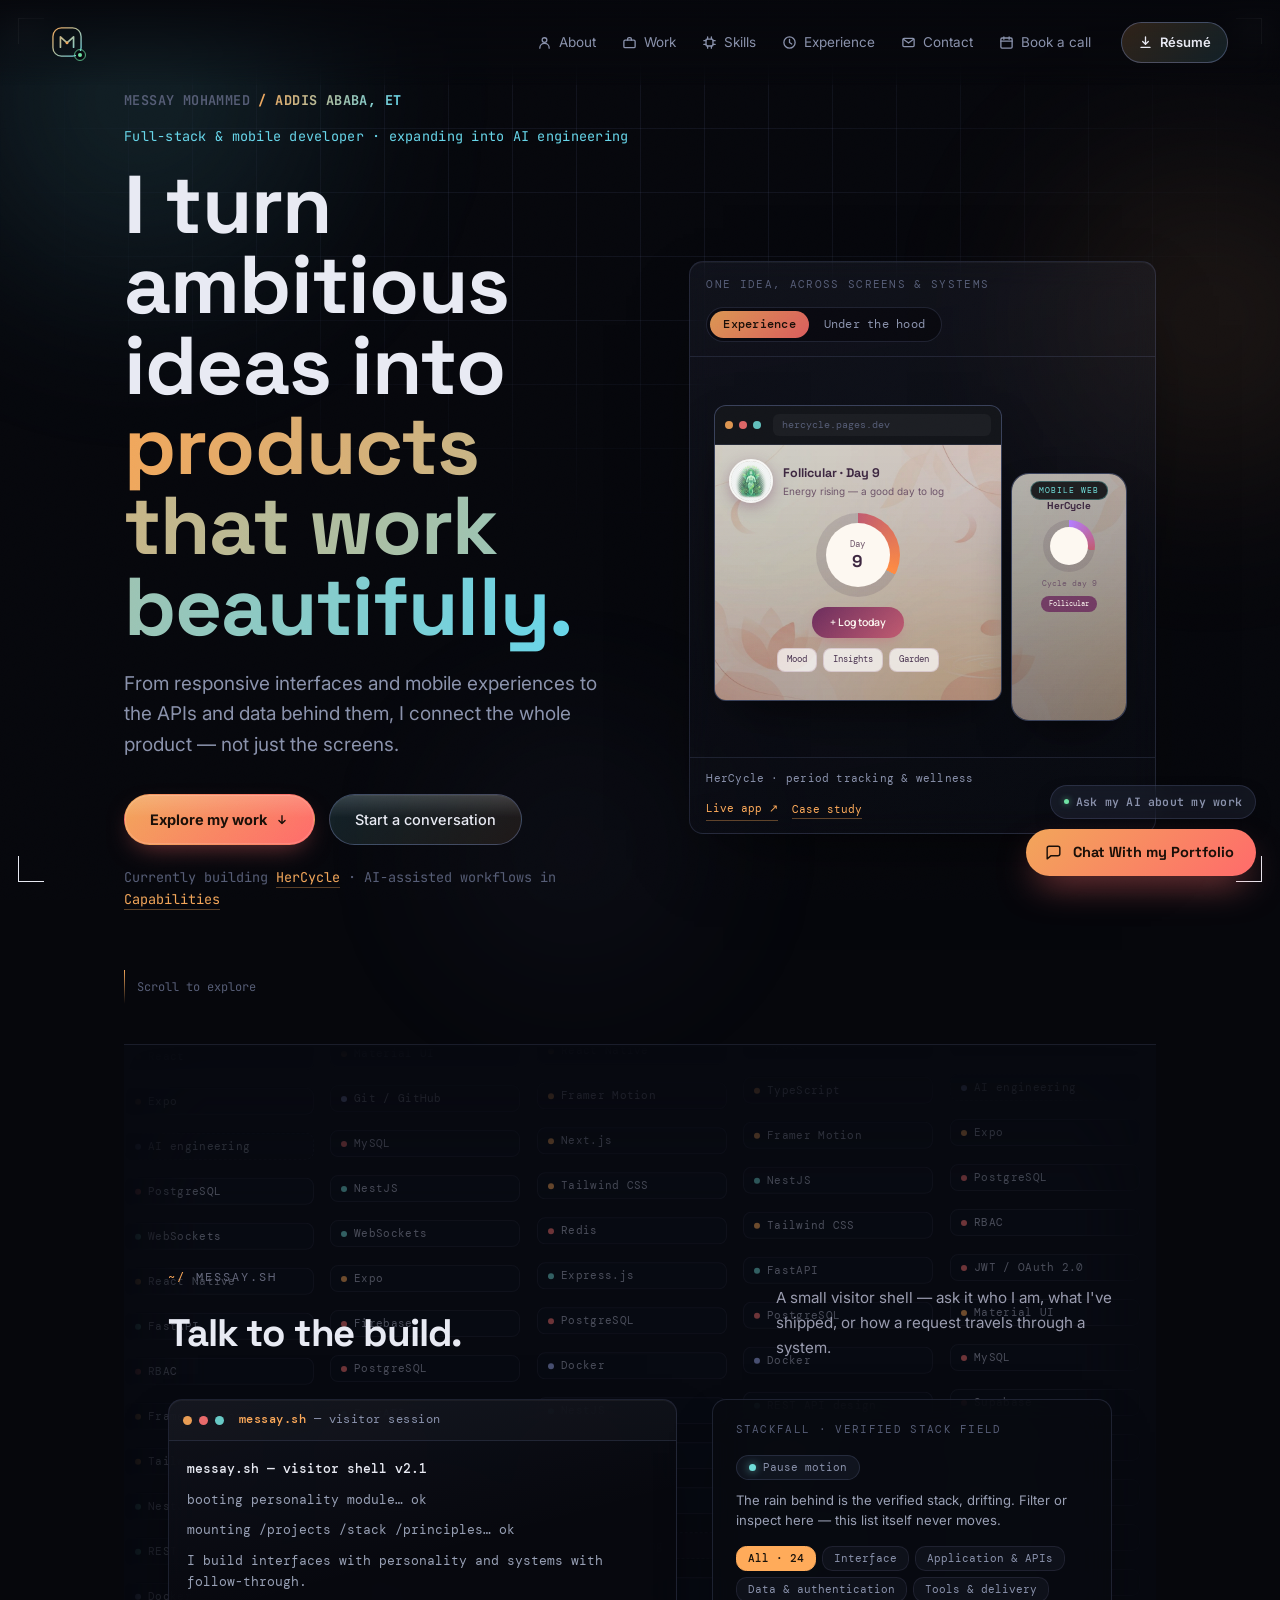
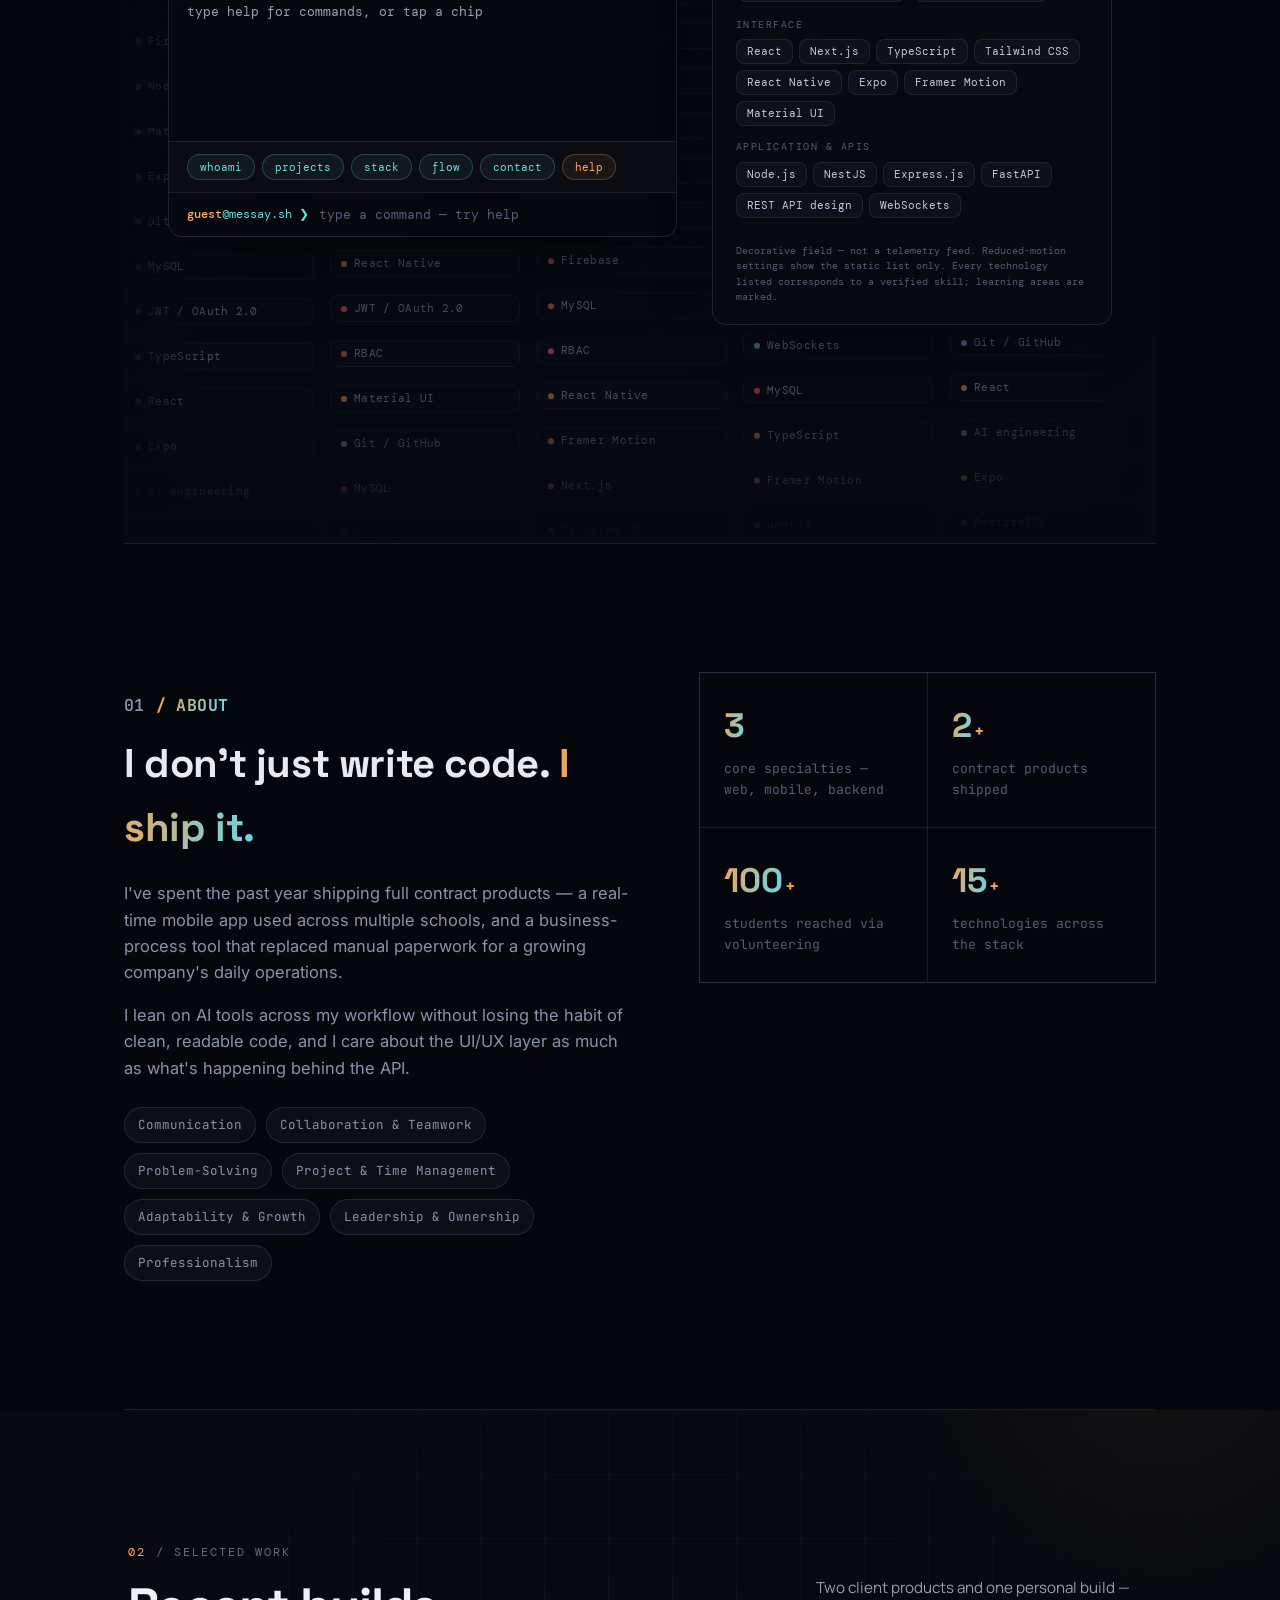
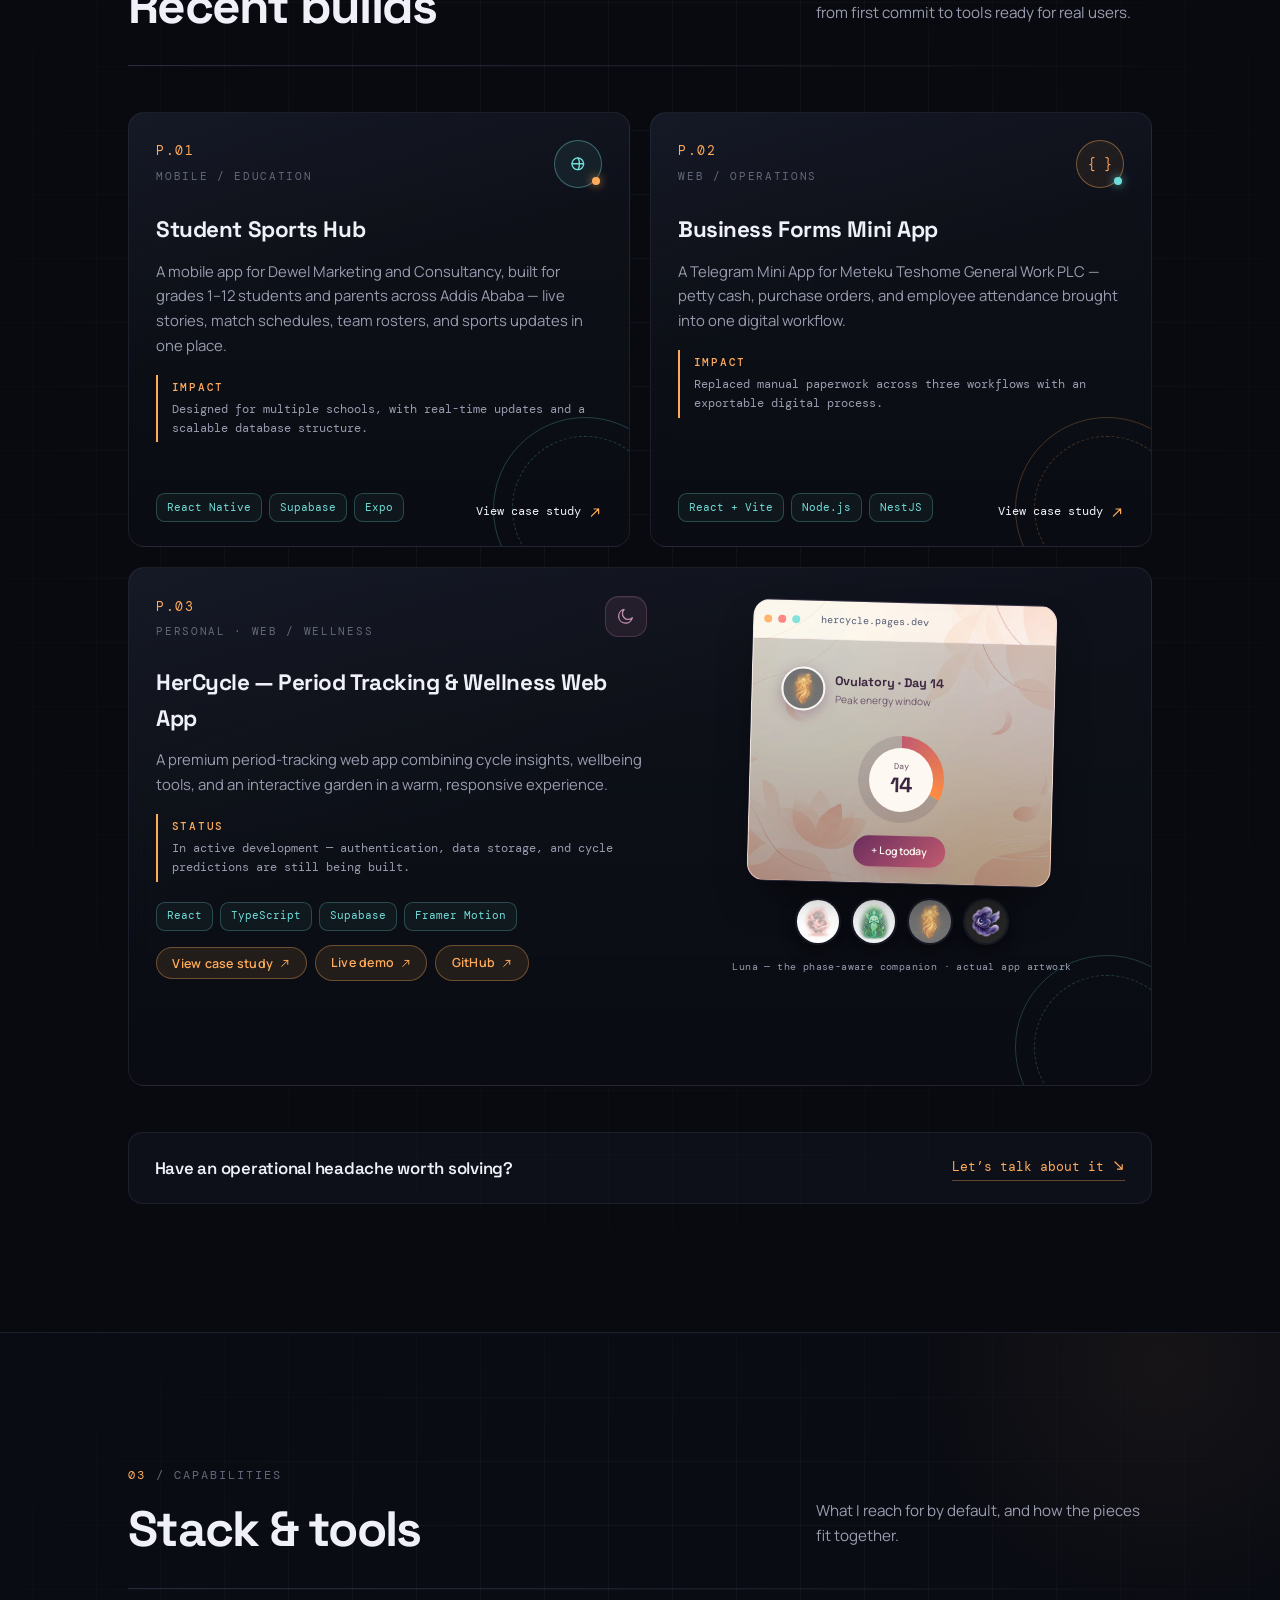
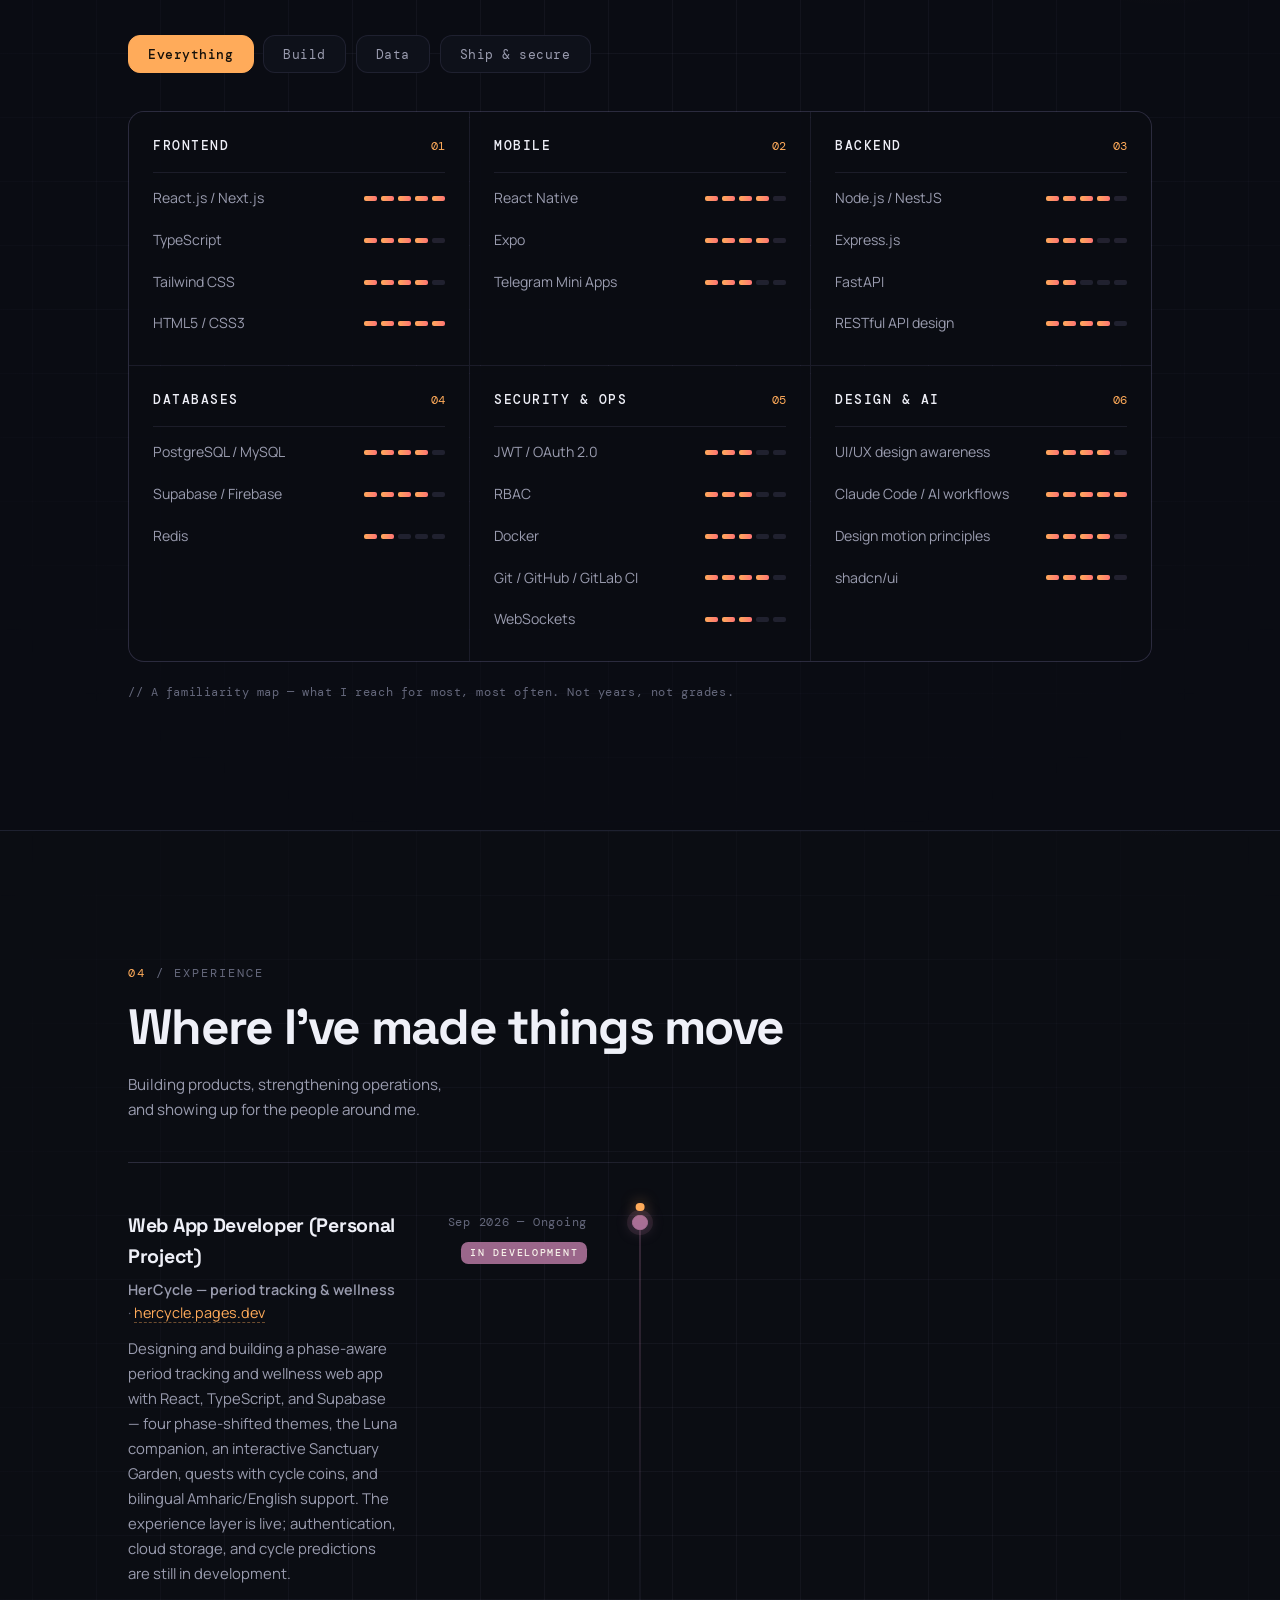
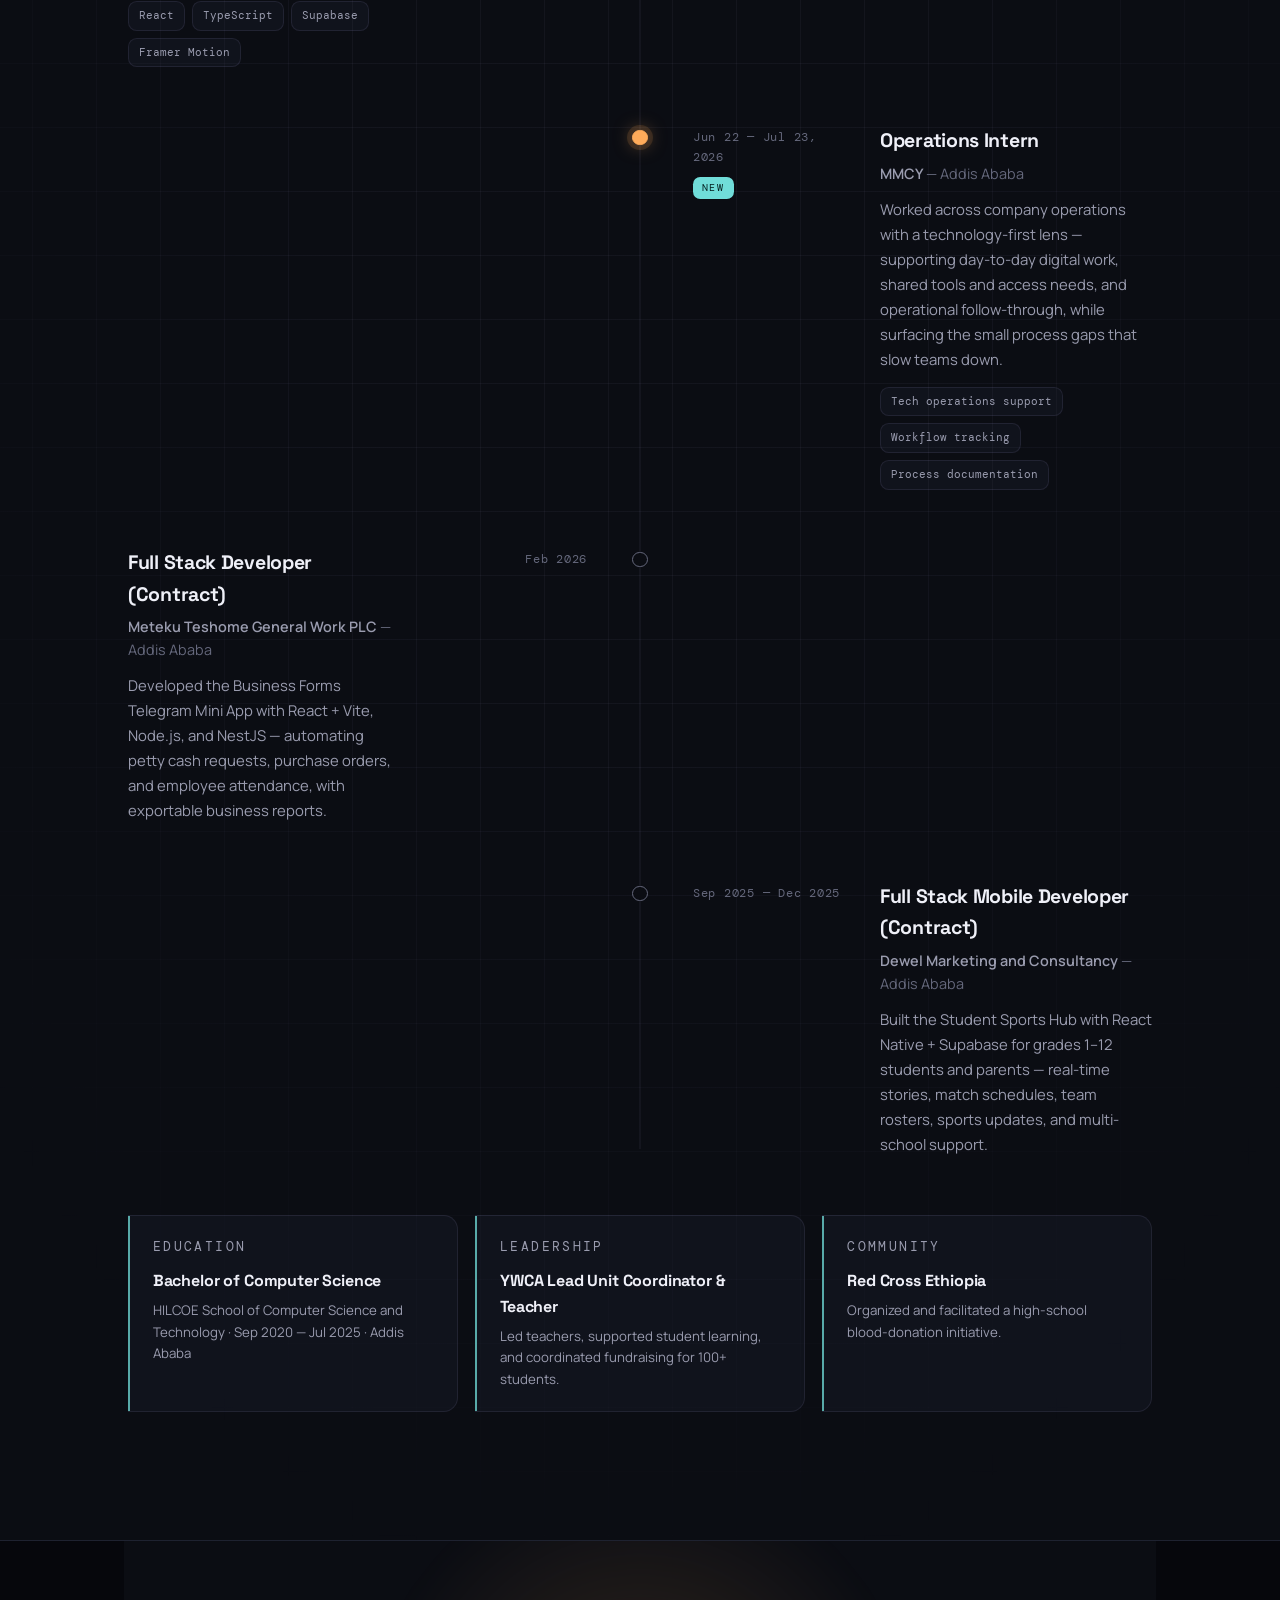
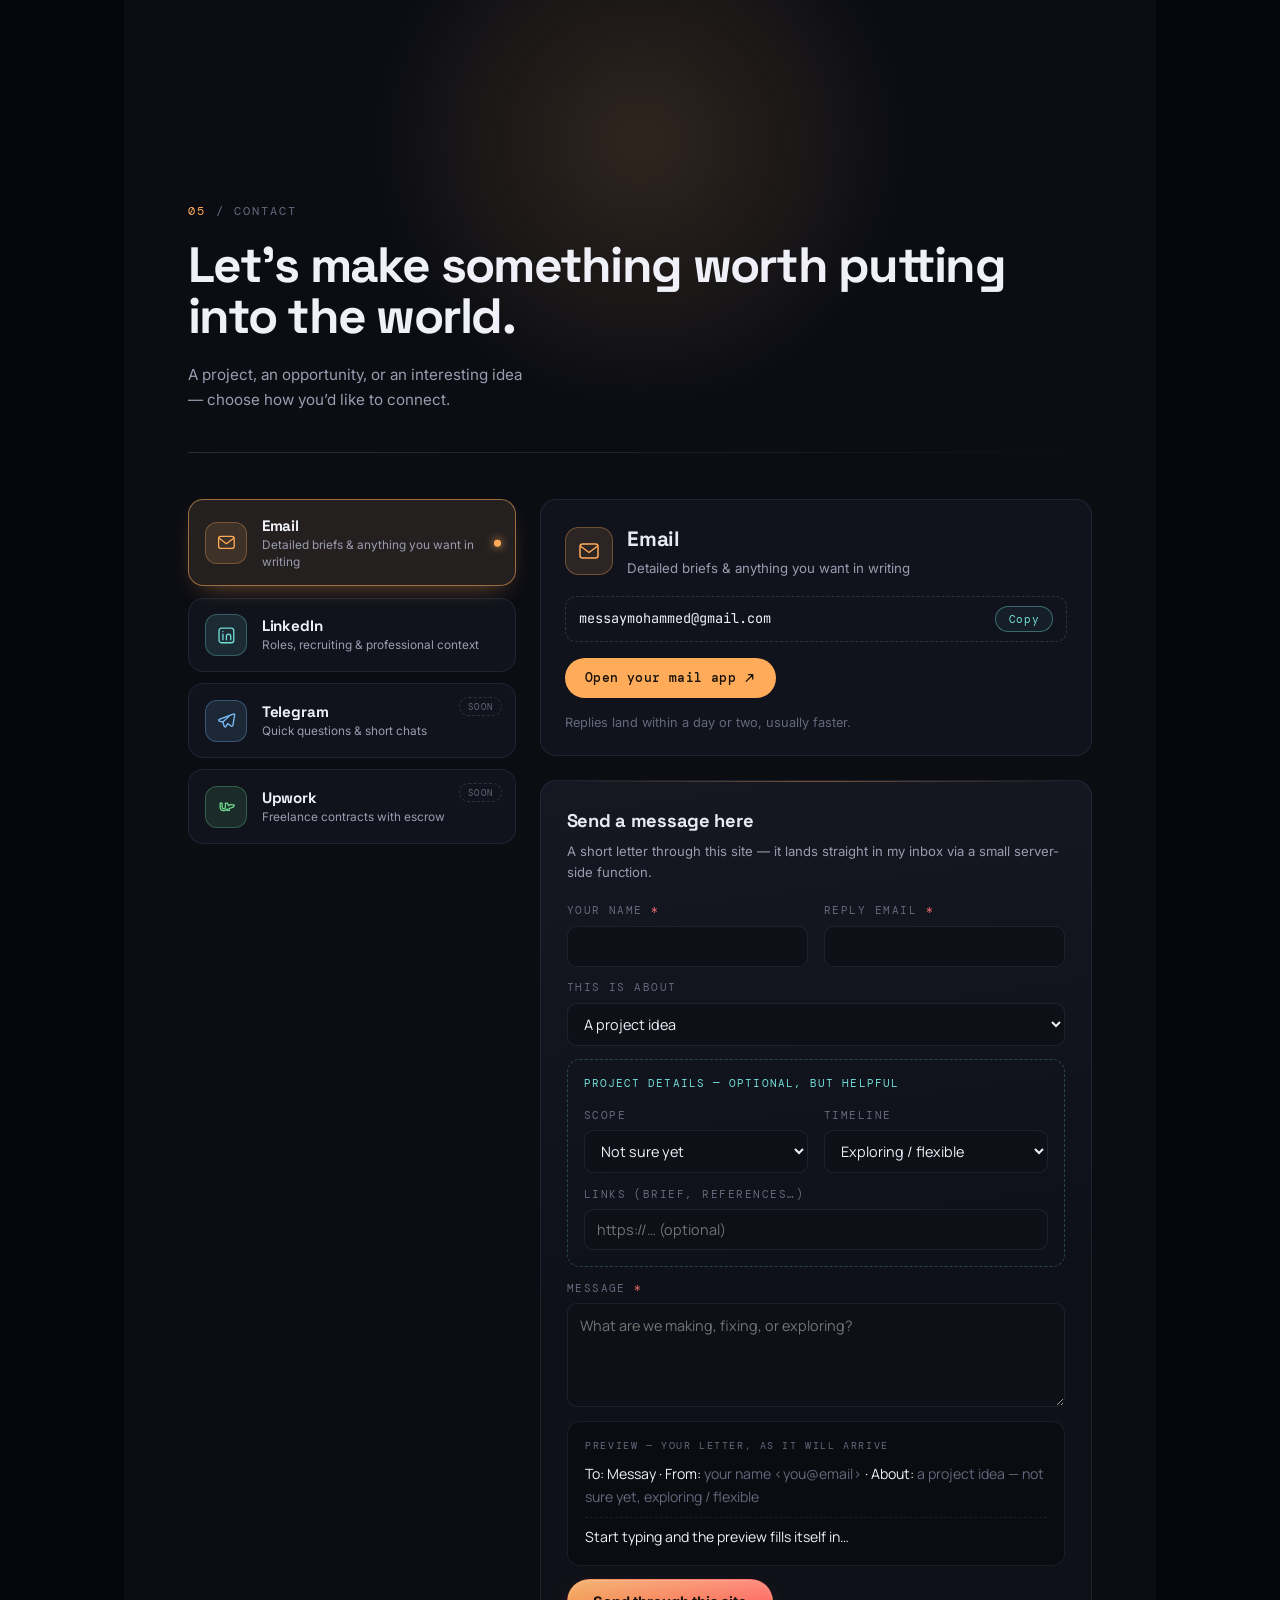
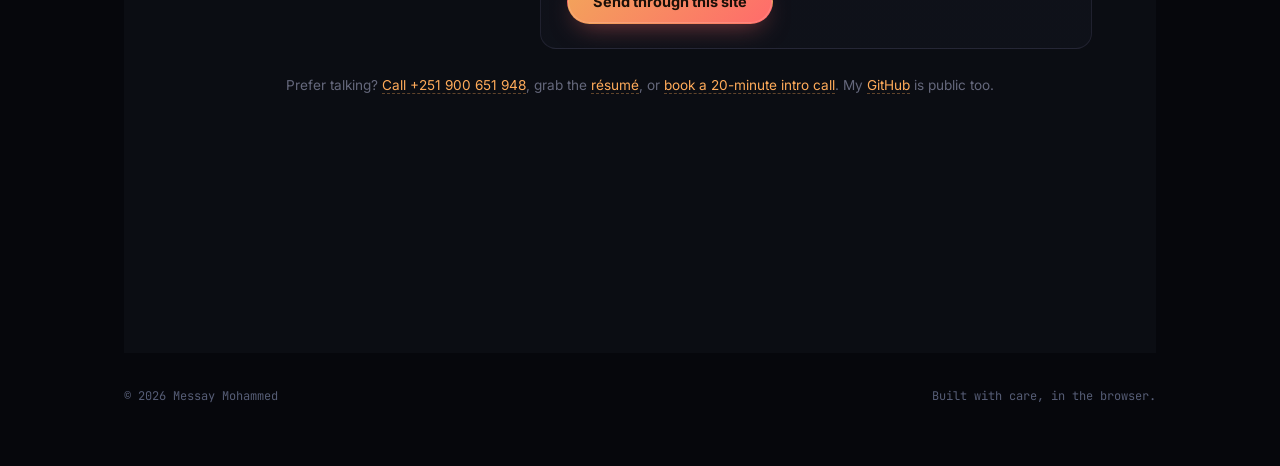
==== commit 86df287a: "Remove unused .csl-open console styles Co-authored-by: arena-agent <297053741+arena-agent@users.nore" ====
--- a/index.html
+++ b/index.html
@@ -902,19 +902,6 @@
   .csl-row .warm{ color: var(--re-warm); }
   .csl-row .dim{ color: #565d76; }
   .csl-row.banner{ color: #e8eaf3; font-weight: 500; }
-  .csl-open{
-    display: inline-block;
-    margin-left: 8px;
-    font-family: 'DM Mono', monospace;
-    font-size: 10.5px;
-    color: var(--re-warm);
-    background: none;
-    border: none;
-    border-bottom: 1px solid rgba(255,171,90,0.4);
-    padding: 0 0 1px;
-    cursor: pointer;
-  }
-  .csl-open:hover{ color: var(--re-coral); }
   .csl-flow{
     display: flex;
     flex-wrap: wrap;
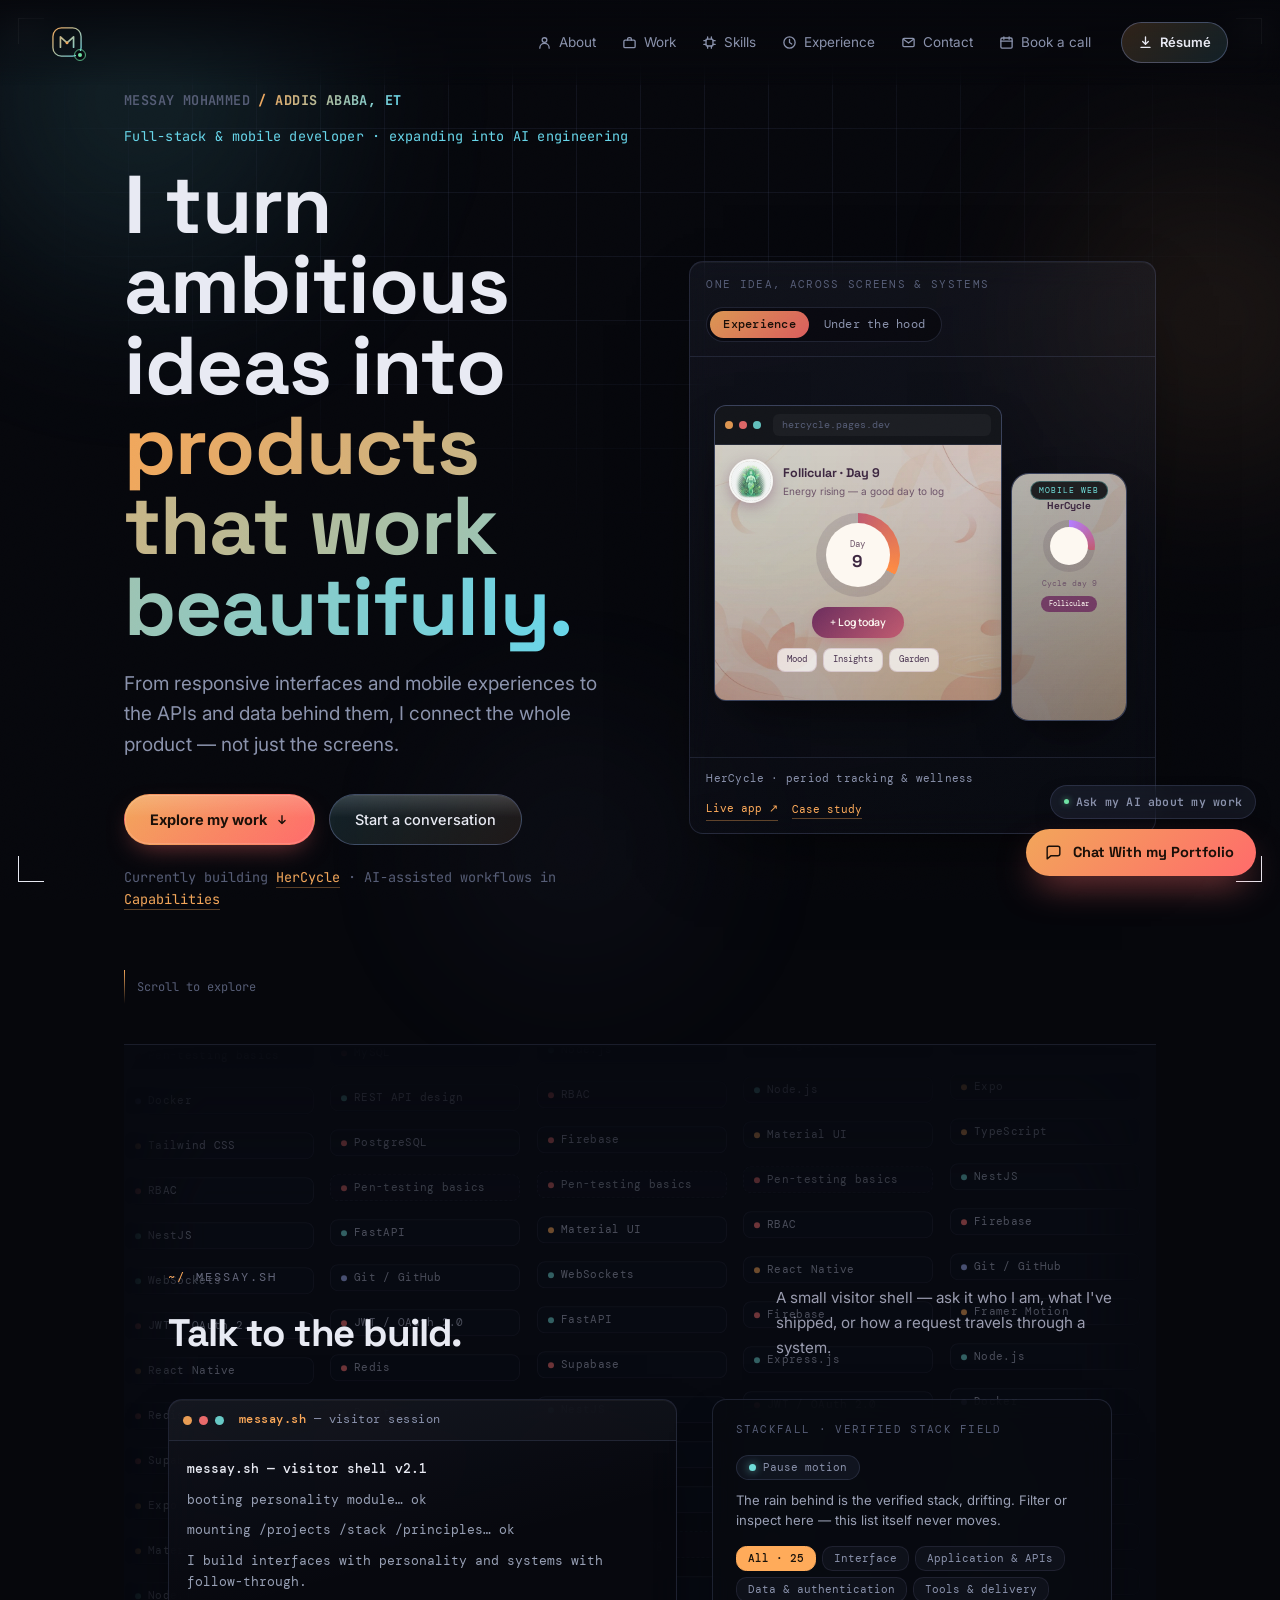
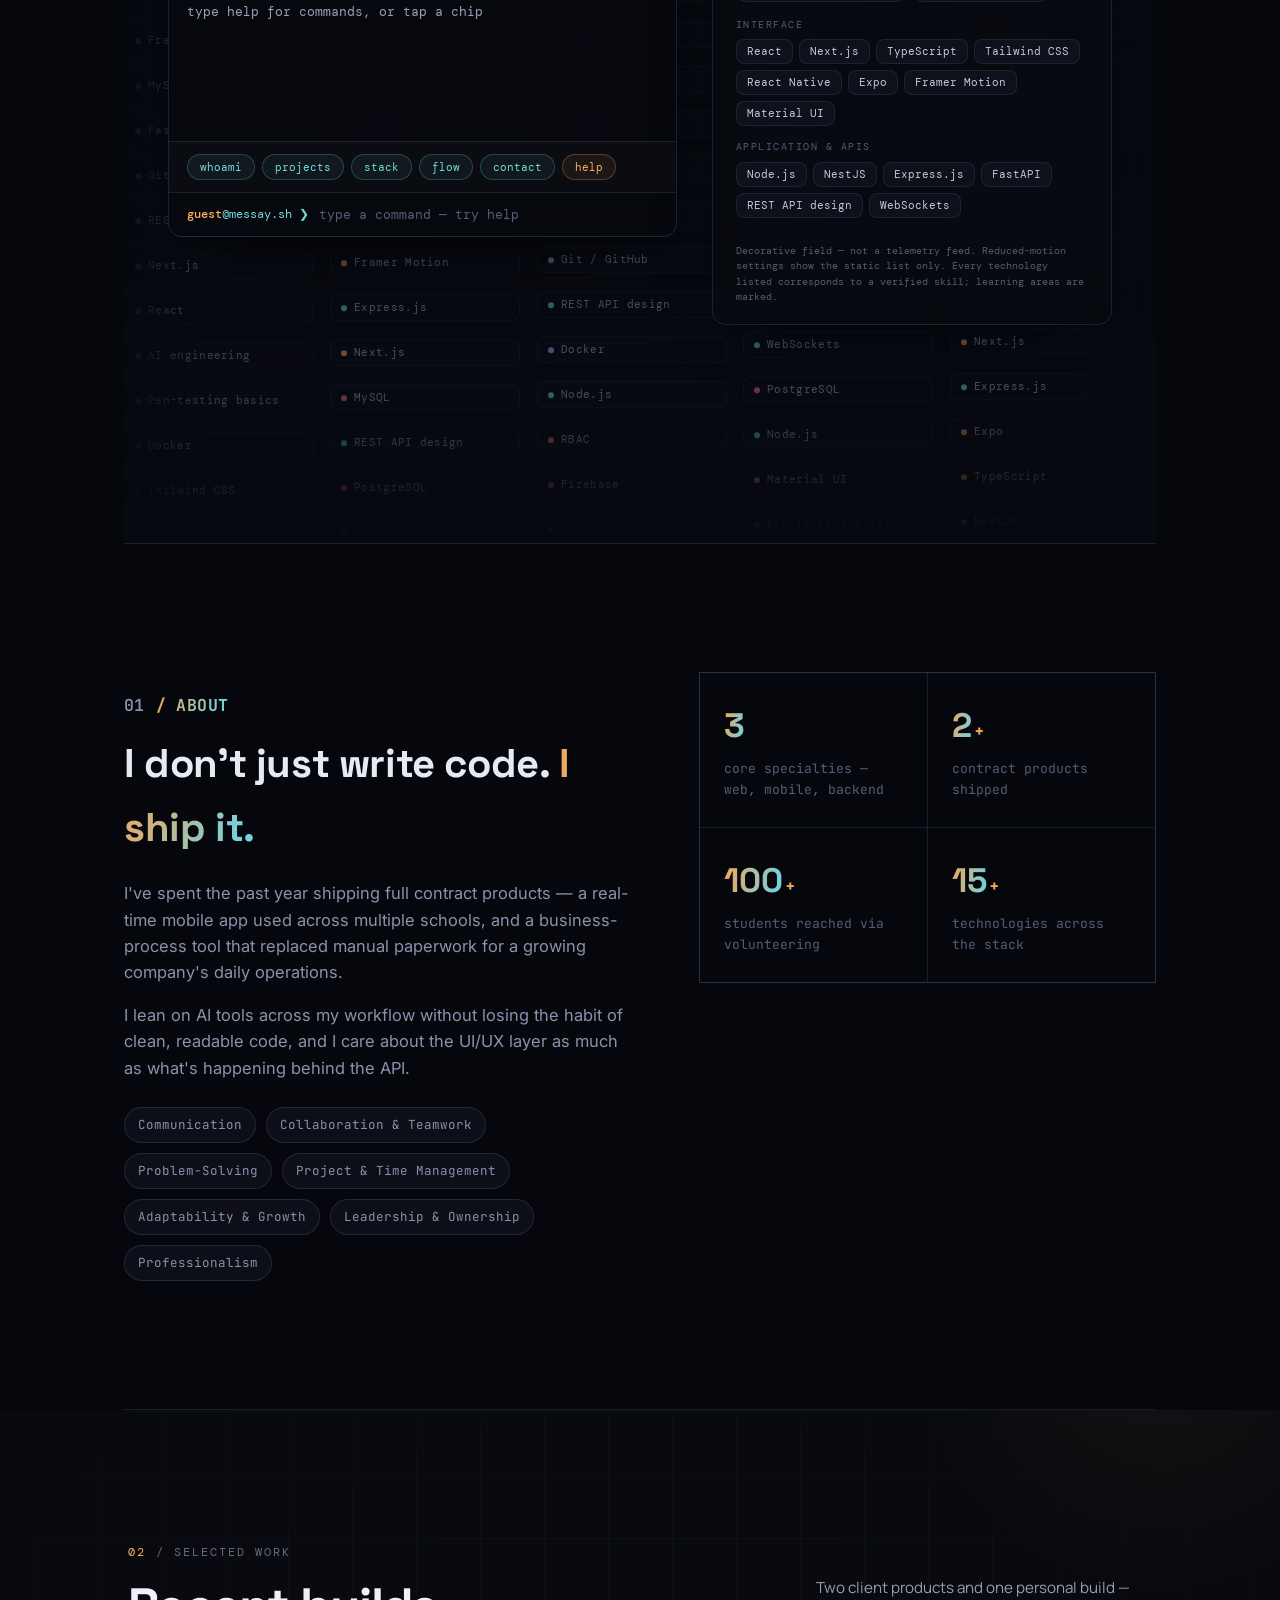
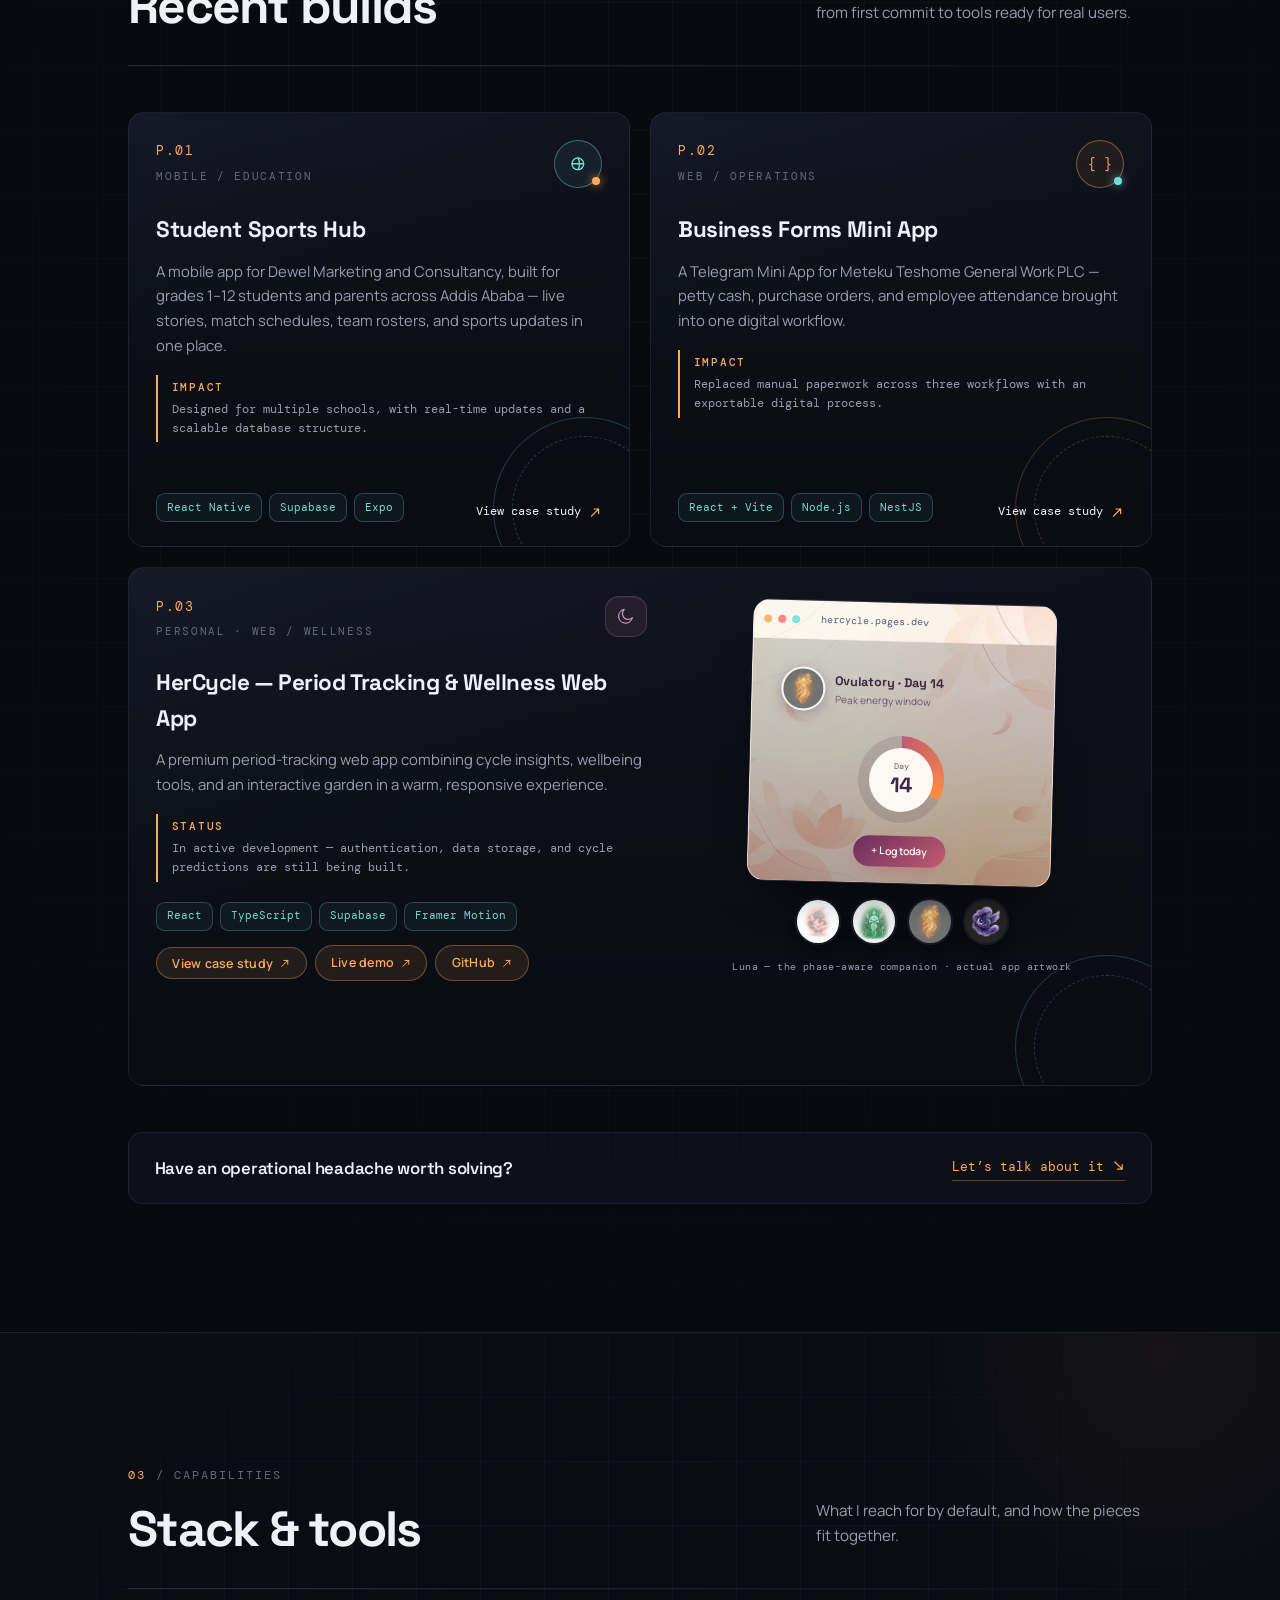
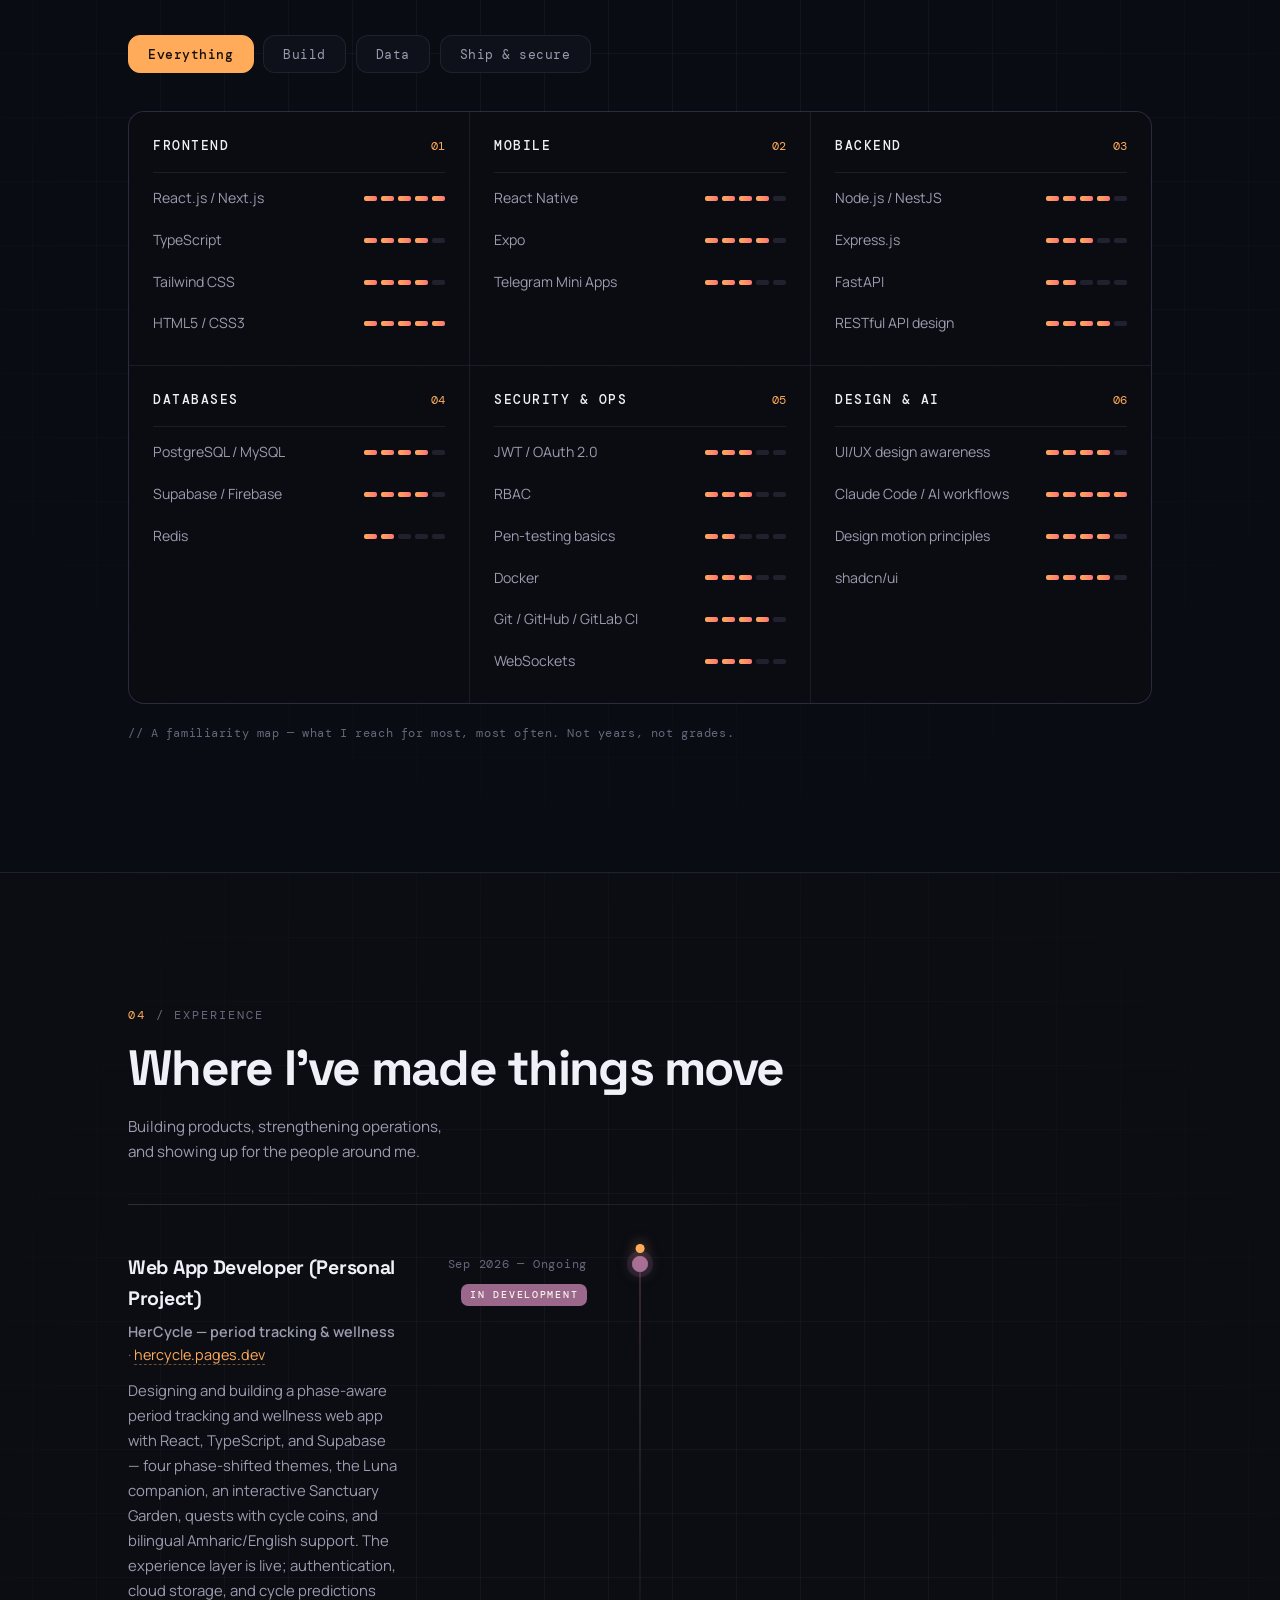
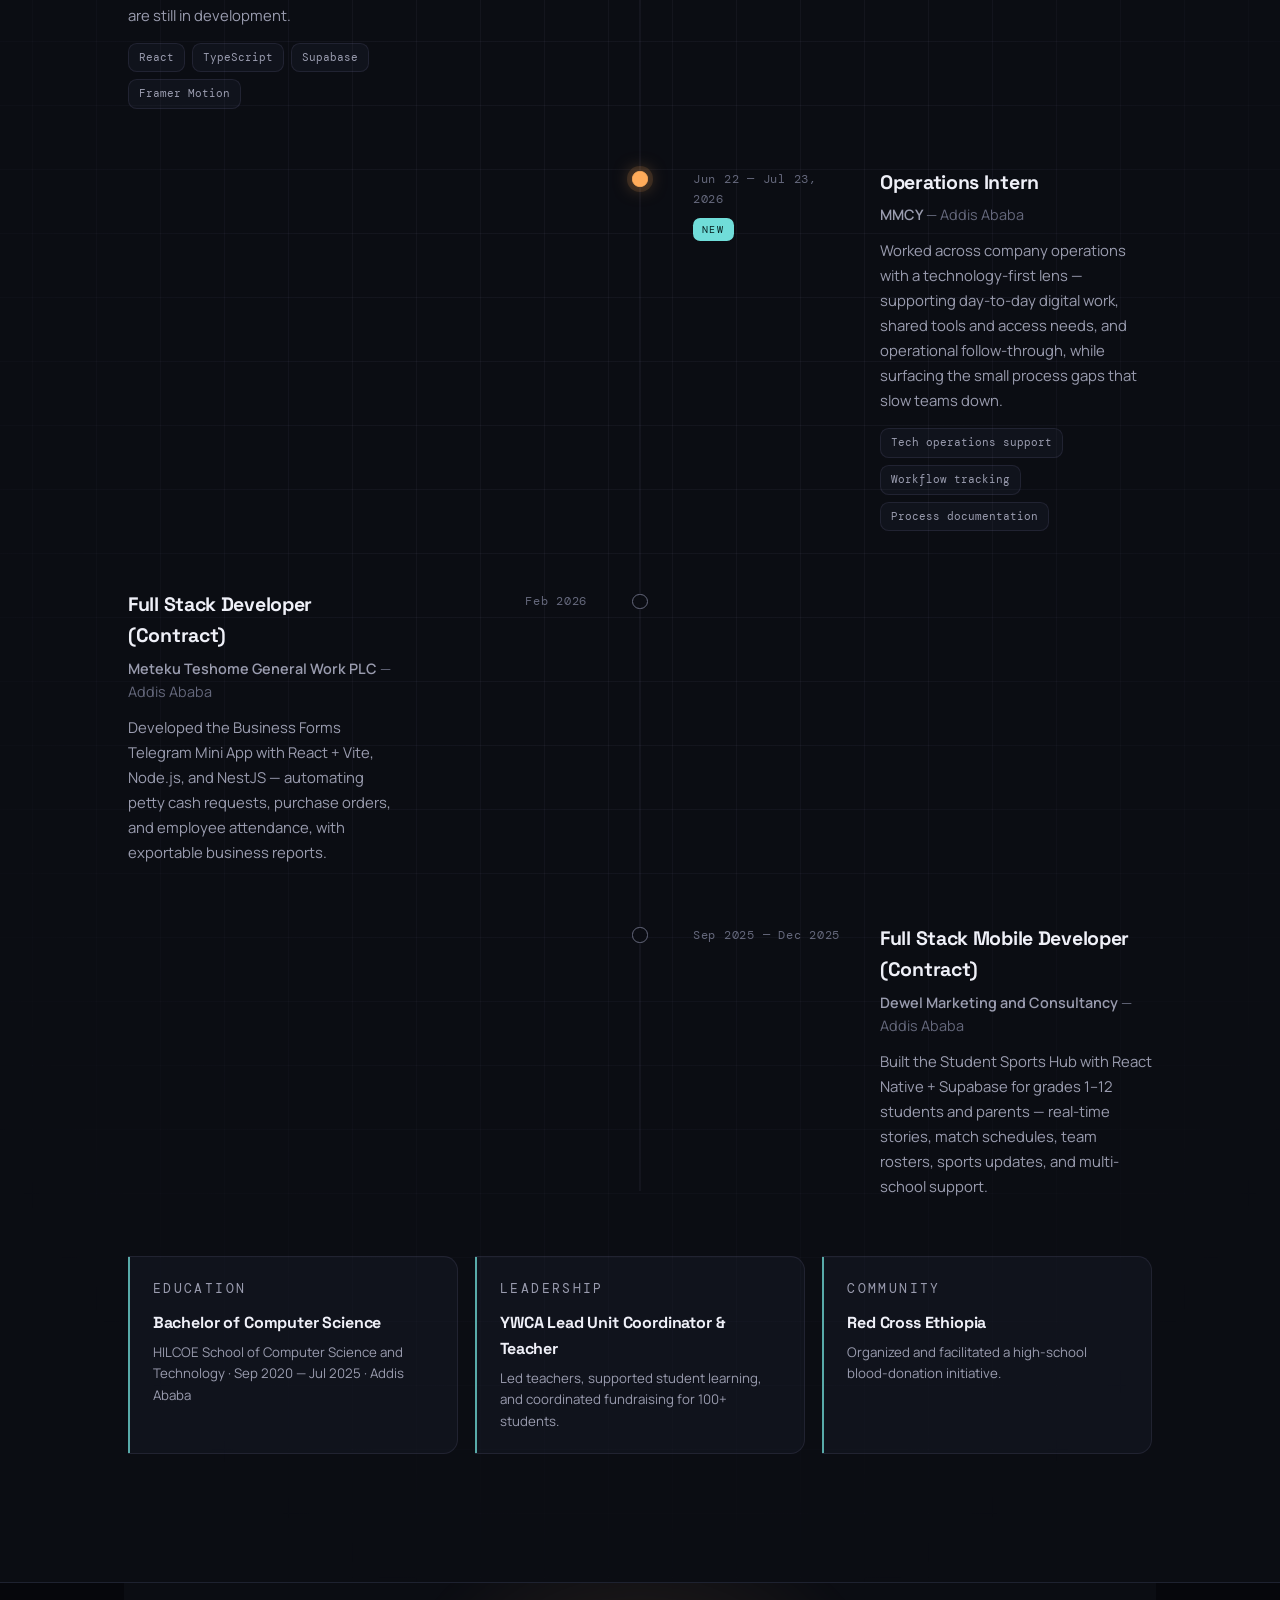
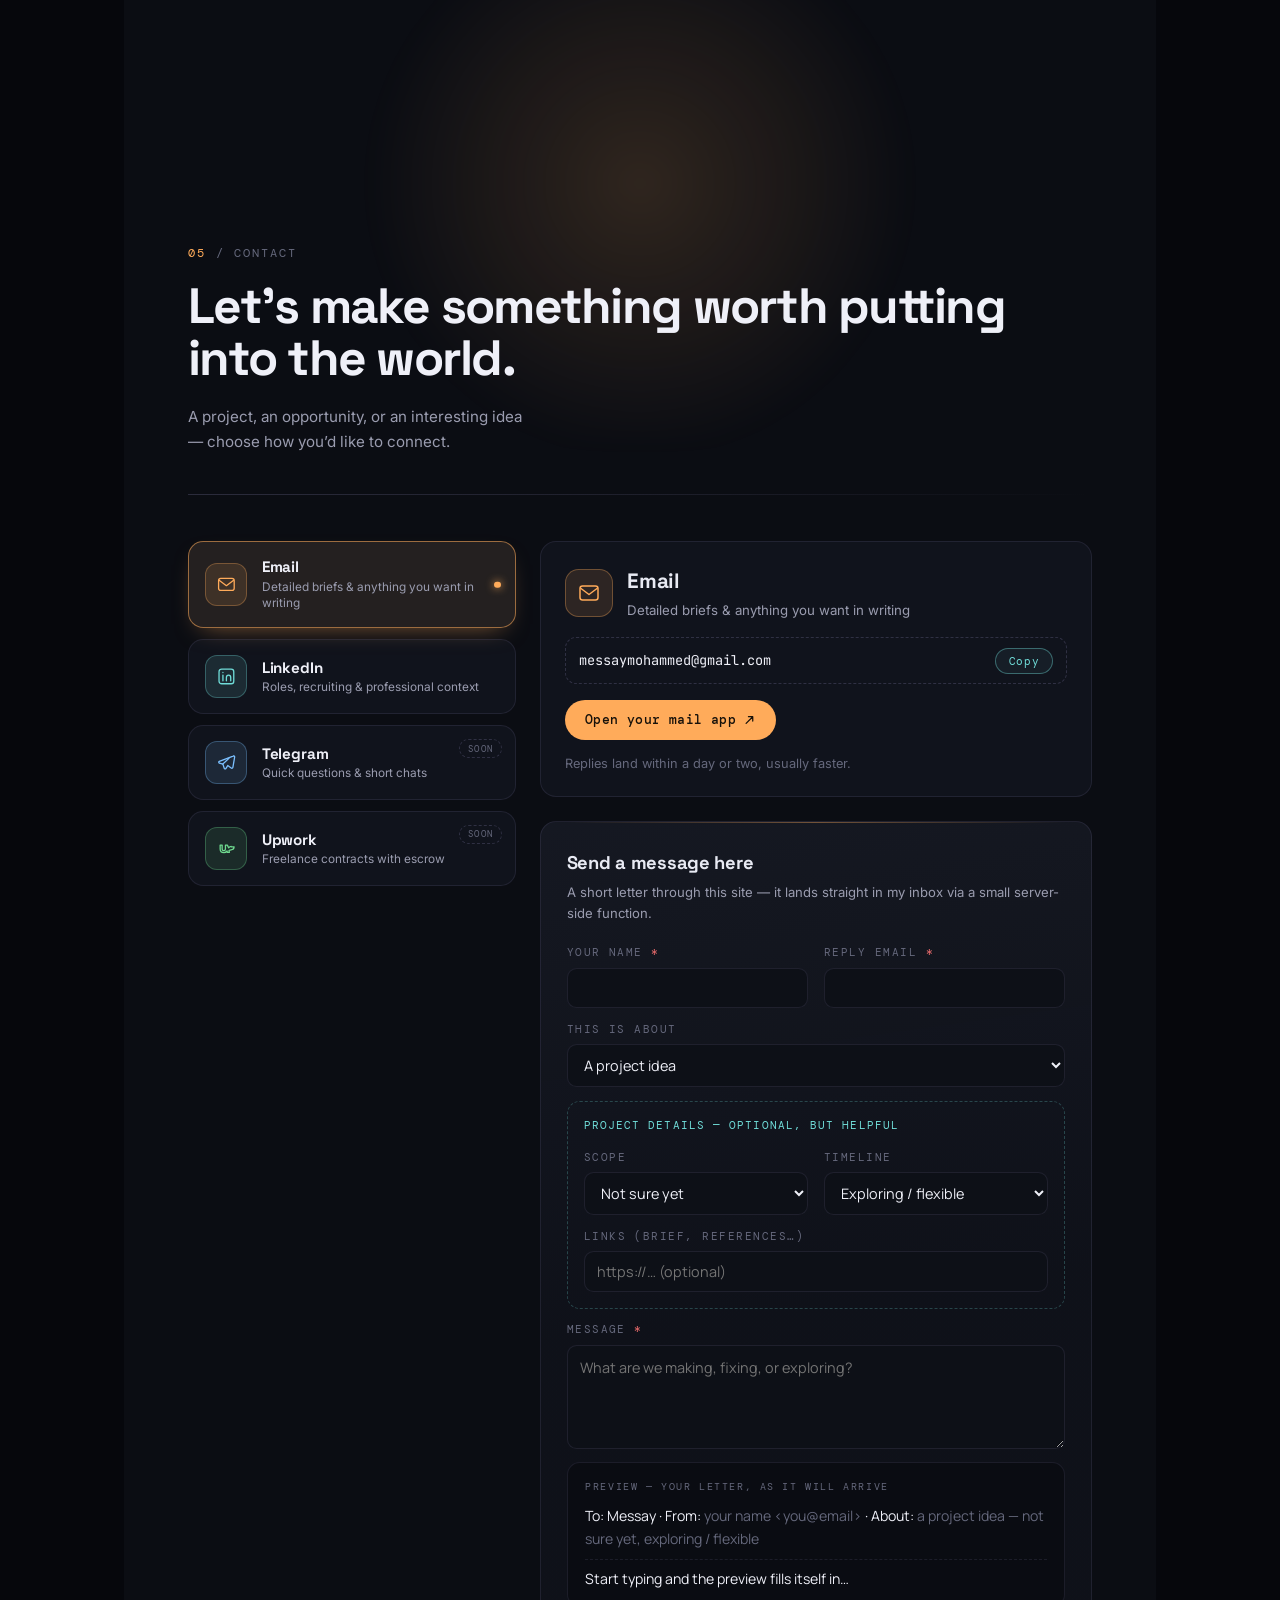
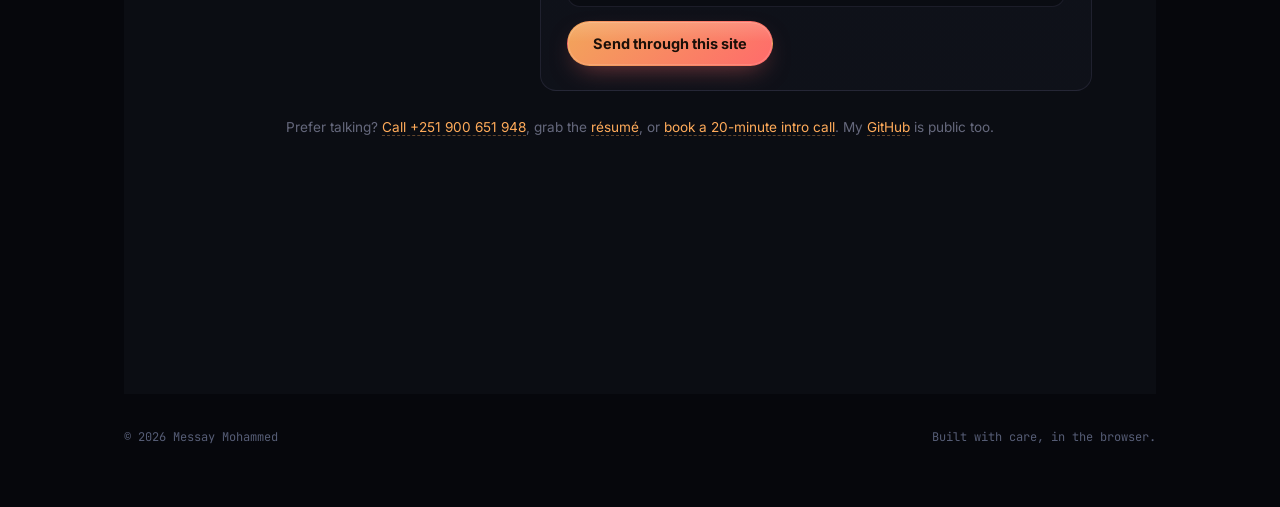
==== commit 8eeb4d6a: "Serve updated résumé PDF; sync pen-testing basics from CV into site, stack field, chat KB, and edge-" ====
--- a/index.html
+++ b/index.html
@@ -3376,6 +3376,7 @@
             <ul class="s-rows">
               <li class="srow"><span class="s-name">JWT / OAuth 2.0</span><span class="s-bar" aria-hidden="true"><i class="on"></i><i class="on"></i><i class="on"></i><i></i><i></i></span></li>
               <li class="srow"><span class="s-name">RBAC</span><span class="s-bar" aria-hidden="true"><i class="on"></i><i class="on"></i><i class="on"></i><i></i><i></i></span></li>
+              <li class="srow"><span class="s-name">Pen-testing basics</span><span class="s-bar" aria-hidden="true"><i class="on"></i><i class="on"></i><i></i><i></i><i></i></span></li>
               <li class="srow"><span class="s-name">Docker</span><span class="s-bar" aria-hidden="true"><i class="on"></i><i class="on"></i><i class="on"></i><i></i><i></i></span></li>
               <li class="srow"><span class="s-name">Git / GitHub / GitLab CI</span><span class="s-bar" aria-hidden="true"><i class="on"></i><i class="on"></i><i class="on"></i><i class="on"></i><i></i></span></li>
               <li class="srow"><span class="s-name">WebSockets</span><span class="s-bar" aria-hidden="true"><i class="on"></i><i class="on"></i><i class="on"></i><i></i><i></i></span></li>
@@ -4321,6 +4322,7 @@
     { name: 'Redis', cat: 'data', role: 'Caching and queues at memory speed', projects: [] },
     { name: 'JWT / OAuth 2.0', cat: 'data', role: 'Tokens and third-party sign-in, done properly', projects: [] },
     { name: 'RBAC', cat: 'data', role: 'Roles and permissions instead of if-chains', projects: ['sports'] },
+    { name: 'Pen-testing basics', cat: 'data', role: 'Thinking like an attacker to defend the app', projects: [], learn: true },
     { name: 'Docker', cat: 'tools', role: 'Same container on my machine and in production', projects: [] },
     { name: 'Git / GitHub', cat: 'tools', role: 'Versioned work with reviewable history', projects: [] },
     { name: 'AI engineering', cat: 'tools', role: 'Assistants, prompting, agentic workflows', projects: [], learn: true }
@@ -4673,7 +4675,7 @@
         println('P.01  Student Sports Hub — React Native + Supabase · shipped (Sep–Dec 2025)\nP.02  Business Forms Mini App — Telegram mini app + NestJS · delivered (Feb 2026)\nP.03  HerCycle — period tracking & wellness · in development (live preview at hercycle.pages.dev)\ntip: the Work section above has the full case studies.', 'out');
       },
       stack(){
-        println('interface        React · Next.js · TypeScript · Tailwind · React Native · Expo · Framer Motion · MUI\napps & apis      Node.js · NestJS · Express · FastAPI · REST design · WebSockets\ndata & auth      PostgreSQL · MySQL · Supabase · Firebase · Redis · JWT/OAuth · RBAC\ntools            Docker · Git/GitHub · AI-assisted workflows (learning)\n"inspect <name>" zooms into one, e.g. inspect supabase', 'out');
+        println('interface        React · Next.js · TypeScript · Tailwind · React Native · Expo · Framer Motion · MUI\napps & apis      Node.js · NestJS · Express · FastAPI · REST design · WebSockets\ndata & auth      PostgreSQL · MySQL · Supabase · Firebase · Redis · JWT/OAuth · RBAC · pen-testing (basics)\ntools            Docker · Git/GitHub · AI-assisted workflows (learning)\n"inspect <name>" zooms into one, e.g. inspect supabase', 'out');
       },
       process(){
         println('1. listen — what does this actually need to do?\n2. sketch the flow before the pixels\n3. build vertical slices: screen → api → data, end to end\n4. watch a real person use it, fix what confuses them\n5. ship, then iterate from reality', 'out');
@@ -4843,7 +4845,7 @@
   (function initPortfolioChat(){
     const KB = [
       { keys: ['skill','tech','stack','know','technolog','framework','language','tool'],
-        reply: "Interface: React, Next.js, TypeScript, Tailwind, React Native, Expo, Framer Motion, MUI. Backend: Node.js, NestJS, Express, FastAPI. Data & auth: PostgreSQL, MySQL, Supabase, Firebase, Redis, JWT/OAuth, RBAC. Tools: Docker, Git, plus AI-assisted workflows. The Stackfall field above lists all of it." },
+        reply: "Interface: React, Next.js, TypeScript, Tailwind, React Native, Expo, Framer Motion, MUI. Backend: Node.js, NestJS, Express, FastAPI. Data & auth: PostgreSQL, MySQL, Supabase, Firebase, Redis, JWT/OAuth, RBAC — plus pen-testing basics. Tools: Docker, Git, AI-assisted workflows. The Stackfall field above lists all of it." },
       { keys: ['project','portfolio','built','build','app ','apps','sports hub','business forms'],
         reply: "Three right now: Student Sports Hub (React Native + Supabase, multi-school sports app, Sep–Dec 2025), Business Forms Mini App (Telegram mini app with a NestJS API, Feb 2026), and HerCycle (period tracking & wellness web app, in active development). Full write-ups are in the Work section." },
       { keys: ['hercycle','period','wellness','cycle','luna','garden'],
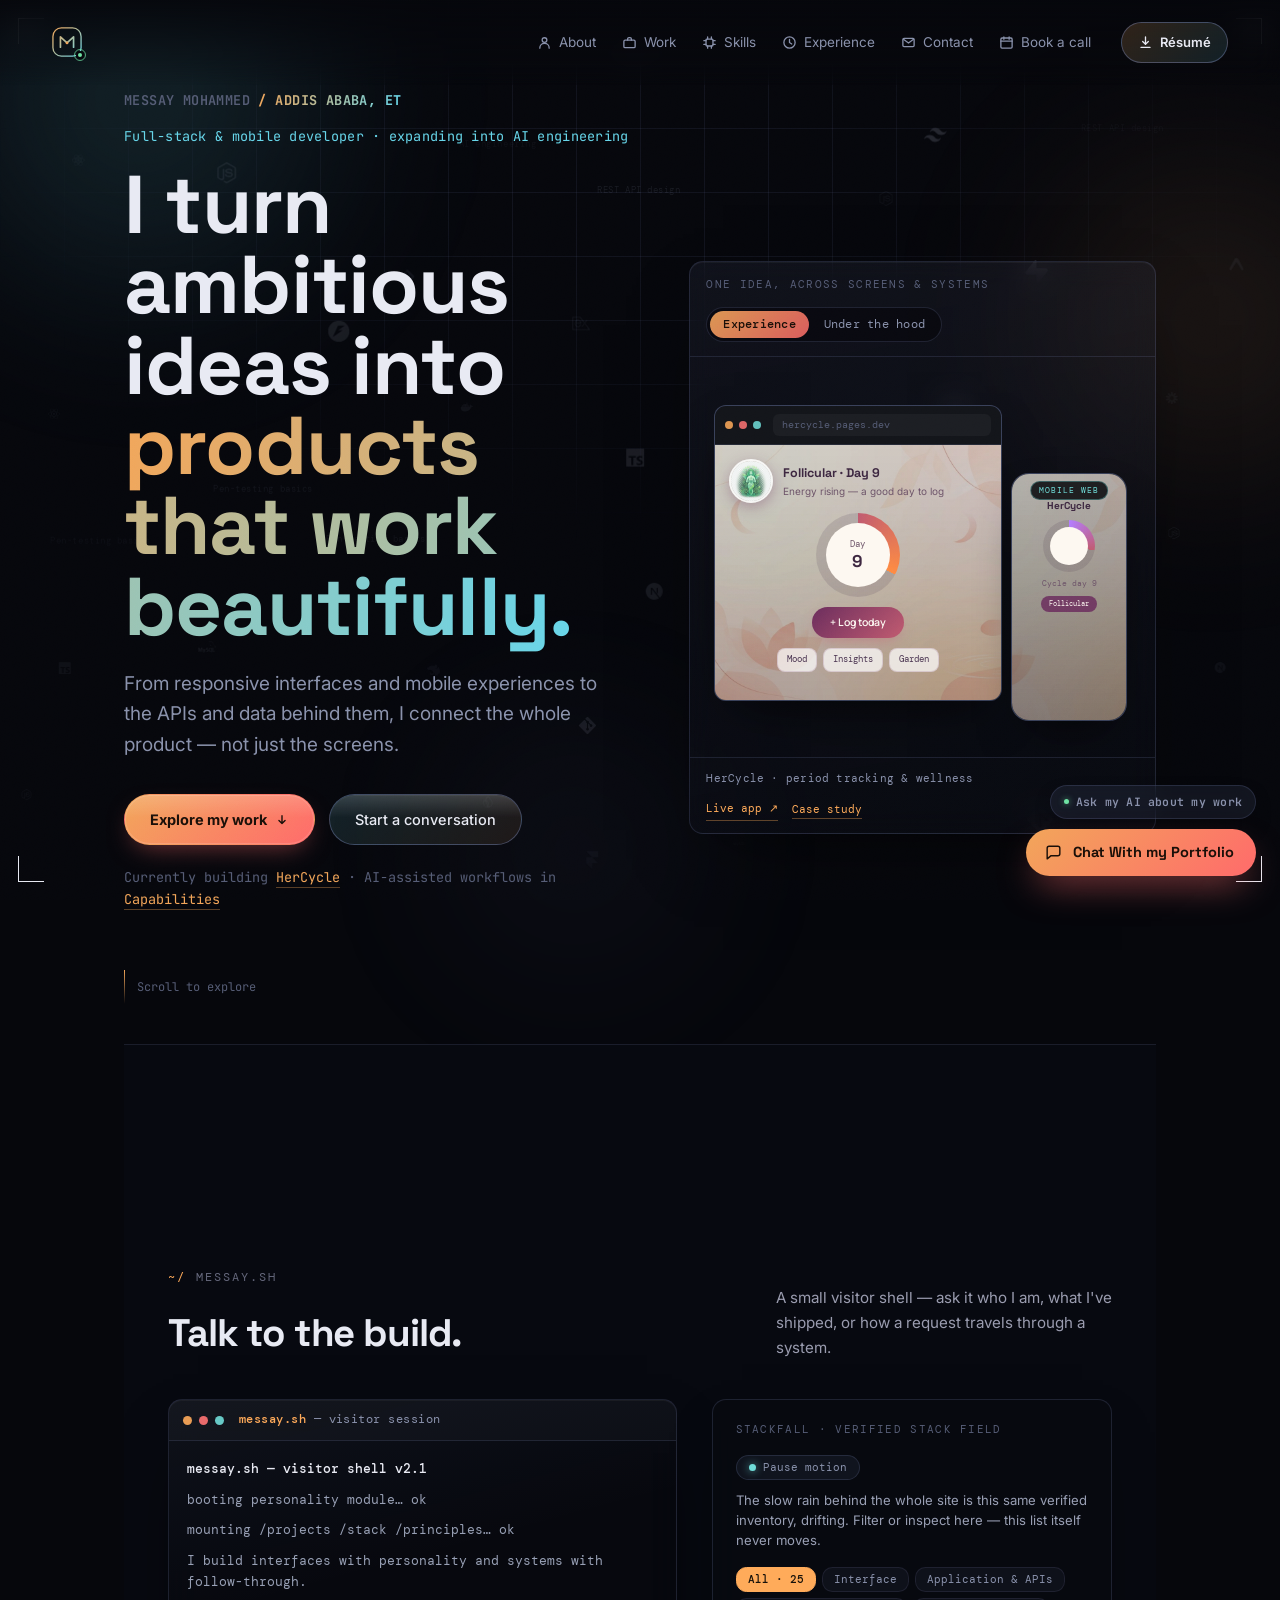
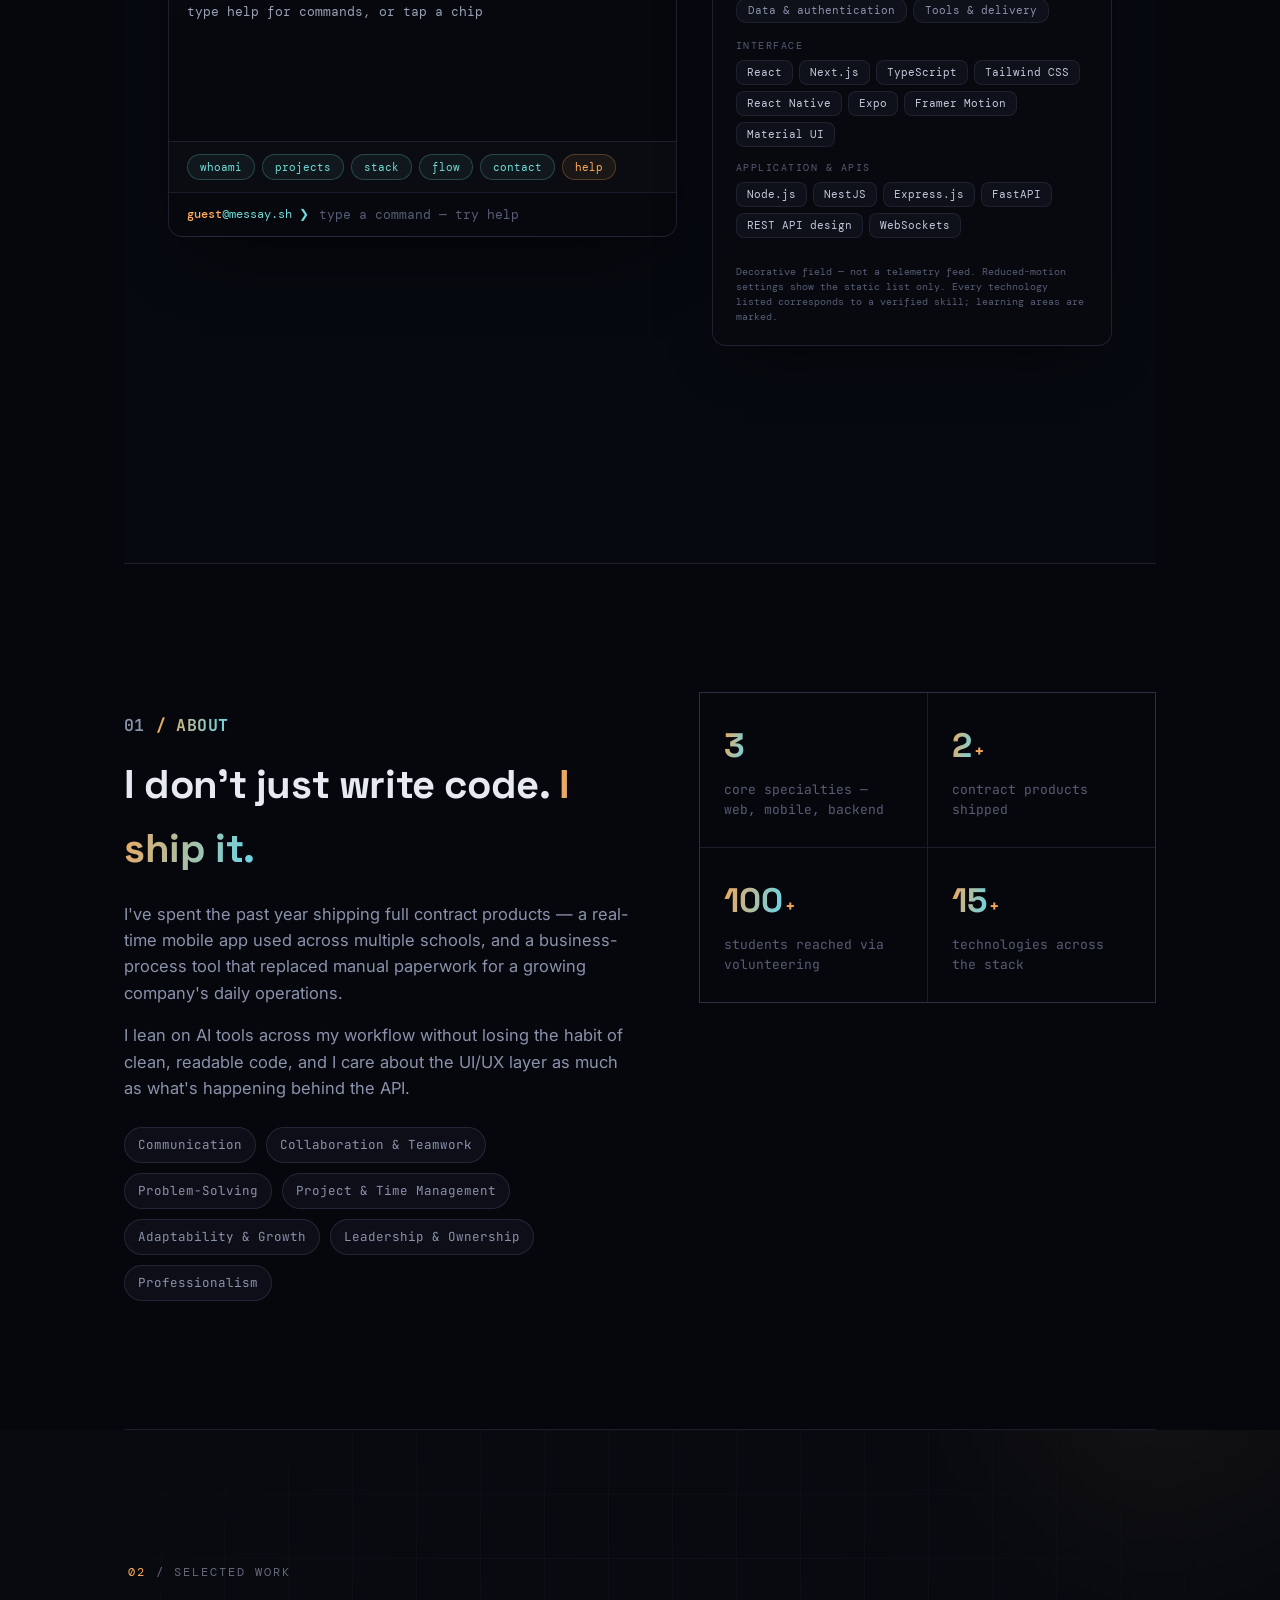
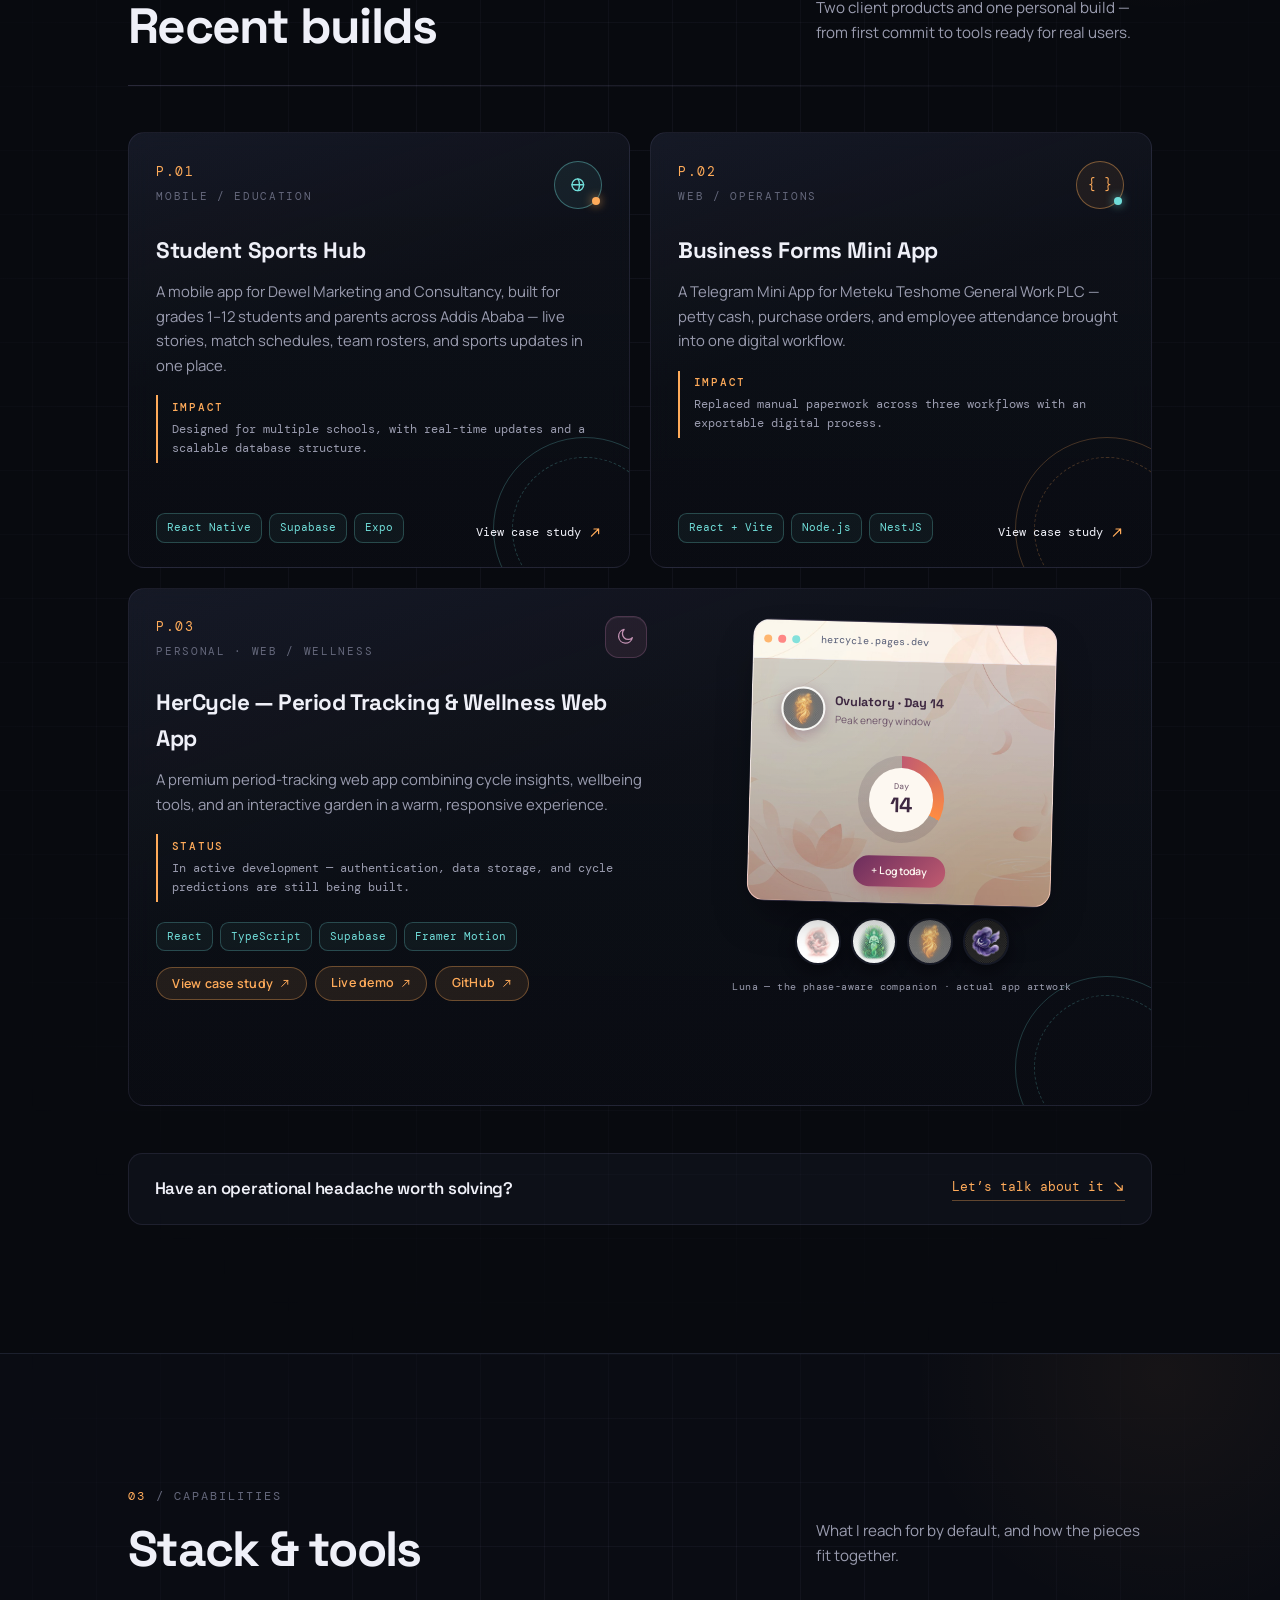
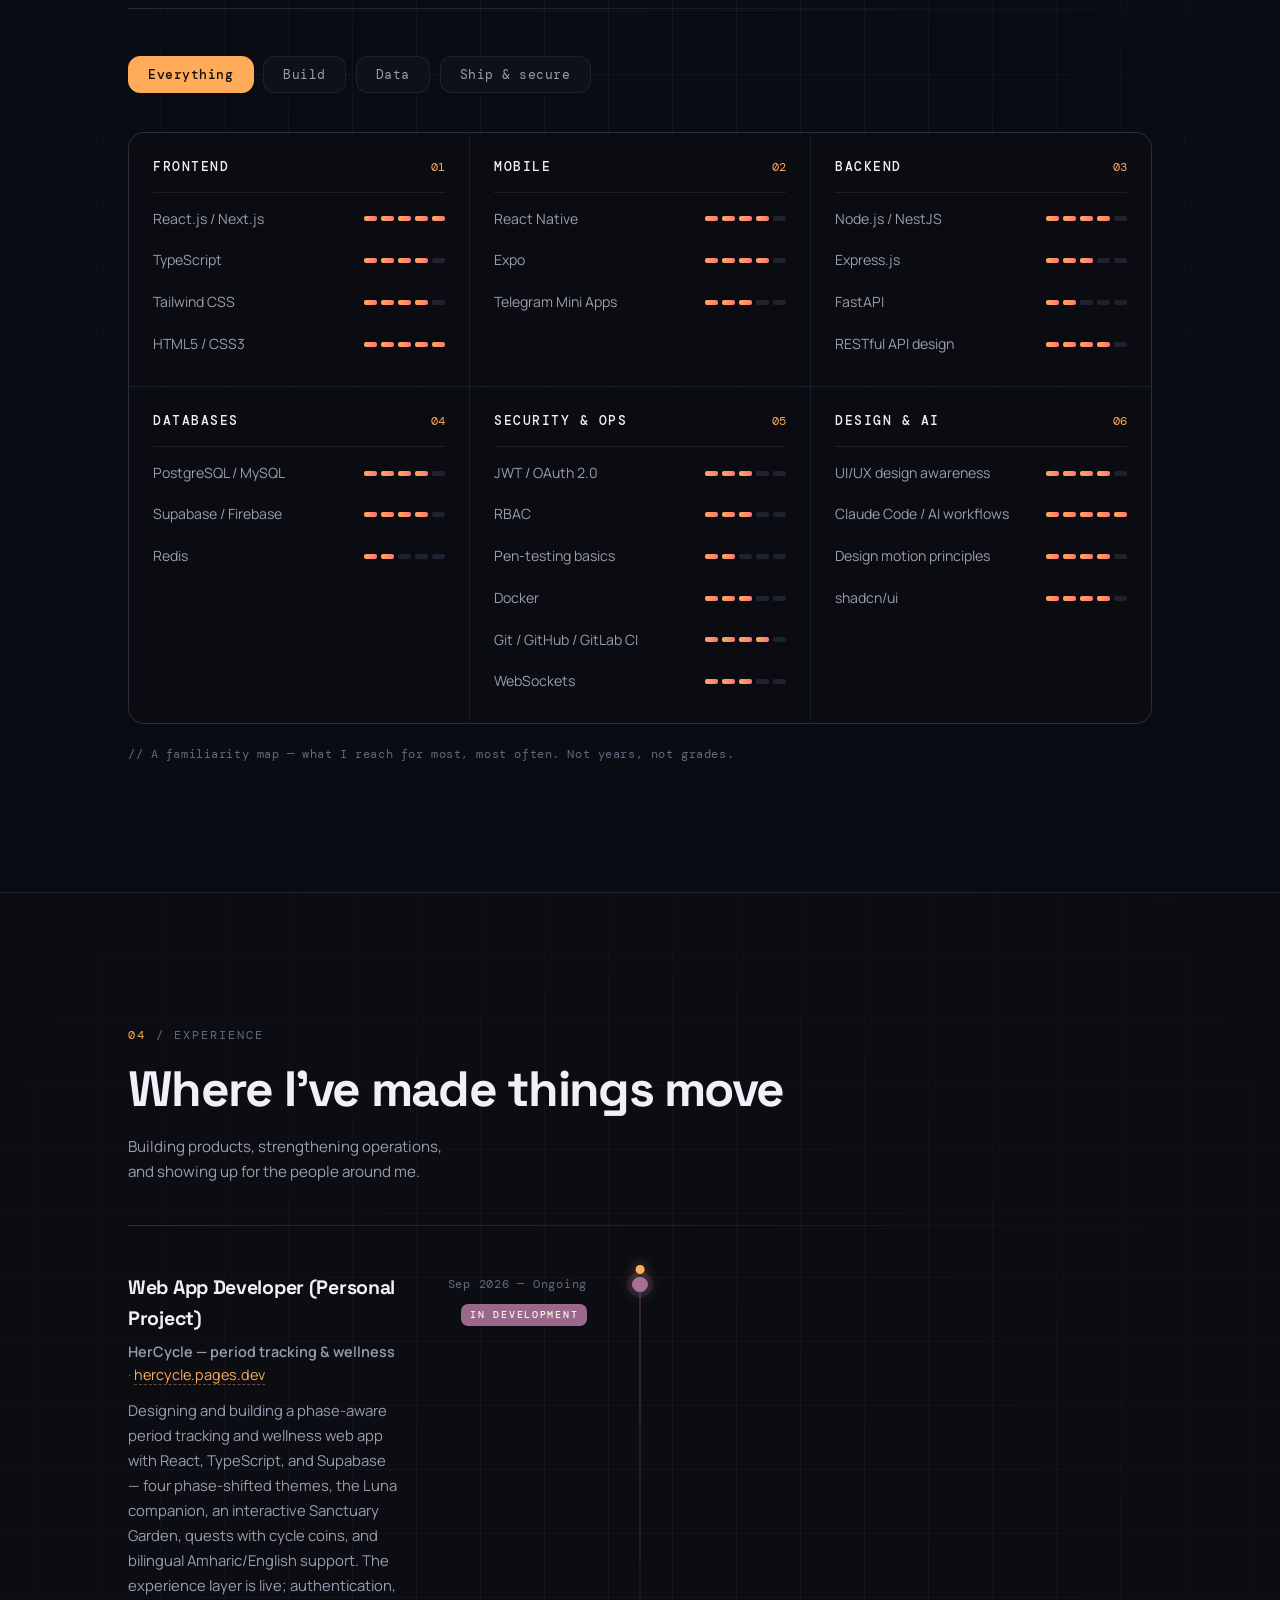
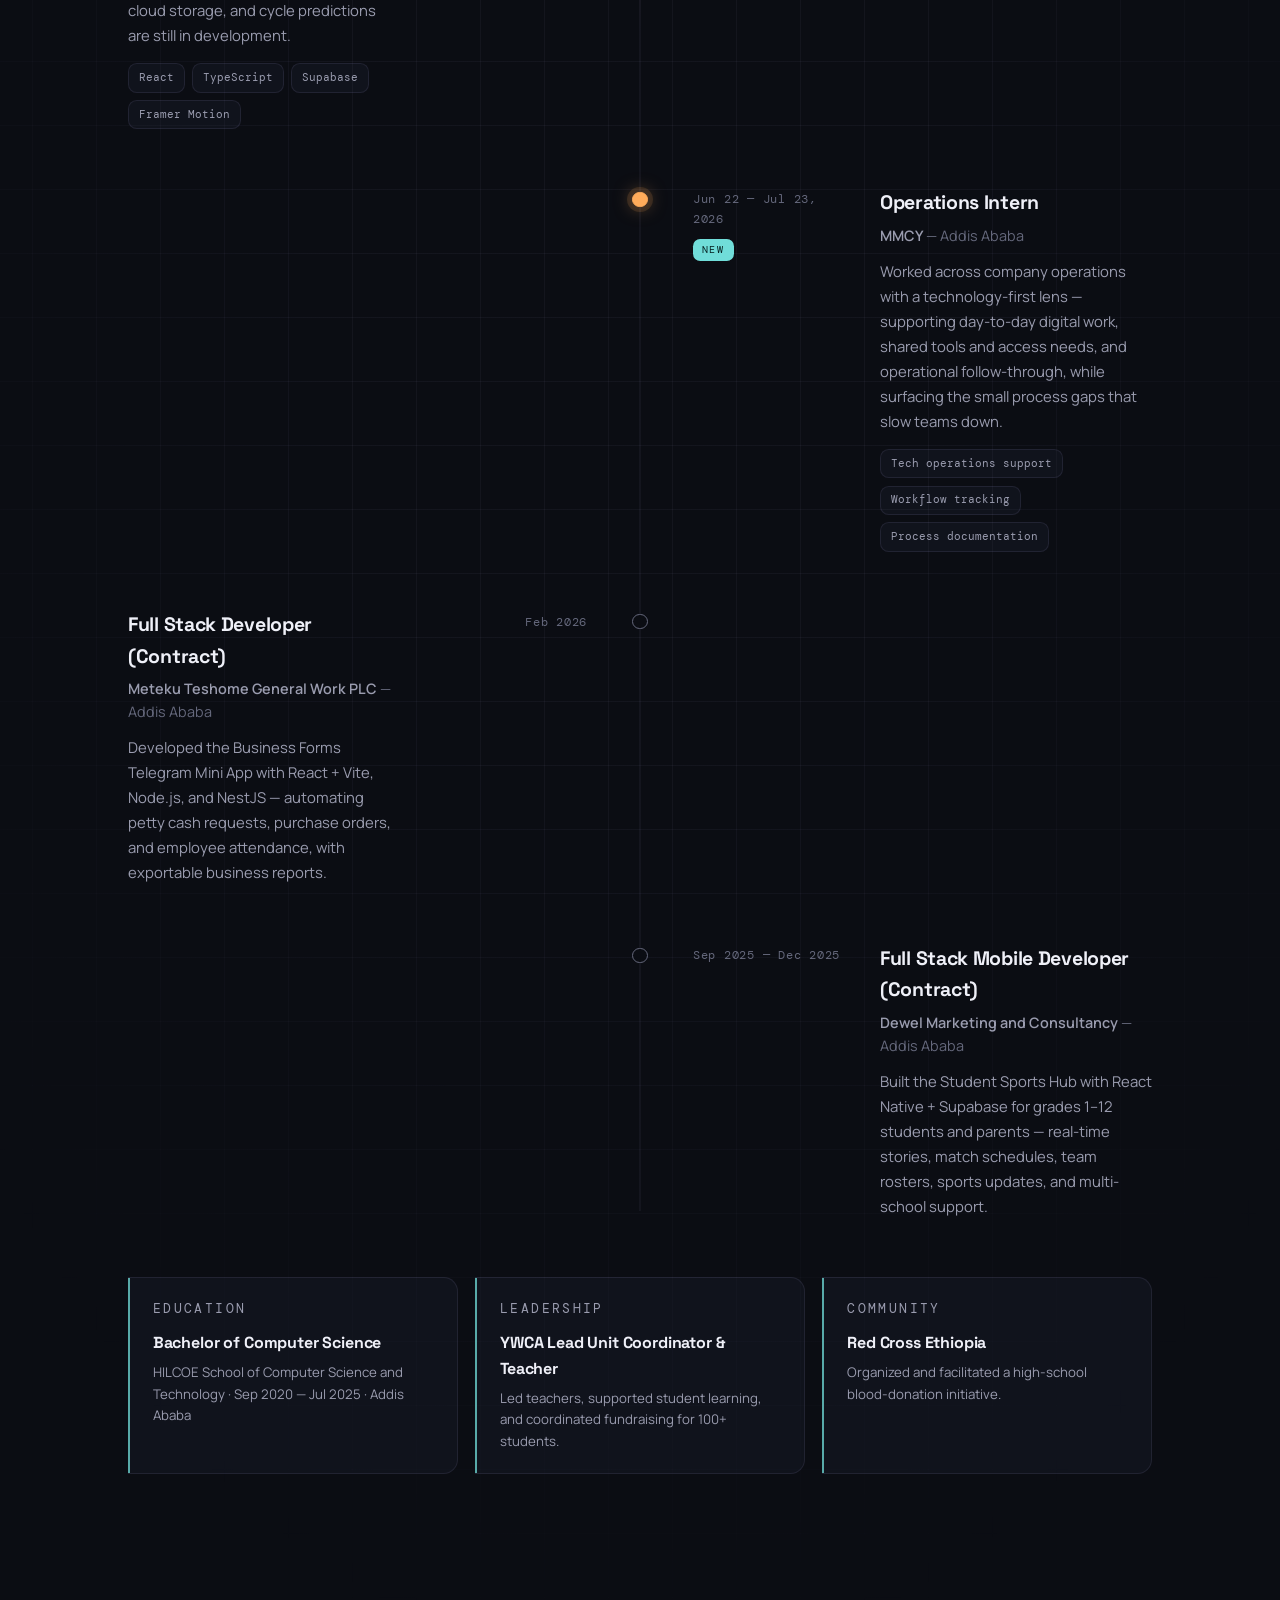
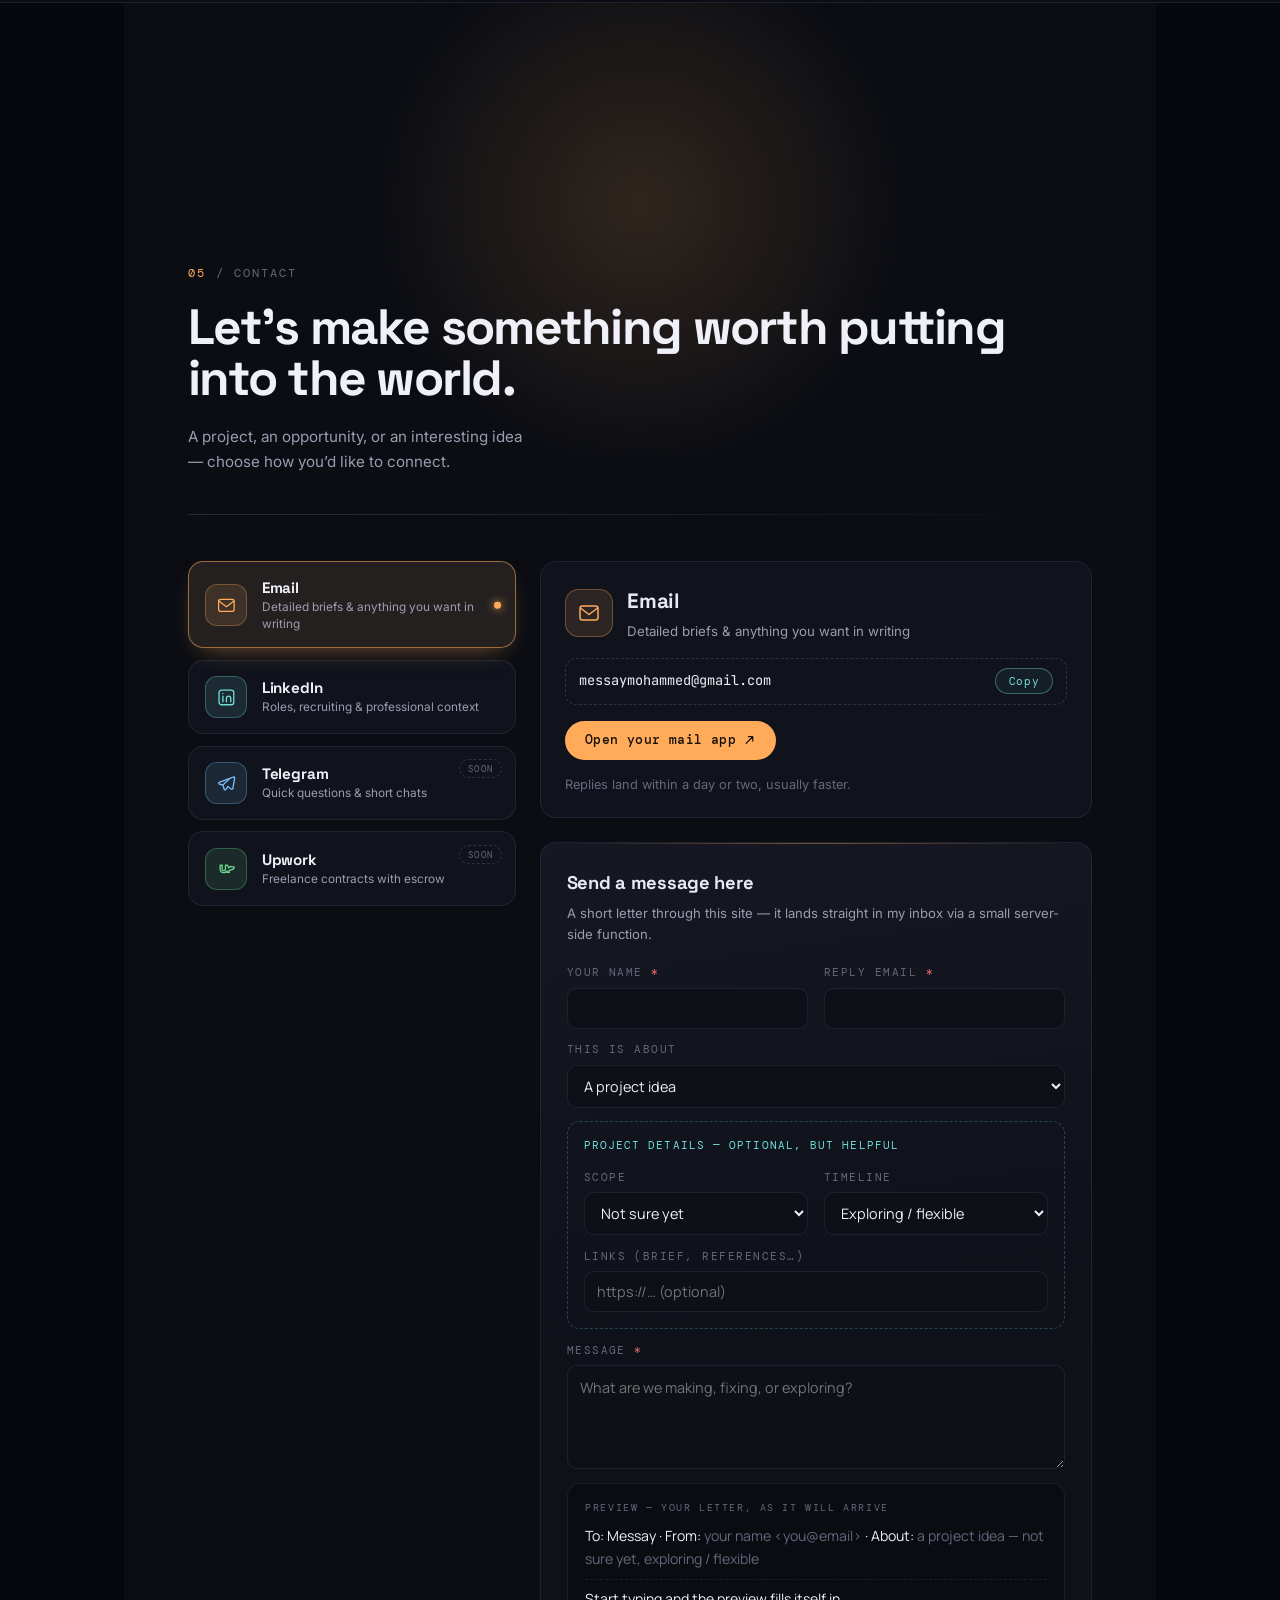
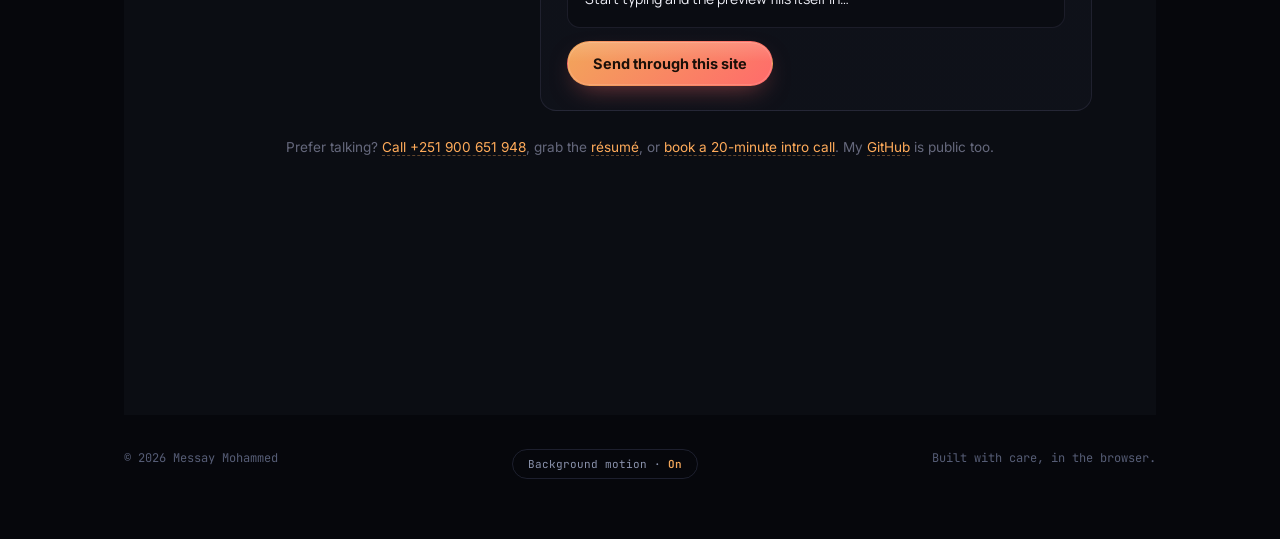
==== commit d84fb56a: "Add site-wide technology matrix rain background layer A single reusable decorative component (#techR" ====
--- a/index.html
+++ b/index.html
@@ -976,71 +976,82 @@
   .csl-noscript{ padding: 18px; font-family: 'DM Mono', monospace; font-size: 12px; color: #98a0b5; }
 
   /* stackfall rain field */
-  .rain{
+  /* ---------- technology matrix rain — additive site-wide atmosphere layer ----------
+     Documented stacking contract (root context):
+       body canvas bg  <  in-flow section backgrounds  <
+       .tech-rain (fixed, z 0 — joins .field/.orb atmosphere tier)  <
+       main.wrap (z 1 — ALL sections, cards, text)  <
+       .grain (z 45)  <  nav (z 50)  <  progress (z 60)  <  chat (z 70)  <  dialogs (top layer)
+     The layer is transparent (no fill of its own), pointer-events none, aria-hidden. */
+  .tech-rain{
+    position: fixed;
+    inset: 0;
+    z-index: 0;
+    overflow: hidden;
+    pointer-events: none;
+    contain: strict;
+    /* soft top/bottom fade so logos arrive and depart gently */
+    -webkit-mask-image: linear-gradient(to bottom, transparent 0, #000 10%, #000 88%, transparent 100%);
+            mask-image: linear-gradient(to bottom, transparent 0, #000 10%, #000 88%, transparent 100%);
+  }
+  .rt-strip{ position: absolute; top: 0; bottom: 0; }
+  .rt-chip{
     position: absolute;
-    inset: 0;
-    z-index: 1;
-    display: flex;
-    justify-content: space-between;
-    pointer-events: none;
-    opacity: 0.55;
-    -webkit-mask-image: linear-gradient(to bottom, transparent, #000 14%, #000 86%, transparent),
-                        linear-gradient(to right, transparent, #000 8%, #000 92%, transparent);
-            mask-image: linear-gradient(to bottom, transparent, #000 14%, #000 86%, transparent),
-                        linear-gradient(to right, transparent, #000 8%, #000 92%, transparent);
-    -webkit-mask-composite: source-in;
-            mask-composite: intersect;
-  }
-  .rain-col{
-    position: relative;
-    flex: 0 0 auto;
-    width: 108px;
-    overflow: hidden;
-  }
-  .rain-strip{
-    position: absolute;
-    top: 0; left: 0;
-    width: 100%;
-    display: flex;
-    flex-direction: column;
-    gap: 18px;
-    will-change: transform;
-  }
-  .rain-chip{
+    top: 0;
+    left: 0;
     display: flex;
     align-items: center;
-    gap: 7px;
-    font-family: 'DM Mono', monospace;
-    font-size: 10.5px;
-    letter-spacing: 0.03em;
-    color: #aab0c6;
-    background: rgba(13,16,25,0.82);
-    border: 1px solid var(--border-soft, rgba(173,166,224,0.11));
-    border-radius: 8px;
-    padding: 6px 10px;
+    justify-content: center;
+    will-change: transform;
+  }
+  .rt-glyph{
+    display: block;
+    width: 100%;
+    height: 100%;
+    background: currentColor;
+    -webkit-mask-image: var(--icon);
+            mask-image: var(--icon);
+    -webkit-mask-size: contain;
+            mask-size: contain;
+    -webkit-mask-position: center;
+            mask-position: center;
+    -webkit-mask-repeat: no-repeat;
+            mask-repeat: no-repeat;
+  }
+  .rt-text{
+    font-family: 'DM Mono', monospace;
+    letter-spacing: 0.06em;
     white-space: nowrap;
-    opacity: 0.75;
-    transition: opacity 0.3s ease, border-color 0.3s ease, box-shadow 0.3s ease, background 0.3s ease;
-  }
-  .rain-chip .cdot{
-    width: 6px; height: 6px;
-    border-radius: 50%;
-    background: var(--catc, #9a9caf);
-    flex-shrink: 0;
-  }
-  .rain-chip.lit{
-    opacity: 1;
-    color: #f2f4fb;
-    border-color: var(--catc, var(--re-cyan));
-    box-shadow: 0 0 18px -4px var(--catc, var(--re-cyan));
-    background: rgba(20,24,36,0.95);
-  }
-  .console-section.inspecting .rain-chip:not(.lit){ opacity: 0.25; }
-  .console-section.paused .rain-strip{ animation-play-state: paused; }
-  .console-section.paused .rain{ opacity: 0.32; }
-  .rain-chip{ pointer-events: auto; cursor: pointer; }
-  .rain-chip.learn{ border-style: dashed; opacity: 0.6; }
-  .rain-strip.static-strip{ bottom: 0; height: 100%; justify-content: space-evenly; padding: 12px 0; }
+  }
+  .tech-rain.inspecting .rt-chip:not(.lit){ opacity: 0.025 !important; }
+  .tech-rain .rt-chip.lit{ opacity: 0.4 !important; color: var(--re-warm); }
+  .tech-rain.static .rt-chip{ will-change: auto; }
+  @media (prefers-reduced-motion: reduce){
+    .tech-rain .rt-chip{ will-change: auto; }
+  }
+
+  /* background-motion toggle (footer settings location) */
+  .bg-toggle{
+    font-family: 'JetBrains Mono', monospace;
+    font-size: 11px;
+    color: var(--text-dim);
+    background: transparent;
+    border: 1px solid var(--border);
+    border-radius: 999px;
+    padding: 7px 15px;
+    cursor: pointer;
+    transition: border-color 0.2s, color 0.2s, background 0.2s;
+    white-space: nowrap;
+  }
+  .bg-toggle:hover{ border-color: var(--border-strong); color: var(--text); }
+  .bg-toggle:focus-visible{ outline: 2px solid var(--amber); outline-offset: 2px; }
+  .bg-toggle b{ color: var(--amber); font-weight: 600; }
+  .bg-toggle[aria-pressed="true"] b{ color: var(--text-faint); }
+  @media (max-width: 640px){
+    footer{ flex-wrap: wrap; gap: 14px; justify-content: center; }
+    .bg-toggle{ order: 3; }
+  }
+
   .sf-group{ flex: 0 0 100%; margin-bottom: 0.5rem; }
   .sf-group:last-child{ margin-bottom: 0; }
   .sf-group-label{
@@ -1053,10 +1064,6 @@
   }
   .sf-row{ display: flex; flex-wrap: wrap; gap: 6px; }
   .sf-none{ font-family: 'DM Mono', monospace; font-size: 10px; color: var(--text-faint); }
-  @media (prefers-reduced-motion: reduce){
-    .rain{ opacity: 0.42; }
-  }
-
   /* stackfall control panel */
   .stackfall{
     border: 1px solid var(--border);
@@ -1236,9 +1243,6 @@
 
   @media (max-width: 1100px){
     .console-grid{ grid-template-columns: 1fr; }
-  }
-  @media (max-width: 820px){
-    .rain{ opacity: 0.4; }
   }
   @media (max-width: 640px){
     .console-inner{ padding: 3rem 22px; }
@@ -2983,6 +2987,7 @@
   <div class="orb orb-1"></div>
   <div class="orb orb-2"></div>
   <div class="orb orb-3"></div>
+  <div class="tech-rain" id="techRain" aria-hidden="true"></div>
   <div class="grain"></div>
   <div class="frame-corner fc-tl"></div>
   <div class="frame-corner fc-tr"></div>
@@ -3111,7 +3116,6 @@
     </section>
 
     <section id="console" class="console-section" aria-label="Interactive developer console and technology field">
-      <div class="rain" id="rainField" aria-hidden="true"></div>
       <div class="console-inner">
         <div class="console-head">
           <div>
@@ -3141,7 +3145,7 @@
               <span class="sf-label">Stackfall · verified stack field</span>
               <button type="button" class="sf-pause" id="sfPause" aria-pressed="false">Pause motion</button>
             </div>
-            <p class="sf-note">The rain behind is the verified stack, drifting. Filter or inspect here — this list itself never moves.</p>
+            <p class="sf-note">The slow rain behind the whole site is this same verified inventory, drifting. Filter or inspect here — this list itself never moves.</p>
             <div class="sf-filters" id="sfFilters" role="group" aria-label="Filter by category"></div>
             <div class="sf-list" id="sfList" role="group" aria-label="Technology list"></div>
             <div class="sf-detail" id="sfDetail" hidden>
@@ -3641,6 +3645,7 @@
 
     <footer>
       <span>© 2026 Messay Mohammed</span>
+      <button type="button" class="bg-toggle" id="bgMotionToggle" aria-pressed="false">Background motion · <b>On</b></button>
       <span>Built with care, in the browser.</span>
     </footer>
 
@@ -4301,30 +4306,30 @@
   // ---------- Stackfall + messay.sh console ----------
   // One shared tech inventory feeds the falling field, the filterable list, and the console's stack/inspect commands.
   const TECH = [
-    { name: 'React', cat: 'interface', role: 'Component UIs with state that stays manageable', projects: ['forms', 'hercycle'] },
-    { name: 'Next.js', cat: 'interface', role: 'Server-rendered React for fast, indexable pages', projects: [] },
-    { name: 'TypeScript', cat: 'interface', role: 'Type safety across the whole codebase', projects: ['forms', 'hercycle'] },
-    { name: 'Tailwind CSS', cat: 'interface', role: 'Utility-first styling with consistent design tokens', projects: [] },
-    { name: 'React Native', cat: 'interface', role: 'Cross-platform mobile from one codebase', projects: ['sports'] },
-    { name: 'Expo', cat: 'interface', role: 'Shipping and previewing mobile builds fast', projects: ['sports'] },
-    { name: 'Framer Motion', cat: 'interface', role: 'Motion that makes transitions feel intentional', projects: ['hercycle'] },
-    { name: 'Material UI', cat: 'interface', role: 'Accessible component foundations, restyled', projects: ['hercycle'] },
-    { name: 'Node.js', cat: 'application', role: 'JavaScript on the server, where the logic lives', projects: ['forms'] },
-    { name: 'NestJS', cat: 'application', role: 'Structured, modular APIs that stay tidy as they grow', projects: ['forms'] },
-    { name: 'Express.js', cat: 'application', role: 'Lean HTTP services without ceremony', projects: [] },
-    { name: 'FastAPI', cat: 'application', role: 'Typed Python APIs with automatic docs', projects: [] },
+    { name: 'React', icon: 'assets/icons/tech/react.svg', cat: 'interface', role: 'Component UIs with state that stays manageable', projects: ['forms', 'hercycle'] },
+    { name: 'Next.js', icon: 'assets/icons/tech/nextdotjs.svg', cat: 'interface', role: 'Server-rendered React for fast, indexable pages', projects: [] },
+    { name: 'TypeScript', icon: 'assets/icons/tech/typescript.svg', cat: 'interface', role: 'Type safety across the whole codebase', projects: ['forms', 'hercycle'] },
+    { name: 'Tailwind CSS', icon: 'assets/icons/tech/tailwindcss.svg', cat: 'interface', role: 'Utility-first styling with consistent design tokens', projects: [] },
+    { name: 'React Native', icon: 'assets/icons/tech/react.svg', cat: 'interface', role: 'Cross-platform mobile from one codebase', projects: ['sports'] },
+    { name: 'Expo', icon: 'assets/icons/tech/expo.svg', cat: 'interface', role: 'Shipping and previewing mobile builds fast', projects: ['sports'] },
+    { name: 'Framer Motion', icon: 'assets/icons/tech/framer.svg', cat: 'interface', role: 'Motion that makes transitions feel intentional', projects: ['hercycle'] },
+    { name: 'Material UI', icon: 'assets/icons/tech/mui.svg', cat: 'interface', role: 'Accessible component foundations, restyled', projects: ['hercycle'] },
+    { name: 'Node.js', icon: 'assets/icons/tech/nodedotjs.svg', cat: 'application', role: 'JavaScript on the server, where the logic lives', projects: ['forms'] },
+    { name: 'NestJS', icon: 'assets/icons/tech/nestjs.svg', cat: 'application', role: 'Structured, modular APIs that stay tidy as they grow', projects: ['forms'] },
+    { name: 'Express.js', icon: 'assets/icons/tech/express.svg', cat: 'application', role: 'Lean HTTP services without ceremony', projects: [] },
+    { name: 'FastAPI', icon: 'assets/icons/tech/fastapi.svg', cat: 'application', role: 'Typed Python APIs with automatic docs', projects: [] },
     { name: 'REST API design', cat: 'application', role: 'Endpoints that read like the domain they serve', projects: ['forms'] },
     { name: 'WebSockets', cat: 'application', role: 'Live updates without the polling tax', projects: [] },
-    { name: 'PostgreSQL', cat: 'data', role: 'Relational data with real constraints', projects: ['sports'] },
-    { name: 'Supabase', cat: 'data', role: 'Auth, realtime and Postgres in one platform', projects: ['sports', 'hercycle'] },
-    { name: 'MySQL', cat: 'data', role: 'The dependable classic relational workhorse', projects: [] },
-    { name: 'Firebase', cat: 'data', role: 'Managed auth and store for rapid prototypes', projects: [] },
-    { name: 'Redis', cat: 'data', role: 'Caching and queues at memory speed', projects: [] },
-    { name: 'JWT / OAuth 2.0', cat: 'data', role: 'Tokens and third-party sign-in, done properly', projects: [] },
+    { name: 'PostgreSQL', icon: 'assets/icons/tech/postgresql.svg', cat: 'data', role: 'Relational data with real constraints', projects: ['sports'] },
+    { name: 'Supabase', icon: 'assets/icons/tech/supabase.svg', cat: 'data', role: 'Auth, realtime and Postgres in one platform', projects: ['sports', 'hercycle'] },
+    { name: 'MySQL', icon: 'assets/icons/tech/mysql.svg', cat: 'data', role: 'The dependable classic relational workhorse', projects: [] },
+    { name: 'Firebase', icon: 'assets/icons/tech/firebase.svg', cat: 'data', role: 'Managed auth and store for rapid prototypes', projects: [] },
+    { name: 'Redis', icon: 'assets/icons/tech/redis.svg', cat: 'data', role: 'Caching and queues at memory speed', projects: [] },
+    { name: 'JWT / OAuth 2.0', icon: 'assets/icons/tech/jsonwebtokens.svg', cat: 'data', role: 'Tokens and third-party sign-in, done properly', projects: [] },
     { name: 'RBAC', cat: 'data', role: 'Roles and permissions instead of if-chains', projects: ['sports'] },
     { name: 'Pen-testing basics', cat: 'data', role: 'Thinking like an attacker to defend the app', projects: [], learn: true },
-    { name: 'Docker', cat: 'tools', role: 'Same container on my machine and in production', projects: [] },
-    { name: 'Git / GitHub', cat: 'tools', role: 'Versioned work with reviewable history', projects: [] },
+    { name: 'Docker', icon: 'assets/icons/tech/docker.svg', cat: 'tools', role: 'Same container on my machine and in production', projects: [] },
+    { name: 'Git / GitHub', icon: 'assets/icons/tech/git.svg', cat: 'tools', role: 'Versioned work with reviewable history', projects: [] },
     { name: 'AI engineering', cat: 'tools', role: 'Assistants, prompting, agentic workflows', projects: [], learn: true }
   ];
   const TECH_CATS = {
@@ -4343,204 +4348,261 @@
     return TECH.find(t => t.name.toLowerCase() === q || t.name.toLowerCase().replace(/[\s/.]+/g, '') === q.replace(/[\s/.]+/g, ''));
   }
 
-  // ----- the falling field (decorative, decorative only) -----
-  (function initStackfall(){
-    const section = document.getElementById('console');
-    const rain = document.getElementById('rainField');
-    const pauseBtn = document.getElementById('sfPause');
-    if (!section || !rain || !pauseBtn) return;
-    const reduced = window.matchMedia('(prefers-reduced-motion: reduce)').matches;
-
-    let paused = false;
-    try { paused = localStorage.getItem('sf-paused') === '1'; } catch (_) {}
-    let offscreen = false;
+  // ----- technology matrix rain: ONE global, site-wide decorative layer -----
+  // Layer joins the existing z-0 atmosphere tier (.field grid + .orb glows), fixed and
+  // transparent; main.wrap (z 1) keeps every card/nav/dialog above it. Rendering is a
+  // bounded DOM pool animated with transform3d/opacity on a single rAF loop (no Canvas/
+  // WebGL/lib — ~70 nodes is trivially cheap and keeps text fallbacks crisp).
+  const MATRIX_RAIN = {
+    streams: [ [560, 3], [820, 4], [1100, 6], [1440, 7], [Infinity, 9] ], // [minWidth, count]
+    depth: {
+      far:  { size: [11, 15], opacity: [0.05, 0.085], speed: [6, 11]  },
+      mid:  { size: [16, 21], opacity: [0.09, 0.13],  speed: [11, 17] },
+      near: { size: [23, 29], opacity: [0.14, 0.2],   speed: [17, 24] }
+    },
+    tierPattern: ['far', 'mid', 'far', 'mid', 'far', 'near', 'far', 'mid', 'near'], // ~50/33/17 mix
+    gap: [120, 168],         // px vertical breathing room per stream
+    corridor: 34,            // px horizontal wobble within a stream
+    maxInstances: 70,        // hard cap on live logo nodes
+    colors: ['#aab0c6', '#9aa2bc', '#b6bdd2'],  // palette-neutral slates
+    brandColors: false,      // reserved: sparse muted brand accents if ever wanted
+    storageKey: 'bg-motion'  // localStorage pref ('on' | 'off'); legacy 'sf-paused' migrated
+  };
+
+  (function initTechRain(){
+    const layer = document.getElementById('techRain');
+    if (!layer || window.__techRain) return; // remount/route-change guard: never duplicate
+
+    const reducedMq = window.matchMedia('(prefers-reduced-motion: reduce)');
+    let reduced = reducedMq.matches;
+    let pref = null; // 'on' | 'off' | null (auto)
+    try {
+      pref = localStorage.getItem(MATRIX_RAIN.storageKey);
+      if (pref === null && localStorage.getItem('sf-paused') === '1') pref = 'off'; // migrate legacy pause
+    } catch (_) {}
     let hidden = document.hidden;
 
-    const chips = []; // every chip instance, incl. loop duplicates — { el, tech }
-    let strips = [];  // { el, speed, offset, half }
+    const chips = [];    // { el, strip, base, cycle, cursorSlot }
+    let streams = [];    // { el, speed, dist, total, lead, queue, cursor }
     let rafId = null;
     let lastT = 0;
-
-    function colCount(){
-      const w = section.clientWidth || window.innerWidth;
-      if (w >= 980) return 5;
-      if (w >= 680) return 4;
-      if (w >= 440) return 3;
-      return 2;
+    const deadIcons = new Set();
+    const iconSeen = new Set();
+
+    function streamCount(){
+      const w = window.innerWidth || 1024;
+      for (const [minW, n] of MATRIX_RAIN.streams){ if (w < minW) return n; }
+      return MATRIX_RAIN.streams[MATRIX_RAIN.streams.length - 1][1];
     }
-
-    function shuffledTech(){
-      const arr = TECH.slice();
-      for (let i = arr.length - 1; i > 0; i--){
+    const rand = (a, b) => a + Math.random() * (b - a);
+    function shuffled(){
+      const a = TECH.slice();
+      for (let i = a.length - 1; i > 0; i--){
         const j = Math.floor(Math.random() * (i + 1));
-        const tmp = arr[i]; arr[i] = arr[j]; arr[j] = tmp;
+        const t = a[i]; a[i] = a[j]; a[j] = t;
       }
-      return arr;
+      return a;
     }
 
-    function makeChip(tech){
-      const el = document.createElement('button');
-      el.type = 'button';
-      el.className = 'rain-chip' + (tech.learn ? ' learn' : '');
-      el.dataset.tech = tech.name;
-      el.style.setProperty('--catc', TECH_CATS[tech.cat].color);
-      el.innerHTML = '<span class="cdot" aria-hidden="true"></span>';
-      const label = document.createElement('span');
-      label.textContent = tech.name;
-      el.appendChild(label);
-      el.title = tech.name + ' — inspect';
-      el.setAttribute('aria-hidden', 'true'); // decorative: the sf-list panel is the accessible path
-      el.tabIndex = -1;
-      el.addEventListener('click', () => inspectTech(tech));
-      return el;
+    function guardIcon(tech){
+      if (!tech.icon || iconSeen.has(tech.icon)) return;
+      iconSeen.add(tech.icon);
+      const im = new Image();
+      im.onerror = () => {
+        deadIcons.add(tech.icon);
+        // graceful degradation: repaint live instances of this glyph as text tiles
+        chips.forEach(c => { if (c.el.dataset.tech === tech.name) renderChip(c, tech); });
+      };
+      im.src = tech.icon;
     }
 
-    function trackChips(){
+    function renderChip(chip, tech){
+      chip.el.innerHTML = '';
+      chip.el.dataset.tech = tech.name;
+      chip.el.title = tech.name;
+      if (tech.icon && !deadIcons.has(tech.icon)){
+        const g = document.createElement('i');
+        g.className = 'rt-glyph';
+        g.style.setProperty('-webkit-mask-image', 'url("' + tech.icon + '")');
+        g.style.setProperty('mask-image', 'url("' + tech.icon + '")');
+        chip.el.appendChild(g);
+        guardIcon(tech);
+      } else {
+        const tx = document.createElement('span');
+        tx.className = 'rt-text';
+        tx.textContent = tech.name;
+        tx.style.fontSize = Math.max(9, chip.size * 0.42) + 'px';
+        chip.el.appendChild(tx);
+      }
+    }
+
+    function recycleChip(chip, tech){
+      chip.size = rand(...MATRIX_RAIN.depth[chip.tier].size);
+      chip.el.style.width = chip.size + 'px';
+      chip.el.style.height = chip.size + 'px';
+      chip.el.style.opacity = rand(...MATRIX_RAIN.depth[chip.tier].opacity).toFixed(3);
+      chip.el.style.color = MATRIX_RAIN.colors[Math.floor(Math.random() * MATRIX_RAIN.colors.length)];
+      chip.x = rand(0, chip.strip.width - chip.size);
+      chip.el.style.left = '0px';
+      renderChip(chip, tech);
+    }
+
+    function build(){
+      // detach old DOM in one go; bounded reuse starts fresh
+      layer.innerHTML = '';
       chips.length = 0;
-      rain.querySelectorAll('.rain-chip').forEach(el => {
-        const tech = techByName(el.dataset.tech || '');
-        if (tech){
-          chips.push({ el, tech });
-          el.addEventListener('click', () => inspectTech(tech));
+      streams = [];
+      const n = streamCount();
+      const vh = window.innerHeight || 800;
+      const w = window.innerWidth || 1024;
+      let perStream = Math.ceil((vh + 2 * Math.max(...MATRIX_RAIN.gap)) / MATRIX_RAIN.gap[0]) + 1;
+      perStream = Math.max(4, Math.min(perStream, Math.floor(MATRIX_RAIN.maxInstances / n)));
+      const stripW = w / n;
+      for (let i = 0; i < n; i++){
+        const tier = MATRIX_RAIN.tierPattern[i % MATRIX_RAIN.tierPattern.length];
+        const gap = rand(...MATRIX_RAIN.gap);
+        const strip = {
+          el: document.createElement('div'),
+          speed: rand(...MATRIX_RAIN.depth[tier].speed),
+          dist: 0,
+          phase: 0,
+          total: perStream * gap,
+          lead: gap,
+          gap,
+          width: stripW,
+          queue: shuffled(),
+          cursor: 0,
+          tier
+        };
+        strip.phase = rand(0, strip.total);
+        strip.el.className = 'rt-strip';
+        strip.el.style.left = (i * stripW) + 'px';
+        strip.el.style.width = stripW + 'px';
+        layer.appendChild(strip.el);
+        streams.push(strip);
+        for (let j = 0; j < perStream; j++){
+          const el = document.createElement('span');
+          el.className = 'rt-chip';
+          el.setAttribute('aria-hidden', 'true');
+          const chip = { el, strip, base: j * gap, cycle: -1, tier, size: 0, x: 0 };
+          const tech = strip.queue[strip.cursor++ % strip.queue.length];
+          recycleChip(chip, tech);
+          const raw = strip.phase + chip.base;
+          chip.cycle = Math.floor(raw / strip.total);
+          strip.el.appendChild(el);
+          chips.push(chip);
+        }
+      }
+      placeAll();
+    }
+
+    function placeAll(){
+      chips.forEach(c => {
+        const y = (c.strip.dist + c.strip.phase + c.base) % c.strip.total - c.strip.lead;
+        c.el.style.transform = 'translate3d(' + c.x.toFixed(1) + 'px,' + y.toFixed(1) + 'px,0)';
+      });
+    }
+
+    function effectiveMotion(){
+      if (pref === 'off') return false;
+      if (hidden) return false;
+      if (reduced && pref !== 'on') return false; // reduced-motion: static unless user opts in
+      return true;
+    }
+
+    function frame(t){
+      rafId = null;
+      if (!effectiveMotion()){ lastT = 0; return; }
+      const dt = lastT ? Math.min((t - lastT) / 1000, 0.05) : 0;
+      lastT = t;
+      streams.forEach(s => { if (dt) s.dist += s.speed * dt; });
+      chips.forEach(c => {
+        const raw = c.strip.dist + c.strip.phase + c.base;
+        const y = raw % c.strip.total - c.strip.lead;
+        c.el.style.transform = 'translate3d(' + c.x.toFixed(1) + 'px,' + y.toFixed(1) + 'px,0)';
+        const cyc = Math.floor(raw / c.strip.total);
+        if (cyc !== c.cycle){
+          c.cycle = cyc;
+          recycleChip(c, c.strip.queue[c.strip.cursor++ % c.strip.queue.length]);
         }
       });
+      rafId = requestAnimationFrame(frame);
     }
 
-    // Reduced motion (or JS-lite): identical field composition, parked in place.
-    function buildStatic(){
-      rain.innerHTML = '';
-      chips.length = 0;
-      strips = [];
-      const cols = colCount();
-      const pool = shuffledTech();
-      for (let c = 0; c < cols; c++){
-        const strip = document.createElement('div');
-        strip.className = 'rain-strip static-strip';
-        strip.style.left = (c * (100 / cols)) + '%';
-        strip.style.width = 'calc(' + (100 / cols) + '% - 16px)';
-        rain.appendChild(strip);
-        const perCol = Math.ceil(pool.length / cols);
-        for (let r = 0; r < perCol; r++){
-          const tech = pool[(c * perCol + r) % pool.length];
-          strip.appendChild(makeChip(tech));
-        }
-      }
-      trackChips();
-    }
-
-    // Motion mode: each column is one long strip of (unique) chips, duplicated
-    // once for a seamless wrap; the strip itself is the only transformed node.
-    function buildRain(){
-      rain.innerHTML = '';
-      chips.length = 0;
-      strips = [];
-      const cols = colCount();
-      const pool = shuffledTech();
-      for (let c = 0; c < cols; c++){
-        const strip = document.createElement('div');
-        strip.className = 'rain-strip';
-        strip.style.left = (c * (100 / cols)) + '%';
-        strip.style.width = 'calc(' + (100 / cols) + '% - 16px)';
-        rain.appendChild(strip);
-        const h = Math.max(section.clientHeight, 320);
-        const stride = 52; // chip height + column gap, approx; layout measured after
-        const count = Math.max(8, Math.ceil(h / stride) + 2);
-        const order = shuffledTech();
-        for (let r = 0; r < count; r++) strip.appendChild(makeChip(order[r % order.length]));
-        // duplicate the same row of chips so translateY can wrap seamlessly
-        const firstRun = Array.from(strip.children);
-        firstRun.forEach(node => strip.appendChild(node.cloneNode(true)));
-        strips.push({
-          el: strip,
-          speed: 13 + ((c * 7) % 3) * 4.5,
-          offset: (c * 137) % 400,
-          half: 0
-        });
-      }
-      // reattach events & tech refs on real + cloned chips
-      trackChips();
-      // measure wrap height now that both runs are in the DOM
-      strips.forEach(s => { s.half = s.el.scrollHeight / 2 || 1; });
-    }
-
-    function active(){ return !paused && !offscreen && !hidden; }
-
-    function layout(t){
-      const dt = lastT ? Math.min((t - lastT) / 1000, 0.05) : 0;
-      lastT = t;
-      strips.forEach(s => {
-        if (dt) s.offset = (s.offset + s.speed * dt) % s.half;
-        s.el.style.transform = 'translate3d(0,' + (-s.offset) + 'px,0)';
-      });
-    }
-
-    function loop(t){
-      rafId = null;
-      if (!active()){ lastT = 0; return; }
-      layout(t);
-      rafId = requestAnimationFrame(loop);
-    }
-
     function kick(){
-      if (reduced) return;
-      if (active() && !rafId){
+      if (!rafId && effectiveMotion()){
         lastT = 0;
-        rafId = requestAnimationFrame(loop);
+        rafId = requestAnimationFrame(frame);
       }
     }
 
-    function applyPaused(){
-      pauseBtn.setAttribute('aria-pressed', paused ? 'true' : 'false');
-      pauseBtn.textContent = paused ? 'Resume motion' : 'Pause motion';
-      section.classList.toggle('paused', paused);
+    // ----- controls: footer toggle + stackfall panel pause (one shared state) -----
+    const sfPause = document.getElementById('sfPause');
+    const bgToggle = document.getElementById('bgMotionToggle');
+    function syncControls(){
+      const on = effectiveMotion();
+      if (sfPause){
+        sfPause.setAttribute('aria-pressed', on ? 'false' : 'true');
+        sfPause.textContent = on ? 'Pause motion' : 'Resume motion';
+      }
+      if (bgToggle){
+        bgToggle.setAttribute('aria-pressed', on ? 'false' : 'true');
+        const b = bgToggle.querySelector('b');
+        if (b) b.textContent = on ? 'On' : 'Off';
+      }
+      layer.classList.toggle('paused', !on);
+    }
+    function toggleMotion(){
+      pref = effectiveMotion() ? 'off' : 'on';
+      try { localStorage.setItem(MATRIX_RAIN.storageKey, pref); } catch (_) {}
+      syncControls();
       kick();
     }
-
-    pauseBtn.addEventListener('click', () => {
-      paused = !paused;
-      try { localStorage.setItem('sf-paused', paused ? '1' : '0'); } catch (_) {}
-      applyPaused();
-    });
-
-    if ('IntersectionObserver' in window){
-      new IntersectionObserver((entries) => {
-        offscreen = !entries[0].isIntersecting;
-        kick();
-      }, { threshold: 0.02 }).observe(section);
-    }
+    if (sfPause) sfPause.addEventListener('click', toggleMotion);
+    if (bgToggle) bgToggle.addEventListener('click', toggleMotion);
+
     document.addEventListener('visibilitychange', () => {
       hidden = document.hidden;
-      kick();
+      kick(); // frame loop self-cancels when hidden via effectiveMotion()
     });
-
-    let lastCols = colCount();
+    if (reducedMq.addEventListener) reducedMq.addEventListener('change', e => { reduced = e.matches; syncControls(); kick(); });
+
     let resizeTimer = null;
+    let lastN = streamCount();
+    let lastVh = window.innerHeight || 0;
     window.addEventListener('resize', () => {
       if (resizeTimer) clearTimeout(resizeTimer);
       resizeTimer = setTimeout(() => {
-        if (reduced) return;
-        if (colCount() !== lastCols){
-          lastCols = colCount();
-          buildRain();
-        } else {
-          strips.forEach(s => { s.half = s.el.scrollHeight / 2 || 1; });
+        const n = streamCount();
+        const vh = window.innerHeight || 0;
+        // rebuild only when the layout class actually changes; mobile address-bar
+        // height wiggles (<120px) don't disturb the scene
+        if (n !== lastN || Math.abs(vh - lastVh) > 120){
+          lastN = n; lastVh = vh;
+          build();
         }
         kick();
-      }, 240);
+      }, 250);
     });
 
-    if (reduced) buildStatic(); else buildRain();
-    applyPaused();
-
-    // expose highlight control for the list/detail/console integrations
+    build();
+    syncControls();
+    kick();
+
+    // Stackfall/console inspect now highlights the GLOBAL layer
+    window.__techRain = {
+      count: () => chips.length,
+      streamCount: () => streams.length,
+      running: () => effectiveMotion()
+    };
     window.__stackfall = {
       inspect(entry){
-        section.classList.add('inspecting');
-        chips.forEach(ch => ch.el.classList.toggle('lit', ch.tech === entry));
+        layer.classList.add('inspecting');
+        chips.forEach(c => c.el.classList.toggle('lit', c.el.dataset.tech === entry.name));
       },
       clear(){
-        section.classList.remove('inspecting');
-        chips.forEach(ch => ch.el.classList.remove('lit'));
+        layer.classList.remove('inspecting');
+        chips.forEach(c => c.el.classList.remove('lit'));
       }
     };
   })();
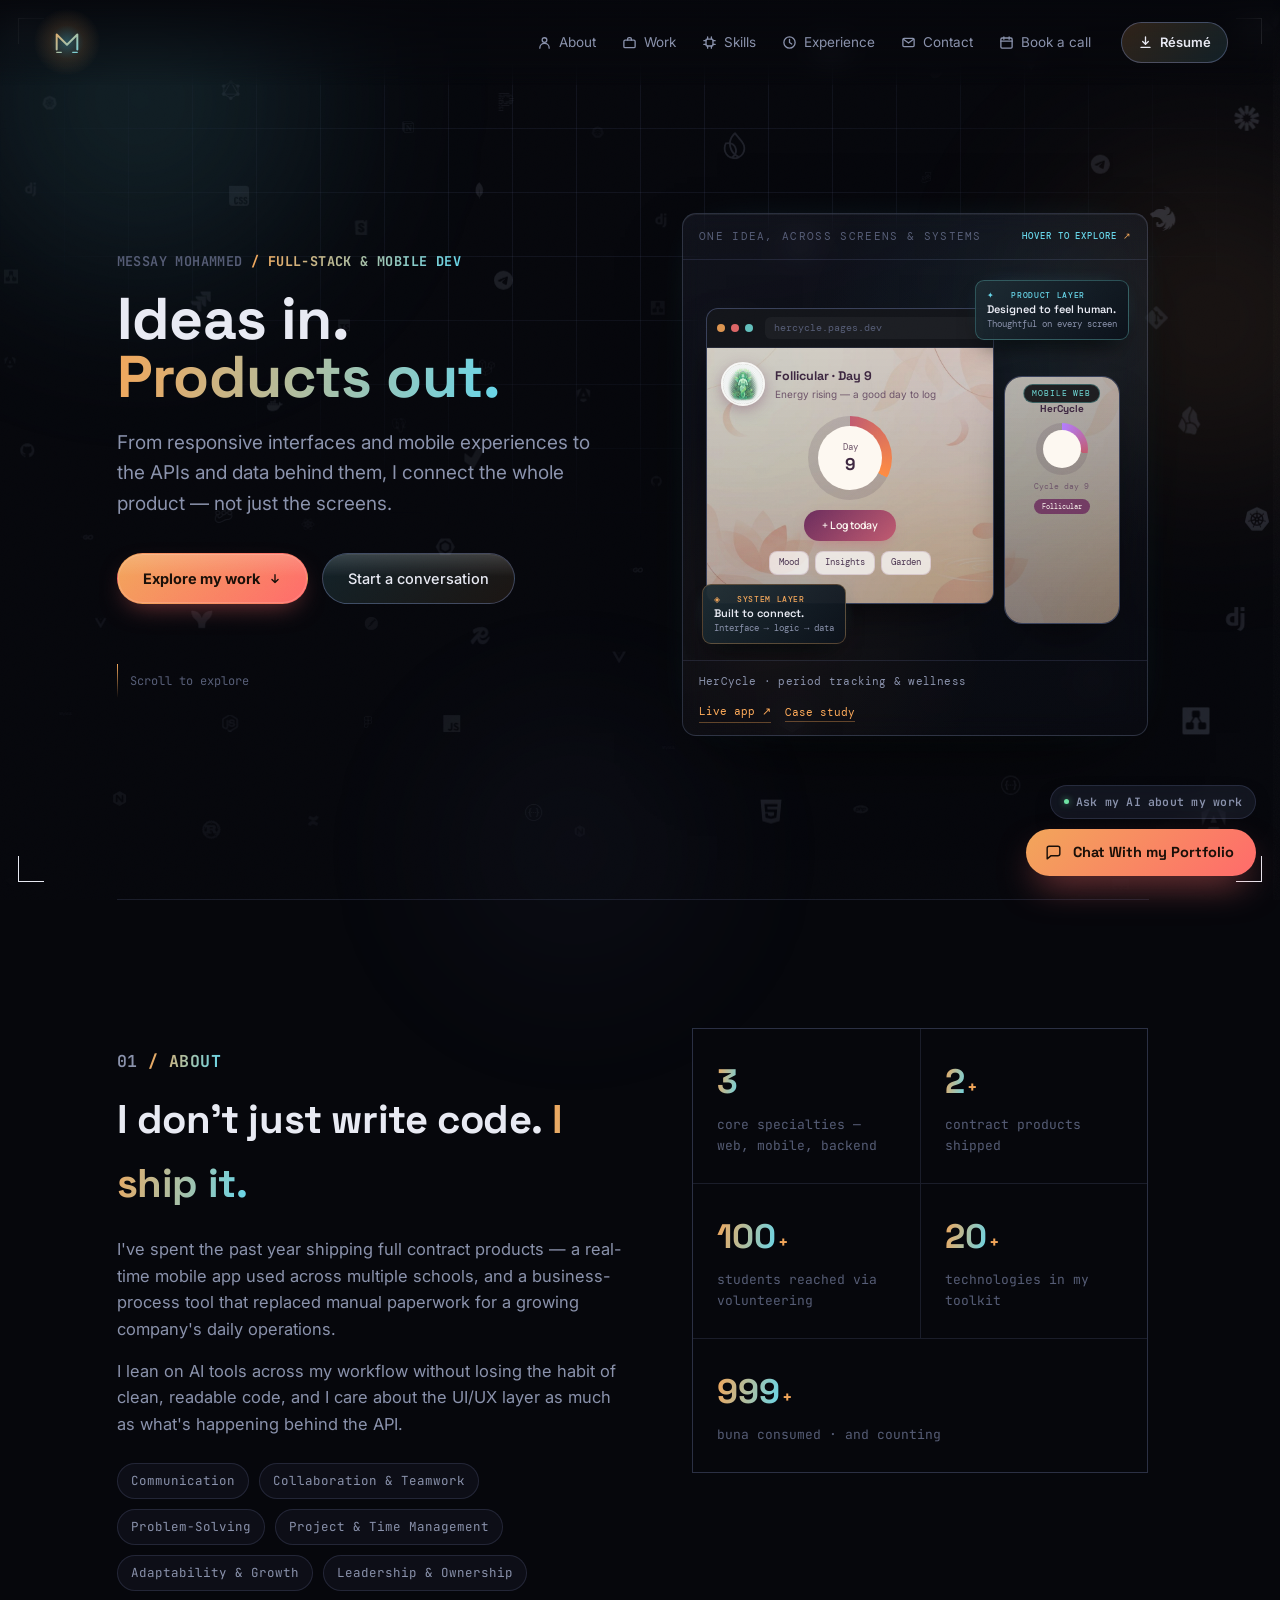
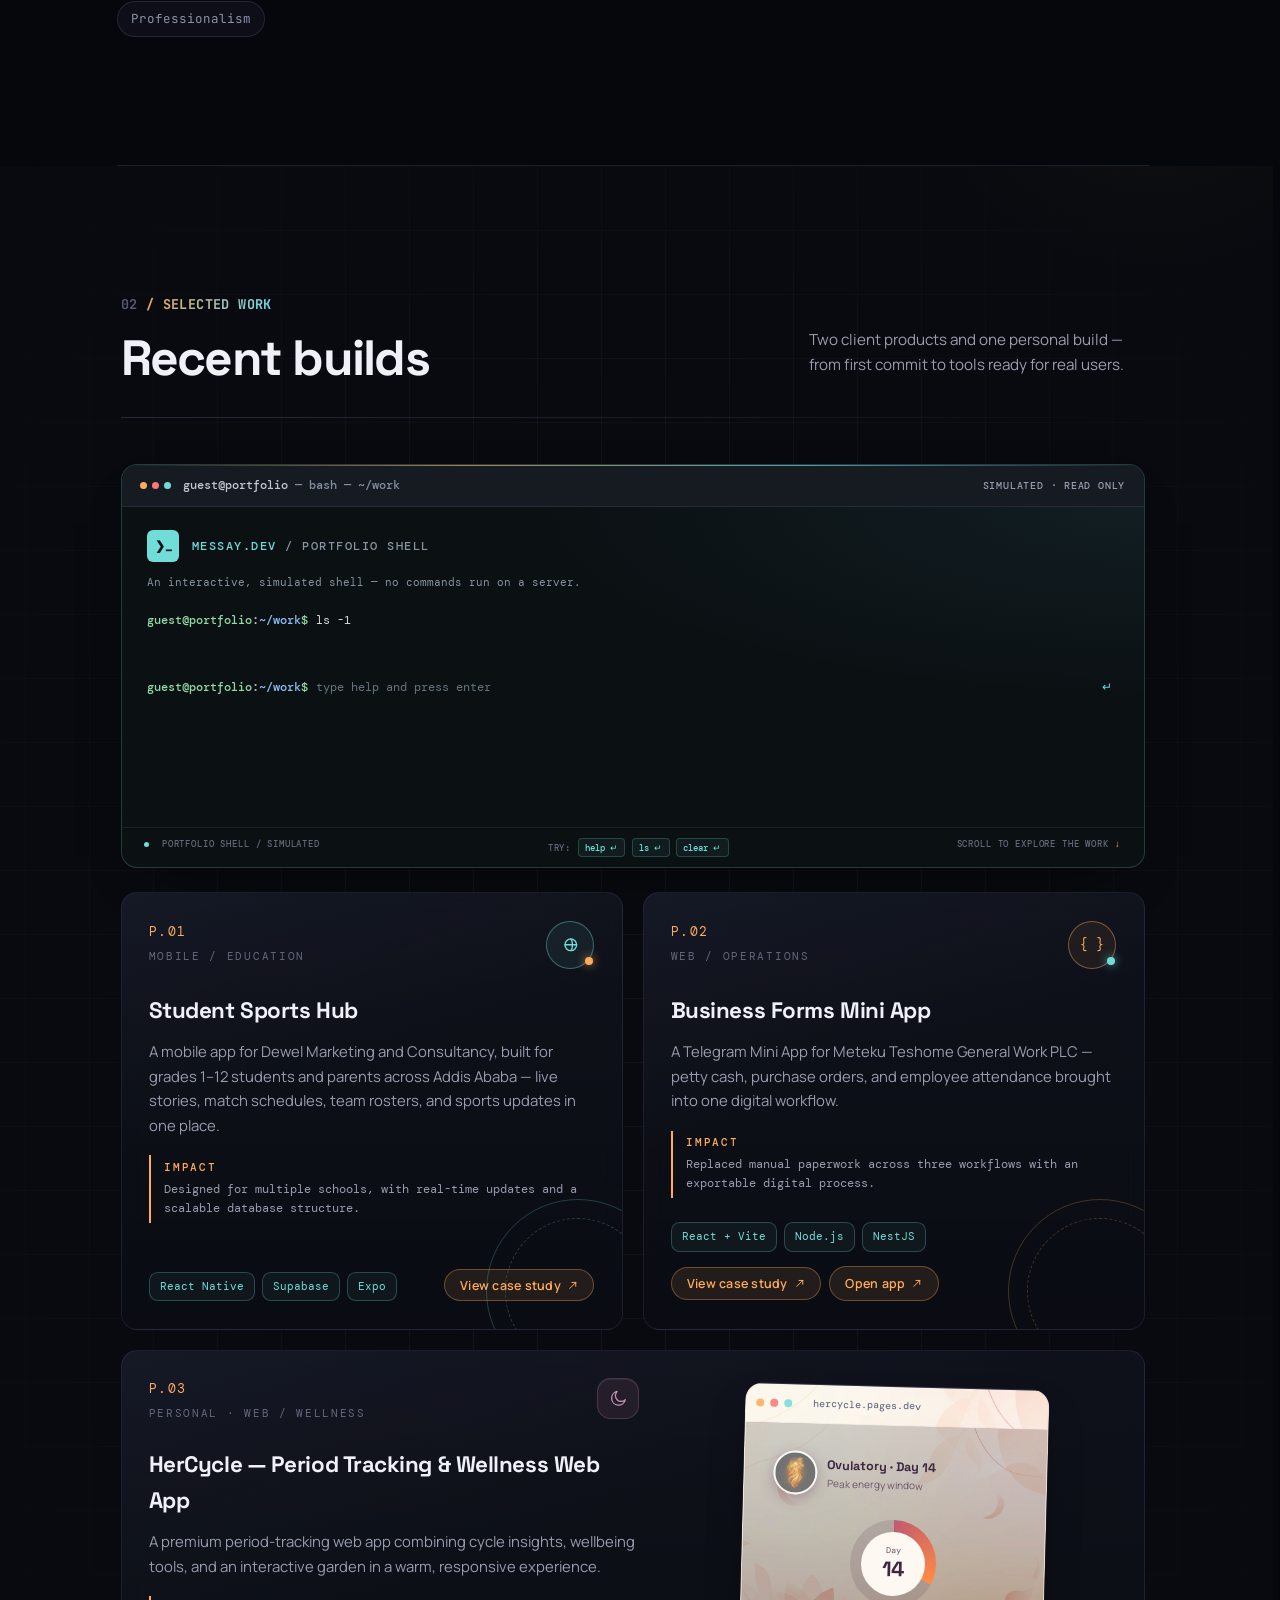
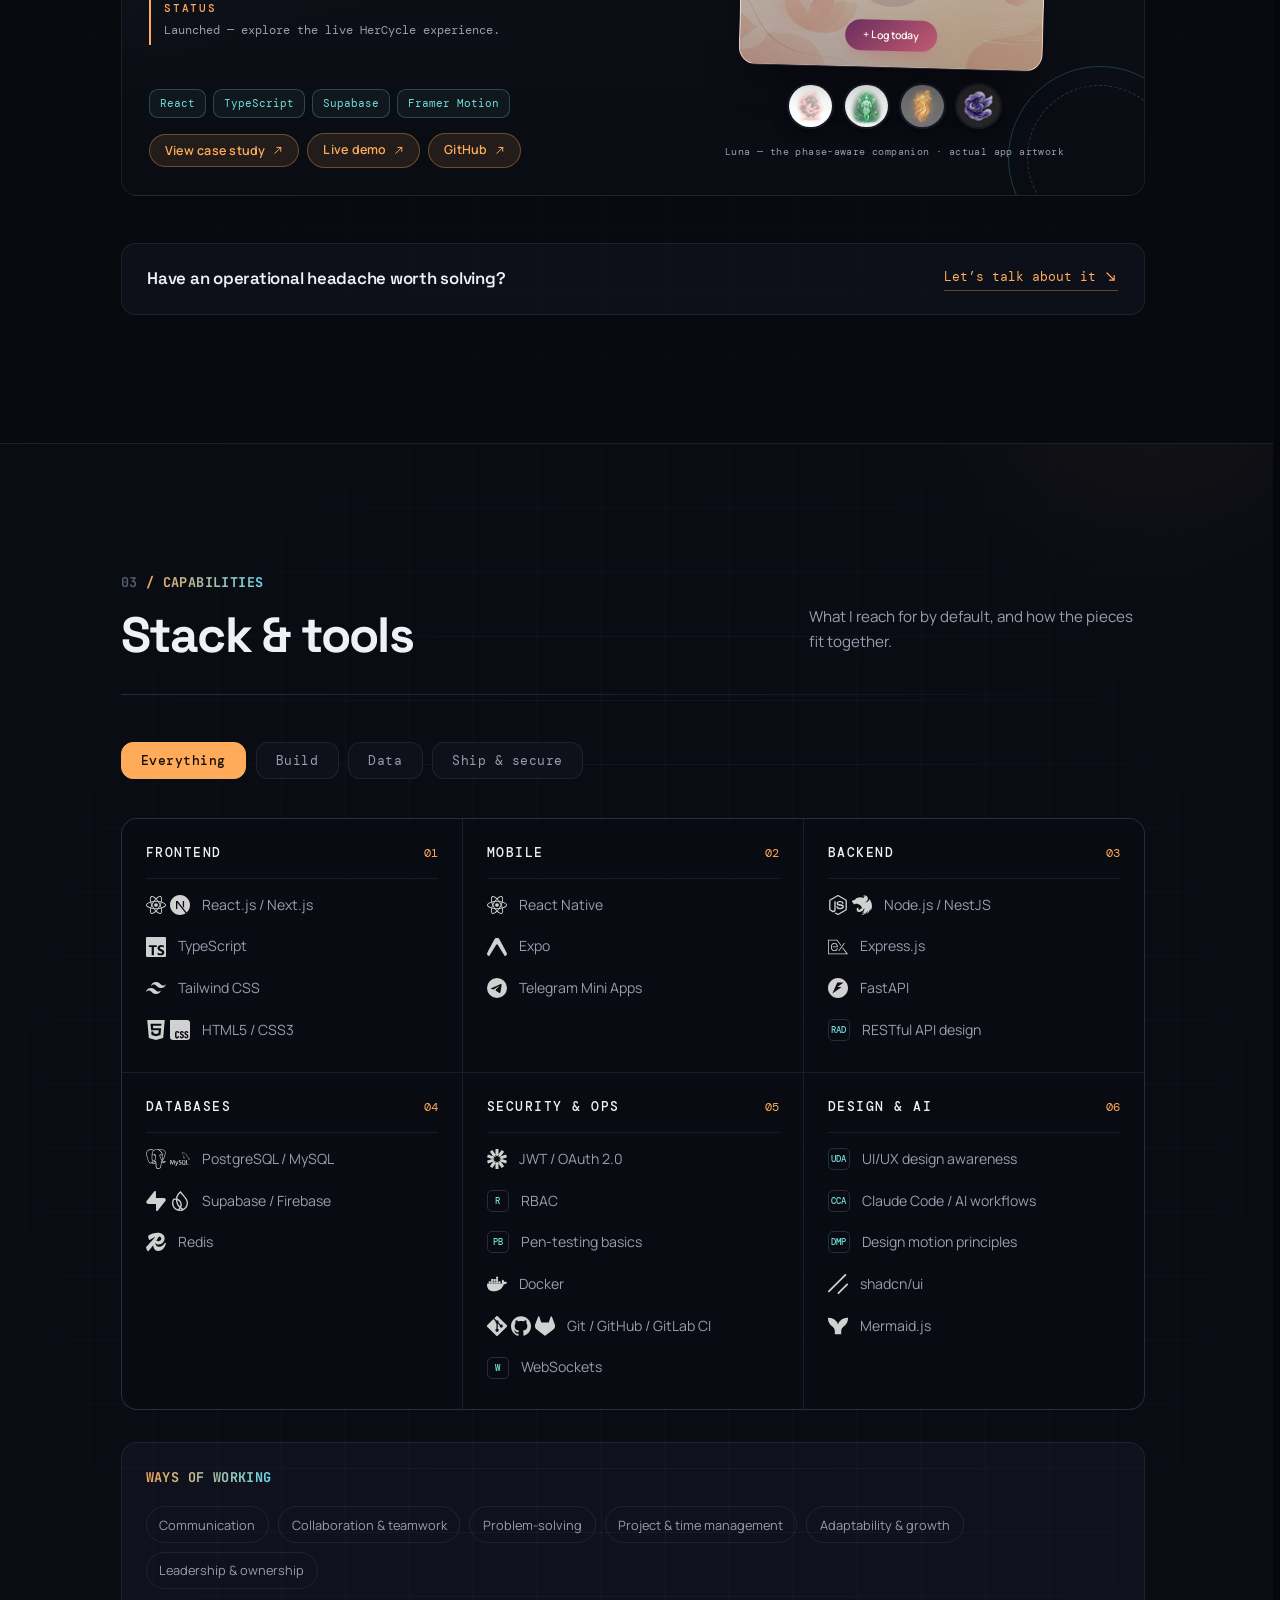
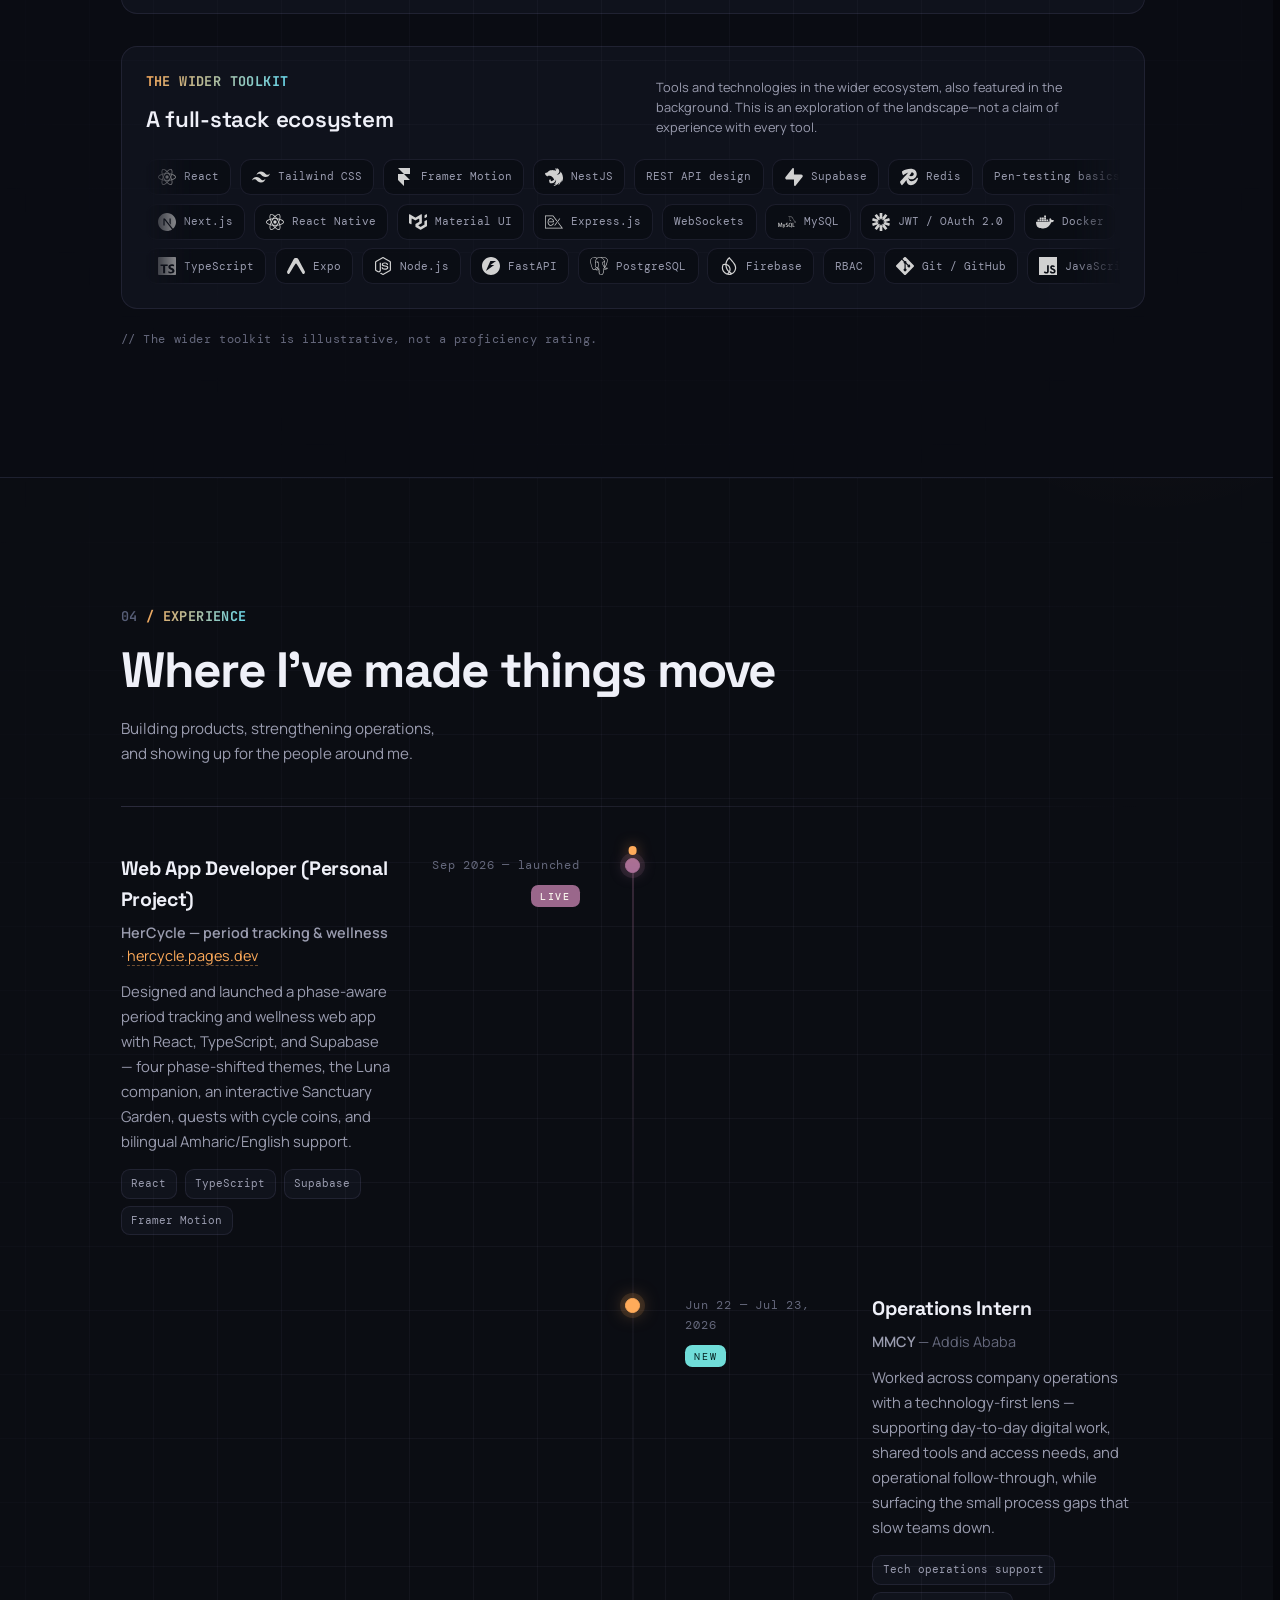
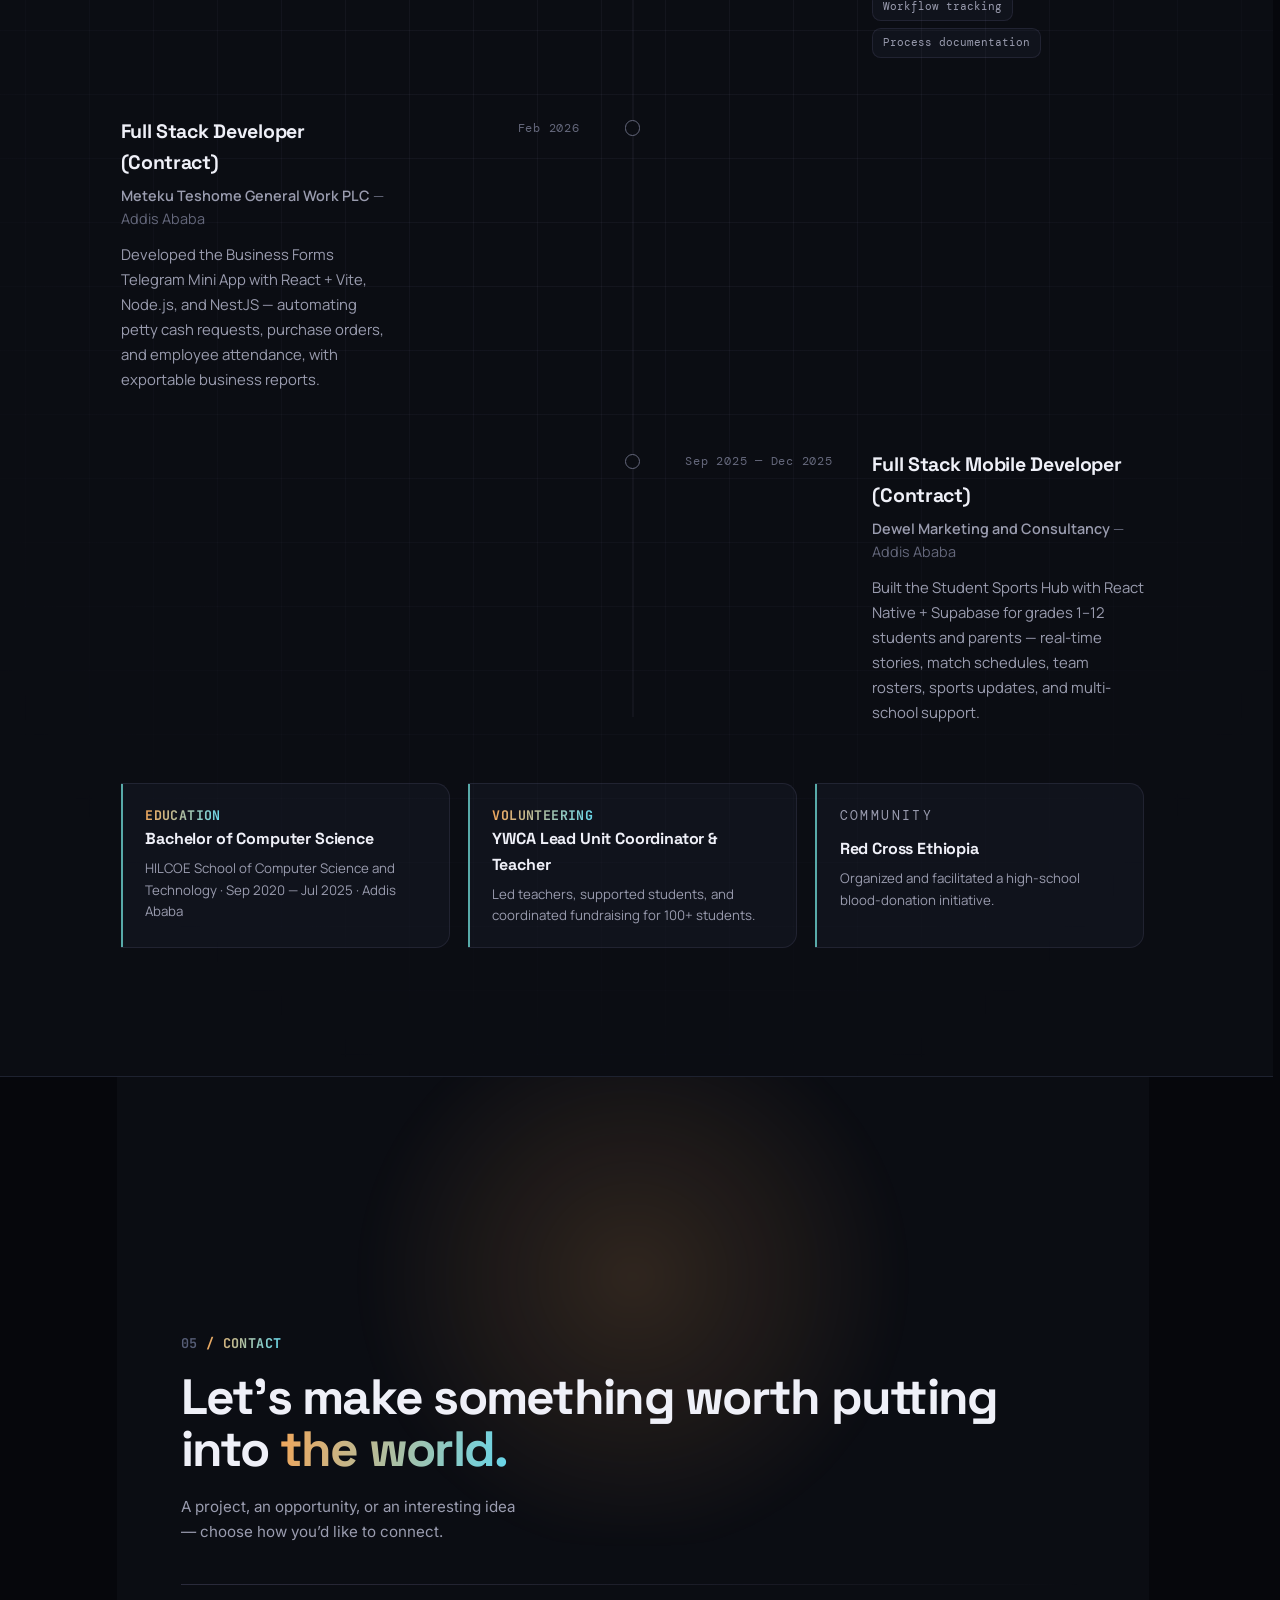
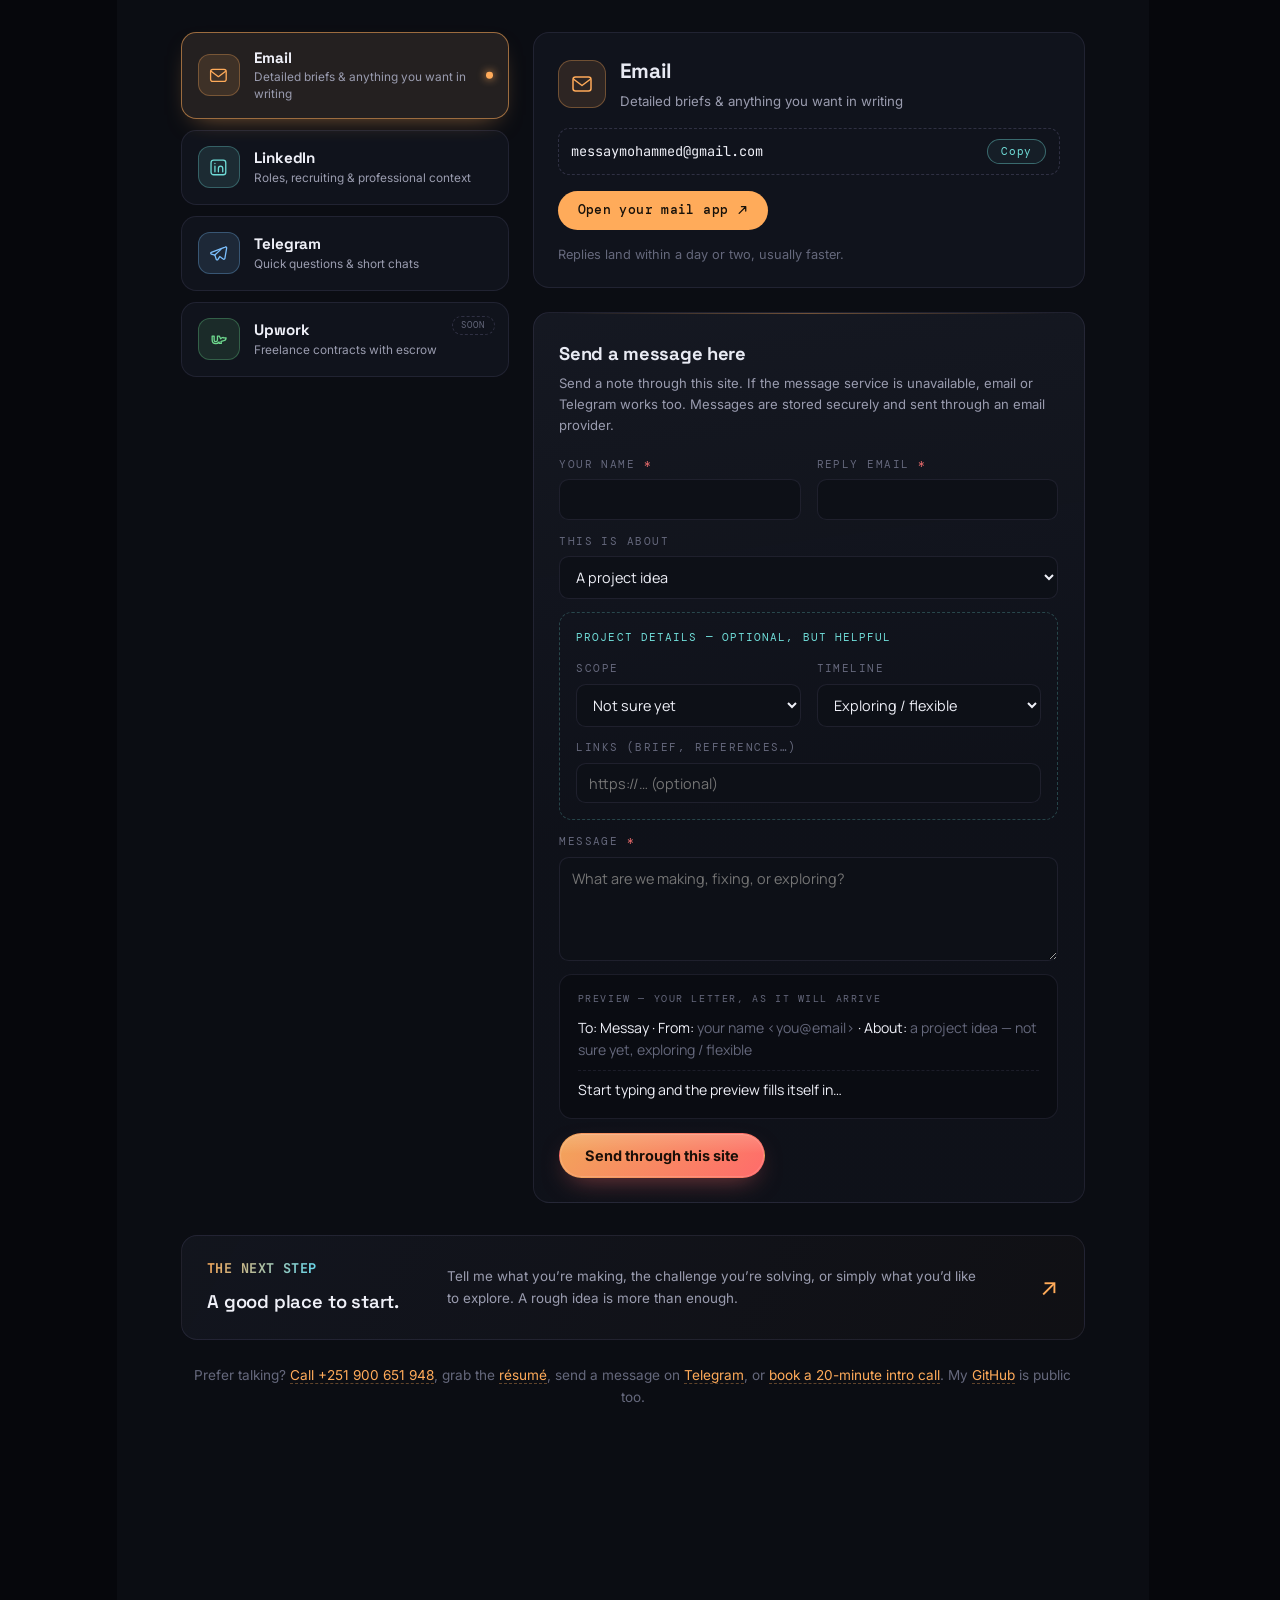
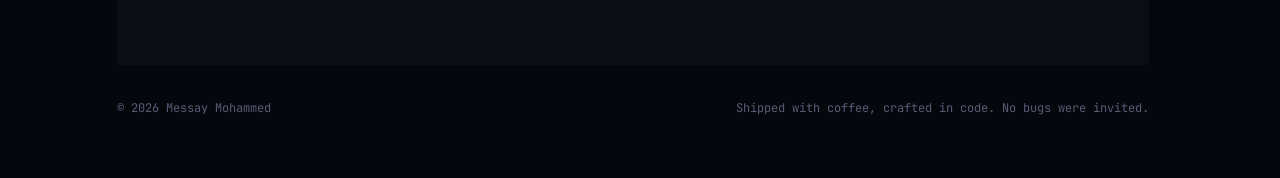
==== commit 189caf93: "Refine portfolio experience and contact integration Co-authored-by: arena-agent <297053741+arena-age" ====
--- a/index.html
+++ b/index.html
@@ -49,7 +49,7 @@
 
   *{ margin:0; padding:0; box-sizing:border-box; }
 
-  html{ scroll-behavior:smooth; scroll-padding-top: 88px; }
+  html{ scroll-behavior:smooth; scroll-padding-top: 88px; scrollbar-gutter: stable; }
 
   body{
     background: var(--bg);
@@ -79,9 +79,7 @@
     outline-offset: 3px;
   }
 
-  @media (prefers-reduced-motion: reduce){
-    *{ animation-duration: 0.01ms !important; animation-iteration-count: 1 !important; transition-duration: 0.01ms !important; scroll-behavior: auto !important; }
-  }
+
 
   .skip-link{
     position: fixed;
@@ -101,10 +99,11 @@
     position: fixed;
     top: 0; left: 0;
     height: 2px;
-    width: 0%;
+    width: 100%;
+    transform: scaleX(0);
+    transform-origin: left;
     background: linear-gradient(90deg, var(--amber), var(--cyan));
     z-index: 60;
-    transition: width 0.08s linear;
   }
 
   /* ---------- background grid + glow ---------- */
@@ -164,6 +163,9 @@
     background-image: url("data:image/svg+xml,%3Csvg xmlns='http://www.w3.org/2000/svg' width='120' height='120'%3E%3Cfilter id='n'%3E%3CfeTurbulence type='fractalNoise' baseFrequency='0.9' numOctaves='2' stitchTiles='stitch'/%3E%3C/filter%3E%3Crect width='100%25' height='100%25' filter='url(%23n)'/%3E%3C/svg%3E");
   }
 
+  /* Keep the existing glow palette, but avoid moving large blurred layers on small screens. */
+  @media (max-width: 820px){ .orb{ animation: none; } }
+
   /* ---------- HUD frame ---------- */
   .frame-corner{
     position: fixed;
@@ -179,13 +181,13 @@
 
   /* ---------- layout helpers ---------- */
   .wrap{
+    /* No stacking context: opaque section backgrounds paint below the rain. */
     position: relative;
-    z-index: 1;
     max-width: 1120px;
     margin: 0 auto;
     padding: 0 44px;
   }
-  section{ padding: 128px 0; border-bottom: 1px solid var(--line); scroll-margin-top: 88px; }
+  section{ padding: 128px 0; border-bottom: 1px solid var(--line); }
   section:last-of-type{ border-bottom: none; }
   .prose{ max-width: 640px; }
 
@@ -243,29 +245,14 @@
     align-items: center;
     z-index: 2;
   }
-  .logo-mark{ position: relative; display: inline-flex; }
-  .logo-mark svg{ display: block; }
-  .logo-pulse{
-    position: absolute;
-    bottom: -2px; right: -2px;
-    width: 8px; height: 8px;
-    border-radius: 50%;
-    background: #6fe3a4;
-    border: 2px solid var(--bg);
-  }
-  .logo-pulse::after{
-    content: "";
-    position: absolute;
-    inset: -4px;
-    border-radius: 50%;
-    border: 1.5px solid #6fe3a4;
-    opacity: 0.7;
-    animation: pulse-ring 2.4s ease-out infinite;
-  }
-  @keyframes pulse-ring{
-    0%{ transform: scale(0.6); opacity: 0.8; }
-    100%{ transform: scale(2); opacity: 0; }
-  }
+  .logo-mark{ position: relative; display: inline-flex; align-items:center; justify-content:center; isolation:isolate; }
+  .logo-mark::before{
+    content:""; position:absolute; width:66px; height:66px; border-radius:50%; pointer-events:none;
+    background:radial-gradient(circle, rgba(103,214,234,.32) 0%, rgba(242,166,90,.12) 36%, transparent 72%);
+    animation:logo-glow 3.2s ease-in-out infinite;
+  }
+  .logo-mark svg{ display:block; position:relative; }
+  @keyframes logo-glow{ 0%,100%{ opacity:.48; transform:scale(.76); } 50%{ opacity:1; transform:scale(1.14); } }
   .nav-icon{ width: 15px; height: 15px; flex-shrink: 0; }
   .btn-icon{ width: 14px; height: 14px; flex-shrink: 0; }
   .nav-cluster{ display: flex; align-items: center; gap: 30px; }
@@ -377,6 +364,8 @@
     border-bottom: 1px solid var(--line);
   }
   .hero-grid{
+    position: relative;
+    z-index: 2;
     display: grid;
     grid-template-columns: 1.04fr 0.96fr;
     gap: 60px;
@@ -384,11 +373,12 @@
   }
   .hero-grid > *{ min-width: 0; }
   .hero h1{
-    font-size: clamp(48px, 6.4vw, 92px);
+    font-size: clamp(36px, 4.6vw, 66px);
     font-weight: 700;
     line-height: 0.98;
     margin: 18px 0 22px;
   }
+  .hero h1 .grad-text{ display: inline-block; white-space: nowrap; font-size: inherit; }
   .hero-role{
     font-size: 19px;
     color: var(--text-dim);
@@ -554,10 +544,10 @@
   .stage[data-view="hood"] .device.phone{ transform: translateX(6px) scale(0.975); }
 
   /* entrance — content stays visible, layers arrive around it */
-  @media (prefers-reduced-motion: no-preference){
+
     .device.browser{ animation: layer-in 0.7s var(--re-ease) 0.15s backwards; }
     .device.phone{ animation: layer-in 0.7s var(--re-ease) 0.3s backwards; }
-  }
+
   @keyframes layer-in{ from{ opacity: 0; transform: translateY(14px); } to{ opacity: 1; transform: none; } }
 
   .browser-bar{
@@ -791,6 +781,7 @@
 
   @media (max-width: 1100px){
     .hero-grid{ grid-template-columns: 1fr; gap: 44px; align-items: stretch; }
+    .hero h1{ font-size:clamp(36px, 7.5vw, 66px); }
     .stage{ height: 430px; }
   }
   @media (max-width: 640px){
@@ -806,187 +797,20 @@
     .spec-node{ font-size: 8.5px; max-width: 52%; }
   }
 
-  /* ---------- console + stackfall ---------- */
-  .console-section{
-    position: relative;
-    border-bottom: 1px solid var(--line);
-    overflow: hidden;
-    background: #070910;
-  }
-  .console-inner{
-    position: relative;
-    z-index: 2;
-    max-width: 1120px;
-    margin: 0 auto;
-    padding: clamp(3.5rem, 7vw, 6rem) 44px;
-  }
-  .console-head{
-    display: flex;
-    justify-content: space-between;
-    align-items: flex-end;
-    gap: 1.5rem 2.5rem;
-    flex-wrap: wrap;
-    margin-bottom: 2.2rem;
-  }
-  .console-head h2{
-    font-family: 'Space Grotesk', sans-serif;
-    font-weight: 700;
-    letter-spacing: -0.03em;
-    font-size: clamp(1.8rem, 3vw, 2.4rem);
-    margin-top: 0.85rem;
-    color: var(--text);
-  }
-  .console-head .re-desc{ padding-bottom: 0.2rem; }
-  .console-grid{
-    display: grid;
-    grid-template-columns: 1.12fr 0.88fr;
-    gap: 2.2rem;
-    align-items: start;
-  }
-
-  /* the shell window */
-  .csl{
-    border: 1px solid var(--border);
-    border-radius: 14px;
-    background:
-      linear-gradient(165deg, rgba(148,163,225,0.06), transparent 40%),
-      rgba(7,9,15,0.86);
-    backdrop-filter: blur(18px);
-    -webkit-backdrop-filter: blur(18px);
-    box-shadow: 0 30px 70px -30px rgba(0,0,0,0.8), inset 0 1px 0 rgba(255,255,255,0.045);
-    overflow: hidden;
-    display: flex;
-    flex-direction: column;
-  }
-  .csl-bar{
-    display: flex;
-    align-items: center;
-    gap: 7px;
-    padding: 11px 14px;
-    border-bottom: 1px solid var(--line);
-    background: rgba(255,255,255,0.02);
-  }
-  .csl-dot{ width: 9px; height: 9px; border-radius: 50%; flex-shrink: 0; opacity: 0.9; }
-  .csl-dot.d1{ background: var(--re-warm); }
-  .csl-dot.d2{ background: var(--re-coral); }
-  .csl-dot.d3{ background: var(--re-cyan); }
-  .csl-title{
-    flex: 1;
-    margin-left: 8px;
-    font-family: 'DM Mono', monospace;
-    font-size: 11.5px;
-    color: var(--text-dim);
-    letter-spacing: 0.04em;
-  }
-  .csl-title b{ color: var(--re-warm); font-weight: 500; }
-  .csl-log{
-    padding: 18px 18px 14px;
-    font-family: 'DM Mono', monospace;
-    font-size: 12.5px;
-    line-height: 1.65;
-    color: #d9dcea;
-    min-height: 300px;
-    max-height: 380px;
-    overflow-y: auto;
-    scrollbar-width: thin;
-    scrollbar-color: var(--border-strong) transparent;
-  }
-  .csl-log::-webkit-scrollbar{ width: 6px; }
-  .csl-log::-webkit-scrollbar-thumb{ background: var(--border-strong); border-radius: 3px; }
-  .csl-row{ margin-bottom: 10px; white-space: pre-wrap; word-break: break-word; }
-  .csl-row .ps1{ color: var(--re-cyan); }
-  .csl-row.cmd-echo{ color: #f2f4fb; }
-  .csl-row.out{ color: #98a0b5; }
-  .csl-row.out b, .csl-row.out strong{ color: var(--re-warm); font-weight: 500; }
-  .csl-row .accent{ color: var(--re-cyan); }
-  .csl-row .warm{ color: var(--re-warm); }
-  .csl-row .dim{ color: #565d76; }
-  .csl-row.banner{ color: #e8eaf3; font-weight: 500; }
-  .csl-flow{
-    display: flex;
-    flex-wrap: wrap;
-    align-items: center;
-    gap: 6px;
-    margin: 4px 0 10px;
-  }
-  .csl-flow .step{
-    font-size: 10.5px;
-    color: #d9dcea;
-    border: 1px solid var(--border);
-    background: rgba(148,163,225,0.06);
-    border-radius: 7px;
-    padding: 4px 9px;
-  }
-  .csl-flow .arrow{ color: var(--re-warm); font-size: 11px; }
-  .csl-note{ font-size: 10px; color: #565d76; display: block; margin-bottom: 10px; }
-  .csl-chips{
-    display: flex;
-    flex-wrap: wrap;
-    gap: 7px;
-    padding: 12px 18px;
-    border-top: 1px solid var(--line);
-    background: rgba(255,255,255,0.015);
-  }
-  .csl-chip{
-    font-family: 'DM Mono', monospace;
-    font-size: 11px;
-    color: var(--re-cyan);
-    background: rgba(112,221,217,0.06);
-    border: 1px solid rgba(112,221,217,0.24);
-    border-radius: 999px;
-    padding: 5px 12px;
-    cursor: pointer;
-    transition: background 0.2s, color 0.2s, transform 0.15s, border-color 0.2s;
-  }
-  .csl-chip:hover{ background: rgba(112,221,217,0.14); transform: translateY(-1px); }
-  .csl-chip:active{ transform: translateY(0); }
-  .csl-chip.warn{
-    color: var(--re-warm);
-    background: rgba(255,171,90,0.07);
-    border-color: rgba(255,171,90,0.26);
-  }
-  .csl-chip.warn:hover{ background: rgba(255,171,90,0.15); }
-  .csl-input-row{
-    display: flex;
-    align-items: center;
-    gap: 10px;
-    padding: 12px 18px;
-    border-top: 1px solid var(--line);
-  }
-  .csl-ps1{
-    font-family: 'DM Mono', monospace;
-    font-size: 12px;
-    color: var(--re-cyan);
-    white-space: nowrap;
-  }
-  .csl-ps1 b{ color: var(--re-warm); font-weight: 500; }
-  .csl-input-row input{
-    flex: 1;
-    min-width: 0;
-    background: transparent;
-    border: none;
-    outline: none;
-    color: #f2f4fb;
-    font-family: 'DM Mono', monospace;
-    font-size: 12.5px;
-    caret-color: var(--re-warm);
-  }
-  .csl-input-row input::placeholder{ color: #565d76; }
-  .csl-input-row:focus-within{ box-shadow: inset 0 -1px 0 var(--re-warm); }
-  .csl-noscript{ padding: 18px; font-family: 'DM Mono', monospace; font-size: 12px; color: #98a0b5; }
-
-  /* stackfall rain field */
+  /* Transparent global technology rain. */
   /* ---------- technology matrix rain — additive site-wide atmosphere layer ----------
      Documented stacking contract (root context):
-       body canvas bg  <  in-flow section backgrounds  <
-       .tech-rain (fixed, z 0 — joins .field/.orb atmosphere tier)  <
-       main.wrap (z 1 — ALL sections, cards, text)  <
-       .grain (z 45)  <  nav (z 50)  <  progress (z 60)  <  chat (z 70)  <  dialogs (top layer)
+       body canvas and original section backgrounds  <
+       .tech-rain (fixed, z 1, transparent and pointer-inert)  <
+       positioned content containers (z 2)  <  grain (z 45)  <
+       nav (z 50)  <  progress (z 60)  <  chat (z 70)  <  dialogs (top layer).
+     main.wrap and sections intentionally do not create stacking contexts, so
+     their existing opaque backgrounds stay unchanged beneath the rain.
      The layer is transparent (no fill of its own), pointer-events none, aria-hidden. */
   .tech-rain{
     position: fixed;
     inset: 0;
-    z-index: 0;
+    z-index: 1;
     overflow: hidden;
     pointer-events: none;
     contain: strict;
@@ -1002,7 +826,6 @@
     display: flex;
     align-items: center;
     justify-content: center;
-    will-change: transform;
   }
   .rt-glyph{
     display: block;
@@ -1023,231 +846,38 @@
     letter-spacing: 0.06em;
     white-space: nowrap;
   }
-  .tech-rain.inspecting .rt-chip:not(.lit){ opacity: 0.025 !important; }
-  .tech-rain .rt-chip.lit{ opacity: 0.4 !important; color: var(--re-warm); }
-  .tech-rain.static .rt-chip{ will-change: auto; }
-  @media (prefers-reduced-motion: reduce){
-    .tech-rain .rt-chip{ will-change: auto; }
-  }
-
-  /* background-motion toggle (footer settings location) */
-  .bg-toggle{
-    font-family: 'JetBrains Mono', monospace;
-    font-size: 11px;
-    color: var(--text-dim);
-    background: transparent;
-    border: 1px solid var(--border);
-    border-radius: 999px;
-    padding: 7px 15px;
-    cursor: pointer;
-    transition: border-color 0.2s, color 0.2s, background 0.2s;
-    white-space: nowrap;
-  }
-  .bg-toggle:hover{ border-color: var(--border-strong); color: var(--text); }
-  .bg-toggle:focus-visible{ outline: 2px solid var(--amber); outline-offset: 2px; }
-  .bg-toggle b{ color: var(--amber); font-weight: 600; }
-  .bg-toggle[aria-pressed="true"] b{ color: var(--text-faint); }
-  @media (max-width: 640px){
-    footer{ flex-wrap: wrap; gap: 14px; justify-content: center; }
-    .bg-toggle{ order: 3; }
-  }
-
-  .sf-group{ flex: 0 0 100%; margin-bottom: 0.5rem; }
-  .sf-group:last-child{ margin-bottom: 0; }
-  .sf-group-label{
-    font-family: 'DM Mono', monospace;
-    font-size: 9.5px;
-    letter-spacing: 0.16em;
-    text-transform: uppercase;
-    color: var(--text-faint);
-    margin: 0 0 6px;
-  }
-  .sf-row{ display: flex; flex-wrap: wrap; gap: 6px; }
-  .sf-none{ font-family: 'DM Mono', monospace; font-size: 10px; color: var(--text-faint); }
-  /* stackfall control panel */
-  .stackfall{
-    border: 1px solid var(--border);
-    border-radius: 14px;
-    background: rgba(8,10,17,0.82);
-    backdrop-filter: blur(16px);
-    -webkit-backdrop-filter: blur(16px);
-    padding: 1.35rem 1.4rem 1.2rem;
-    box-shadow: 0 24px 60px -30px rgba(0,0,0,0.75);
-  }
-  .sf-head{
-    display: flex;
-    align-items: center;
-    justify-content: space-between;
-    gap: 1rem;
-    flex-wrap: wrap;
-    margin-bottom: 0.6rem;
-  }
-  .sf-label{
-    font-family: 'DM Mono', monospace;
-    font-size: 11px;
-    letter-spacing: 0.12em;
-    text-transform: uppercase;
-    color: var(--text-faint);
-  }
-  .sf-pause{
-    font-family: 'DM Mono', monospace;
-    font-size: 10.5px;
-    color: var(--text-dim);
-    background: rgba(148,163,225,0.07);
-    border: 1px solid var(--border);
-    border-radius: 999px;
-    padding: 5px 12px;
-    cursor: pointer;
-    transition: color 0.2s, border-color 0.2s;
-    display: inline-flex;
-    align-items: center;
-    gap: 7px;
-  }
-  .sf-pause::before{
-    content: "";
-    width: 7px; height: 7px;
-    border-radius: 50%;
-    background: var(--re-cyan);
-    box-shadow: 0 0 8px rgba(112,221,217,0.7);
-  }
-  .sf-pause[aria-pressed="true"]{ color: var(--re-warm); border-color: rgba(255,171,90,0.4); }
-  .sf-pause[aria-pressed="true"]::before{ background: var(--re-warm); box-shadow: 0 0 8px rgba(255,171,90,0.7); }
-  .sf-pause:hover{ color: var(--text); }
-  .sf-note{
-    font-size: 0.82rem;
-    color: #9aa0b5;
-    line-height: 1.55;
-    margin-bottom: 1rem;
-  }
-  .sf-filters{
-    display: flex;
-    flex-wrap: wrap;
-    gap: 6px;
-    margin-bottom: 1rem;
-  }
-  .sf-filter{
-    font-family: 'DM Mono', monospace;
-    font-size: 10.5px;
-    color: var(--text-dim);
-    background: #0e111a;
-    border: 1px solid var(--border-soft, rgba(173,166,224,0.11));
-    border-radius: 0.65rem;
-    padding: 5px 11px;
-    cursor: pointer;
-    transition: all 0.2s;
-  }
-  .sf-filter:hover{ color: var(--text); border-color: var(--border); }
-  .sf-filter.active{
-    background: var(--re-warm);
-    border-color: var(--re-warm);
-    color: #17110a;
-    font-weight: 500;
-  }
-  .sf-list{
-    display: flex;
-    flex-wrap: wrap;
-    gap: 6px;
-    max-height: 210px;
-    overflow-y: auto;
-    padding-right: 4px;
-    scrollbar-width: thin;
-  }
-  .sf-list::-webkit-scrollbar{ width: 6px; }
-  .sf-list::-webkit-scrollbar-thumb{ background: var(--border-strong); border-radius: 3px; }
-  .sf-tech{
-    display: inline-flex;
-    align-items: center;
-    gap: 6px;
-    font-family: 'DM Mono', monospace;
-    font-size: 10.5px;
-    color: #c3c8da;
-    background: rgba(148,163,225,0.05);
-    border: 1px solid var(--border-soft, rgba(173,166,224,0.11));
-    border-radius: 8px;
-    padding: 5px 10px;
-    cursor: pointer;
-    transition: border-color 0.2s, color 0.2s, transform 0.15s;
-  }
-  .sf-tech:hover{ color: #fff; border-color: var(--border-strong); transform: translateY(-1px); }
-  .sf-tech:focus-visible{ outline: 2px solid var(--re-warm); outline-offset: 2px; }
-  .sf-tech[aria-pressed="true"]{
-    color: #17110a;
-    background: var(--re-cyan);
-    border-color: var(--re-cyan);
-  }
-  .sf-tech .cdot{ width: 6px; height: 6px; border-radius: 50%; background: var(--catc, #9a9caf); }
-  .sf-tech[aria-pressed="true"] .cdot{ background: #17110a; }
-  .sf-tech .learn{
-    font-size: 8px;
-    text-transform: uppercase;
-    letter-spacing: 0.1em;
-    color: var(--re-coral);
-  }
-  .sf-tech[aria-pressed="true"] .learn{ color: #4a1f16; }
-  .sf-detail{
-    margin-top: 1rem;
-    border: 1px solid rgba(112,221,217,0.3);
-    border-radius: 0.8rem;
-    background: linear-gradient(160deg, rgba(112,221,217,0.07), rgba(10,12,19,0.7));
-    padding: 0.95rem 1.05rem;
-    animation: sf-detail-in 0.28s var(--re-ease);
-  }
-  @keyframes sf-detail-in{ from{ opacity: 0; transform: translateY(6px); } to{ opacity: 1; transform: none; } }
-  .sf-detail-head{ display: flex; justify-content: space-between; align-items: center; gap: 0.8rem; margin-bottom: 0.3rem; }
-  .sf-detail h3{
-    font-family: 'Space Grotesk', sans-serif;
-    font-size: 1rem;
-    font-weight: 700;
-    color: var(--text);
-  }
-  .sf-close{
-    font-family: 'DM Mono', monospace;
-    font-size: 10px;
-    color: var(--text-dim);
-    background: none;
-    border: 1px solid var(--border);
-    border-radius: 999px;
-    padding: 3px 10px;
-    cursor: pointer;
-  }
-  .sf-close:hover{ color: var(--text); border-color: var(--border-strong); }
-  .sf-role{ font-size: 0.8rem; color: #9aa0b5; line-height: 1.55; margin-bottom: 0.7rem; }
-  .sf-usedin{
-    display: flex;
-    flex-wrap: wrap;
-    gap: 6px;
-    align-items: center;
-    font-family: 'DM Mono', monospace;
-    font-size: 10px;
-    color: var(--text-faint);
-  }
-  .sf-proj{
-    font-family: 'DM Mono', monospace;
-    font-size: 10px;
-    color: var(--re-warm);
-    background: rgba(255,171,90,0.07);
-    border: 1px solid rgba(255,171,90,0.28);
-    border-radius: 999px;
-    padding: 3px 10px;
-    cursor: pointer;
-    transition: background 0.2s;
-  }
-  .sf-proj:hover{ background: rgba(255,171,90,0.16); }
-  .sf-caption{
-    margin-top: 1rem;
-    font-family: 'DM Mono', monospace;
-    font-size: 9.5px;
-    color: #565d76;
-    line-height: 1.6;
-  }
-
-  @media (max-width: 1100px){
-    .console-grid{ grid-template-columns: 1fr; }
-  }
-  @media (max-width: 640px){
-    .console-inner{ padding: 3rem 22px; }
-    .csl-log{ min-height: 260px; max-height: 320px; font-size: 11.5px; }
-  }
+
+
+  /* Hero architecture: a static, hand-built diagram keeps the card fast,
+     readable and independent of a diagram runtime. It is illustrative. */
+  .scene-hint{ font: 500 9px 'DM Mono', monospace; letter-spacing: .1em; color: var(--cyan); }
+  .scene-hint span{ color: var(--amber); }
+  .spec-layer{ display: flex; flex-direction: column; padding: 19px 20px 14px; background: linear-gradient(150deg, rgba(12,18,28,.985), rgba(9,10,18,.99)); }
+  .stage[data-view="hood"] .spec-layer{ pointer-events: none; }
+  .stage[data-view="hood"] .device{ opacity: 0; transform: scale(.96); }
+  .arch-head{ display:flex; justify-content:space-between; align-items:center; gap:.6rem; font:500 9px 'DM Mono',monospace; letter-spacing:.13em; color:var(--re-cyan); }
+  .arch-head span:last-child{ color:var(--text-faint); letter-spacing:.07em; }
+  .arch-board{ position:relative; display:grid; grid-template-columns:1fr 1fr; grid-template-rows:repeat(3, 1fr); gap:12px 18px; flex:1; min-height:0; padding:16px 12px 9px; }
+  .arch-wires{ position:absolute; inset:14px 12px 9px; width:calc(100% - 24px); height:calc(100% - 23px); color:var(--cyan); opacity:.5; pointer-events:none; }
+  .arch-wires path{ stroke:currentColor; stroke-width:1.5; stroke-dasharray:4 5; }
+  .arch-node{ position:relative; z-index:1; display:flex; flex-direction:column; justify-content:center; min-width:0; padding:8px 11px; border:1px solid rgba(112,221,217,.25); border-radius:10px; background:rgba(13,19,30,.96); box-shadow:0 10px 24px -18px #000; opacity:0; transform:translateY(8px); transition:opacity .35s ease,transform .45s var(--re-ease),border-color .3s; }
+  .stage[data-view="hood"] .arch-node{ opacity:1; transform:none; }.stage[data-view="hood"] .arch-ui{ transition-delay:.07s; }.stage[data-view="hood"] .arch-i18n{ transition-delay:.12s; }.stage[data-view="hood"] .arch-data{ transition-delay:.17s; }
+  .arch-client,.arch-data{ grid-column:1/-1; width:72%; justify-self:center; }.arch-data{ border-color:rgba(242,166,90,.38); }
+  .arch-index{ font:500 8px 'DM Mono',monospace; letter-spacing:.09em; color:var(--re-warm); }
+  .arch-node strong{ margin-top:3px; font:600 12px 'Space Grotesk',sans-serif; color:var(--text); }
+  .arch-node small{ margin-top:2px; font:400 9px 'DM Mono',monospace; color:var(--text-dim); }
+  .arch-note{ display:flex; gap:6px; align-items:center; color:var(--text-faint); font:9px 'DM Mono',monospace; }.arch-led{ width:5px; height:5px; border-radius:50%; background:var(--re-cyan); }
+  .hero-scene:focus-visible{ outline:2px solid var(--amber); outline-offset:4px; }
+  .hc-ring{ animation: hero-breathe 5s ease-in-out infinite; }
+  .hc-cards span:nth-child(2){ animation: hero-card 4.5s ease-in-out infinite; }
+  @keyframes hero-breathe{ 50%{ transform:scale(1.045); } }
+  @keyframes hero-card{ 50%{ transform:translateY(-3px); } }
+  .gauge-buna{ grid-column:1/-1; }
+  .proj-card[data-case]{ cursor:pointer; }
+  .buildlog-label small{ display:block; margin-top:1rem; font:400 .72rem/1.55 'DM Mono',monospace; color:var(--re-mute); letter-spacing:0; }
+  .buildlog-lines{ min-height:12rem; }.buildlog-lines b{ min-width: 2.1em; }.terminal-output{ color:var(--re-mute); }.terminal-success{ color:var(--re-cyan); }
+  .buildlog-top .buildlog-badge{ color:var(--re-mute); }
+  @media (max-width:640px){ .scene-hint{ font-size:8px; }.scene-hint{ visibility:hidden; }.scene-hint::after{ content:'AUTOMATIC / 1.2 SEC'; visibility:visible; display:block; }.spec-layer{ padding:15px; }.arch-board{ gap:8px 12px; padding:12px 4px 6px; }.arch-node{ padding:6px 8px; }.arch-node strong{ font-size:11px; }.arch-node small{ font-size:8px; }.buildlog-lines{ min-height:11rem; } }
 
   /* ---------- soft skill pills ---------- */
   .pill-row{ display: flex; flex-wrap: wrap; gap: 10px; margin-top: 26px; }
@@ -1263,6 +893,8 @@
 
   /* ---------- about / status ---------- */
   .about-grid{
+    position: relative;
+    z-index: 2;
     display: grid;
     grid-template-columns: 1.05fr 0.95fr;
     gap: 70px;
@@ -1336,7 +968,7 @@
   }
   .re-shell{
     position: relative;
-    z-index: 1;
+    z-index: 2;
     max-width: 72rem;
     margin-inline: auto;
     padding: clamp(5rem, 10vw, 10rem) clamp(1.25rem, 5vw, 5rem);
@@ -1384,17 +1016,12 @@
   }
   .hidden{ display: none !important; }
 
-  /* Reveal on scroll — IntersectionObserver adds .visible */
-  .reveal{
-    opacity: 0;
-    transform: translateY(1.5rem);
-    transition: opacity 0.7s var(--re-ease), transform 0.7s var(--re-ease);
-    transition-delay: var(--reveal-delay, 0s);
-  }
-  .reveal.visible{ opacity: 1; transform: none; }
-  @media (prefers-reduced-motion: reduce){
-    .reveal{ opacity: 1 !important; transform: none !important; }
-  }
+  /* Content is visible by default, even if JavaScript fails. The observer
+     adds a brief one-shot animation only when content enters the viewport. */
+
+    .reveal.visible{ animation: reveal-in 0.42s var(--re-ease) backwards; animation-delay: var(--reveal-delay, 0s); }
+    @keyframes reveal-in{ from{ opacity: 0.35; transform: translateY(10px); } to{ opacity: 1; transform: none; } }
+
 
   /* ---------- selected work (redesigned) ---------- */
   .work-grid{
@@ -1414,8 +1041,7 @@
     -webkit-backdrop-filter: blur(12px);
             backdrop-filter: blur(12px);
     border-radius: 1rem;
-    padding: 1.7rem 1.7rem 6.5rem;
-    cursor: pointer;
+    padding: 1.7rem;
     transition: transform 0.3s ease, border-color 0.3s ease, box-shadow 0.3s ease;
   }
   .proj-card:hover{
@@ -1539,11 +1165,13 @@
     margin-bottom: 0.2rem;
   }
   .proj-foot{
-    position: absolute;
-    left: 1.7rem; right: 1.7rem; bottom: 1.5rem;
+    position: static;
+    margin-top: auto;
+    padding-top: 1.5rem;
     display: flex;
     align-items: flex-end;
     justify-content: space-between;
+    flex-wrap: wrap;
     gap: 0.9rem;
   }
   .proj-tags{ display: flex; flex-wrap: wrap; gap: 0.45rem; }
@@ -1666,10 +1294,7 @@
     .pp-ring{ width: 4.8rem; height: 4.8rem; }
     .proj-links{ width: 100%; }
   }
-  @media (prefers-reduced-motion: reduce){
-    .pp-frame, .pp-phases img{ transition: none; }
-    .proj-wide:hover .pp-frame, .pp-phases img:hover{ transform: none; }
-  }
+
 
   /* ---------- capabilities (redesigned) ---------- */
   .skill-filters{
@@ -1741,14 +1366,6 @@
     padding: 0.6rem 0;
   }
   .s-name{ font-size: 0.88rem; color: var(--re-mute); }
-  .s-bar{ display: inline-flex; gap: 4px; flex-shrink: 0; }
-  .s-bar i{
-    width: 13px; height: 5px;
-    border-radius: 2px;
-    background: rgba(173,166,224,0.14);
-    display: inline-block;
-  }
-  .s-bar i.on{ background: linear-gradient(90deg, var(--re-warm), var(--re-coral)); }
   .skill-note{
     margin-top: 1.35rem;
     font-family: 'DM Mono', monospace;
@@ -1784,6 +1401,50 @@
     .skill-matrix{ grid-template-columns: 1fr; }
   }
 
+  /* Work-section build story: decorative, illustrative, and readable without JS. */
+  .buildlog{ margin: 0 0 1.5rem; border: 1px solid var(--re-border); border-radius: 1rem; overflow: hidden; background: linear-gradient(145deg, rgba(20,25,39,.96), rgba(8,10,17,.97)); box-shadow: 0 24px 55px -35px #000; }
+  .buildlog-top{ display: flex; align-items: center; gap: .75rem; padding: .8rem 1.15rem; border-bottom: 1px solid var(--re-border-soft); font: 500 .72rem 'DM Mono', monospace; color: var(--re-warm); }
+  .buildlog-top em{ color: var(--re-mute); font-style: normal; }
+  .buildlog-dots{ display: inline-flex; gap: 5px; }
+  .buildlog-dots i{ width: 7px; height: 7px; border-radius: 50%; background: var(--re-warm); }
+  .buildlog-dots i:nth-child(2){ background: var(--re-coral); }.buildlog-dots i:nth-child(3){ background: var(--re-cyan); }
+  .buildlog-badge{ margin-left: auto; font-size: .61rem; letter-spacing: .08em; color: var(--re-dim); }
+  .buildlog-body{ display: grid; grid-template-columns: 1fr 2fr; gap: 1rem; padding: 1.45rem 1.3rem; }
+  .buildlog-label{ font: 500 .7rem 'DM Mono', monospace; color: var(--re-cyan); letter-spacing: .11em; }
+  .buildlog-label span{ color: var(--re-warm); }
+  .buildlog-lines{ min-height: 8.6rem; font: .78rem/1.9 'DM Mono', monospace; color: var(--re-text); }
+  .buildlog-lines > div{ display: flex; gap: .85rem; min-height: 1.5em; }
+  .buildlog-lines [data-build-line]{ white-space: pre-wrap; overflow-wrap: anywhere; }
+  .buildlog-lines b{ font-weight: 400; color: var(--re-warm); }
+  .buildlog-cursor{ color: var(--re-cyan); animation: cursor-blink 1s steps(2, start) infinite; }
+  @keyframes cursor-blink{ 50%{ opacity: 0; } }
+  @media (max-width: 640px){ .buildlog-body{ grid-template-columns: 1fr; }.buildlog-badge{ font-size: .52rem; }.buildlog-lines{ font-size: .68rem; } }
+  .srow{ justify-content: flex-start; gap: .75rem; }
+  .sgroup.filter-enter{ animation: skill-enter .32s var(--re-ease) both; }
+  @keyframes skill-enter{ from{ opacity: .35; transform: translateY(8px); } to{ opacity: 1; transform: none; } }
+  .skill-icons{ display: inline-flex; gap: .25rem; align-items: center; flex-shrink: 0; min-width: 20px; }
+  .skill-icons img, .landscape-tile img{ object-fit: contain; filter: brightness(0) invert(.82); }
+  .skill-monogram{ display: grid; place-items: center; min-width: 22px; height: 22px; border: 1px solid var(--re-border); border-radius: 5px; font: 500 .54rem 'DM Mono', monospace; color: var(--re-cyan); }
+  .ways, .landscape{ margin-top: 2rem; padding: 1.5rem; border: 1px solid var(--re-border-soft); border-radius: 1rem; background: var(--re-panel); }
+  .ways-list{ display:flex; flex-wrap:wrap; gap:.55rem; margin-top:1.1rem; }
+  .ways-list span{ border: 1px solid var(--re-border-soft); border-radius: 999px; padding: .45rem .8rem; font-size: .8rem; color: var(--re-mute); }
+  .landscape-head{ display: flex; justify-content: space-between; align-items: end; gap: 1rem; flex-wrap: wrap; }
+  .landscape-head h3{ font-size: 1.4rem; margin-top: .6rem; }.landscape-head p:not(.kicker){ max-width: 29rem; font-size: .8rem; color: var(--re-mute); }
+  .landscape-grid{ display:grid; gap:.55rem; margin-top:1.3rem; min-width:0; }
+  .landscape-readable{ position:absolute; width:1px; height:1px; padding:0; margin:-1px; overflow:hidden; clip:rect(0,0,0,0); white-space:nowrap; border:0; }
+  .landscape-lane{ min-width:0; overflow:hidden; -webkit-mask-image:linear-gradient(to right, transparent, #000 5%, #000 95%, transparent); mask-image:linear-gradient(to right, transparent, #000 5%, #000 95%, transparent); }
+  .landscape-track{ display:flex; width:max-content; animation:landscape-flow var(--lane-duration, 80s) linear infinite; }
+  .landscape-lane.reverse .landscape-track{ animation-direction:reverse; }
+  .landscape-sequence{ display:flex; flex-shrink:0; align-items:stretch; gap:.55rem; padding-right:.55rem; }
+  @keyframes landscape-flow{ to{ transform:translateX(-50%); } }
+  .landscape-tile{ display: inline-flex; align-items: center; flex-shrink:0; white-space:nowrap; gap: .5rem; padding: .5rem .7rem; border: 1px solid var(--re-border-soft); background: rgba(9,11,17,.65); border-radius: .65rem; font: .71rem 'DM Mono', monospace; color: var(--re-mute); transition: border-color .25s, transform .25s, color .25s; }
+  .landscape-tile:hover{ transform: translateY(-2px); border-color: var(--re-border); color: var(--re-text); }
+  .landscape-tile img{ width: 18px; height: 18px; }
+  /* Feedback remains brief and native navigation/scroll remain interruptible. */
+  .btn:active, .proj-link-btn:active, .skill-filter:active, .dchan:active, .cd-action:active{ transform: scale(.97); }
+  #case-modal.closing{ animation: case-out .2s ease-in forwards; }
+  @keyframes case-out{ to{ opacity: 0; transform: translateY(.6rem) scale(.985); } }
+
   /* ---------- experience (redesigned) ---------- */
   .xp-timeline{ position: relative; }
   .xp-timeline::before{
@@ -1933,7 +1594,7 @@
     .xp-date{ flex-direction: row; align-items: center; gap: 0.7rem; padding-top: 0; }
   }
 
-  /* in-development timeline node / chip (HerCycle berry accent) */
+  /* HerCycle timeline node / chip (berry accent) */
   .xp-item.is-dev .xp-node{
     background: #a86f96;
     border-color: #a86f96;
@@ -1980,10 +1641,6 @@
     .xp-item:nth-child(odd) .xp-grid{ grid-template-columns: minmax(0, 1fr) 9.5rem; }
     .xp-item:nth-child(odd) .xp-date{ order: 2; align-items: flex-end; text-align: right; }
     .xp-item:nth-child(even) .xp-grid{ grid-template-columns: 9.5rem minmax(0, 1fr); }
-    /* side-aware entrances, still transform/opacity only */
-    .xp-item.reveal{ transform: translate(1.4rem, 1.5rem); }
-    .xp-item:nth-child(odd).reveal{ transform: translate(-1.4rem, 1.5rem); }
-    .xp-item.reveal.visible{ transform: none; }
   }
 
   /* ---------- case-study dialog ---------- */
@@ -2161,7 +1818,7 @@
   .case-contact:hover{ color: var(--re-coral); border-color: rgba(255,116,116,0.5); }
   .case-contact svg{ width: 0.85rem; height: 0.85rem; }
 
-  /* case study: working-now vs in-development status */
+  /* case-study status styling */
   .case-status{
     display: grid;
     grid-template-columns: 1fr 1fr;
@@ -2572,7 +2229,7 @@
     border-radius: 0.8rem;
     padding: 0.95rem 1rem 1rem;
   }
-  .cmp-project[hidden]{ display: none; }
+  .cmp-project[hidden], .cd-handle-row[hidden]{ display: none; }
   .cmp-project > .cmp-note{
     grid-column: 1 / -1;
     font-family: 'DM Mono', monospace;
@@ -2671,14 +2328,11 @@
     .composer{ padding: 1.3rem 1.1rem 1.3rem; }
     .cdetail{ padding: 1.2rem 1.1rem; }
   }
-  @media (prefers-reduced-motion: reduce){
-    .cdetail{ transition: opacity 0.2s ease; }
-    .cdetail.morph{ transform: none; }
-    .dchan:hover{ transform: none; }
-    .cd-action:hover{ transform: none; }
-  }
+
 
   footer{
+    position: relative;
+    z-index: 2;
     padding: 34px 0 60px;
     display: flex;
     justify-content: space-between;
@@ -2686,6 +2340,94 @@
     font-family: 'JetBrains Mono', monospace;
     font-size: 12px;
   }
+
+  /* A richer but explicitly illustrative terminal session. */
+  .buildlog{ position:relative; border-color:rgba(148,163,225,.22); }
+  .buildlog::before{ content:""; position:absolute; top:0; left:0; right:0; height:1px; background:linear-gradient(90deg,transparent,var(--amber),var(--cyan),transparent); opacity:.7; }
+  .buildlog-body{ grid-template-columns:minmax(175px,.78fr) minmax(0,2fr); gap:0; padding:0; }
+  .buildlog-label{ padding:1.45rem; border-right:1px solid var(--re-border-soft); background:rgba(148,163,225,.025); }
+  .terminal-path{ display:flex; justify-content:space-between; font:500 .65rem 'DM Mono',monospace; letter-spacing:.08em; color:var(--re-cyan); }
+  .terminal-path i{ font-style:normal; color:var(--amber); animation:terminal-indicator 2.8s ease-in-out infinite; }
+  @keyframes terminal-indicator{ 50%{ opacity:.4; } }
+  .buildlog-label strong{ display:block; margin-top:1.35rem; font:600 clamp(1.25rem,2vw,1.65rem)/1.15 'Space Grotesk',sans-serif; letter-spacing:-.025em; color:var(--re-text); }
+  .buildlog-label strong span{ color:var(--re-warm); }
+  .buildlog-label small{ margin-top:.7rem; font-size:.65rem; max-width:15rem; }
+  .terminal-map{ display:grid; gap:.38rem; margin-top:1.2rem; font:400 .61rem 'DM Mono',monospace; letter-spacing:0; color:var(--re-mute); }
+  .terminal-map span{ color:var(--re-mute); }.terminal-map i{ font-style:normal; color:var(--re-warm); margin-right:.35rem; }
+  .buildlog-lines{ min-height:14.5rem; padding:1.45rem; background:radial-gradient(ellipse at 90% 0%,rgba(103,214,234,.035),transparent 55%); }
+  .buildlog-footer{ display:flex; justify-content:space-between; gap:1rem; flex-wrap:wrap; padding:.65rem 1.4rem; border-top:1px solid var(--re-border-soft); color:var(--re-dim); font:500 .59rem 'DM Mono',monospace; letter-spacing:.09em; }
+  .buildlog-footer i{ display:inline-block; width:5px; height:5px; border-radius:50%; background:var(--re-cyan); margin-right:.45rem; }.buildlog-footer b{ color:var(--re-warm); }
+  .terminal-meter{ display:inline-flex; align-items:center; gap:.5rem; }.terminal-meter-track{ width:4.2rem; height:2px; background:var(--re-border); overflow:hidden; }.terminal-meter-track span{ display:block; width:100%; height:100%; transform:scaleX(var(--build-progress, 1)); transform-origin:left; transition:transform .4s ease; background:linear-gradient(90deg,var(--amber),var(--cyan)); }
+  .connect-next{ display:flex; align-items:center; justify-content:space-between; gap:1.5rem; margin-top:2rem; padding:1.4rem 1.6rem; border:1px solid var(--re-border-soft); border-radius:1rem; background:linear-gradient(120deg,rgba(148,163,225,.055),rgba(255,171,90,.025)); }
+  .connect-next h3{ margin-top:.45rem; font-size:1.15rem; color:var(--re-text); }.connect-next p:not(.kicker){ max-width:34rem; color:var(--re-mute); font-size:.84rem; line-height:1.65; }.connect-next-mark{ font-size:1.5rem; color:var(--re-warm); }
+  @media(max-width:640px){ .buildlog-body{ grid-template-columns:1fr; }.buildlog-label{ border-right:0; border-bottom:1px solid var(--re-border-soft); padding:1.1rem; }.buildlog-label strong{ margin-top:.7rem; }.buildlog-label strong br{ display:none; }.terminal-map{ display:flex; flex-wrap:wrap; gap:.6rem; margin-top:.8rem; }.buildlog-lines{ padding:1.1rem; min-height:13rem; }.connect-next{ align-items:flex-start; flex-direction:column; gap:.7rem; }.connect-next-mark{ display:none; } }
+
+
+  /* Hero: product layers assemble into a living, illustrative system map. */
+  .hero-scene{ isolation:isolate; border-color:rgba(146,164,202,.24); box-shadow:0 32px 85px -35px #000,0 0 45px -30px rgba(103,214,234,.35),inset 0 1px rgba(255,255,255,.06); }
+  .hero-scene::before{ content:""; position:absolute; inset:0; pointer-events:none; z-index:0; background:radial-gradient(circle at 75% 25%,rgba(103,214,234,.10),transparent 45%),radial-gradient(circle at 20% 80%,rgba(242,166,90,.08),transparent 40%); opacity:.65; animation:scene-ambient 7s ease-in-out infinite alternate; }
+  .scene-head,.stage,.scene-foot{ position:relative; }
+  @keyframes scene-ambient{ to{ opacity:1; transform:scale(1.08); } }
+  .device.browser{ animation:layer-in .8s var(--re-ease) .15s backwards,scene-float 6s ease-in-out 1s infinite; }
+  .device.phone{ animation:layer-in .8s var(--re-ease) .3s backwards,scene-float-phone 5.3s ease-in-out 1.2s infinite; }
+  @keyframes scene-float{ 50%{ translate:0 -5px; } }
+  @keyframes scene-float-phone{ 50%{ translate:0 5px; } }
+  .spec-layer{ overflow:hidden; background:radial-gradient(ellipse at 50% 48%,rgba(44,81,94,.20),transparent 58%),linear-gradient(155deg,rgba(9,16,26,.99),rgba(8,10,17,.99)); }
+  .spec-layer::before{ content:""; position:absolute; inset:0; opacity:.32; pointer-events:none; background-image:linear-gradient(rgba(112,221,217,.08) 1px,transparent 1px),linear-gradient(90deg,rgba(112,221,217,.08) 1px,transparent 1px); background-size:32px 32px; mask-image:radial-gradient(ellipse at center,#000,transparent 78%); }
+  .arch-head,.arch-board,.arch-note{ position:relative; z-index:1; }
+  .arch-head{ padding-bottom:9px; border-bottom:1px solid rgba(112,221,217,.1); }
+  .arch-live{ display:inline-block; width:6px; height:6px; background:var(--cyan); border-radius:50%; box-shadow:0 0 12px var(--cyan); margin-right:5px; animation:terminal-indicator 2s infinite; }
+  .arch-wires{ opacity:.65; filter:drop-shadow(0 0 5px rgba(103,214,234,.5)); }
+  .arch-wires path{ stroke-dasharray:3 7; animation:wire-flow 3s linear infinite; }
+  @keyframes wire-flow{ to{ stroke-dashoffset:-40; } }
+  .arch-node{ overflow:hidden; border-color:rgba(112,221,217,.32); background:linear-gradient(135deg,rgba(24,38,50,.98),rgba(10,15,25,.98)); box-shadow:0 15px 30px -20px #000,inset 0 1px rgba(255,255,255,.06); transform:translateY(16px) scale(.93); transition:opacity .4s ease,transform .65s cubic-bezier(.2,1.4,.35,1),border-color .3s,box-shadow .3s; }
+  .arch-node::before{ content:""; position:absolute; inset:0 auto 0 0; width:2px; background:linear-gradient(var(--cyan),transparent); }
+  .stage[data-view="hood"] .arch-node{ transform:translateY(0) scale(1); box-shadow:0 18px 32px -22px #000,0 0 22px -16px rgba(103,214,234,.7),inset 0 1px rgba(255,255,255,.07); }
+  .arch-index{ display:flex; justify-content:space-between; align-items:center; }
+  .arch-index i{ font-style:normal; color:var(--cyan); font-size:12px; }
+  .arch-chip{ position:absolute; right:10px; bottom:8px; border:1px solid rgba(103,214,234,.18); color:var(--cyan); border-radius:4px; padding:2px 4px; font:8px 'DM Mono',monospace; letter-spacing:.04em; }
+  .arch-data .arch-chip{ color:var(--amber); border-color:rgba(242,166,90,.24); }
+  .arch-orbit{ position:absolute; z-index:2; color:var(--cyan); padding:4px 6px; background:#101d27; border:1px solid rgba(103,214,234,.28); border-radius:5px; font:8px 'DM Mono',monospace; box-shadow:0 8px 20px #0008; opacity:0; transform:scale(.75); transition:opacity .45s .3s,transform .6s cubic-bezier(.2,1.5,.3,1) .3s; }
+  .orbit-one{ top:25%; right:1%; }.orbit-two{ bottom:14%; left:1%; color:var(--amber); border-color:rgba(242,166,90,.3); }
+  .stage[data-view="hood"] .arch-orbit{ opacity:1; transform:scale(1); }
+  .arch-note{ padding-top:4px; }
+  /* Terminal: an actual keyboard-operable local simulation, never a remote shell. */
+  .buildlog{ background:#0b1013; border-color:rgba(112,221,217,.22); }
+  .buildlog-top{ background:#161b22; color:#c1c8d2; padding:.8rem 1.15rem; }
+  .buildlog-top em{ color:#828d9e; }.buildlog-badge{ color:#9a9caf!important; }
+  .shell-screen{ min-height:20rem; padding:1.45rem 1.6rem 1.7rem; font:400 .78rem/1.85 'DM Mono',monospace; color:#d3dbe1; background:radial-gradient(ellipse at 100% 0%,rgba(103,214,234,.07),transparent 42%),#0b1013; }
+  .shell-welcome{ display:flex; align-items:center; gap:.8rem; font-weight:500; letter-spacing:.12em; color:var(--re-cyan); }
+  .shell-mark{ display:grid; place-items:center; width:2rem; height:2rem; color:#0b1013; background:var(--re-cyan); border-radius:6px; font-weight:700; letter-spacing:0; }
+  .shell-muted,.shell-intro,.shell-nojs{ color:#8793a0; }.shell-intro{ margin:.65rem 0 1rem; font-size:.71rem; }
+  .shell-line,.shell-result{ overflow-wrap:anywhere; white-space:pre-wrap; }.shell-line{ display:flex; flex-wrap:wrap; gap:0 .6em; }
+  .shell-prompt{ color:#91d8a6; white-space:nowrap; font-weight:500; }.shell-prompt span{ color:#b5c1ca; }.shell-prompt i{ font-style:normal; color:#8bbff2; }
+  .shell-boot .terminal-output{ white-space:pre-wrap; color:#b8c6d2; padding:0 0 .35rem; }.shell-boot .terminal-success{ color:var(--re-warm); margin:.3rem 0; }
+  .shell-result.command{ color:#9bdab0; margin-top:.35rem; }.shell-result.output{ color:#d2dbe3; }.shell-result.error{ color:#ff9995; }
+  .shell-form{ display:flex; align-items:baseline; gap:.6em; margin-top:.35rem; }.shell-form[hidden],.shell-boot[hidden]{ display:none; }
+  .shell-form input{ flex:1; min-width:0; color:#f3f5f7; background:transparent; border:0; outline:none; font:inherit; caret-color:var(--cyan); }
+  .shell-form input::placeholder{ color:#667480; }.shell-form:focus-within{ border-bottom:1px solid rgba(112,221,217,.45); }
+  .shell-form button{ border:0; background:transparent; color:var(--cyan); cursor:pointer; font:inherit; padding:.2rem .4rem; }
+  .shell-form button:focus-visible{ outline:2px solid var(--cyan); }
+  @media(max-width:640px){ .shell-screen{ min-height:19rem; padding:1.15rem; font-size:.68rem; }.shell-intro{ font-size:.65rem; }.arch-chip{ font-size:7px; }.arch-orbit{ font-size:7px; } }
+  @media(max-width:370px){ .arch-chip{ display:none; }.arch-orbit{ display:none; }.shell-form{ flex-wrap:wrap; }.shell-form input{ flex-basis:8rem; } }
+
+
+  /* Floating product callouts give the experience its own motion before the map unfolds. */
+  .scene-pop{ position:absolute; z-index:2; display:grid; gap:2px; max-width:42%; padding:9px 11px; border:1px solid rgba(112,221,217,.3); border-radius:9px; background:linear-gradient(135deg,rgba(29,44,51,.96),rgba(12,18,27,.96)); box-shadow:0 14px 26px -12px #000,0 0 24px -16px rgba(103,214,234,.7); pointer-events:none; transition:opacity .35s,transform .5s var(--re-ease); animation:scene-popup 5s ease-in-out infinite; }
+  .scene-pop span{ color:var(--cyan); letter-spacing:.08em; font:500 8px 'DM Mono',monospace; }.scene-pop strong{ font:600 11px 'Space Grotesk',sans-serif; color:var(--text); }.scene-pop small{ font:9px 'DM Mono',monospace; color:var(--text-dim); }
+  .scene-pop-design{ top:5%; right:4%; animation-delay:-1.2s; }.scene-pop-build{ bottom:4%; left:4%; border-color:rgba(242,166,90,.3); animation-delay:-3.4s; }.scene-pop-build span{ color:var(--amber); }
+  .stage[data-view="hood"] .scene-pop{ opacity:0; transform:scale(.9) translateY(8px); }
+  @keyframes scene-popup{ 0%,100%{ translate:0 0; } 50%{ translate:0 -6px; } }
+  .stage[data-view="hood"] .arch-orbit{ animation:orbit-drift 3.6s ease-in-out infinite; }
+  .stage[data-view="hood"] .orbit-two{ animation-delay:-1.8s; }
+  @keyframes orbit-drift{ 0%,100%{ translate:0 0; } 50%{ translate:0 -4px; } }
+  .arch-wires circle{ filter:drop-shadow(0 0 4px currentColor); }
+  .shell-shortcuts{ display:inline-flex; align-items:center; flex-wrap:wrap; gap:.4rem; }
+  .shell-shortcuts[hidden]{ display:none; }
+  .shell-shortcuts button{ border:1px solid rgba(112,221,217,.22); border-radius:4px; padding:.15rem .4rem; background:rgba(112,221,217,.06); color:var(--re-cyan); font:inherit; cursor:pointer; }
+  .shell-shortcuts button:hover,.shell-shortcuts button:focus-visible{ background:rgba(112,221,217,.16); outline:1px solid var(--cyan); }
+  @media(max-width:640px){ .scene-pop{ padding:7px 8px; }.scene-pop strong{ font-size:10px; }.scene-pop small{ font-size:8px; } }
+  @media(max-width:370px){ .scene-pop{ max-width:45%; }.scene-pop small{ display:none; } }
 
   /* ---------- AI assistant widget ---------- */
   .chat-widget{
@@ -3001,9 +2743,8 @@
     <a class="brand" href="#top" aria-label="Messay Mohammed — home">
       <span class="logo-mark">
         <svg width="30" height="30" viewBox="0 0 32 32" fill="none">
-          <rect x="1" y="1" width="30" height="30" rx="9" stroke="url(#logoGrad)" stroke-width="1.4"/>
-          <path d="M9 21.5V10.5L16 17L23 10.5V21.5" stroke="url(#logoGrad)" stroke-width="1.8" stroke-linecap="round" stroke-linejoin="round"/>
-          <circle cx="16" cy="17" r="1.5" fill="#f2a65a"/>
+          <path d="M5 24V8l11 11L27 8v16" stroke="url(#logoGrad)" stroke-width="2.1" stroke-linecap="round" stroke-linejoin="round"/>
+          <path d="M5 27h5M22 27h5" stroke="url(#logoGrad)" stroke-width="1.2" stroke-linecap="round"/>
           <defs>
             <linearGradient id="logoGrad" x1="1" y1="1" x2="31" y2="31" gradientUnits="userSpaceOnUse">
               <stop stop-color="#f2a65a"/>
@@ -3011,7 +2752,6 @@
             </linearGradient>
           </defs>
         </svg>
-        <span class="logo-pulse" title="Available for work"></span>
       </span>
     </a>
     <div class="nav-cluster">
@@ -3034,14 +2774,13 @@
     </div>
   </nav>
 
-  <main class="wrap" id="top-content">
-
-    <section class="hero" id="top">
+  <main class="wrap" id="top-content" tabindex="-1">
+
+    <section class="hero" id="top" tabindex="-1">
       <div class="hero-grid">
         <div>
-          <p class="kicker">MESSAY MOHAMMED <span>/ ADDIS ABABA, ET</span></p>
-          <p class="hero-sublabel">Full-stack &amp; mobile developer · expanding into AI engineering</p>
-          <h1>I turn ambitious ideas into <span class="grad-text">products that work beautifully.</span></h1>
+          <p class="kicker">MESSAY MOHAMMED <span>/ FULL-STACK &amp; MOBILE DEV</span></p>
+          <h1>Ideas in.<br><span class="grad-text">Products out.</span></h1>
           <p class="hero-role">From responsive interfaces and mobile experiences to the APIs and data behind them, I connect the whole product — not just the screens.</p>
           <div class="cta-row">
             <a class="btn btn-primary" href="#work">
@@ -3050,25 +2789,15 @@
             </a>
             <a class="btn btn-ghost" href="#contact">Start a conversation</a>
           </div>
-          <p class="hero-note">Currently building <a href="#work">HerCycle</a> · AI-assisted workflows in <a href="#skills">Capabilities</a></p>
           <div class="scroll-cue"><span class="bar"></span>Scroll to explore</div>
         </div>
 
-        <div class="hero-scene" role="figure" aria-label="HerCycle — one idea connected across web, mobile web, and an API/data layer">
+        <div class="hero-scene" tabindex="0" role="group" aria-label="HerCycle product illustration. Focus or hover to reveal the illustrative architecture: React and TypeScript, Material UI, i18next, and Supabase.">
           <div class="scene-head">
             <span class="scene-label">One idea, across screens &amp; systems</span>
-            <div class="scene-toggle" role="tablist" aria-label="Scene view">
-              <button type="button" class="st-btn active" role="tab" aria-selected="true" data-view="experience">Experience</button>
-              <button type="button" class="st-btn" role="tab" aria-selected="false" data-view="hood">Under the hood</button>
-            </div>
+            <span class="scene-hint">HOVER TO EXPLORE <span aria-hidden="true">↗</span></span>
           </div>
           <div class="stage" id="heroStage" data-view="experience">
-            <svg class="stage-wires" viewBox="0 0 640 400" fill="none" preserveAspectRatio="none" aria-hidden="true">
-              <path d="M70 60 C 190 60, 220 130, 300 185"/>
-              <path d="M620 130 C 470 130, 420 170, 345 195"/>
-              <path d="M85 350 C 200 350, 230 250, 300 210"/>
-              <path d="M615 320 C 470 320, 430 250, 345 212"/>
-            </svg>
             <div class="device browser" aria-hidden="true">
               <div class="browser-bar">
                 <span class="bb-dot d1"></span><span class="bb-dot d2"></span><span class="bb-dot d3"></span>
@@ -3096,12 +2825,19 @@
                 <span class="ps-chip">Follicular</span>
               </div>
             </div>
+            <div class="scene-pop scene-pop-design" aria-hidden="true"><span>✦ &nbsp; PRODUCT LAYER</span><strong>Designed to feel human.</strong><small>Thoughtful on every screen</small></div>
+            <div class="scene-pop scene-pop-build" aria-hidden="true"><span>◈ &nbsp; SYSTEM LAYER</span><strong>Built to connect.</strong><small>Interface → logic → data</small></div>
             <div class="spec-layer" aria-hidden="true">
-              <span class="spec-node n-client">Client · React + TypeScript</span>
-              <span class="spec-node n-ui">UI · Material UI + Framer Motion</span>
-              <span class="spec-node n-lang">i18n · Amharic / English</span>
-              <span class="spec-node n-auth">Supabase · auth + Postgres <em>in development</em></span>
-              <span class="spec-caption">Illustrated architecture — not a live trace.</span>
+              <div class="arch-head"><span><i class="arch-live"></i> UNDER THE HOOD</span><span>HERCYCLE / SYSTEM MAP</span></div>
+              <div class="arch-board">
+                <span class="arch-orbit orbit-one">UI / 01</span><span class="arch-orbit orbit-two">DATA / 04</span>
+                <svg class="arch-wires" viewBox="0 0 400 245" preserveAspectRatio="none" fill="none"><path d="M200 40V66 M100 66H300 M100 66V83 M300 66V83 M100 153V174H300V153 M200 174V198"/><circle r="3" fill="currentColor"><animateMotion dur="3.2s" repeatCount="indefinite" path="M200 40V66 H100 V83"/></circle><circle r="3" fill="currentColor"><animateMotion dur="3.8s" begin=".5s" repeatCount="indefinite" path="M200 40V66 H300 V83"/></circle><circle r="3" fill="currentColor"><animateMotion dur="3.4s" begin="1s" repeatCount="indefinite" path="M100 153V174 H200 V198"/></circle></svg>
+                <div class="arch-node arch-client"><span class="arch-index">01 / CLIENT <i>↗</i></span><strong>React + TypeScript</strong><small>Responsive web experience</small><span class="arch-chip">COMPONENTS</span></div>
+                <div class="arch-node arch-ui"><span class="arch-index">02 / INTERFACE <i>◇</i></span><strong>Material UI</strong><small>Motion + components</small></div>
+                <div class="arch-node arch-i18n"><span class="arch-index">03 / LANGUAGE <i>文</i></span><strong>i18next</strong><small>Amharic + English</small></div>
+                <div class="arch-node arch-data"><span class="arch-index">04 / DATA LAYER <i>◈</i></span><strong>Supabase</strong><small>Auth + PostgreSQL</small><span class="arch-chip">DATA + AUTH</span></div>
+              </div>
+              <div class="arch-note"><span class="arch-led"></span>Illustrated architecture · not a live trace</div>
             </div>
           </div>
           <div class="scene-foot">
@@ -3115,54 +2851,7 @@
       </div>
     </section>
 
-    <section id="console" class="console-section" aria-label="Interactive developer console and technology field">
-      <div class="console-inner">
-        <div class="console-head">
-          <div>
-            <p class="re-kicker"><span class="k-idx">~/</span> messay.sh</p>
-            <h2>Talk to the build.</h2>
-          </div>
-          <p class="re-desc">A small visitor shell — ask it who I am, what I've shipped, or how a request travels through a system.</p>
-        </div>
-
-        <div class="console-grid">
-          <div class="csl reveal" id="consolePanel">
-            <div class="csl-bar">
-              <span class="csl-dot d1"></span><span class="csl-dot d2"></span><span class="csl-dot d3"></span>
-              <span class="csl-title"><b>messay.sh</b> — visitor session</span>
-            </div>
-            <div class="csl-log" id="consoleLog" aria-live="polite" aria-label="Console output"></div>
-            <div class="csl-chips" id="consoleChips" role="group" aria-label="Command shortcuts"></div>
-            <form class="csl-input-row" id="consoleForm">
-              <span class="csl-ps1"><b>guest</b>@messay.sh ❯</span>
-              <input id="consoleInput" aria-label="Type a command — try help" autocomplete="off" autocapitalize="off" spellcheck="false" placeholder="type a command — try help">
-            </form>
-            <noscript><p class="csl-noscript">Messay Mohammed — full-stack &amp; mobile developer, Addis Ababa. Projects: Student Sports Hub, Business Forms Mini App, HerCycle. Reach me at messaymohammed@gmail.com.</p></noscript>
-          </div>
-
-          <div class="stackfall reveal" id="stackfallPanel">
-            <div class="sf-head">
-              <span class="sf-label">Stackfall · verified stack field</span>
-              <button type="button" class="sf-pause" id="sfPause" aria-pressed="false">Pause motion</button>
-            </div>
-            <p class="sf-note">The slow rain behind the whole site is this same verified inventory, drifting. Filter or inspect here — this list itself never moves.</p>
-            <div class="sf-filters" id="sfFilters" role="group" aria-label="Filter by category"></div>
-            <div class="sf-list" id="sfList" role="group" aria-label="Technology list"></div>
-            <div class="sf-detail" id="sfDetail" hidden>
-              <div class="sf-detail-head">
-                <h3 id="sfDetailName"></h3>
-                <button type="button" class="sf-close" id="sfDetailClose">close</button>
-              </div>
-              <p class="sf-role" id="sfDetailRole"></p>
-              <div class="sf-usedin" id="sfDetailUsed"></div>
-            </div>
-            <p class="sf-caption">Decorative field — not a telemetry feed. Reduced-motion settings show the static list only. Every technology listed corresponds to a verified skill; learning areas are marked.</p>
-          </div>
-        </div>
-      </div>
-    </section>
-
-    <section id="about">
+    <section id="about" tabindex="-1">
       <div class="about-grid">
         <div class="reveal">
           <p class="kicker">01 <span>/ ABOUT</span></p>
@@ -3183,24 +2872,51 @@
           <div class="gauge"><div class="val"><span class="grad-text">3</span></div><div class="label">core specialties — web, mobile, backend</div></div>
           <div class="gauge"><div class="val"><span class="grad-text">2</span><span class="unit">+</span></div><div class="label">contract products shipped</div></div>
           <div class="gauge"><div class="val"><span class="grad-text">100</span><span class="unit">+</span></div><div class="label">students reached via volunteering</div></div>
-          <div class="gauge"><div class="val"><span class="grad-text">15</span><span class="unit">+</span></div><div class="label">technologies across the stack</div></div>
+          <div class="gauge"><div class="val"><span class="grad-text">20</span><span class="unit">+</span></div><div class="label">technologies in my toolkit</div></div>
+          <div class="gauge gauge-buna"><div class="val"><span class="grad-text">999</span><span class="unit">+</span></div><div class="label">buna consumed · and counting</div></div>
         </div>
       </div>
     </section>
 
-    <section id="work" class="re-section">
+    <section id="work" class="re-section" tabindex="-1">
       <div class="re-shell">
         <header class="re-head reveal">
           <div>
-            <p class="re-kicker"><span class="k-idx">02</span> / Selected work</p>
+            <p class="kicker">02 <span>/ SELECTED WORK</span></p>
             <h2>Recent builds</h2>
           </div>
           <p class="re-desc">Two client products and one personal build — from first commit to tools ready for real users.</p>
         </header>
         <div class="re-divider" aria-hidden="true"></div>
 
+        <div class="buildlog reveal" id="buildLog" aria-label="Interactive simulated Linux-style portfolio terminal">
+          <div class="buildlog-top"><span class="buildlog-dots" aria-hidden="true"><i></i><i></i><i></i></span><span>guest@portfolio <em>— bash — ~/work</em></span><span class="buildlog-badge">SIMULATED · READ ONLY</span></div>
+          <div class="shell-screen">
+            <div class="shell-welcome"><span class="shell-mark">❯_</span><span>MESSAY.DEV <span class="shell-muted">/ PORTFOLIO SHELL</span></span></div>
+            <p class="shell-intro">An interactive, simulated shell — no commands run on a server.</p>
+            <div class="shell-boot" aria-hidden="true">
+              <div class="shell-line"><span class="shell-prompt">guest@portfolio<span>:</span><i>~/work</i>$</span> <span data-build-line>ls -1</span></div>
+              <div class="terminal-output" data-build-line>sports-hub/
+business-forms/
+hercycle/</div>
+              <div class="shell-line"><span class="shell-prompt">guest@portfolio<span>:</span><i>~/work</i>$</span> <span data-build-line>cat hercycle/README.md</span></div>
+              <div class="terminal-output" data-build-line>HerCycle — launched period tracking &amp; wellness app
+React + TypeScript · Supabase · bilingual experience</div>
+              <div class="terminal-success" data-build-line>Tip: type help to explore this simulated shell.</div>
+            </div>
+            <div class="shell-history" id="shellHistory" role="log" aria-live="polite" aria-relevant="additions"></div>
+            <form class="shell-form" id="shellForm" hidden autocomplete="off">
+              <label class="shell-prompt" for="shellInput">guest@portfolio<span>:</span><i id="shellPath">~/work</i>$</label>
+              <input id="shellInput" type="text" spellcheck="false" maxlength="200" aria-label="Terminal command" placeholder="type help and press enter" autocapitalize="off" autocomplete="off">
+              <button type="submit" aria-label="Run terminal command">↵</button>
+            </form>
+            <noscript><p class="shell-nojs">Interactive commands require JavaScript. Project details are available in the cards below.</p></noscript>
+          </div>
+          <div class="buildlog-footer"><span><i></i> PORTFOLIO SHELL / SIMULATED</span><span class="shell-shortcuts" id="shellShortcuts" hidden><span>TRY:</span> <button type="button" data-shell-command="help">help ↵</button><button type="button" data-shell-command="ls">ls ↵</button><button type="button" data-shell-command="clear">clear ↵</button></span><span>SCROLL TO EXPLORE THE WORK <b>↓</b></span></div>
+        </div>
+
         <div class="work-grid">
-          <article class="proj-card reveal" data-case="sports" tabindex="0" role="button" aria-haspopup="dialog" aria-label="Open case study: Student Sports Hub">
+          <article class="proj-card reveal" data-case="sports" aria-label="Student Sports Hub">
             <span class="proj-ring" aria-hidden="true"></span>
             <div class="proj-top">
               <div class="proj-meta">
@@ -3220,11 +2936,11 @@
                 <span class="proj-tag">Supabase</span>
                 <span class="proj-tag">Expo</span>
               </div>
-              <span class="proj-cta">View case study <svg viewBox="0 0 16 16" fill="none" stroke="currentColor" stroke-width="1.4" stroke-linecap="round" stroke-linejoin="round" aria-hidden="true"><path d="M4 12 12.5 3.5M12.5 3.5H7M12.5 3.5V9"/></svg></span>
+              <button type="button" class="proj-link-btn" data-open-case="sports">View case study <svg viewBox="0 0 16 16" fill="none" stroke="currentColor" stroke-width="1.4" stroke-linecap="round" stroke-linejoin="round" aria-hidden="true"><path d="M4 12 12.5 3.5M12.5 3.5H7M12.5 3.5V9"/></svg></button>
             </div>
           </article>
 
-          <article class="proj-card reveal" data-case="forms" tabindex="0" role="button" aria-haspopup="dialog" aria-label="Open case study: Business Forms Mini App">
+          <article class="proj-card reveal" data-case="forms" aria-label="Business Forms Mini App">
             <span class="proj-ring" aria-hidden="true"></span>
             <div class="proj-top">
               <div class="proj-meta">
@@ -3242,7 +2958,10 @@
                 <span class="proj-tag">Node.js</span>
                 <span class="proj-tag">NestJS</span>
               </div>
-              <span class="proj-cta">View case study <svg viewBox="0 0 16 16" fill="none" stroke="currentColor" stroke-width="1.4" stroke-linecap="round" stroke-linejoin="round" aria-hidden="true"><path d="M4 12 12.5 3.5M12.5 3.5H7M12.5 3.5V9"/></svg></span>
+              <div class="proj-links">
+                <button type="button" class="proj-link-btn" data-open-case="forms">View case study <svg viewBox="0 0 16 16" fill="none" stroke="currentColor" stroke-width="1.4" stroke-linecap="round" stroke-linejoin="round" aria-hidden="true"><path d="M4 12 12.5 3.5M12.5 3.5H7M12.5 3.5V9"/></svg></button>
+                <a class="proj-link-btn" href="https://meteku-teshome-general-forms.vercel.app/" target="_blank" rel="noopener noreferrer">Open app <svg viewBox="0 0 16 16" fill="none" stroke="currentColor" stroke-width="1.4" stroke-linecap="round" stroke-linejoin="round" aria-hidden="true"><path d="M4 12 12.5 3.5M12.5 3.5H7M12.5 3.5V9"/></svg></a>
+              </div>
             </div>
           </article>
 
@@ -3261,7 +2980,7 @@
                 </div>
                 <h3>HerCycle — Period Tracking &amp; Wellness Web App</h3>
                 <p class="proj-desc">A premium period-tracking web app combining cycle insights, wellbeing tools, and an interactive garden in a warm, responsive experience.</p>
-                <p class="proj-impact"><b>Status</b>In active development — authentication, data storage, and cycle predictions are still being built.</p>
+                <p class="proj-impact"><b>Status</b>Launched — explore the live HerCycle experience.</p>
                 <div class="proj-foot proj-foot-wide">
                   <div class="proj-tags">
                     <span class="proj-tag">React</span>
@@ -3313,11 +3032,11 @@
       </div>
     </section>
 
-    <section id="skills" class="re-section">
+    <section id="skills" class="re-section" tabindex="-1">
       <div class="re-shell">
         <header class="re-head reveal">
           <div>
-            <p class="re-kicker"><span class="k-idx">03</span> / Capabilities</p>
+            <p class="kicker">03 <span>/ CAPABILITIES</span></p>
             <h2>Stack &amp; tools</h2>
           </div>
           <p class="re-desc">What I reach for by default, and how the pieces fit together.</p>
@@ -3336,10 +3055,10 @@
             <header class="shead"><h3>Frontend</h3><span class="s-idx">01</span></header>
             <div class="s-div" aria-hidden="true"></div>
             <ul class="s-rows">
-              <li class="srow"><span class="s-name">React.js / Next.js</span><span class="s-bar" aria-hidden="true"><i class="on"></i><i class="on"></i><i class="on"></i><i class="on"></i><i class="on"></i></span></li>
-              <li class="srow"><span class="s-name">TypeScript</span><span class="s-bar" aria-hidden="true"><i class="on"></i><i class="on"></i><i class="on"></i><i class="on"></i><i></i></span></li>
-              <li class="srow"><span class="s-name">Tailwind CSS</span><span class="s-bar" aria-hidden="true"><i class="on"></i><i class="on"></i><i class="on"></i><i class="on"></i><i></i></span></li>
-              <li class="srow"><span class="s-name">HTML5 / CSS3</span><span class="s-bar" aria-hidden="true"><i class="on"></i><i class="on"></i><i class="on"></i><i class="on"></i><i class="on"></i></span></li>
+              <li class="srow"><span class="skill-icons" aria-hidden="true"><img src="assets/icons/tech/react.svg" alt="" loading="lazy" width="20" height="20" onerror="this.hidden=true"><img src="assets/icons/tech/nextdotjs.svg" alt="" loading="lazy" width="20" height="20" onerror="this.hidden=true"></span><span class="s-name">React.js / Next.js</span></li>
+              <li class="srow"><span class="skill-icons" aria-hidden="true"><img src="assets/icons/tech/typescript.svg" alt="" loading="lazy" width="20" height="20" onerror="this.hidden=true"></span><span class="s-name">TypeScript</span></li>
+              <li class="srow"><span class="skill-icons" aria-hidden="true"><img src="assets/icons/tech/tailwindcss.svg" alt="" loading="lazy" width="20" height="20" onerror="this.hidden=true"></span><span class="s-name">Tailwind CSS</span></li>
+              <li class="srow"><span class="skill-icons" aria-hidden="true"><img src="assets/icons/tech/html5.svg" alt="" loading="lazy" width="20" height="20" onerror="this.hidden=true"><img src="assets/icons/tech/css.svg" alt="" loading="lazy" width="20" height="20" onerror="this.hidden=true"></span><span class="s-name">HTML5 / CSS3</span></li>
             </ul>
           </div>
 
@@ -3347,9 +3066,9 @@
             <header class="shead"><h3>Mobile</h3><span class="s-idx">02</span></header>
             <div class="s-div" aria-hidden="true"></div>
             <ul class="s-rows">
-              <li class="srow"><span class="s-name">React Native</span><span class="s-bar" aria-hidden="true"><i class="on"></i><i class="on"></i><i class="on"></i><i class="on"></i><i></i></span></li>
-              <li class="srow"><span class="s-name">Expo</span><span class="s-bar" aria-hidden="true"><i class="on"></i><i class="on"></i><i class="on"></i><i class="on"></i><i></i></span></li>
-              <li class="srow"><span class="s-name">Telegram Mini Apps</span><span class="s-bar" aria-hidden="true"><i class="on"></i><i class="on"></i><i class="on"></i><i></i><i></i></span></li>
+              <li class="srow"><span class="skill-icons" aria-hidden="true"><img src="assets/icons/tech/react.svg" alt="" loading="lazy" width="20" height="20" onerror="this.hidden=true"></span><span class="s-name">React Native</span></li>
+              <li class="srow"><span class="skill-icons" aria-hidden="true"><img src="assets/icons/tech/expo.svg" alt="" loading="lazy" width="20" height="20" onerror="this.hidden=true"></span><span class="s-name">Expo</span></li>
+              <li class="srow"><span class="skill-icons" aria-hidden="true"><img src="assets/icons/tech/telegram.svg" alt="" loading="lazy" width="20" height="20" onerror="this.hidden=true"></span><span class="s-name">Telegram Mini Apps</span></li>
             </ul>
           </div>
 
@@ -3357,10 +3076,10 @@
             <header class="shead"><h3>Backend</h3><span class="s-idx">03</span></header>
             <div class="s-div" aria-hidden="true"></div>
             <ul class="s-rows">
-              <li class="srow"><span class="s-name">Node.js / NestJS</span><span class="s-bar" aria-hidden="true"><i class="on"></i><i class="on"></i><i class="on"></i><i class="on"></i><i></i></span></li>
-              <li class="srow"><span class="s-name">Express.js</span><span class="s-bar" aria-hidden="true"><i class="on"></i><i class="on"></i><i class="on"></i><i></i><i></i></span></li>
-              <li class="srow"><span class="s-name">FastAPI</span><span class="s-bar" aria-hidden="true"><i class="on"></i><i class="on"></i><i></i><i></i><i></i></span></li>
-              <li class="srow"><span class="s-name">RESTful API design</span><span class="s-bar" aria-hidden="true"><i class="on"></i><i class="on"></i><i class="on"></i><i class="on"></i><i></i></span></li>
+              <li class="srow"><span class="skill-icons" aria-hidden="true"><img src="assets/icons/tech/nodedotjs.svg" alt="" loading="lazy" width="20" height="20" onerror="this.hidden=true"><img src="assets/icons/tech/nestjs.svg" alt="" loading="lazy" width="20" height="20" onerror="this.hidden=true"></span><span class="s-name">Node.js / NestJS</span></li>
+              <li class="srow"><span class="skill-icons" aria-hidden="true"><img src="assets/icons/tech/express.svg" alt="" loading="lazy" width="20" height="20" onerror="this.hidden=true"></span><span class="s-name">Express.js</span></li>
+              <li class="srow"><span class="skill-icons" aria-hidden="true"><img src="assets/icons/tech/fastapi.svg" alt="" loading="lazy" width="20" height="20" onerror="this.hidden=true"></span><span class="s-name">FastAPI</span></li>
+              <li class="srow"><span class="skill-icons" aria-hidden="true"><span class="skill-monogram" aria-hidden="true">RAD</span></span><span class="s-name">RESTful API design</span></li>
             </ul>
           </div>
 
@@ -3368,9 +3087,9 @@
             <header class="shead"><h3>Databases</h3><span class="s-idx">04</span></header>
             <div class="s-div" aria-hidden="true"></div>
             <ul class="s-rows">
-              <li class="srow"><span class="s-name">PostgreSQL / MySQL</span><span class="s-bar" aria-hidden="true"><i class="on"></i><i class="on"></i><i class="on"></i><i class="on"></i><i></i></span></li>
-              <li class="srow"><span class="s-name">Supabase / Firebase</span><span class="s-bar" aria-hidden="true"><i class="on"></i><i class="on"></i><i class="on"></i><i class="on"></i><i></i></span></li>
-              <li class="srow"><span class="s-name">Redis</span><span class="s-bar" aria-hidden="true"><i class="on"></i><i class="on"></i><i></i><i></i><i></i></span></li>
+              <li class="srow"><span class="skill-icons" aria-hidden="true"><img src="assets/icons/tech/postgresql.svg" alt="" loading="lazy" width="20" height="20" onerror="this.hidden=true"><img src="assets/icons/tech/mysql.svg" alt="" loading="lazy" width="20" height="20" onerror="this.hidden=true"></span><span class="s-name">PostgreSQL / MySQL</span></li>
+              <li class="srow"><span class="skill-icons" aria-hidden="true"><img src="assets/icons/tech/supabase.svg" alt="" loading="lazy" width="20" height="20" onerror="this.hidden=true"><img src="assets/icons/tech/firebase.svg" alt="" loading="lazy" width="20" height="20" onerror="this.hidden=true"></span><span class="s-name">Supabase / Firebase</span></li>
+              <li class="srow"><span class="skill-icons" aria-hidden="true"><img src="assets/icons/tech/redis.svg" alt="" loading="lazy" width="20" height="20" onerror="this.hidden=true"></span><span class="s-name">Redis</span></li>
             </ul>
           </div>
 
@@ -3378,12 +3097,12 @@
             <header class="shead"><h3>Security &amp; ops</h3><span class="s-idx">05</span></header>
             <div class="s-div" aria-hidden="true"></div>
             <ul class="s-rows">
-              <li class="srow"><span class="s-name">JWT / OAuth 2.0</span><span class="s-bar" aria-hidden="true"><i class="on"></i><i class="on"></i><i class="on"></i><i></i><i></i></span></li>
-              <li class="srow"><span class="s-name">RBAC</span><span class="s-bar" aria-hidden="true"><i class="on"></i><i class="on"></i><i class="on"></i><i></i><i></i></span></li>
-              <li class="srow"><span class="s-name">Pen-testing basics</span><span class="s-bar" aria-hidden="true"><i class="on"></i><i class="on"></i><i></i><i></i><i></i></span></li>
-              <li class="srow"><span class="s-name">Docker</span><span class="s-bar" aria-hidden="true"><i class="on"></i><i class="on"></i><i class="on"></i><i></i><i></i></span></li>
-              <li class="srow"><span class="s-name">Git / GitHub / GitLab CI</span><span class="s-bar" aria-hidden="true"><i class="on"></i><i class="on"></i><i class="on"></i><i class="on"></i><i></i></span></li>
-              <li class="srow"><span class="s-name">WebSockets</span><span class="s-bar" aria-hidden="true"><i class="on"></i><i class="on"></i><i class="on"></i><i></i><i></i></span></li>
+              <li class="srow"><span class="skill-icons" aria-hidden="true"><img src="assets/icons/tech/jsonwebtokens.svg" alt="" loading="lazy" width="20" height="20" onerror="this.hidden=true"></span><span class="s-name">JWT / OAuth 2.0</span></li>
+              <li class="srow"><span class="skill-icons" aria-hidden="true"><span class="skill-monogram" aria-hidden="true">R</span></span><span class="s-name">RBAC</span></li>
+              <li class="srow"><span class="skill-icons" aria-hidden="true"><span class="skill-monogram" aria-hidden="true">PB</span></span><span class="s-name">Pen-testing basics</span></li>
+              <li class="srow"><span class="skill-icons" aria-hidden="true"><img src="assets/icons/tech/docker.svg" alt="" loading="lazy" width="20" height="20" onerror="this.hidden=true"></span><span class="s-name">Docker</span></li>
+              <li class="srow"><span class="skill-icons" aria-hidden="true"><img src="assets/icons/tech/git.svg" alt="" loading="lazy" width="20" height="20" onerror="this.hidden=true"><img src="assets/icons/tech/github.svg" alt="" loading="lazy" width="20" height="20" onerror="this.hidden=true"><img src="assets/icons/tech/gitlab.svg" alt="" loading="lazy" width="20" height="20" onerror="this.hidden=true"></span><span class="s-name">Git / GitHub / GitLab CI</span></li>
+              <li class="srow"><span class="skill-icons" aria-hidden="true"><span class="skill-monogram" aria-hidden="true">W</span></span><span class="s-name">WebSockets</span></li>
             </ul>
           </div>
 
@@ -3391,24 +3110,27 @@
             <header class="shead"><h3>Design &amp; AI</h3><span class="s-idx">06</span></header>
             <div class="s-div" aria-hidden="true"></div>
             <ul class="s-rows">
-              <li class="srow"><span class="s-name">UI/UX design awareness</span><span class="s-bar" aria-hidden="true"><i class="on"></i><i class="on"></i><i class="on"></i><i class="on"></i><i></i></span></li>
-              <li class="srow"><span class="s-name">Claude Code / AI workflows</span><span class="s-bar" aria-hidden="true"><i class="on"></i><i class="on"></i><i class="on"></i><i class="on"></i><i class="on"></i></span></li>
-              <li class="srow"><span class="s-name">Design motion principles</span><span class="s-bar" aria-hidden="true"><i class="on"></i><i class="on"></i><i class="on"></i><i class="on"></i><i></i></span></li>
-              <li class="srow"><span class="s-name">shadcn/ui</span><span class="s-bar" aria-hidden="true"><i class="on"></i><i class="on"></i><i class="on"></i><i class="on"></i><i></i></span></li>
+              <li class="srow"><span class="skill-icons" aria-hidden="true"><span class="skill-monogram" aria-hidden="true">UDA</span></span><span class="s-name">UI/UX design awareness</span></li>
+              <li class="srow"><span class="skill-icons" aria-hidden="true"><span class="skill-monogram" aria-hidden="true">CCA</span></span><span class="s-name">Claude Code / AI workflows</span></li>
+              <li class="srow"><span class="skill-icons" aria-hidden="true"><span class="skill-monogram" aria-hidden="true">DMP</span></span><span class="s-name">Design motion principles</span></li>
+              <li class="srow"><span class="skill-icons" aria-hidden="true"><img src="assets/icons/tech/shadcnui.svg" alt="" loading="lazy" width="20" height="20" onerror="this.hidden=true"></span><span class="s-name">shadcn/ui</span></li>
+              <li class="srow"><span class="skill-icons" aria-hidden="true"><img src="assets/icons/tech/mermaid.svg" alt="" loading="lazy" width="20" height="20" onerror="this.hidden=true"></span><span class="s-name">Mermaid.js</span></li>
             </ul>
           </div>
         </div>
 
-        <p class="skill-note reveal">// A familiarity map — what I reach for most, most often. Not years, not grades.</p>
+        <div class="ways reveal"><p class="kicker"><span>WAYS OF WORKING</span></p><div class="ways-list"><span>Communication</span><span>Collaboration &amp; teamwork</span><span>Problem-solving</span><span>Project &amp; time management</span><span>Adaptability &amp; growth</span><span>Leadership &amp; ownership</span></div></div>
+        <div class="landscape reveal"><div class="landscape-head"><div><p class="kicker"><span>THE WIDER TOOLKIT</span></p><h3>A full-stack ecosystem</h3></div><p>Tools and technologies in the wider ecosystem, also featured in the background. This is an exploration of the landscape—not a claim of experience with every tool.</p></div><div class="landscape-grid" id="techLandscape" aria-label="Technology ecosystem"></div><noscript><p class="skill-note">Technology ecosystem: React, Next.js, TypeScript, Tailwind CSS, React Native, Expo, Framer Motion, Material UI, Node.js, NestJS, Express.js, FastAPI, REST API design, WebSockets, PostgreSQL, Supabase, MySQL, Firebase, Redis, JWT / OAuth 2.0, RBAC, Pen-testing basics, Docker, Git / GitHub, AI engineering, JavaScript, HTML, CSS, Vue.js, Angular, Svelte, Python, Django, Flask, Go, Rust, PHP, Laravel, MongoDB, SQLite, GraphQL, NGINX, Kubernetes, Google Cloud, Vercel, Vite, Mermaid.js, diagrams.net, Chart.js, Storybook, Swagger, Jira, Linear, Confluence, Obsidian, Miro, GitLab, Figma, Postman, GitHub, shadcn/ui, Telegram, Notion, Trello, Jest, Vitest, Cypress, ESLint, Prettier.</p></noscript></div>
+        <p class="skill-note reveal">// The wider toolkit is illustrative, not a proficiency rating.</p>
         <div class="skill-toast" id="skillToast" role="status" aria-live="polite"></div>
       </div>
     </section>
 
-    <section id="experience" class="re-section">
+    <section id="experience" class="re-section" tabindex="-1">
       <div class="re-shell">
         <header class="re-head reveal">
           <div>
-            <p class="re-kicker"><span class="k-idx">04</span> / Experience</p>
+            <p class="kicker">04 <span>/ EXPERIENCE</span></p>
             <h2>Where I&rsquo;ve made things move</h2>
           </div>
           <p class="re-desc">Building products, strengthening operations, and showing up for the people around me.</p>
@@ -3419,11 +3141,11 @@
           <article class="xp-item is-dev reveal">
             <span class="xp-node" aria-hidden="true"></span>
             <div class="xp-grid">
-              <div class="xp-date"><span>Sep 2026 &mdash; Ongoing</span><span class="xp-new xp-dev">In development</span></div>
+              <div class="xp-date"><span>Sep 2026 &mdash; launched</span><span class="xp-new xp-dev">Live</span></div>
               <div>
                 <h3>Web App Developer (Personal Project)</h3>
                 <div class="xp-co">HerCycle &mdash; period tracking &amp; wellness <span>· <a href="https://hercycle.pages.dev" target="_blank" rel="noopener">hercycle.pages.dev</a></span></div>
-                <p class="xp-copy">Designing and building a phase-aware period tracking and wellness web app with React, TypeScript, and Supabase — four phase-shifted themes, the Luna companion, an interactive Sanctuary Garden, quests with cycle coins, and bilingual Amharic/English support. The experience layer is live; authentication, cloud storage, and cycle predictions are still in development.</p>
+                <p class="xp-copy">Designed and launched a phase-aware period tracking and wellness web app with React, TypeScript, and Supabase — four phase-shifted themes, the Luna companion, an interactive Sanctuary Garden, quests with cycle coins, and bilingual Amharic/English support.</p>
                 <div class="xp-tags">
                   <span class="xp-tag">React</span>
                   <span class="xp-tag">TypeScript</span>
@@ -3477,15 +3199,15 @@
         </div>
 
         <div class="xp-extras">
-          <div class="xextra reveal">
-            <p class="x-label">Education</p>
+          <div class="xextra reveal" id="education">
+            <p class="kicker"><span>EDUCATION</span></p>
             <h4>Bachelor of Computer Science</h4>
             <p>HILCOE School of Computer Science and Technology &middot; Sep 2020 &mdash; Jul 2025 &middot; Addis Ababa</p>
           </div>
-          <div class="xextra reveal">
-            <p class="x-label">Leadership</p>
+          <div class="xextra reveal" id="volunteer">
+            <p class="kicker"><span>VOLUNTEERING</span></p>
             <h4>YWCA Lead Unit Coordinator &amp; Teacher</h4>
-            <p>Led teachers, supported student learning, and coordinated fundraising for 100+ students.</p>
+            <p>Led teachers, supported students, and coordinated fundraising for 100+ students.</p>
           </div>
           <div class="xextra reveal">
             <p class="x-label">Community</p>
@@ -3496,13 +3218,13 @@
       </div>
     </section>
 
-    <section id="contact">
+    <section id="contact" tabindex="-1">
       <div class="contact-glow"></div>
       <div class="re-shell">
         <header class="re-head reveal">
           <div>
-            <p class="re-kicker"><span class="k-idx">05</span> / Contact</p>
-            <h2>Let&rsquo;s make something worth putting into the world.</h2>
+            <p class="kicker">05 <span>/ CONTACT</span></p>
+            <h2>Let&rsquo;s make something worth putting into <span class="grad-text">the world.</span></h2>
           </div>
           <p class="re-desc">A project, an opportunity, or an interesting idea — choose how you&rsquo;d like to connect.</p>
         </header>
@@ -3529,7 +3251,6 @@
               </span>
             </button>
             <button type="button" class="dchan" role="tab" aria-selected="false" tabindex="-1" data-channel="telegram" style="--chan: #7cc0ff">
-              <span class="dchan-pill">Soon</span>
               <span class="dchan-illo" aria-hidden="true">
                 <svg viewBox="0 0 24 24" fill="none" stroke="currentColor" stroke-width="1.5" stroke-linecap="round" stroke-linejoin="round"><path d="M20.5 4.5 3.8 10.9c-.9.34-.84 1.6.09 1.87l4.05 1.18 1.56 4.85c.28.87 1.37 1.03 1.85.28l2.2-3.45 3.98 2.92c.74.55 1.8.13 1.96-.78l2.02-11.9c.14-.93-.65-1.63-1.51-1.36Z"/><path d="m7.9 13.95 7-6.6"/></svg>
               </span>
@@ -3571,7 +3292,7 @@
 
             <form class="composer" id="composerForm" novalidate>
               <h3 class="cmp-title">Send a message here</h3>
-              <p class="cmp-sub">A short letter through this site — it lands straight in my inbox via a small server-side function.</p>
+              <p class="cmp-sub">Send a note through this site. If the message service is unavailable, email or Telegram works too. Messages are stored securely and sent through an email provider.</p>
               <div class="cmp-grid">
                 <div class="cmp-field">
                   <label for="cmpName">Your name <span class="req" aria-hidden="true">*</span></label>
@@ -3639,14 +3360,18 @@
           </div>
         </div>
 
-        <p class="desk-alt reveal">Prefer talking? <a href="tel:+251900651948">Call +251 900 651 948</a>, grab the <a href="Messay-Mohammed-Resume.pdf" download="Messay-Mohammed-Resume.pdf">résumé</a>, or <a href="https://cal.com/messay-mohammed-w47ggg" target="_blank" rel="noopener">book a 20-minute intro call</a>. My <a href="https://github.com/moisoi" target="_blank" rel="noopener">GitHub</a> is public too.</p>
+        <aside class="connect-next reveal" aria-labelledby="connectNextTitle">
+          <div><p class="kicker"><span>THE NEXT STEP</span></p><h3 id="connectNextTitle">A good place to start.</h3></div>
+          <p>Tell me what you&rsquo;re making, the challenge you&rsquo;re solving, or simply what you&rsquo;d like to explore. A rough idea is more than enough.</p>
+          <span class="connect-next-mark" aria-hidden="true">↗</span>
+        </aside>
+        <p class="desk-alt reveal">Prefer talking? <a href="tel:+251900651948">Call +251 900 651 948</a>, grab the <a href="Messay-Mohammed-Resume.pdf" download="Messay-Mohammed-Resume.pdf">résumé</a>, send a message on <a href="https://t.me/bigfootprints" target="_blank" rel="noopener noreferrer">Telegram</a>, or <a href="https://cal.com/messay-mohammed-w47ggg" target="_blank" rel="noopener">book a 20-minute intro call</a>. My <a href="https://github.com/moisoi" target="_blank" rel="noopener">GitHub</a> is public too.</p>
       </div>
     </section>
 
     <footer>
       <span>© 2026 Messay Mohammed</span>
-      <button type="button" class="bg-toggle" id="bgMotionToggle" aria-pressed="false">Background motion · <b>On</b></button>
-      <span>Built with care, in the browser.</span>
+      <span>Shipped with coffee, crafted in code. No bugs were invited.</span>
     </footer>
 
   </main>
@@ -3667,22 +3392,6 @@
         <div class="case-block">
           <h4>The build</h4>
           <p id="caseBuild"></p>
-        </div>
-        <div class="case-status" id="caseStatus" hidden>
-          <div class="cs-group">
-            <h5 class="cs-heading working">
-              <svg viewBox="0 0 16 16" fill="none" stroke="currentColor" stroke-width="1.8" stroke-linecap="round" stroke-linejoin="round" aria-hidden="true"><path d="M3 8.5 6.5 12 13 4.5"/></svg>
-              Working now
-            </h5>
-            <ul class="cs-list" id="caseWorking"></ul>
-          </div>
-          <div class="cs-group">
-            <h5 class="cs-heading progress">
-              <svg viewBox="0 0 16 16" fill="none" stroke="currentColor" stroke-width="1.6" stroke-linecap="round" aria-hidden="true"><circle cx="8" cy="8" r="5.5" stroke-dasharray="2.6 2.6"/></svg>
-              In development
-            </h5>
-            <ul class="cs-list" id="caseProgress"></ul>
-          </div>
         </div>
         <div class="case-block">
           <h4>Stack</h4>
@@ -3715,22 +3424,31 @@
   // Backend edge functions stay server-side (the OpenRouter key never ships to the browser)
   const PORTFOLIO_API = 'https://bvamvnimijwjihjyffas.supabase.co/functions/v1';
 
-  // Hero scene: the Experience / Under the hood controls swap the stage layer
+  // Desktop: hover anywhere on the card; keyboard: focus. Touch: reveal
+  // 1.2 seconds after the scene enters view, without a toggle or tap trap.
   (function initHeroScene(){
     const stage = document.getElementById('heroStage');
-    const tabs = Array.from(document.querySelectorAll('.st-btn[data-view]'));
-    if (!stage || tabs.length === 0) return;
-    tabs.forEach(tab => {
-      tab.addEventListener('click', () => {
-        const view = tab.dataset.view;
-        stage.dataset.view = view;
-        tabs.forEach(t => {
-          const on = t === tab;
-          t.classList.toggle('active', on);
-          t.setAttribute('aria-selected', on ? 'true' : 'false');
-        });
-      });
-    });
+    const scene = document.querySelector('.hero-scene');
+    if (!stage || !scene) return;
+    const touch = window.matchMedia('(hover: none)').matches;
+    const show = view => { stage.dataset.view = view; };
+    if (!touch){
+      scene.addEventListener('mouseenter', () => show('hood'));
+      scene.addEventListener('mouseleave', () => { if (!scene.contains(document.activeElement)) show('experience'); });
+      scene.addEventListener('focusin', () => show('hood'));
+      scene.addEventListener('focusout', e => { if (!scene.contains(e.relatedTarget) && !scene.matches(':hover')) show('experience'); });
+      return;
+    }
+    let timer = null;
+    function enter(visible){
+      if (timer){ clearTimeout(timer); timer = null; }
+      if (!visible){ show('experience'); return; }
+      timer = setTimeout(() => { timer = null; if (!document.hidden) show('hood'); }, 1200);
+    }
+    if ('IntersectionObserver' in window){
+      const observer = new IntersectionObserver(entries => entries.forEach(e => enter(e.isIntersecting)), {threshold: .35});
+      observer.observe(scene);
+    } else enter(true);
   })();
 
   // Mobile nav toggle
@@ -3752,9 +3470,12 @@
   function updateProgress(){
     const h = document.documentElement;
     const max = h.scrollHeight - h.clientHeight;
-    progressBar.style.width = (max > 0 ? (h.scrollTop / max) * 100 : 0) + '%';
-  }
-  document.addEventListener('scroll', updateProgress, { passive: true });
+    progressBar.style.transform = 'scaleX(' + (max > 0 ? Math.min(1, Math.max(0, h.scrollTop / max)) : 0) + ')';
+  }
+  let progressFrame = 0;
+  document.addEventListener('scroll', () => {
+    if (!progressFrame) progressFrame = requestAnimationFrame(() => { progressFrame = 0; updateProgress(); });
+  }, { passive: true });
   updateProgress();
 
   // Active section highlighting in nav
@@ -3781,13 +3502,12 @@
       document.querySelectorAll(sel).forEach(container => {
         Array.from(container.children).forEach((child, i) => {
           if (child.classList.contains('reveal')){
-            child.style.setProperty('--reveal-delay', Math.min(i * 0.07, 0.35) + 's');
+            child.style.setProperty('--reveal-delay', Math.min(i * 0.04, 0.12) + 's');
           }
         });
       });
     });
-    const reduced = window.matchMedia('(prefers-reduced-motion: reduce)').matches;
-    if (reduced || !('IntersectionObserver' in window)){
+    if (!('IntersectionObserver' in window)){
       els.forEach(el => el.classList.add('visible'));
       return;
     }
@@ -3822,7 +3542,8 @@
       problem: 'Petty cash, purchase orders, and attendance were tracked on paper and scattered spreadsheets. Approvals stalled in hallways, records went missing, and month-end reporting meant re-typing everything by hand.',
       build: 'A React + Vite mini app living inside Telegram, backed by a Node.js + NestJS API — structured request forms, role-based approvals, and one-click exports so every workflow leaves an auditable, shareable record.',
       stack: ['React + Vite', 'TypeScript', 'Node.js', 'NestJS', 'Telegram Mini Apps'],
-      outcome: 'Replaced manual paperwork across three workflows with an exportable digital process the whole company can use from Telegram.'
+      outcome: 'Replaced manual paperwork across three workflows with an exportable digital process the whole company can use from Telegram.',
+      links: [{ label: 'Open the app', href: 'https://meteku-teshome-general-forms.vercel.app/', live: true }]
     },
     hercycle: {
       code: 'P.03',
@@ -3831,20 +3552,8 @@
       lead: 'A premium period-tracking web app combining cycle insights, wellbeing tools, and an interactive garden in a warm, responsive experience — designed for women in their twenties.',
       problem: 'Most period trackers feel clinical and cold. The goal here is a companion-style experience: the interface shifts with the cycle phase, logging feels calm rather than bureaucratic, and wellbeing is treated as a whole — not just dates on a calendar.',
       build: 'A React + TypeScript app with four phase-aware themes (menstrual, follicular, ovulatory, luteal), Luna — an illustrated companion that changes with each phase — an interactive Sanctuary Garden, journeys with quests and cycle coins, insights screens, and a bilingual Amharic/English experience.',
-      working: [
-        'Phase-aware UI across all four cycle phases',
-        'Daily logging: flow, mood, and symptoms',
-        'Sanctuary Garden — the interactive companion space',
-        'Journeys, quests, and cycle coins gamification',
-        'Bilingual strings — Amharic and English'
-      ],
-      progress: [
-        'Authentication (Supabase auth)',
-        'Cloud data storage and sync',
-        'Cycle prediction engine'
-      ],
       stack: ['React', 'TypeScript', 'Supabase', 'Material UI', 'Framer Motion', 'Chart.js', 'i18next'],
-      outcome: 'In active development — the experience layer is fully built out on the frontend while authentication, persistent storage, and predictions are being wired up behind it.',
+      outcome: 'Launched as a responsive wellness experience with phase-aware design, Luna, the Sanctuary Garden, and bilingual support.',
       links: [
         { label: 'Open the live app', href: 'https://hercycle.pages.dev', live: true },
         { label: 'GitHub repository', href: 'https://github.com/moisoi/hercycle' }
@@ -3867,20 +3576,8 @@
       artKind: document.getElementById('caseArtKind'),
       contact: document.getElementById('caseContact'),
       close: document.getElementById('caseClose'),
-      status: document.getElementById('caseStatus'),
-      working: document.getElementById('caseWorking'),
-      progress: document.getElementById('caseProgress'),
       actions: document.getElementById('caseActions')
     };
-
-    function fillList(ul, items){
-      ul.innerHTML = '';
-      items.forEach(item => {
-        const li = document.createElement('li');
-        li.textContent = item;
-        ul.appendChild(li);
-      });
-    }
 
     function openCase(key){
       const data = caseStudies[key];
@@ -3899,14 +3596,6 @@
       els.outcome.textContent = data.outcome;
       els.artCode.textContent = data.code;
       els.artKind.textContent = data.kind;
-      // Completed vs in-development split (HerCycle; hidden for shipped projects)
-      if (data.working && data.progress){
-        fillList(els.working, data.working);
-        fillList(els.progress, data.progress);
-        els.status.hidden = false;
-      } else {
-        els.status.hidden = true;
-      }
       // Verified external destinations (live demo / repo)
       els.actions.innerHTML = '';
       (data.links || []).forEach(link => {
@@ -3937,15 +3626,11 @@
       document.documentElement.classList.add('modal-open');
     }
 
-    // Standard cards open via click, Enter, or Space (the wide HerCycle card
-    // carries its own explicit links, so it is excluded from full-card opening)
-    document.querySelectorAll('.proj-card[data-case]:not(.proj-wide)').forEach(card => {
-      card.addEventListener('click', () => openCase(card.dataset.case));
-      card.addEventListener('keydown', (e) => {
-        if (e.key === 'Enter' || e.key === ' '){
-          e.preventDefault();
-          openCase(card.dataset.case);
-        }
+    // Click anywhere on a project card to open its case study; the real
+    // buttons remain the keyboard-accessible controls (no nested button roles).
+    document.querySelectorAll('.proj-card[data-case]').forEach(card => {
+      card.addEventListener('click', e => {
+        if (!e.target.closest('button, a')) openCase(card.dataset.case);
       });
     });
     // Explicit case-study buttons anywhere on the page (hero scene, wide card, …)
@@ -3956,19 +3641,39 @@
       });
     });
 
-    els.close.addEventListener('click', () => modal.close());
+    let closingTimer = null;
+    function closeCase(){
+      if (!modal.open || closingTimer) return;
+      modal.classList.add('closing');
+      closingTimer = setTimeout(() => { closingTimer = null; modal.classList.remove('closing'); if (modal.open) modal.close(); }, 200);
+    }
+    els.close.addEventListener('click', closeCase);
+    modal.addEventListener('cancel', e => { e.preventDefault(); closeCase(); });
     // Backdrop click — only when the click lands on the dialog element itself
     modal.addEventListener('click', (e) => {
-      if (e.target === modal) modal.close();
+      if (e.target === modal) closeCase();
     });
-    // Contact link closes the dialog, then the anchor jump proceeds
-    els.contact.addEventListener('click', () => modal.close());
+    // Closing a modal restores focus to its opener. Handle this one anchor
+    // explicitly so that restoration cannot cancel the smooth scroll. Keep a
+    // real URL hash and native scrolling (including user interruption/history).
+    els.contact.addEventListener('click', e => {
+      e.preventDefault();
+      modal.close();
+      document.documentElement.classList.remove('modal-open');
+      const target = document.getElementById('contact');
+      if (!target) return;
+      if (location.hash !== '#contact') history.pushState(null, '', '#contact');
+      target.focus({ preventScroll: true });
+      requestAnimationFrame(() => target.scrollIntoView({ behavior: 'smooth', block: 'start' }));
+    });
     // Escape fires 'close' natively; keep scroll state in sync either way
       modal.addEventListener('close', () => {
+      if (closingTimer){ clearTimeout(closingTimer); closingTimer = null; }
+      modal.classList.remove('closing');
       document.documentElement.classList.remove('modal-open');
     });
 
-    // Let other modules (console, stackfall) open case studies too
+    // Allow other page components to open case studies.
     window.openCaseStudy = openCase;
   })();
 
@@ -4000,8 +3705,11 @@
       telegram: {
         name: 'Telegram',
         best: 'Quick questions & short chats',
-        pending: true,
-        note: 'The handle gets linked here once it is set up — until then the composer below or email reach me just fine.'
+        handle: 'Chat on Telegram',
+        hideHandle: true,
+        actionLabel: 'Open Telegram',
+        actionHref: 'https://t.me/bigfootprints',
+        note: 'Opens Telegram in a new tab.'
       },
       upwork: {
         name: 'Upwork',
@@ -4019,7 +3727,6 @@
     const cdCopy = document.getElementById('cdCopy');
     const cdAction = document.getElementById('cdAction');
     const cdNote = document.getElementById('cdNote');
-    const reduced = window.matchMedia('(prefers-reduced-motion: reduce)').matches;
     let currentKey = 'email';
     let morphTimer = null;
 
@@ -4031,6 +3738,7 @@
       cdName.textContent = ch.name;
       cdBest.textContent = ch.best;
       if (card) cdIllo.innerHTML = card.querySelector('.dchan-illo').innerHTML;
+      cdHandle.parentElement.hidden = !!ch.hideHandle;
       if (ch.pending){
         cdHandle.textContent = 'Link coming soon';
         cdHandle.classList.add('pending');
@@ -4073,10 +3781,6 @@
         if (on && focusTab) t.focus();
       });
       if (morphTimer) clearTimeout(morphTimer);
-      if (reduced){
-        renderDetail(key);
-        return;
-      }
       detail.classList.add('morph');
       morphTimer = setTimeout(() => {
         renderDetail(key);
@@ -4235,16 +3939,22 @@
           body: JSON.stringify(payload)
         });
         const body = await res.json().catch(() => ({}));
-        if (res.status === 201 || res.status === 200){
-          setStatus('ok', 'Accepted for delivery. I read and reply to every message myself — expect an answer on your email within a day or two.');
+        if (res.status === 201 && body.delivery === 'accepted'){
+          setStatus('ok', 'Your message was accepted by the email service for delivery.');
           try { sessionStorage.removeItem(DRAFT_KEY); } catch (_) {}
           form.reset();
           syncProjectFields();
           syncPreview();
           submitBtn.textContent = originalLabel;
         } else if (res.status === 409){
-          setStatus('err', 'This exact message already went through a few minutes ago — no need to resend. If it was a mistake, tweak the text and try again.');
+          setStatus('err', 'A matching message was recently submitted. Delivery may still be in progress; please email directly if you need to follow up.');
           submitBtn.textContent = 'Send through this site';
+        } else if (res.status === 503){
+          setStatus('err', body.error === 'delivery_not_configured' ? 'Email delivery is not configured yet. Your message is still here — please email messaymohammed@gmail.com directly.' : 'The contact service is unavailable. Your message is still here — please email messaymohammed@gmail.com directly.');
+          submitBtn.textContent = 'Retry';
+        } else if (res.status === 504){
+          setStatus('err', 'Delivery could not be confirmed. Your message is still here — please email directly before retrying to avoid duplicates.');
+          submitBtn.textContent = 'Retry';
         } else if (res.status === 429){
           setStatus('err', (body && body.hint) || 'A little too many messages in a short window — your text is safe here; wait a few minutes and press send again.');
           submitBtn.textContent = 'Retry';
@@ -4290,7 +4000,11 @@
         groups.forEach(g => {
           const match = f === 'all' || g.dataset.skillGroup === f;
           g.classList.toggle('hidden', !match);
-          if (match) shown++;
+          g.classList.remove('filter-enter');
+          if (match){
+            shown++;
+            requestAnimationFrame(() => { if (!g.classList.contains('hidden')) g.classList.add('filter-enter'); });
+          }
         });
         if (toast){
           toast.innerHTML = 'Showing <b></b> · ' + shown + (shown === 1 ? ' group' : ' groups');
@@ -4303,8 +4017,7 @@
     });
   })();
 
-  // ---------- Stackfall + messay.sh console ----------
-  // One shared tech inventory feeds the falling field, the filterable list, and the console's stack/inspect commands.
+  // Shared technology inventory: used by the rain and the readable landscape below.
   const TECH = [
     { name: 'React', icon: 'assets/icons/tech/react.svg', cat: 'interface', role: 'Component UIs with state that stays manageable', projects: ['forms', 'hercycle'] },
     { name: 'Next.js', icon: 'assets/icons/tech/nextdotjs.svg', cat: 'interface', role: 'Server-rendered React for fast, indexable pages', projects: [] },
@@ -4327,65 +4040,240 @@
     { name: 'Redis', icon: 'assets/icons/tech/redis.svg', cat: 'data', role: 'Caching and queues at memory speed', projects: [] },
     { name: 'JWT / OAuth 2.0', icon: 'assets/icons/tech/jsonwebtokens.svg', cat: 'data', role: 'Tokens and third-party sign-in, done properly', projects: [] },
     { name: 'RBAC', cat: 'data', role: 'Roles and permissions instead of if-chains', projects: ['sports'] },
-    { name: 'Pen-testing basics', cat: 'data', role: 'Thinking like an attacker to defend the app', projects: [], learn: true },
+    { name: 'Pen-testing basics', cat: 'data', role: 'Thinking like an attacker to defend the app', projects: [] },
     { name: 'Docker', icon: 'assets/icons/tech/docker.svg', cat: 'tools', role: 'Same container on my machine and in production', projects: [] },
     { name: 'Git / GitHub', icon: 'assets/icons/tech/git.svg', cat: 'tools', role: 'Versioned work with reviewable history', projects: [] },
-    { name: 'AI engineering', cat: 'tools', role: 'Assistants, prompting, agentic workflows', projects: [], learn: true }
+    { name: 'Mermaid.js', icon: 'assets/icons/tech/mermaid.svg', cat: 'tools', role: 'Diagramming systems and workflows', projects: [] }
   ];
-  const TECH_CATS = {
-    interface: { label: 'Interface', color: 'var(--re-warm)' },
-    application: { label: 'Application & APIs', color: 'var(--re-cyan)' },
-    data: { label: 'Data & authentication', color: 'var(--re-coral)' },
-    tools: { label: 'Tools & delivery', color: '#a5b4fc' }
-  };
-  const TECH_PROJECTS = {
-    sports: 'Student Sports Hub',
-    forms: 'Business Forms Mini App',
-    hercycle: 'HerCycle'
-  };
-  function techByName(name){
-    const q = name.trim().toLowerCase();
-    return TECH.find(t => t.name.toLowerCase() === q || t.name.toLowerCase().replace(/[\s/.]+/g, '') === q.replace(/[\s/.]+/g, ''));
-  }
+  // Decorative full-stack ecosystem only: these additional logos do NOT imply
+  // portfolio experience and never appear in the readable verified stack.
+  const DECORATIVE_TECH = [
+    { name: 'AI engineering' },
+    { name: 'JavaScript', icon: 'assets/icons/tech/javascript.svg' },
+    { name: 'HTML', icon: 'assets/icons/tech/html5.svg' },
+    { name: 'CSS', icon: 'assets/icons/tech/css.svg' },
+    { name: 'Vue.js', icon: 'assets/icons/tech/vuedotjs.svg' },
+    { name: 'Angular', icon: 'assets/icons/tech/angular.svg' },
+    { name: 'Svelte', icon: 'assets/icons/tech/svelte.svg' },
+    { name: 'Python', icon: 'assets/icons/tech/python.svg' },
+    { name: 'Django', icon: 'assets/icons/tech/django.svg' },
+    { name: 'Flask', icon: 'assets/icons/tech/flask.svg' },
+    { name: 'Go', icon: 'assets/icons/tech/go.svg' },
+    { name: 'Rust', icon: 'assets/icons/tech/rust.svg' },
+    { name: 'PHP', icon: 'assets/icons/tech/php.svg' },
+    { name: 'Laravel', icon: 'assets/icons/tech/laravel.svg' },
+    { name: 'MongoDB', icon: 'assets/icons/tech/mongodb.svg' },
+    { name: 'SQLite', icon: 'assets/icons/tech/sqlite.svg' },
+    { name: 'GraphQL', icon: 'assets/icons/tech/graphql.svg' },
+    { name: 'NGINX', icon: 'assets/icons/tech/nginx.svg' },
+    { name: 'Kubernetes', icon: 'assets/icons/tech/kubernetes.svg' },
+    { name: 'Google Cloud', icon: 'assets/icons/tech/googlecloud.svg' },
+    { name: 'Vercel', icon: 'assets/icons/tech/vercel.svg' },
+    { name: 'Vite', icon: 'assets/icons/tech/vite.svg' },
+    { name: 'diagrams.net', icon: 'assets/icons/tech/diagramsdotnet.svg' },
+    { name: 'Chart.js', icon: 'assets/icons/tech/chartdotjs.svg' },
+    { name: 'Storybook', icon: 'assets/icons/tech/storybook.svg' },
+    { name: 'Swagger', icon: 'assets/icons/tech/swagger.svg' },
+    { name: 'Jira', icon: 'assets/icons/tech/jira.svg' },
+    { name: 'Linear', icon: 'assets/icons/tech/linear.svg' },
+    { name: 'Confluence', icon: 'assets/icons/tech/confluence.svg' },
+    { name: 'Obsidian', icon: 'assets/icons/tech/obsidian.svg' },
+    { name: 'Miro', icon: 'assets/icons/tech/miro.svg' },
+    { name: 'GitLab', icon: 'assets/icons/tech/gitlab.svg' },
+    { name: 'Figma', icon: 'assets/icons/tech/figma.svg' },
+    { name: 'Postman', icon: 'assets/icons/tech/postman.svg' },
+    { name: 'GitHub', icon: 'assets/icons/tech/github.svg' },
+    { name: 'shadcn/ui', icon: 'assets/icons/tech/shadcnui.svg' },
+    { name: 'Telegram', icon: 'assets/icons/tech/telegram.svg' },
+    { name: 'Notion', icon: 'assets/icons/tech/notion.svg' },
+    { name: 'Trello', icon: 'assets/icons/tech/trello.svg' },
+    { name: 'Jest', icon: 'assets/icons/tech/jest.svg' },
+    { name: 'Vitest', icon: 'assets/icons/tech/vitest.svg' },
+    { name: 'Cypress', icon: 'assets/icons/tech/cypress.svg' },
+    { name: 'ESLint', icon: 'assets/icons/tech/eslint.svg' },
+    { name: 'Prettier', icon: 'assets/icons/tech/prettier.svg' },
+  ];
+  (function renderLandscape(){
+    const host = document.getElementById('techLandscape');
+    if (!host) return;
+    const inventory = TECH.concat(DECORATIVE_TECH);
+    // A stable accessible inventory accompanies three decorative looping lanes.
+    const readable = document.createElement('ul');
+    readable.className = 'landscape-readable';
+    inventory.forEach(tech => {
+      const li = document.createElement('li');
+      li.textContent = tech.name;
+      readable.appendChild(li);
+    });
+    host.appendChild(readable);
+    const lists = [[], [], []];
+    inventory.forEach((tech, index) => lists[index % lists.length].push(tech));
+    function makeTile(tech){
+      const tile = document.createElement('span'); tile.className = 'landscape-tile';
+      if (tech.icon){
+        const img = document.createElement('img'); img.src = tech.icon; img.alt = ''; img.width = 18; img.height = 18; img.loading = 'lazy';
+        img.addEventListener('error', () => { img.hidden = true; }); tile.appendChild(img);
+      }
+      const name = document.createElement('span'); name.textContent = tech.name; tile.appendChild(name);
+      return tile;
+    }
+    lists.forEach((items, index) => {
+      const lane = document.createElement('div'); lane.className = 'landscape-lane' + (index % 2 ? ' reverse' : '');
+      lane.setAttribute('aria-hidden', 'true');
+      const track = document.createElement('div'); track.className = 'landscape-track';
+      track.style.setProperty('--lane-duration', (72 + index * 11) + 's');
+      for (let copy = 0; copy < 2; copy++){
+        const group = document.createElement('div'); group.className = 'landscape-sequence';
+        items.forEach(tech => group.appendChild(makeTile(tech)));
+        track.appendChild(group);
+      }
+      lane.appendChild(track); host.appendChild(lane);
+    });
+  })();
+
+  // A deliberately sandboxed portfolio shell: commands are interpreted locally,
+  // never passed to a server or evaluated as JavaScript. The boot log is static without JS.
+  (function initPortfolioShell(){
+    const root = document.getElementById('buildLog');
+    const form = document.getElementById('shellForm');
+    const input = document.getElementById('shellInput');
+    const historyEl = document.getElementById('shellHistory');
+    const pathEl = document.getElementById('shellPath');
+    if (!root || !form || !input || !historyEl || !pathEl) return;
+    form.hidden = false;
+    const lines = Array.from(root.querySelectorAll('[data-build-line]'));
+    const texts = lines.map(el => el.textContent);
+    const rows = lines.map(el => el.closest('.shell-line') || el);
+    let active = false, started = false, done = false, index = 0, offset = 0, timer = null;
+    function finishBoot(){
+      if (timer) clearTimeout(timer);
+      timer = null; done = true;
+      lines.forEach((line, i) => { line.textContent = texts[i]; rows[i].style.visibility = 'visible'; });
+    }
+    function tick(){
+      timer = null;
+      if (!active || document.hidden || done) return;
+      const line = lines[index]; rows[index].style.visibility = 'visible';
+      const isOutput = line.classList.contains('terminal-output') || line.classList.contains('terminal-success');
+      offset = isOutput ? texts[index].length : Math.min(offset + 2, texts[index].length);
+      line.textContent = texts[index].slice(0, offset);
+      if (offset >= texts[index].length){ index++; offset = 0; if (index === lines.length){ done = true; return; } }
+      timer = setTimeout(tick, offset ? 35 : (isOutput ? 100 : 260));
+    }
+    function visibility(on){
+      active = on;
+      if (!started && on && !done){ started = true; lines.forEach(line => { line.textContent = ''; }); rows.forEach(row => { row.style.visibility = 'hidden'; }); }
+      if (!on && timer){ clearTimeout(timer); timer = null; }
+      if (active && !document.hidden && !done && !timer) tick();
+    }
+    if ('IntersectionObserver' in window){
+      const io = new IntersectionObserver(entries => entries.forEach(entry => visibility(entry.isIntersecting)), { threshold: .15 }); io.observe(root);
+    } else visibility(true);
+    document.addEventListener('visibilitychange', () => { if (document.hidden && timer){ clearTimeout(timer); timer = null; } else if (active && !done && !timer) tick(); });
+    input.addEventListener('focus', finishBoot);
+
+    const files = {
+      'sports-hub/README.md': 'Student Sports Hub\nReact Native + Expo + Supabase\nA multi-school app for stories, schedules, and rosters.',
+      'business-forms/README.md': 'Business Forms Mini App\nReact + Vite · Node.js · NestJS\nA Telegram Mini App for three business workflows.\nhttps://meteku-teshome-general-forms.vercel.app/',
+      'hercycle/README.md': 'HerCycle — launched period tracking & wellness app\nReact + TypeScript · Supabase · bilingual experience\nhttps://hercycle.pages.dev'
+    };
+    const dirs = ['', 'sports-hub', 'business-forms', 'hercycle'];
+    let cwd = '', commands = [], historyIndex = 0;
+    const displayPath = () => '~/work' + (cwd ? '/' + cwd : '');
+    function resolve(path){
+      if (!path || path === '~') return '';
+      if (path.startsWith('~/work')) path = path.slice(6);
+      else if (path.startsWith('/home/guest/work')) path = path.slice(16);
+      else if (path.startsWith('/')) return null;
+      else path = (cwd ? cwd + '/' : '') + path;
+      const parts = [];
+      for (const part of path.split('/')){ if (!part || part === '.') continue; if (part === '..') parts.pop(); else parts.push(part); }
+      return parts.join('/');
+    }
+    function append(kind, content){
+      const line = document.createElement('div'); line.className = 'shell-result ' + kind; line.textContent = content; historyEl.appendChild(line);
+      while (historyEl.children.length > 80) historyEl.firstElementChild.remove();
+    }
+    const hints = 'Available commands: help, ls, pwd, cd, cat, whoami, uname, echo, clear.\nTry: ls  |  cd hercycle  |  cat README.md';
+    form.addEventListener('submit', e => {
+      e.preventDefault(); finishBoot();
+      const raw = input.value.trim(); input.value = '';
+      if (!raw) return;
+      commands.push(raw); if (commands.length > 40) commands.shift(); historyIndex = commands.length;
+      append('command', 'guest@portfolio:' + displayPath() + '$ ' + raw);
+      const words = raw.split(/\s+/), cmd = words[0], arg = words[1];
+      if (cmd === 'clear'){ historyEl.replaceChildren(); root.querySelector('.shell-boot').hidden = true; return; }
+      if (cmd === 'help') append('output', hints);
+      else if (cmd === 'pwd') append('output', '/home/guest/work' + (cwd ? '/' + cwd : ''));
+      else if (cmd === 'whoami') append('output', 'guest');
+      else if (cmd === 'uname') append('output', 'portfolio-simulated');
+      else if (cmd === 'echo') append('output', words.slice(1).join(' '));
+      else if (cmd === 'ls'){
+        const path = resolve(arg === '-1' || arg === '-l' ? '.' : arg || '.');
+        if (path === '') append('output', 'sports-hub/  business-forms/  hercycle/');
+        else if (dirs.includes(path)) append('output', 'README.md');
+        else if (path !== null && Object.hasOwn(files, path)) append('output', path.split('/').pop());
+        else append('error', 'ls: cannot access: No such file or directory');
+      } else if (cmd === 'cd'){
+        const path = resolve(arg || '~');
+        if (path !== null && dirs.includes(path)){ cwd = path; pathEl.textContent = displayPath(); }
+        else append('error', 'bash: cd: ' + (arg || '') + ': No such directory');
+      } else if (cmd === 'cat'){
+        const path = resolve(arg || '.');
+        if (path !== null && Object.hasOwn(files, path)) append('output', files[path]);
+        else append('error', 'cat: ' + (arg || '') + ': No such file');
+      } else append('error', 'bash: ' + cmd + ': command not found. Type help for supported commands.');
+    });
+    const shortcuts = document.getElementById('shellShortcuts');
+    if (shortcuts){
+      shortcuts.hidden = false;
+      shortcuts.addEventListener('click', e => {
+        const btn = e.target.closest('button[data-shell-command]');
+        if (!btn) return;
+        const draft = input.value;
+        input.value = btn.dataset.shellCommand;
+        form.requestSubmit();
+        input.value = draft;
+        input.focus();
+      });
+    }
+    input.addEventListener('keydown', e => {
+      if (e.key === 'ArrowUp' && commands.length){ e.preventDefault(); historyIndex = Math.max(0, historyIndex - 1); input.value = commands[historyIndex]; }
+      else if (e.key === 'ArrowDown' && commands.length){ e.preventDefault(); historyIndex = Math.min(commands.length, historyIndex + 1); input.value = commands[historyIndex] || ''; }
+    });
+  })();
 
   // ----- technology matrix rain: ONE global, site-wide decorative layer -----
-  // Layer joins the existing z-0 atmosphere tier (.field grid + .orb glows), fixed and
-  // transparent; main.wrap (z 1) keeps every card/nav/dialog above it. Rendering is a
+  // Transparent fixed layer above section backgrounds, with the positioned
+  // content containers above it; navigation and dialogs stay on higher tiers. Rendering is a
   // bounded DOM pool animated with transform3d/opacity on a single rAF loop (no Canvas/
   // WebGL/lib — ~70 nodes is trivially cheap and keeps text fallbacks crisp).
   const MATRIX_RAIN = {
-    streams: [ [560, 3], [820, 4], [1100, 6], [1440, 7], [Infinity, 9] ], // [minWidth, count]
+    streams: [ [560, 6], [820, 7], [1100, 9], [1440, 10], [Infinity, 12] ], // [minWidth, count]
     depth: {
-      far:  { size: [11, 15], opacity: [0.05, 0.085], speed: [6, 11]  },
-      mid:  { size: [16, 21], opacity: [0.09, 0.13],  speed: [11, 17] },
-      near: { size: [23, 29], opacity: [0.14, 0.2],   speed: [17, 24] }
+      far:  { size: [11, 15], opacity: [0.05, 0.085], speed: [8.64, 15.84]  },
+      mid:  { size: [16, 21], opacity: [0.09, 0.13],  speed: [15.84, 24.48] },
+      near: { size: [23, 29], opacity: [0.14, 0.2],   speed: [24.48, 34.56] }
     },
     tierPattern: ['far', 'mid', 'far', 'mid', 'far', 'near', 'far', 'mid', 'near'], // ~50/33/17 mix
-    gap: [120, 168],         // px vertical breathing room per stream
+    gap: [85, 110],         // px vertical breathing room per stream
     corridor: 34,            // px horizontal wobble within a stream
-    maxInstances: 70,        // hard cap on live logo nodes
+    maxInstances: 144,       // bounded pool; desktop has 45+ visible instances
     colors: ['#aab0c6', '#9aa2bc', '#b6bdd2'],  // palette-neutral slates
-    brandColors: false,      // reserved: sparse muted brand accents if ever wanted
-    storageKey: 'bg-motion'  // localStorage pref ('on' | 'off'); legacy 'sf-paused' migrated
+    brandColors: false       // palette-neutral, not full-color logos
   };
 
   (function initTechRain(){
     const layer = document.getElementById('techRain');
     if (!layer || window.__techRain) return; // remount/route-change guard: never duplicate
 
-    const reducedMq = window.matchMedia('(prefers-reduced-motion: reduce)');
-    let reduced = reducedMq.matches;
-    let pref = null; // 'on' | 'off' | null (auto)
-    try {
-      pref = localStorage.getItem(MATRIX_RAIN.storageKey);
-      if (pref === null && localStorage.getItem('sf-paused') === '1') pref = 'off'; // migrate legacy pause
-    } catch (_) {}
     let hidden = document.hidden;
 
     const chips = [];    // { el, strip, base, cycle, cursorSlot }
     let streams = [];    // { el, speed, dist, total, lead, queue, cursor }
     let rafId = null;
     let lastT = 0;
+    let paintT = 0;
     const deadIcons = new Set();
     const iconSeen = new Set();
 
@@ -4396,7 +4284,7 @@
     }
     const rand = (a, b) => a + Math.random() * (b - a);
     function shuffled(){
-      const a = TECH.slice();
+      const a = TECH.concat(DECORATIVE_TECH);
       for (let i = a.length - 1; i > 0; i--){
         const j = Math.floor(Math.random() * (i + 1));
         const t = a[i]; a[i] = a[j]; a[j] = t;
@@ -4411,15 +4299,16 @@
       im.onerror = () => {
         deadIcons.add(tech.icon);
         // graceful degradation: repaint live instances of this glyph as text tiles
-        chips.forEach(c => { if (c.el.dataset.tech === tech.name) renderChip(c, tech); });
+        chips.forEach(c => { if (c.el.dataset.icon === tech.icon) renderChip(c, c.tech); });
       };
       im.src = tech.icon;
     }
 
     function renderChip(chip, tech){
       chip.el.innerHTML = '';
+      chip.tech = tech;
       chip.el.dataset.tech = tech.name;
-      chip.el.title = tech.name;
+      chip.el.dataset.icon = tech.icon || '';
       if (tech.icon && !deadIcons.has(tech.icon)){
         const g = document.createElement('i');
         g.className = 'rt-glyph';
@@ -4452,12 +4341,16 @@
       layer.innerHTML = '';
       chips.length = 0;
       streams = [];
-      const n = streamCount();
       const vh = window.innerHeight || 800;
       const w = window.innerWidth || 1024;
-      let perStream = Math.ceil((vh + 2 * Math.max(...MATRIX_RAIN.gap)) / MATRIX_RAIN.gap[0]) + 1;
-      perStream = Math.max(4, Math.min(perStream, Math.floor(MATRIX_RAIN.maxInstances / n)));
+      // Reduce columns rather than recycling inside the viewport on tall screens.
+      const perStream = Math.min(MATRIX_RAIN.maxInstances, Math.max(4, Math.ceil((vh + 2 * Math.max(...MATRIX_RAIN.gap)) / MATRIX_RAIN.gap[0]) + 1));
+      const n = Math.max(1, Math.min(streamCount(), Math.floor(MATRIX_RAIN.maxInstances / perStream)));
       const stripW = w / n;
+      // Populate from a shuffled logo-only cycle first; this avoids an initial
+      // field of repeated text fallbacks and makes the breadth immediately visible.
+      const initialLogos = shuffled().filter(tech => tech.icon);
+      let initialCursor = 0;
       for (let i = 0; i < n; i++){
         const tier = MATRIX_RAIN.tierPattern[i % MATRIX_RAIN.tierPattern.length];
         const gap = rand(...MATRIX_RAIN.gap);
@@ -4485,7 +4378,7 @@
           el.className = 'rt-chip';
           el.setAttribute('aria-hidden', 'true');
           const chip = { el, strip, base: j * gap, cycle: -1, tier, size: 0, x: 0 };
-          const tech = strip.queue[strip.cursor++ % strip.queue.length];
+          const tech = initialLogos[initialCursor++ % initialLogos.length];
           recycleChip(chip, tech);
           const raw = strip.phase + chip.base;
           chip.cycle = Math.floor(raw / strip.total);
@@ -4504,16 +4397,17 @@
     }
 
     function effectiveMotion(){
-      if (pref === 'off') return false;
-      if (hidden) return false;
-      if (reduced && pref !== 'on') return false; // reduced-motion: static unless user opts in
-      return true;
+      return !hidden; // save resources in hidden tabs; always resume when visible
     }
 
     function frame(t){
       rafId = null;
       if (!effectiveMotion()){ lastT = 0; return; }
-      const dt = lastT ? Math.min((t - lastT) / 1000, 0.05) : 0;
+      // Updating at ~30 Hz is sufficient for this slow, subtle atmosphere and
+      // halves DOM writes on 60 Hz displays (more on high-refresh screens).
+      if (paintT && t - paintT < 32){ rafId = requestAnimationFrame(frame); return; }
+      paintT = t;
+      const dt = lastT ? Math.min((t - lastT) / 1000, 0.1) : 0;
       lastT = t;
       streams.forEach(s => { if (dt) s.dist += s.speed * dt; });
       chips.forEach(c => {
@@ -4532,40 +4426,16 @@
     function kick(){
       if (!rafId && effectiveMotion()){
         lastT = 0;
+        paintT = 0;
         rafId = requestAnimationFrame(frame);
       }
     }
 
-    // ----- controls: footer toggle + stackfall panel pause (one shared state) -----
-    const sfPause = document.getElementById('sfPause');
-    const bgToggle = document.getElementById('bgMotionToggle');
-    function syncControls(){
-      const on = effectiveMotion();
-      if (sfPause){
-        sfPause.setAttribute('aria-pressed', on ? 'false' : 'true');
-        sfPause.textContent = on ? 'Pause motion' : 'Resume motion';
-      }
-      if (bgToggle){
-        bgToggle.setAttribute('aria-pressed', on ? 'false' : 'true');
-        const b = bgToggle.querySelector('b');
-        if (b) b.textContent = on ? 'On' : 'Off';
-      }
-      layer.classList.toggle('paused', !on);
-    }
-    function toggleMotion(){
-      pref = effectiveMotion() ? 'off' : 'on';
-      try { localStorage.setItem(MATRIX_RAIN.storageKey, pref); } catch (_) {}
-      syncControls();
-      kick();
-    }
-    if (sfPause) sfPause.addEventListener('click', toggleMotion);
-    if (bgToggle) bgToggle.addEventListener('click', toggleMotion);
-
     document.addEventListener('visibilitychange', () => {
       hidden = document.hidden;
-      kick(); // frame loop self-cancels when hidden via effectiveMotion()
+      if (hidden && rafId){ cancelAnimationFrame(rafId); rafId = null; lastT = 0; }
+      if (!hidden) kick();
     });
-    if (reducedMq.addEventListener) reducedMq.addEventListener('change', e => { reduced = e.matches; syncControls(); kick(); });
 
     let resizeTimer = null;
     let lastN = streamCount();
@@ -4586,272 +4456,16 @@
     });
 
     build();
-    syncControls();
     kick();
 
-    // Stackfall/console inspect now highlights the GLOBAL layer
     window.__techRain = {
       count: () => chips.length,
       streamCount: () => streams.length,
       running: () => effectiveMotion()
     };
-    window.__stackfall = {
-      inspect(entry){
-        layer.classList.add('inspecting');
-        chips.forEach(c => c.el.classList.toggle('lit', c.el.dataset.tech === entry.name));
-      },
-      clear(){
-        layer.classList.remove('inspecting');
-        chips.forEach(c => c.el.classList.remove('lit'));
-      }
-    };
   })();
 
 
-  // ----- the stationary, always-available list + detail -----
-  (function initStackList(){
-    const filtersEl = document.getElementById('sfFilters');
-    const listEl = document.getElementById('sfList');
-    const detail = document.getElementById('sfDetail');
-    if (!filtersEl || !listEl || !detail) return;
-    const dName = document.getElementById('sfDetailName');
-    const dRole = document.getElementById('sfDetailRole');
-    const dUsed = document.getElementById('sfDetailUsed');
-    const dClose = document.getElementById('sfDetailClose');
-
-    const cats = ['all', 'interface', 'application', 'data', 'tools'];
-    cats.forEach((cat, i) => {
-      const btn = document.createElement('button');
-      btn.type = 'button';
-      btn.className = 'sf-filter' + (i === 0 ? ' active' : '');
-      btn.setAttribute('aria-pressed', i === 0 ? 'true' : 'false');
-      btn.dataset.filter = cat;
-      btn.textContent = cat === 'all' ? 'All · ' + TECH.length : TECH_CATS[cat].label;
-      filtersEl.appendChild(btn);
-    });
-
-    Object.keys(TECH_CATS).forEach(cat => {
-      const group = document.createElement('div');
-      group.className = 'sf-group';
-      group.dataset.cat = cat;
-      const head = document.createElement('p');
-      head.className = 'sf-group-label';
-      head.textContent = TECH_CATS[cat].label;
-      group.appendChild(head);
-      const row = document.createElement('div');
-      row.className = 'sf-row';
-      TECH.filter(t => t.cat === cat).forEach(tech => {
-        const chip = document.createElement('button');
-        chip.type = 'button';
-        chip.className = 'sf-tech' + (tech.learn ? ' learn' : '');
-        chip.dataset.tech = tech.name;
-        chip.innerHTML = '<span></span>' + (tech.learn ? ' <span class="learn">learning</span>' : '');
-        chip.firstChild.textContent = tech.name;
-        chip.addEventListener('click', () => inspectTech(tech));
-        row.appendChild(chip);
-      });
-      group.appendChild(row);
-      listEl.appendChild(group);
-    });
-
-    filtersEl.addEventListener('click', (e) => {
-      const btn = e.target.closest('.sf-filter');
-      if (!btn) return;
-      Array.from(filtersEl.children).forEach(b => {
-        const on = b === btn;
-        b.classList.toggle('active', on);
-        b.setAttribute('aria-pressed', on ? 'true' : 'false');
-      });
-      const f = btn.dataset.filter;
-      Array.from(listEl.children).forEach(group => {
-        group.style.display = (f === 'all' || group.dataset.cat === f) ? '' : 'none';
-      });
-    });
-
-    dClose.addEventListener('click', () => {
-      detail.hidden = true;
-      if (window.__stackfall) window.__stackfall.clear();
-    });
-  })();
-
-  // shared inspect: detail card + rain highlight + optional console echo
-  function inspectTech(tech, echo){
-    const detail = document.getElementById('sfDetail');
-    const dName = document.getElementById('sfDetailName');
-    const dRole = document.getElementById('sfDetailRole');
-    const dUsed = document.getElementById('sfDetailUsed');
-    if (detail && dName && dRole && dUsed){
-      dName.textContent = tech.name + (tech.learn ? ' · learning' : '');
-      dRole.textContent = TECH_CATS[tech.cat].label + ' — ' + tech.role;
-      dUsed.innerHTML = '';
-      if (tech.projects.length){
-        tech.projects.forEach(key => {
-          const b = document.createElement('button');
-          b.type = 'button';
-          b.className = 'sf-proj';
-          b.textContent = TECH_PROJECTS[key] + ' — view case study';
-          b.addEventListener('click', () => {
-            if (typeof window.openCaseStudy === 'function') window.openCaseStudy(key);
-          });
-          dUsed.appendChild(b);
-        });
-      } else {
-        const span = document.createElement('span');
-        span.className = 'sf-none';
-        span.textContent = 'in the toolbox — not tied to a public case study yet';
-        dUsed.appendChild(span);
-      }
-      detail.hidden = false;
-    }
-    if (window.__stackfall) window.__stackfall.inspect(tech);
-    if (echo) printInspection(tech);
-  }
-
-  // ----- messay.sh console -----
-  const consolePrint = (function initMessaySh(){
-    const log = document.getElementById('consoleLog');
-    const chipsHost = document.getElementById('consoleChips');
-    const form = document.getElementById('consoleForm');
-    const input = document.getElementById('consoleInput');
-    if (!log || !form || !input) return null;
-    const reduced = window.matchMedia('(prefers-reduced-motion: reduce)').matches;
-
-    function println(text, cls){
-      const row = document.createElement('div');
-      row.className = 'csl-row' + (cls ? ' ' + cls : '');
-      const lines = String(text).split('\n');
-      lines.forEach((ln, i) => {
-        if (i) row.appendChild(document.createElement('br'));
-        row.appendChild(document.createTextNode(ln));
-      });
-      log.appendChild(row);
-      log.scrollTop = log.scrollHeight;
-      return row;
-    }
-
-    const COMMANDS = {
-      whoami(){
-        println('Messay Mohammed — full-stack & mobile developer.\nbased in Addis Ababa, shipping to the internet.\ncurrently expanding into AI engineering (honestly: learning by building).', 'out');
-      },
-      projects(){
-        println('P.01  Student Sports Hub — React Native + Supabase · shipped (Sep–Dec 2025)\nP.02  Business Forms Mini App — Telegram mini app + NestJS · delivered (Feb 2026)\nP.03  HerCycle — period tracking & wellness · in development (live preview at hercycle.pages.dev)\ntip: the Work section above has the full case studies.', 'out');
-      },
-      stack(){
-        println('interface        React · Next.js · TypeScript · Tailwind · React Native · Expo · Framer Motion · MUI\napps & apis      Node.js · NestJS · Express · FastAPI · REST design · WebSockets\ndata & auth      PostgreSQL · MySQL · Supabase · Firebase · Redis · JWT/OAuth · RBAC · pen-testing (basics)\ntools            Docker · Git/GitHub · AI-assisted workflows (learning)\n"inspect <name>" zooms into one, e.g. inspect supabase', 'out');
-      },
-      process(){
-        println('1. listen — what does this actually need to do?\n2. sketch the flow before the pixels\n3. build vertical slices: screen → api → data, end to end\n4. watch a real person use it, fix what confuses them\n5. ship, then iterate from reality', 'out');
-      },
-      principles(){
-        println('- interfaces should feel alive, not loud\n- honest labels beat clever marketing\n- a form should never lose your text\n- performance is a feature; accessibility is a requirement', 'out');
-      },
-      contact(){
-        println('email   messaymohammed@gmail.com\ncall    +251 900 651 948\nbook    cal.com/messay-mohammed-w47ggg\ngithub  github.com/moisoi\nor use the composer in the Contact section below.', 'out');
-      },
-      flow(){
-        const flow = document.createElement('div');
-        flow.className = 'csl-flow';
-        ['button', 'validation', 'authorisation', 'database', 'confirmed ✓'].forEach((step, i, arr) => {
-          const s = document.createElement('span');
-          s.className = 'step';
-          s.textContent = step;
-          flow.appendChild(s);
-          if (i < arr.length - 1){
-            const a = document.createElement('span');
-            a.className = 'arrow';
-            a.textContent = '→';
-            flow.appendChild(a);
-          }
-        });
-        log.appendChild(flow);
-        println('one request\u2019s illustrated journey — a diagram, not a live trace.', 'out dim');
-        log.scrollTop = log.scrollHeight;
-      }
-    };
-
-    function printHelp(){
-      println('available: whoami · projects · stack · process · principles · contact · flow · inspect <tech> · help · clear', 'out');
-    }
-
-    function printInspection(tech){
-      const used = tech.projects.length
-        ? 'used in: ' + tech.projects.map(k => TECH_PROJECTS[k]).join(', ')
-        : 'in the toolbox — no public case study yet';
-      println('\u27e8 ' + tech.name + ' \u27e9 — ' + TECH_CATS[tech.cat].label + '\n' + tech.role + '\n' + used + (tech.learn ? '\nstatus: actively learning' : ''), 'out');
-    }
-
-    function run(raw){
-      const cmd = raw.trim();
-      if (!cmd) return;
-      println('guest@messay.sh ❯ ' + cmd, 'cmd-echo');
-      const parts = cmd.split(/\s+/);
-      const verb = parts[0].toLowerCase();
-      if (verb === 'clear'){
-        log.innerHTML = '';
-        println('clean slate. try "whoami" or "stack".', 'out dim');
-        return;
-      }
-      if (verb === 'help'){
-        printHelp();
-        return;
-      }
-      if (verb === 'inspect'){
-        const arg = parts.slice(1).join(' ');
-        if (!arg){ println('inspect what? e.g. inspect react', 'out dim'); return; }
-        const tech = techByName(arg);
-        if (tech) inspectTech(tech, false) || printInspection(tech);
-        else println('nothing verified under "' + arg + '" — "stack" lists everything.', 'out');
-        return;
-      }
-      if (Object.prototype.hasOwnProperty.call(COMMANDS, verb)){
-        COMMANDS[verb]();
-        return;
-      }
-      println('command not found: ' + verb + ' — this shell only runs a curated set. "help" shows them.', 'out');
-    }
-
-    // command chips — typed input without the typing
-    if (chipsHost){
-      ['whoami', 'projects', 'stack', 'flow', 'contact', 'help'].forEach(c => {
-        const b = document.createElement('button');
-        b.type = 'button';
-        b.className = 'csl-chip' + (c === 'help' ? ' warn' : '');
-        b.textContent = c;
-        b.addEventListener('click', () => { run(c); input.focus(); });
-        chipsHost.appendChild(b);
-      });
-    }
-
-    form.addEventListener('submit', (e) => {
-      e.preventDefault();
-      const val = input.value;
-      input.value = '';
-      run(val);
-    });
-
-    // boot sequence
-    const bootLines = [
-      ['messay.sh — visitor shell v2.1', 'banner'],
-      ['booting personality module… ok', 'out dim'],
-      ['mounting /projects /stack /principles… ok', 'out dim'],
-      ['I build interfaces with personality and systems with follow-through.', 'out'],
-      ['type help for commands, or tap a chip', 'out dim']
-    ];
-    if (reduced){
-      bootLines.forEach(([text, cls]) => println(text, cls));
-    } else {
-      let i = 0;
-      (function next(){
-        if (i >= bootLines.length) return;
-        println(bootLines[i][0], bootLines[i][1]);
-        i++;
-        setTimeout(next, i === 4 ? 420 : 150);
-      })();
-    }
-
-    window.__consoleInspect = printInspection;
-    return println;
-  })();
 </script>
 
   <div class="chat-widget">
@@ -4887,7 +4501,7 @@
         <input type="text" id="chatInput" placeholder="Ask a question…" autocomplete="off" aria-label="Type your question">
         <button type="submit" class="chat-send" aria-label="Send message"><svg width="16" height="16"><use href="#i-send"></use></svg></button>
       </form>
-      <div class="chat-footer-note">Prefer talking directly? <a href="mailto:messaymohammed@gmail.com">Email Messay</a> or <a href="https://cal.com/messay-mohammed-w47ggg" target="_blank" rel="noopener">book a call</a>.</div>
+      <div class="chat-footer-note">Prefer talking directly? <a href="mailto:messaymohammed@gmail.com">Email Messay</a> send a message on <a href="https://t.me/bigfootprints" target="_blank" rel="noopener noreferrer">Telegram</a>, or <a href="https://cal.com/messay-mohammed-w47ggg" target="_blank" rel="noopener">book a call</a>.</div>
     </div>
 
     <div class="chat-launcher" id="chatLauncher">
@@ -4907,13 +4521,13 @@
   (function initPortfolioChat(){
     const KB = [
       { keys: ['skill','tech','stack','know','technolog','framework','language','tool'],
-        reply: "Interface: React, Next.js, TypeScript, Tailwind, React Native, Expo, Framer Motion, MUI. Backend: Node.js, NestJS, Express, FastAPI. Data & auth: PostgreSQL, MySQL, Supabase, Firebase, Redis, JWT/OAuth, RBAC — plus pen-testing basics. Tools: Docker, Git, AI-assisted workflows. The Stackfall field above lists all of it." },
+        reply: "Interface: React, Next.js, TypeScript, Tailwind, React Native, Expo, Framer Motion, MUI. Backend: Node.js, NestJS, Express, FastAPI. Data & auth: PostgreSQL, MySQL, Supabase, Firebase, Redis, JWT/OAuth, RBAC — plus pen-testing basics. Tools: Docker, Git, AI-assisted workflows. The Capabilities section lists the portfolio stack." },
       { keys: ['project','portfolio','built','build','app ','apps','sports hub','business forms'],
-        reply: "Three right now: Student Sports Hub (React Native + Supabase, multi-school sports app, Sep–Dec 2025), Business Forms Mini App (Telegram mini app with a NestJS API, Feb 2026), and HerCycle (period tracking & wellness web app, in active development). Full write-ups are in the Work section." },
+        reply: "Three right now: Student Sports Hub (React Native + Supabase, multi-school sports app, Sep–Dec 2025), Business Forms Mini App (Telegram mini app with a NestJS API, Feb 2026; app: https://meteku-teshome-general-forms.vercel.app/), and HerCycle (launched period tracking & wellness web app). Full write-ups are in the Work section." },
       { keys: ['hercycle','period','wellness','cycle','luna','garden'],
-        reply: "HerCycle is his personal project — a premium period-tracking and wellness web app (React + TypeScript + Supabase) with phase-aware themes, a companion named Luna, an interactive garden, and bilingual Amharic/English support. It's live at hercycle.pages.dev; authentication, cloud sync, and cycle predictions are still in development." },
+        reply: "HerCycle is his personal project — a premium period-tracking and wellness web app (React + TypeScript + Supabase) with phase-aware themes, a companion named Luna, an interactive garden, and bilingual Amharic/English support. The app has launched at hercycle.pages.dev." },
       { keys: ['experience','worked','job','role','company','companies','career'],
-        reply: "Contract roles: Dewel Marketing and Consultancy (student sports app, Sep–Dec 2025) and Meteku Teshome General Work PLC (business forms mini app, Feb 2026). Currently an Operations Intern at MMCY (Jun–Jul 2026) while building HerCycle on the side." },
+        reply: "Contract roles: Dewel Marketing and Consultancy (student sports app, Sep–Dec 2025) and Meteku Teshome General Work PLC (business forms mini app, Feb 2026). Currently an Operations Intern at MMCY (Jun–Jul 2026) and launched HerCycle as a personal project." },
       { keys: ['educat','degree','school','university','hilcoe','study','studied','college','certificat'],
         reply: "Bachelor of Computer Science from HILCOE School of Computer Science and Technology (2020–2025), plus certificates in 2D & 3D Modeling for Product Development and MMCY Workforce Training." },
       { keys: ['available','availability','hire','hiring','freelance','full-time','full time','contract work','notice'],
@@ -4933,7 +4547,7 @@
       { keys: ['language','amharic','english','speak'],
         reply: "He speaks Amharic (native) and English (professional)." },
       { keys: ['who is messay','who are you','about him','about you','tell me about','what does he do'],
-        reply: "Messay is a full-stack & mobile developer based in Addis Ababa, working across React, React Native, Node.js, and Supabase — currently learning AI engineering. Two contract products shipped, one personal app in the works. The About section has the full picture." },
+        reply: "Messay is a full-stack & mobile developer based in Addis Ababa, working across React, React Native, Node.js, and Supabase. His work includes two contract products and the launched HerCycle app. The About section has the full picture." },
       { keys: ['why hire','why should','different','stand out','best fit'],
         reply: "Two things recruiters tend to flag: he ships end-to-end on real client work, and he pairs that with genuine UI/UX care rather than treating design as an afterthought. The Work section is the best judge." }
     ];
